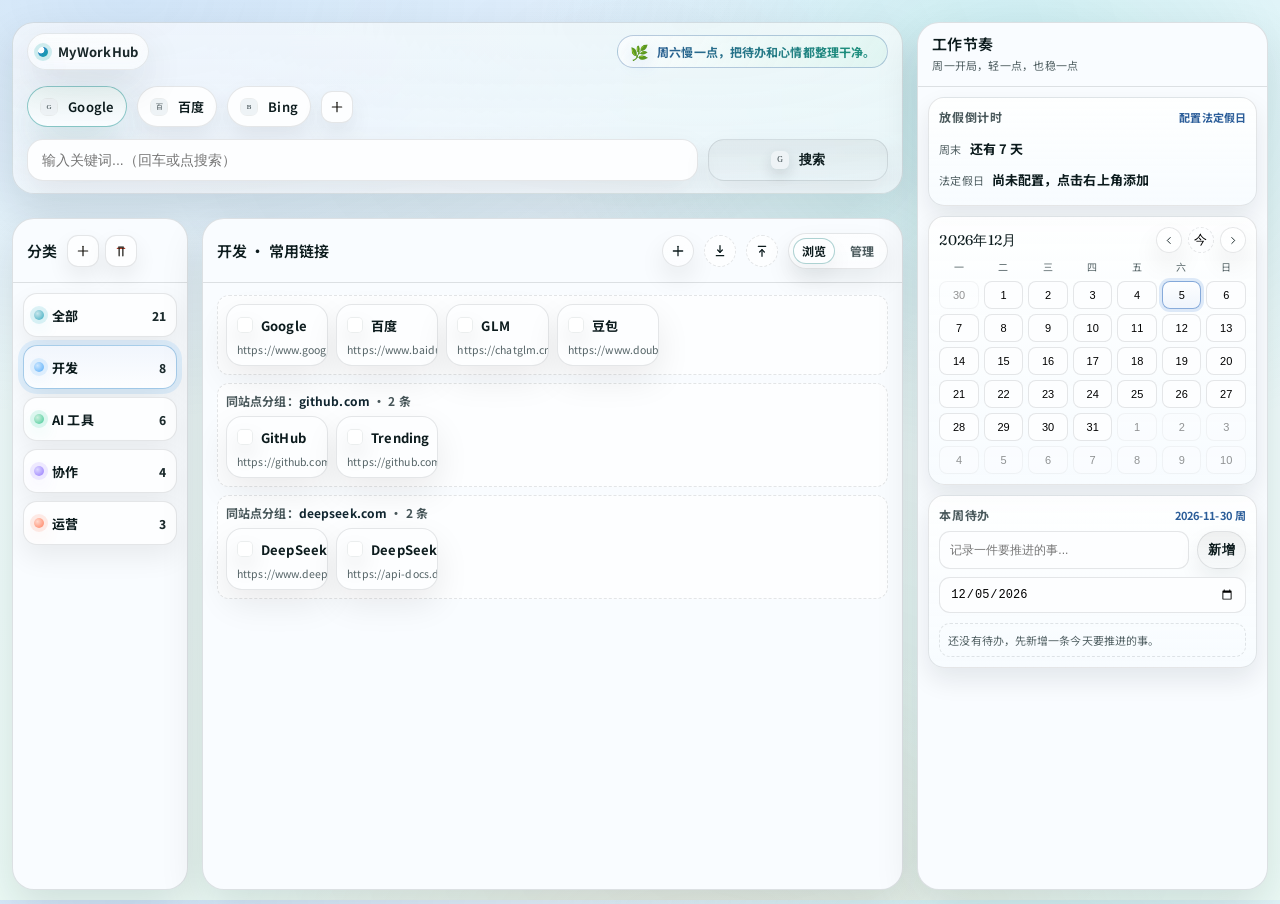
==== MyWorkHub.html @ 5dd9d9e7 "feat: improve data actions and drag sorting UX" ====
<!doctype html>
<html lang="zh-CN">
  <head>
    <meta charset="utf-8" />
    <meta name="viewport" content="width=device-width, initial-scale=1" />
    <meta name="color-scheme" content="light" />
    <title>WorkHub · 快速搜索与常用链接</title>

    <style>
      /*
        WorkHub UI (HTML + CSS only)
        - Side-by-side layout: top search, left categories, right links
        - Tabs with icons; one search box + one button
        - CSS-only modals via :target
      */

      @import url("https://fonts.googleapis.com/css2?family=Fraunces:opsz,wght@9..144,350;9..144,650;9..144,800&family=Noto+Sans+SC:wght@400;500;600&display=swap");

      :root {
        --bg0: #f2fbff;
        --bg1: #ecfbf6;
        --bg2: #f7fbff;
        --cream: #f7fbff;
        --ink: #0c1b1d;
        --ink-2: #1a2b2e;
        --muted: #5b6a6d;
        --rule: rgba(12, 27, 29, 0.12);
        --shadow: rgba(12, 27, 29, 0.16);

        --accent: #0ea5a5; /* sea-salt teal */
        --accent-2: #ff996b; /* sunrise orange */
        --accent-3: #3a7bd5; /* soda blue */

        /* category palette (tokens) */
        --cat-mint: #20c997;
        --cat-sky: #4dabf7;
        --cat-aqua: #15aabf;
        --cat-coral: #ff7a59;
        --cat-lemon: #f59f00;
        --cat-lilac: #9775fa;
        --cat-slate: #64748b;

        --radius-1: 10px;
        --radius-2: 16px;
        --radius-3: 22px;

        --focus: color-mix(in oklab, var(--accent) 70%, white);
        --ring: 0 0 0 4px color-mix(in oklab, var(--accent) 22%, transparent);

        --s-1: 6px;
        --s0: 10px;
        --s1: 14px;
        --s2: 18px;
        --s3: 24px;
        --s4: 30px;
        --s5: 42px;

        --max: 1720px;
      }

      *,
      *::before,
      *::after {
        box-sizing: border-box;
      }

      html,
      body {
        height: 100%;
      }

      body {
        margin: 0;
        color: var(--ink);
        background: radial-gradient(1200px 700px at 10% 0%, rgba(58, 123, 213, 0.18), transparent 60%),
          radial-gradient(900px 680px at 80% 10%, rgba(14, 165, 165, 0.18), transparent 55%),
          radial-gradient(800px 620px at 55% 110%, rgba(255, 153, 107, 0.14), transparent 60%),
          linear-gradient(180deg, var(--bg0), var(--bg1));
        font-family: "Noto Sans SC", ui-sans-serif, system-ui, -apple-system, "Segoe UI", sans-serif;
        letter-spacing: 0.1px;
        overflow-x: hidden;
      }

      /* sea-salt soda bubbles */
      body::before {
        content: "";
        position: fixed;
        inset: 0;
        pointer-events: none;
        opacity: 0.75;
        background-image:
          radial-gradient(40px 40px at 12% 18%, rgba(255, 255, 255, 0.75), transparent 62%),
          radial-gradient(56px 56px at 18% 62%, rgba(255, 255, 255, 0.55), transparent 64%),
          radial-gradient(38px 38px at 78% 22%, rgba(255, 255, 255, 0.6), transparent 60%),
          radial-gradient(72px 72px at 86% 64%, rgba(255, 255, 255, 0.45), transparent 66%),
          radial-gradient(22px 22px at 52% 38%, rgba(255, 255, 255, 0.55), transparent 62%),
          radial-gradient(14px 14px at 40% 74%, rgba(255, 255, 255, 0.55), transparent 60%),
          radial-gradient(18px 18px at 62% 86%, rgba(255, 255, 255, 0.55), transparent 62%),
          radial-gradient(900px 650px at 50% 10%, rgba(58, 123, 213, 0.06), transparent 60%),
          radial-gradient(900px 650px at 60% 90%, rgba(14, 165, 165, 0.06), transparent 60%);
        filter: saturate(1.05);
      }

      a {
        color: inherit;
        text-decoration: none;
      }

      .wrap {
        position: relative;
        max-width: var(--max);
        margin: 0 auto;
        padding: 10px 12px 14px;
        width: 100%;
      }

      .shell {
        display: grid;
        grid-template-columns: 176px minmax(0, 2fr) minmax(320px, 1fr);
        grid-template-rows: auto 1fr;
        column-gap: 14px;
        row-gap: var(--s3);
        padding-top: 12px;
        height: calc(100vh - 20px);
        min-height: calc(100vh - 20px);
      }

      .below {
        display: contents;
      }

      .shell > .panel.hero {
        grid-column: 1 / 3;
        grid-row: 1;
      }

      .catpanel {
        grid-column: 1;
        grid-row: 2;
      }

      .linkpanel {
        grid-column: 2;
        grid-row: 2;
      }

      .planpanel {
        grid-column: 3;
        grid-row: 1 / 3;
      }

      .catpanel,
      .linkpanel,
      .planpanel {
        min-height: 0;
      }

      .catpanel,
      .linkpanel,
      .planpanel {
        display: flex;
        flex-direction: column;
      }

      .catpanel .cats {
        flex: 1;
        overflow: auto;
        padding-bottom: 12px;
      }

      .linkpanel .links {
        flex: 1;
        overflow: auto;
      }

      .planpanel .planbody {
        flex: 1;
        overflow: auto;
        padding: 10px;
        display: grid;
        gap: 10px;
        align-content: start;
      }

      .panel {
        border: 1px solid var(--rule);
        background: color-mix(in oklab, var(--cream) 78%, white);
        border-radius: var(--radius-3);
        box-shadow: 0 18px 44px rgba(12, 27, 29, 0.12);
        overflow: hidden;
      }

      .panel.hero {
        background: linear-gradient(
            180deg,
            rgba(255, 255, 255, 0.75),
            rgba(247, 251, 255, 0.72)
          ),
          radial-gradient(900px 300px at 12% 0%, rgba(58, 123, 213, 0.18), transparent 65%),
          radial-gradient(820px 320px at 78% 0%, rgba(14, 165, 165, 0.20), transparent 62%);
        backdrop-filter: blur(10px);
      }

      .panel.hero .hd {
        border-bottom: 0;
        padding: 10px 14px 6px;
        gap: 0;
      }

      .panel .hd {
        padding: 12px 14px;
        border-bottom: 1px solid var(--rule);
        display: grid;
        gap: 8px;
      }

      .catpanel .hd,
      .linkpanel .hd,
      .planpanel .hd {
        min-height: 64px;
        align-content: center;
      }

      .planpanel .hd .row {
        align-items: flex-end;
      }

      .planpanel .title {
        line-height: 1.1;
      }

      .planpanel .sub {
        margin-top: 4px;
        font-size: 11px;
        color: color-mix(in oklab, var(--muted) 88%, var(--ink));
        letter-spacing: 0.02em;
      }

      .plancard {
        border: 1px solid color-mix(in oklab, var(--rule) 86%, transparent);
        border-radius: 16px;
        background:
          linear-gradient(180deg, rgba(255, 255, 255, 0.86), rgba(247, 251, 255, 0.8));
        box-shadow: 0 12px 26px rgba(12, 27, 29, 0.09);
        padding: 10px;
      }

      .plan-h {
        display: flex;
        align-items: center;
        justify-content: space-between;
        gap: 8px;
        margin-bottom: 8px;
      }

      .plan-h strong {
        font-size: 12px;
        letter-spacing: 0.06em;
        text-transform: uppercase;
        color: color-mix(in oklab, var(--muted) 80%, var(--ink));
      }

      .plan-link {
        font-size: 11px;
        font-weight: 700;
        color: color-mix(in oklab, var(--accent-3) 70%, var(--ink));
      }

      .countdown-row {
        display: grid;
        grid-template-columns: auto 1fr;
        align-items: baseline;
        gap: 8px;
        padding: 6px 0;
      }

      .countdown-k {
        font-size: 11px;
        color: color-mix(in oklab, var(--muted) 88%, var(--ink));
      }

      .countdown-v {
        font-size: 13px;
        font-weight: 700;
        color: var(--ink);
      }

      .calbar {
        display: flex;
        align-items: center;
        justify-content: space-between;
        gap: 8px;
        margin-bottom: 6px;
      }

      .calmonth {
        font-family: "Fraunces", Georgia, serif;
        font-size: 14px;
        letter-spacing: 0.02em;
      }

      .calops {
        display: inline-flex;
        gap: 6px;
      }

      .calgrid {
        display: grid;
        grid-template-columns: repeat(7, minmax(0, 1fr));
        gap: 5px;
      }

      .caldow {
        font-size: 10px;
        text-transform: uppercase;
        letter-spacing: 0.08em;
        color: color-mix(in oklab, var(--muted) 90%, var(--ink));
        text-align: center;
        padding-bottom: 2px;
      }

      .calday {
        border: 1px solid color-mix(in oklab, var(--rule) 85%, transparent);
        border-radius: 8px;
        min-height: 28px;
        background: color-mix(in oklab, white 72%, var(--cream));
        cursor: pointer;
        display: grid;
        place-items: center;
        font-size: 11px;
        line-height: 1;
        position: relative;
        transition: transform 140ms ease, border-color 140ms ease;
      }

      .calday:hover {
        transform: translateY(-1px);
        border-color: color-mix(in oklab, var(--accent) 35%, var(--rule));
      }

      .calday.muted {
        opacity: 0.42;
      }

      .calday.today {
        border-color: color-mix(in oklab, var(--accent-2) 45%, var(--rule));
      }

      .calday.selected {
        border-color: color-mix(in oklab, var(--accent-3) 52%, var(--rule));
        box-shadow: 0 0 0 3px color-mix(in oklab, var(--accent-3) 16%, transparent);
        background: linear-gradient(
          180deg,
          color-mix(in oklab, white 72%, var(--cream)),
          color-mix(in oklab, var(--accent-3) 8%, white)
        );
      }

      .calday .dot {
        position: absolute;
        width: 5px;
        height: 5px;
        border-radius: 99px;
        left: 50%;
        bottom: 4px;
        transform: translateX(-50%);
        background: var(--accent);
        box-shadow: none;
      }

      .todoquick {
        display: grid;
        grid-template-columns: 1fr auto;
        gap: 8px;
        margin-bottom: 10px;
      }

      .todoquick input,
      .todoquick select {
        border: 1px solid color-mix(in oklab, var(--rule) 84%, transparent);
        background: color-mix(in oklab, white 76%, var(--cream));
        border-radius: 11px;
        padding: 9px 10px;
        font-size: 12px;
      }

      .todoquick input[type="date"] {
        grid-column: 1 / -1;
      }

      .todo-g {
        margin-top: 8px;
      }

      .todo-gh {
        font-size: 11px;
        color: color-mix(in oklab, var(--muted) 88%, var(--ink));
        letter-spacing: 0.08em;
        text-transform: uppercase;
        margin: 0 0 6px;
      }

      .todo-list {
        display: grid;
        gap: 6px;
      }

      .todo-item {
        border: 1px solid color-mix(in oklab, var(--rule) 84%, transparent);
        border-radius: 12px;
        background: color-mix(in oklab, white 78%, var(--cream));
        box-shadow: 0 8px 16px rgba(12, 27, 29, 0.07);
        padding: 7px 8px;
        display: grid;
        grid-template-columns: auto 1fr auto;
        align-items: center;
        gap: 8px;
      }

      .todo-item.done {
        opacity: 0.56;
      }

      .todo-item.done .todo-t {
        text-decoration: line-through;
      }

      .todo-cb {
        width: 16px;
        height: 16px;
      }

      .todo-t {
        font-size: 12px;
        line-height: 1.35;
      }

      .todo-empty {
        margin-top: 3px;
        border: 1px dashed color-mix(in oklab, var(--rule) 88%, transparent);
        border-radius: 11px;
        padding: 8px;
        font-size: 11px;
        color: color-mix(in oklab, var(--muted) 92%, var(--ink));
      }

      .panel .hd .row {
        display: flex;
        align-items: center;
        justify-content: space-between;
        gap: var(--s1);
      }

      .catpanel .hd .row {
        justify-content: flex-start;
        gap: 10px;
      }

      .kicker {
        font-size: 12px;
        letter-spacing: 0.2em;
        text-transform: uppercase;
        color: var(--muted);
      }

      .title {
        font-size: 15px;
        font-weight: 600;
      }

      .ops {
        display: inline-flex;
        align-items: center;
        gap: 10px;
        flex-wrap: nowrap;
        justify-content: flex-end;
      }

      /* header ops: keep same height as sidebar header */
      .ops .toolbtn {
        width: 32px;
        height: 32px;
      }

      .ops .toolbtn svg {
        width: 16px;
        height: 16px;
      }

      .ops .pill {
        padding: 6px 9px;
      }

      .toolbtn {
        display: inline-flex;
        align-items: center;
        justify-content: center;
        width: 36px;
        height: 36px;
        border-radius: 999px;
        border: 1px solid color-mix(in oklab, var(--rule) 85%, transparent);
        background: linear-gradient(180deg, rgba(255, 255, 255, 0.72), rgba(255, 255, 255, 0.42));
        box-shadow: 0 12px 26px rgba(12, 27, 29, 0.08);
        cursor: pointer;
      }

      .toolbtn.sm {
        width: 26px;
        height: 26px;
      }

      .toolbtn.sm svg {
        width: 15px;
        height: 15px;
      }

      .toolbtn svg {
        width: 18px;
        height: 18px;
      }

      .toolbtn:hover {
        border-color: color-mix(in oklab, var(--accent) 35%, var(--rule));
      }

      .toolbtn.ghost {
        border-style: dashed;
        box-shadow: none;
      }

      .toolbtn.danger:hover {
        border-color: color-mix(in oklab, var(--accent-2) 45%, var(--rule));
      }

      .motto {
        max-width: 460px;
        display: inline-flex;
        align-items: center;
        gap: 10px;
        padding: 8px 10px;
        border-radius: 999px;
        border: 1px solid color-mix(in oklab, var(--rule) 70%, transparent);
        background: linear-gradient(
            180deg,
            rgba(255, 255, 255, 0.66),
            rgba(255, 255, 255, 0.38)
          );
        backdrop-filter: blur(8px);
        box-shadow: 0 16px 40px rgba(12, 27, 29, 0.10);
        color: color-mix(in oklab, var(--ink) 82%, var(--muted));
      }

      .brand-name {
        font-size: 13px;
        font-weight: 700;
        letter-spacing: 0.02em;
      }

      .hero-note {
        margin-left: auto;
        max-width: 420px;
        text-align: right;
        color: color-mix(in oklab, var(--ink) 72%, var(--muted));
        display: inline-flex;
        align-items: center;
        justify-content: flex-end;
        gap: 8px;
        padding: 7px 12px;
        border-radius: 999px;
        background: linear-gradient(120deg, rgba(255, 255, 255, 0.72), rgba(213, 241, 235, 0.55));
        border: 1px solid color-mix(in oklab, var(--accent-3) 22%, var(--rule));
        animation: noteGlow 2.8s ease-in-out infinite, noteFloat 4.8s ease-in-out infinite;
      }

      .motto-emoji {
        font-size: 15px;
        line-height: 1;
        animation: emojiHop 1.8s ease-in-out infinite;
        filter: drop-shadow(0 4px 8px rgba(58, 123, 213, 0.24));
      }

      .hero-note .motto-t {
        font-size: 12px;
        font-weight: 700;
        letter-spacing: 0.01em;
        color: transparent;
        background: linear-gradient(90deg, #2a5f91, #1f8f7d, #3a7bd5);
        background-size: 180% 100%;
        background-clip: text;
        -webkit-background-clip: text;
        animation: textShimmer 4.5s linear infinite;
      }

      @keyframes emojiHop {
        0%, 100% { transform: translateY(0); }
        50% { transform: translateY(-1.5px) rotate(-6deg); }
      }

      @keyframes noteGlow {
        0%, 100% { box-shadow: 0 0 0 rgba(0, 0, 0, 0); }
        50% { box-shadow: 0 10px 20px rgba(12, 27, 29, 0.08); }
      }

      @keyframes noteFloat {
        0%, 100% { transform: translateY(0); }
        50% { transform: translateY(-1px); }
      }

      @keyframes textShimmer {
        0% { background-position: 0% 50%; }
        100% { background-position: 180% 50%; }
      }

      .spark {
        width: 10px;
        height: 10px;
        border-radius: 99px;
        background: radial-gradient(circle at 30% 30%, #fff 0 35%, transparent 36%),
          linear-gradient(135deg, var(--accent-3), var(--accent));
        box-shadow:
          0 0 0 4px color-mix(in oklab, var(--accent) 18%, transparent),
          0 14px 30px rgba(58, 123, 213, 0.18);
      }

      .motto-t {
        font-size: 12px;
        letter-spacing: 0.01em;
        white-space: nowrap;
        overflow: hidden;
        text-overflow: ellipsis;
      }

      /* Search */
      .search {
        padding: 10px 14px 12px;
        display: grid;
        gap: 12px;
      }

      .shell > .panel .search {
        padding-bottom: 12px;
      }

      .tabs {
        display: flex;
        flex-wrap: wrap;
        gap: 8px;
        align-items: center;
      }

      .shell > .panel .tabs {
        gap: 10px;
      }

      .tab {
        display: inline-flex;
        align-items: center;
        gap: 10px;
        padding: 10px 12px;
        border: 1px solid color-mix(in oklab, var(--rule) 85%, transparent);
        border-radius: 999px;
        background: color-mix(in oklab, white 70%, var(--cream));
        box-shadow: 0 10px 22px rgba(20, 18, 13, 0.07);
        cursor: pointer;
        user-select: none;
        transition: transform 160ms ease, background 160ms ease, border-color 160ms ease;
      }

      .tab:hover {
        transform: translateY(-1px);
        border-color: color-mix(in oklab, var(--accent-3) 22%, var(--rule));
      }

      .tab .ico {
        width: 18px;
        height: 18px;
        display: inline-grid;
        place-items: center;
        border-radius: 7px;
        background: rgba(255, 255, 255, 0.55);
        border: 1px solid color-mix(in oklab, var(--rule) 60%, transparent);
      }

      .fav {
        width: 16px;
        height: 16px;
        display: block;
        border-radius: 4px;
      }

      .tab .nm {
        font-size: 13px;
        font-weight: 600;
        letter-spacing: 0.02em;
      }

      .tab[aria-current="true"] {
        background: linear-gradient(
          180deg,
          color-mix(in oklab, var(--accent) 10%, white),
          color-mix(in oklab, var(--cream) 75%, white)
        );
        border-color: color-mix(in oklab, var(--accent) 40%, var(--rule));
        box-shadow: 0 18px 40px rgba(27, 95, 90, 0.16);
      }

      .engine-manage-empty {
        font-size: 12px;
        color: var(--muted);
      }

      .engine-option {
        display: grid;
        grid-template-columns: 20px 18px 1fr;
        align-items: center;
        gap: 10px;
        width: 100%;
      }

      .engine-option-name {
        font-size: 13px;
        font-weight: 600;
        letter-spacing: 0.01em;
      }

      .engine-preset-grid {
        display: grid;
        grid-template-columns: repeat(4, minmax(0, 1fr));
        gap: 10px;
      }

      .engine-preset-item {
        display: inline-flex;
        align-items: center;
        gap: 8px;
        border: 1px solid color-mix(in oklab, var(--rule) 84%, transparent);
        border-radius: 12px;
        background: color-mix(in oklab, white 74%, var(--cream));
        padding: 8px 10px;
        min-width: 0;
        width: 100%;
        cursor: move;
      }

      .engine-preset-item.dragging {
        opacity: 0.55;
      }

      .engine-preset-item .todo-cb {
        margin: 0;
      }

      .engine-preset-item .engine-option {
        width: 100%;
        grid-template-columns: 16px 16px auto;
        gap: 8px;
      }

      .engine-preset-item .engine-option-name {
        font-size: 12px;
        letter-spacing: 0.06em;
        text-transform: uppercase;
        min-width: 0;
        overflow: hidden;
        text-overflow: ellipsis;
        white-space: nowrap;
      }

      .searchbar {
        display: grid;
        grid-template-columns: 1fr auto;
        gap: 10px;
        align-items: stretch;
      }

      .shell > .panel .searchbar {
        grid-template-columns: 1fr 180px;
      }

      .searchbar input {
        width: 100%;
        padding: 12px 14px;
        border-radius: var(--radius-2);
        border: 1px solid color-mix(in oklab, var(--rule) 85%, transparent);
        background: color-mix(in oklab, white 74%, var(--cream));
        color: var(--ink);
        outline: none;
        box-shadow: 0 12px 30px rgba(20, 18, 13, 0.08);
        font-size: 14px;
      }

      .searchbar input:focus-visible {
        border-color: color-mix(in oklab, var(--accent) 55%, var(--rule));
        box-shadow: 0 12px 34px rgba(20, 18, 13, 0.09), var(--ring);
      }

      .btn {
        border: 1px solid color-mix(in oklab, var(--rule) 85%, transparent);
        background: linear-gradient(180deg, rgba(20, 18, 13, 0.06), rgba(20, 18, 13, 0.02));
        color: var(--ink);
        padding: 10px 12px;
        border-radius: var(--radius-2);
        font-size: 13px;
        font-weight: 600;
        letter-spacing: 0.02em;
        cursor: pointer;
        box-shadow: 0 12px 28px rgba(20, 18, 13, 0.08);
        transition: transform 160ms ease, box-shadow 160ms ease, border-color 160ms ease;
        display: inline-flex;
        align-items: center;
        gap: 10px;
        justify-content: center;
        min-width: 140px;
        white-space: nowrap;
      }

      .btn.tight {
        min-width: unset;
        padding: 9px 10px;
        border-radius: 999px;
        box-shadow: 0 10px 22px rgba(12, 27, 29, 0.07);
      }

      .btn.tight .btn-ico {
        width: 16px;
        height: 16px;
      }

      .btn:hover {
        transform: translateY(-1px);
        border-color: color-mix(in oklab, var(--accent-3) 26%, var(--rule));
        box-shadow: 0 18px 40px rgba(20, 18, 13, 0.12);
      }

      .btn:active {
        transform: translateY(0px);
      }

      .btn:focus-visible {
        outline: none;
        box-shadow: 0 18px 44px rgba(20, 18, 13, 0.14), var(--ring);
      }

      .btn .btn-ico {
        width: 18px;
        height: 18px;
        display: inline-block;
        object-fit: cover;
        border-radius: 6px;
        box-shadow: 0 6px 14px rgba(12, 27, 29, 0.14);
      }

      /* Sidebar */
      .cats {
        padding: 10px 10px 12px;
        display: grid;
        grid-template-columns: 1fr;
        gap: 8px;
        align-content: start;
      }

      .cat {
        --cat: var(--cat-slate);
        display: flex;
        align-items: center;
        gap: 10px;
        align-items: center;
        padding: 8px 10px 8px 28px;
        min-height: 44px;
        border-radius: 14px;
        border: 1px solid color-mix(in oklab, var(--rule) 85%, transparent);
        background: color-mix(in oklab, white 72%, var(--cream));
        box-shadow: 0 12px 28px rgba(20, 18, 13, 0.07);
        transition: transform 160ms ease, border-color 160ms ease;
        position: relative;
        overflow: hidden;
      }

      .cat::before {
        content: "";
        position: absolute;
        left: 10px;
        top: 50%;
        width: 10px;
        height: 10px;
        border-radius: 50%;
        transform: translateY(-50%);
        background: radial-gradient(circle at 35% 35%, color-mix(in oklab, white 70%, var(--cat)), var(--cat));
        box-shadow:
          0 0 0 4px color-mix(in oklab, var(--cat) 14%, transparent),
          0 8px 18px color-mix(in oklab, var(--cat) 20%, transparent);
      }

      .cat[data-color="mint"] { --cat: var(--cat-mint); }
      .cat[data-color="sky"] { --cat: var(--cat-sky); }
      .cat[data-color="aqua"] { --cat: var(--cat-aqua); }
      .cat[data-color="coral"] { --cat: var(--cat-coral); }
      .cat[data-color="lemon"] { --cat: var(--cat-lemon); }
      .cat[data-color="lilac"] { --cat: var(--cat-lilac); }
      .cat[data-color="slate"] { --cat: var(--cat-slate); }

      .cat:hover {
        transform: translateY(-1px);
        border-color: color-mix(in oklab, var(--cat) 30%, var(--rule));
      }

      .cat[aria-current="true"] {
        background: linear-gradient(
          180deg,
          color-mix(in oklab, var(--accent-3) 7%, white),
          color-mix(in oklab, white 68%, var(--cream))
        );
        border-color: color-mix(in oklab, var(--cat) 38%, var(--rule));
        box-shadow:
          0 12px 28px rgba(12, 27, 29, 0.08),
          0 0 0 5px color-mix(in oklab, var(--cat) 14%, transparent);
      }

      .cat .name {
        display: flex;
        align-items: center;
        gap: 8px;
        min-width: 0;
        width: 100%;
      }

      .cat .name strong {
        font-size: 13px;
        letter-spacing: 0.01em;
        white-space: nowrap;
      }

      .cat .count {
        font-size: 12px;
        font-weight: 800;
        margin-left: auto;
        min-width: 2ch;
        text-align: right;
        font-variant-numeric: tabular-nums;
        color: color-mix(in oklab, var(--ink) 78%, var(--muted));
      }

      .pill {
        font-size: 12px;
        font-weight: 700;
        padding: 7px 10px;
        border-radius: 999px;
        border: 1px solid color-mix(in oklab, var(--rule) 85%, transparent);
        background: color-mix(in oklab, var(--cream) 70%, white);
        color: color-mix(in oklab, var(--ink) 82%, var(--muted));
      }

      .sidebar-actions {
        display: flex;
        gap: 8px;
      }

      .catpanel .sidebar-actions {
        gap: 6px;
      }

      .iconbtn {
        display: inline-flex;
        align-items: center;
        justify-content: center;
        width: 34px;
        height: 34px;
        border-radius: 12px;
        border: 1px solid color-mix(in oklab, var(--rule) 85%, transparent);
        background: color-mix(in oklab, white 70%, var(--cream));
        cursor: pointer;
        box-shadow: 0 10px 22px rgba(20, 18, 13, 0.07);
        transition: transform 160ms ease, border-color 160ms ease;
      }

      .iconbtn.sm {
        width: 32px;
        height: 32px;
        border-radius: 11px;
      }

      .iconbtn:hover {
        transform: translateY(-1px);
        border-color: color-mix(in oklab, var(--accent-2) 24%, var(--rule));
      }

      .iconbtn:focus-visible {
        outline: none;
        box-shadow: 0 10px 24px rgba(20, 18, 13, 0.09), var(--ring);
      }

      .iconbtn svg {
        width: 16px;
        height: 16px;
      }

      /* Main */
      /* legacy toolbar styles removed (replaced by .managebar) */

      .ghost {
        background: color-mix(in oklab, white 76%, var(--cream));
        border-style: dashed;
        box-shadow: none;
        min-width: unset;
      }

      .danger {
        border-color: color-mix(in oklab, var(--accent-2) 35%, var(--rule));
      }

      .links {
        padding: 6px 14px 14px;
        position: relative;
        overflow: auto;
      }

      .managebar {
        display: flex;
        align-items: center;
        justify-content: space-between;
        gap: 10px;
        flex-wrap: wrap;
      }

      .managebar .left,
      .managebar .right {
        display: flex;
        align-items: center;
        gap: 10px;
        flex-wrap: wrap;
      }

      .modeToggle {
        display: inline-flex;
        align-items: center;
        gap: 6px;
        padding: 4px;
        border-radius: 999px;
        border: 1px solid color-mix(in oklab, var(--rule) 85%, transparent);
        background: linear-gradient(180deg, rgba(255, 255, 255, 0.72), rgba(255, 255, 255, 0.44));
        box-shadow: 0 12px 26px rgba(12, 27, 29, 0.08);
      }

      .modeToggle input {
        position: absolute;
        width: 1px;
        height: 1px;
        margin: -1px;
        overflow: hidden;
        clip: rect(0, 0, 0, 0);
        white-space: nowrap;
      }

      .modeToggle label {
        cursor: pointer;
        padding: 6px 8px;
        border-radius: 999px;
        font-size: 12px;
        font-weight: 700;
        line-height: 1;
        color: color-mix(in oklab, var(--muted) 85%, var(--ink));
        border: 1px solid transparent;
        transition: background 160ms ease, border-color 160ms ease;
        user-select: none;
      }

      #mode-browse:checked ~ label[for="mode-browse"],
      #mode-manage:checked ~ label[for="mode-manage"] {
        background: color-mix(in oklab, white 70%, var(--cream));
        color: var(--ink);
        border-color: color-mix(in oklab, var(--accent) 26%, var(--rule));
        box-shadow: 0 10px 22px rgba(12, 27, 29, 0.06);
      }

      .managebar .filter {
        width: 200px;
        padding: 10px 12px;
        border-radius: 999px;
        border: 1px solid color-mix(in oklab, var(--rule) 85%, transparent);
        background: color-mix(in oklab, white 78%, var(--cream));
        outline: none;
        font-size: 13px;
      }

      .managebar .filter:focus-visible {
        border-color: color-mix(in oklab, var(--accent) 55%, var(--rule));
        box-shadow: var(--ring);
      }

      .grid {
        display: grid;
        grid-template-columns: repeat(6, minmax(0, 1fr));
        gap: 8px;
        margin-top: 6px;
        align-content: start;
      }

      /* per-link details are shown via native title tooltip */

      /* PC-only: allow grid to wrap naturally */

      .card {
        border: 1px solid color-mix(in oklab, var(--rule) 85%, transparent);
        background: color-mix(in oklab, white 76%, var(--cream));
        border-radius: var(--radius-2);
        padding: 9px 10px 8px;
        box-shadow: 0 14px 34px rgba(20, 18, 13, 0.08);
        transition: transform 160ms ease, border-color 160ms ease;
        position: relative;
        overflow: hidden;
        min-height: 62px;
      }

      .card::before {
        content: "";
        position: absolute;
        inset: 0;
        opacity: 0;
        background: radial-gradient(500px 260px at 20% 0%, rgba(27, 95, 90, 0.10), transparent 50%);
        transition: opacity 180ms ease;
        pointer-events: none;
      }

      .card:hover {
        transform: translateY(-1px);
        border-color: color-mix(in oklab, var(--accent) 26%, var(--rule));
      }

      .card:hover::before {
        opacity: 1;
      }

      .card .t {
        display: flex;
        align-items: flex-start;
        justify-content: space-between;
        gap: 12px;
        position: relative;
      }

      .card h3 {
        margin: 0;
        font-size: 13px;
        font-weight: 700;
        letter-spacing: 0.01em;
      }

      .grid.all-mode {
        display: block;
      }

      .grid.site-grouped {
        display: block;
      }

      .all-group {
        margin-top: 10px;
        scroll-margin-top: 8px;
      }

      .all-group:first-child {
        margin-top: 0;
      }

      .all-group-title {
        display: inline-flex;
        align-items: center;
        gap: 8px;
        font-size: 14px;
        font-weight: 700;
        letter-spacing: 0.01em;
        color: var(--ink);
        margin: 0;
      }

      .all-group-title::before {
        content: "";
        width: 9px;
        height: 9px;
        border-radius: 50%;
        background: var(--group-cat, var(--cat-slate));
        box-shadow: 0 0 0 4px color-mix(in oklab, var(--group-cat, var(--cat-slate)) 16%, transparent);
      }

      .all-group-links {
        display: grid;
        grid-template-columns: repeat(6, minmax(0, 1fr));
        gap: 8px;
        margin-top: 8px;
        align-content: start;
      }

      .site-group {
        margin-top: 8px;
        padding: 8px;
        border: 1px dashed color-mix(in oklab, var(--rule) 86%, transparent);
        border-radius: 12px;
        background: color-mix(in oklab, white 80%, var(--cream));
      }

      .site-group:first-child {
        margin-top: 0;
      }

      .site-group-title {
        margin: 0 0 7px;
        font-size: 12px;
        font-weight: 700;
        letter-spacing: 0.01em;
        color: color-mix(in oklab, var(--muted) 78%, var(--ink));
      }

      .site-group-title strong {
        color: color-mix(in oklab, var(--ink) 88%, var(--accent-3));
      }

      .site-group-links {
        display: grid;
        grid-template-columns: repeat(6, minmax(0, 1fr));
        gap: 8px;
      }

      .brandline {
        display: inline-flex;
        align-items: center;
        gap: 8px;
      }

      .site-ico {
        width: 16px;
        height: 16px;
        border-radius: 5px;
        background: rgba(255, 255, 255, 0.55);
        border: 1px solid color-mix(in oklab, var(--rule) 60%, transparent);
        box-shadow: 0 10px 22px rgba(12, 27, 29, 0.10);
        object-fit: cover;
      }

      .card .u {
        margin-top: 4px;
        font-size: 10.5px;
        color: color-mix(in oklab, var(--muted) 92%, var(--ink));
        overflow: hidden;
        white-space: nowrap;
        text-overflow: ellipsis;
      }

      .card .acts {
        display: flex;
        gap: 8px;
        align-items: center;
        position: relative;
        z-index: 3;
      }

      .linkcard {
        cursor: pointer;
      }

      .linkcard .acts {
        display: none;
      }


      .linkcard .stretched {
        color: inherit;
        text-decoration: none;
        position: relative;
        z-index: 1;
      }

      .linkcard .stretched::before {
        content: "";
        position: absolute;
        inset: -12px -14px;
        z-index: -1;
      }

      /* Management mode reveals actions; browse mode stays clean */
      .linkpanel:has(#mode-manage:checked) .linkcard .acts {
        display: flex;
        position: absolute;
        top: 6px;
        right: 6px;
        flex-direction: row;
        gap: 4px;
      }

      /* anchor actions to the card corner (not the flex row) */
      .linkpanel:has(#mode-manage:checked) .linkcard .t {
        position: static;
        padding-right: 52px;
      }

      .linkcard[draggable="true"] {
        cursor: grab;
      }

      .linkpanel:has(#mode-manage:checked) .linkcard.dragging {
        opacity: 0.62;
        border-style: dashed;
      }

      .cats .cat[draggable="true"] {
        cursor: grab;
      }

      .cats .cat.dragging {
        opacity: 0.6;
        border-style: dashed;
      }

      /* smaller corner icons in manage mode */
      .linkpanel:has(#mode-manage:checked) .linkcard .acts .toolbtn.sm {
        width: 22px;
        height: 22px;
      }

      .linkpanel:has(#mode-manage:checked) .linkcard .acts .toolbtn.sm svg {
        width: 13px;
        height: 13px;
      }


      .mini {
        padding: 8px 10px;
        min-width: unset;
        border-radius: 999px;
        font-size: 12px;
        box-shadow: 0 10px 22px rgba(20, 18, 13, 0.07);
      }

      .open {
        border-color: color-mix(in oklab, var(--accent) 35%, var(--rule));
      }

      .card .meta {
        margin-top: 10px;
        display: flex;
        gap: 10px;
        align-items: center;
        flex-wrap: wrap;
        font-size: 12px;
        color: color-mix(in oklab, var(--muted) 85%, var(--ink));
      }

      .chip {
        display: inline-flex;
        align-items: center;
        gap: 8px;
        padding: 6px 10px;
        border-radius: 999px;
        border: 1px solid color-mix(in oklab, var(--rule) 85%, transparent);
        background: color-mix(in oklab, var(--cream) 78%, white);
      }

      .dot {
        width: 8px;
        height: 8px;
        border-radius: 99px;
        background: var(--accent-2);
        box-shadow: 0 0 0 3px color-mix(in oklab, var(--accent-2) 20%, transparent);
      }

      /* Modals via :target */
      .modal {
        position: fixed;
        inset: 0;
        display: none;
        align-items: center;
        justify-content: center;
        padding: 26px;
        z-index: 50;
      }

      .modal:target {
        display: flex;
      }

      .overlay {
        position: absolute;
        inset: 0;
        background: rgba(10, 10, 10, 0.36);
        backdrop-filter: blur(6px);
      }

      .sheet {
        position: relative;
        width: min(620px, 100%);
        border-radius: var(--radius-3);
        border: 1px solid color-mix(in oklab, var(--rule) 80%, transparent);
        background: linear-gradient(180deg, color-mix(in oklab, white 82%, var(--cream)), color-mix(in oklab, white 72%, var(--cream)));
        box-shadow: 0 30px 90px rgba(0, 0, 0, 0.35);
        overflow: hidden;
      }

      .sheet .hd {
        padding: 16px 18px;
        display: flex;
        align-items: center;
        justify-content: space-between;
        gap: 10px;
        border-bottom: 1px solid var(--rule);
      }

      .sheet .hd strong {
        font-size: 14px;
        letter-spacing: 0.01em;
      }

      .sheet .bd {
        padding: 16px 18px 18px;
        display: grid;
        gap: 12px;
      }

      .field {
        display: grid;
        gap: 6px;
      }

      .field label {
        font-size: 12px;
        color: var(--muted);
        letter-spacing: 0.06em;
        text-transform: uppercase;
      }

      .field input,
      .field select,
      .field textarea {
        border: 1px solid color-mix(in oklab, var(--rule) 85%, transparent);
        border-radius: var(--radius-2);
        background: color-mix(in oklab, white 78%, var(--cream));
        padding: 11px 12px;
        font-size: 14px;
        outline: none;
      }

      .field input:focus-visible,
      .field select:focus-visible,
      .field textarea:focus-visible {
        border-color: color-mix(in oklab, var(--accent) 55%, var(--rule));
        box-shadow: var(--ring);
      }

      .color-palette {
        display: flex;
        align-items: center;
        gap: 10px;
        flex-wrap: wrap;
        min-height: 42px;
        padding: 5px 2px;
      }

      .color-swatch {
        width: 22px;
        height: 22px;
        border-radius: 50%;
        border: 1px solid color-mix(in oklab, var(--rule) 78%, transparent);
        box-shadow: 0 8px 18px rgba(12, 27, 29, 0.12);
        cursor: pointer;
      }

      .color-swatch[data-color="mint"] { background: var(--cat-mint); color: var(--cat-mint); }
      .color-swatch[data-color="sky"] { background: var(--cat-sky); color: var(--cat-sky); }
      .color-swatch[data-color="aqua"] { background: var(--cat-aqua); color: var(--cat-aqua); }
      .color-swatch[data-color="coral"] { background: var(--cat-coral); color: var(--cat-coral); }
      .color-swatch[data-color="lemon"] { background: var(--cat-lemon); color: var(--cat-lemon); }
      .color-swatch[data-color="lilac"] { background: var(--cat-lilac); color: var(--cat-lilac); }
      .color-swatch[data-color="slate"] { background: var(--cat-slate); color: var(--cat-slate); }

      .color-swatch[aria-checked="true"] {
        transform: scale(1.08);
        box-shadow:
          0 0 0 4px color-mix(in oklab, currentColor 24%, transparent),
          0 10px 22px rgba(12, 27, 29, 0.16);
      }

      .color-swatch:focus-visible {
        outline: none;
        box-shadow: 0 0 0 4px color-mix(in oklab, var(--accent) 30%, transparent);
      }

      .sheet .ft {
        padding: 14px 18px 18px;
        border-top: 1px solid var(--rule);
        display: flex;
        justify-content: flex-end;
        gap: 10px;
        flex-wrap: wrap;
      }

      /* Toast (static placeholder) */
      .toast {
        position: fixed;
        bottom: 18px;
        right: 18px;
        z-index: 40;
        width: 200px;
        pointer-events: none;
        opacity: 0.92;
        display: none;
      }

      .toast .msg {
        border: 1px solid color-mix(in oklab, var(--rule) 85%, transparent);
        background: color-mix(in oklab, white 78%, var(--cream));
        border-radius: var(--radius-2);
        padding: 12px 12px;
        box-shadow: 0 20px 60px rgba(20, 18, 13, 0.18);
        display: flex;
        gap: 10px;
        align-items: center;
      }

      .toast .badge {
        width: 10px;
        height: 10px;
        border-radius: 99px;
        margin-top: 4px;
        background: var(--accent);
        box-shadow: 0 0 0 4px color-mix(in oklab, var(--accent) 22%, transparent);
      }

      .toast .msg strong {
        display: block;
        font-size: 13px;
        margin-bottom: 2px;
      }

      .toast .msg span {
        display: none !important;
        font-size: 12px;
        color: var(--muted);
      }

      /* page load */
      .reveal {
        animation: rise 560ms cubic-bezier(0.2, 0.9, 0.2, 1) both;
      }

      .d1 { animation-delay: 80ms; }
      .d2 { animation-delay: 160ms; }
      .d3 { animation-delay: 240ms; }

      @keyframes rise {
        from {
          opacity: 0;
          transform: translateY(8px);
        }
        to {
          opacity: 1;
          transform: translateY(0);
        }
      }

      @media (prefers-reduced-motion: reduce) {
        .reveal {
          animation: none;
        }
        .tab,
        .btn,
        .card,
        .cat,
        .iconbtn {
          transition: none;
        }
      }

      /* PC-only layout (mobile is out of scope) */

      /* Utility */
      .sr {
        position: absolute;
        width: 1px;
        height: 1px;
        padding: 0;
        margin: -1px;
        overflow: hidden;
        clip: rect(0, 0, 0, 0);
        white-space: nowrap;
        border: 0;
      }
    </style>
  </head>

  <body>
    <div class="wrap">
      <main class="shell">
        <!-- Top: Search -->
        <section class="panel hero reveal d2" aria-label="快速搜索">
          <div class="hd">
            <div class="row">
              <div class="motto" role="note" title="MyWorkHub">
                <span class="spark" aria-hidden="true"></span>
                <span class="brand-name">MyWorkHub</span>
              </div>
              <div class="hero-note" role="note" title="每日一句（示意）">
                <span id="motto-emoji" class="motto-emoji" aria-hidden="true">✨</span>
                <span id="motto-text" class="motto-t">把今天最重要的一件事先推进一点点。</span>
              </div>
            </div>
          </div>

          <form class="search" action="#" method="get">
            <div class="tabs" id="engine-tabs" role="tablist" aria-label="搜索引擎">
              <a id="open-engine-modal" class="iconbtn sm" href="#modal-engine" title="管理引擎">
                <span class="sr">管理引擎</span>
                <svg viewBox="0 0 24 24" fill="none" aria-hidden="true">
                  <path d="M12 5v14" stroke="#14120d" stroke-width="1.8" stroke-linecap="round" />
                  <path d="M5 12h14" stroke="#14120d" stroke-width="1.8" stroke-linecap="round" />
                </svg>
              </a>
            </div>

            <div class="searchbar" id="search">
              <label class="sr" for="q">关键词</label>
              <input id="q" name="q" type="search" placeholder="输入关键词…（回车或点搜索）" autocomplete="off" />
              <button class="btn" type="submit">
                <img id="search-btn-ico" class="btn-ico" src="[data-uri]" alt="" decoding="async" referrerpolicy="no-referrer" />
                搜索
              </button>
            </div>
          </form>
        </section>

        <!-- Below: Categories + Links -->
        <div class="below">
          <aside class="panel reveal d3 catpanel" aria-label="分类">
            <div class="hd">
              <div class="row">
                <div class="title">分类</div>
                <div class="sidebar-actions">
                  <a id="open-category-manage" class="iconbtn sm" href="#modal-category" title="新增/重命名分类">
                    <span class="sr">管理分类</span>
                    <svg viewBox="0 0 24 24" fill="none" aria-hidden="true">
                      <path d="M12 5v14" stroke="#14120d" stroke-width="1.8" stroke-linecap="round" />
                      <path d="M5 12h14" stroke="#14120d" stroke-width="1.8" stroke-linecap="round" />
                    </svg>
                  </a>
                  <a id="open-category-delete" class="iconbtn sm" href="#modal-category-danger" title="删除分类（示意）">
                    <span class="sr">删除分类</span>
                    <svg viewBox="0 0 24 24" fill="none" aria-hidden="true">
                      <path d="M6.5 8.2h11" stroke="#b1402a" stroke-width="1.8" stroke-linecap="round" />
                      <path d="M9.2 8.2v11" stroke="#14120d" stroke-width="1.8" stroke-linecap="round" />
                      <path d="M14.8 8.2v11" stroke="#14120d" stroke-width="1.8" stroke-linecap="round" />
                      <path d="M8.4 6.3h7.2" stroke="#14120d" stroke-width="1.8" stroke-linecap="round" />
                    </svg>
                  </a>
                </div>
              </div>
            </div>

            <nav class="cats" aria-label="分类列表">
              <a class="cat" href="#" aria-current="true" data-color="sky">
                <div class="name">
                  <strong>开发</strong>
                  <span class="count">8</span>
                </div>
              </a>

              <a class="cat" href="#" data-color="mint">
                <div class="name">
                  <strong>AI 工具</strong>
                  <span class="count">6</span>
                </div>
              </a>

              <a class="cat" href="#" data-color="lilac">
                <div class="name">
                  <strong>协作</strong>
                  <span class="count">4</span>
                </div>
              </a>

              <a class="cat" href="#" data-color="coral">
                <div class="name">
                  <strong>运营</strong>
                  <span class="count">3</span>
                </div>
              </a>
            </nav>
          </aside>

          <section class="panel reveal d3 linkpanel" aria-label="链接面板">
            <div class="hd">
              <div class="row">
                <div>
                  <div class="title">常用链接</div>
                </div>
                <div class="ops" aria-label="链接操作">
                  <a id="open-link-modal" class="toolbtn" href="#modal-link" title="新增链接">
                    <span class="sr">新增链接</span>
                    <svg viewBox="0 0 24 24" fill="none" aria-hidden="true">
                      <path d="M12 5v14" stroke="#0c1b1d" stroke-width="1.9" stroke-linecap="round" />
                      <path d="M5 12h14" stroke="#0c1b1d" stroke-width="1.9" stroke-linecap="round" />
                    </svg>
                  </a>
                  <a class="toolbtn ghost" href="#modal-data-import" title="导入">
                    <span class="sr">导入</span>
                    <svg viewBox="0 0 24 24" fill="none" aria-hidden="true">
                      <path d="M12 4v10" stroke="#0c1b1d" stroke-width="1.9" stroke-linecap="round" />
                      <path d="M8.5 10.5 12 14l3.5-3.5" stroke="#0c1b1d" stroke-width="1.9" stroke-linecap="round" stroke-linejoin="round" />
                      <path d="M6.5 19h11" stroke="#0c1b1d" stroke-width="1.9" stroke-linecap="round" />
                    </svg>
                  </a>
                  <a id="data-export-direct-btn" class="toolbtn ghost" href="#" title="导出">
                    <span class="sr">导出</span>
                    <svg viewBox="0 0 24 24" fill="none" aria-hidden="true">
                      <path d="M12 20V10" stroke="#0c1b1d" stroke-width="1.9" stroke-linecap="round" />
                      <path d="M15.5 13.5 12 10 8.5 13.5" stroke="#0c1b1d" stroke-width="1.9" stroke-linecap="round" stroke-linejoin="round" />
                      <path d="M6.5 5h11" stroke="#0c1b1d" stroke-width="1.9" stroke-linecap="round" />
                    </svg>
                  </a>

                  <div class="modeToggle" aria-label="模式切换">
                    <input type="radio" name="mode" id="mode-browse" checked />
                    <input type="radio" name="mode" id="mode-manage" />
                    <label for="mode-browse" title="纯展示">浏览</label>
                    <label for="mode-manage" title="显示编辑/删除">管理</label>
                  </div>
                </div>
              </div>
            </div>

            <div class="links">
              <div class="grid" role="list">
                <article class="card linkcard" role="listitem" title="GitHub — https://github.com/">
                  <div class="t">
                    <div>
                      <div class="brandline">
                        <img class="site-ico" src="assets/icons/github.ico" alt="" decoding="async" />
                        <h3><a class="stretched" href="https://github.com/" target="_blank" rel="noreferrer">GitHub</a></h3>
                      </div>
                      <div class="u">https://github.com/</div>
                    </div>
                    <div class="acts" aria-label="管理操作">
                      <a class="toolbtn sm" href="#modal-link" title="编辑">
                        <span class="sr">编辑</span>
                        <svg viewBox="0 0 24 24" fill="none" aria-hidden="true">
                          <path d="M4 20h4l11-11-4-4L4 16v4Z" stroke="#0c1b1d" stroke-width="1.8" stroke-linejoin="round" />
                          <path d="M13 6l4 4" stroke="#0c1b1d" stroke-width="1.8" stroke-linecap="round" />
                        </svg>
                      </a>
                      <a class="toolbtn sm ghost danger" href="#modal-delete" title="删除">
                        <span class="sr">删除</span>
                        <svg viewBox="0 0 24 24" fill="none" aria-hidden="true">
                          <path d="M6.5 8h11" stroke="#0c1b1d" stroke-width="1.8" stroke-linecap="round" />
                          <path d="M9.2 8v11" stroke="#0c1b1d" stroke-width="1.8" stroke-linecap="round" />
                          <path d="M14.8 8v11" stroke="#0c1b1d" stroke-width="1.8" stroke-linecap="round" />
                          <path d="M8.5 6.2h7" stroke="#0c1b1d" stroke-width="1.8" stroke-linecap="round" />
                        </svg>
                      </a>
                    </div>
                  </div>
                </article>

                <article class="card linkcard" role="listitem" title="Google — https://www.google.com/">
                  <div class="t">
                    <div>
                      <div class="brandline">
                        <img class="site-ico" src="assets/icons/chrome.png" alt="" decoding="async" />
                        <h3><a class="stretched" href="https://www.google.com/" target="_blank" rel="noreferrer">Google</a></h3>
                      </div>
                      <div class="u">https://www.google.com/</div>
                    </div>
                    <div class="acts">
                      <a class="toolbtn sm" href="#modal-link" title="编辑">
                        <span class="sr">编辑</span>
                        <svg viewBox="0 0 24 24" fill="none" aria-hidden="true">
                          <path d="M4 20h4l11-11-4-4L4 16v4Z" stroke="#0c1b1d" stroke-width="1.8" stroke-linejoin="round" />
                          <path d="M13 6l4 4" stroke="#0c1b1d" stroke-width="1.8" stroke-linecap="round" />
                        </svg>
                      </a>
                      <a class="toolbtn sm ghost danger" href="#modal-delete" title="删除">
                        <span class="sr">删除</span>
                        <svg viewBox="0 0 24 24" fill="none" aria-hidden="true">
                          <path d="M6.5 8h11" stroke="#0c1b1d" stroke-width="1.8" stroke-linecap="round" />
                          <path d="M9.2 8v11" stroke="#0c1b1d" stroke-width="1.8" stroke-linecap="round" />
                          <path d="M14.8 8v11" stroke="#0c1b1d" stroke-width="1.8" stroke-linecap="round" />
                          <path d="M8.5 6.2h7" stroke="#0c1b1d" stroke-width="1.8" stroke-linecap="round" />
                        </svg>
                      </a>
                    </div>
                  </div>
                </article>

                <article class="card linkcard" role="listitem" title="百度 — https://www.baidu.com/">
                  <div class="t">
                    <div>
                      <div class="brandline">
                        <img class="site-ico" src="assets/icons/baidu.ico" alt="" decoding="async" />
                        <h3><a class="stretched" href="https://www.baidu.com/" target="_blank" rel="noreferrer">百度</a></h3>
                      </div>
                      <div class="u">https://www.baidu.com/</div>
                    </div>
                    <div class="acts">
                      <a class="toolbtn sm" href="#modal-link" title="编辑">
                        <span class="sr">编辑</span>
                        <svg viewBox="0 0 24 24" fill="none" aria-hidden="true">
                          <path d="M4 20h4l11-11-4-4L4 16v4Z" stroke="#0c1b1d" stroke-width="1.8" stroke-linejoin="round" />
                          <path d="M13 6l4 4" stroke="#0c1b1d" stroke-width="1.8" stroke-linecap="round" />
                        </svg>
                      </a>
                      <a class="toolbtn sm ghost danger" href="#modal-delete" title="删除">
                        <span class="sr">删除</span>
                        <svg viewBox="0 0 24 24" fill="none" aria-hidden="true">
                          <path d="M6.5 8h11" stroke="#0c1b1d" stroke-width="1.8" stroke-linecap="round" />
                          <path d="M9.2 8v11" stroke="#0c1b1d" stroke-width="1.8" stroke-linecap="round" />
                          <path d="M14.8 8v11" stroke="#0c1b1d" stroke-width="1.8" stroke-linecap="round" />
                          <path d="M8.5 6.2h7" stroke="#0c1b1d" stroke-width="1.8" stroke-linecap="round" />
                        </svg>
                      </a>
                    </div>
                  </div>
                </article>

                <article class="card linkcard" role="listitem" title="DeepSeek — https://www.deepseek.com/">
                  <div class="t">
                    <div>
                      <div class="brandline">
                        <img class="site-ico" src="assets/icons/deepseek.ico" alt="" decoding="async" />
                        <h3><a class="stretched" href="https://www.deepseek.com/" target="_blank" rel="noreferrer">DeepSeek</a></h3>
                      </div>
                      <div class="u">https://www.deepseek.com/</div>
                    </div>
                    <div class="acts">
                      <a class="toolbtn sm" href="#modal-link" title="编辑">
                        <span class="sr">编辑</span>
                        <svg viewBox="0 0 24 24" fill="none" aria-hidden="true">
                          <path d="M4 20h4l11-11-4-4L4 16v4Z" stroke="#0c1b1d" stroke-width="1.8" stroke-linejoin="round" />
                          <path d="M13 6l4 4" stroke="#0c1b1d" stroke-width="1.8" stroke-linecap="round" />
                        </svg>
                      </a>
                      <a class="toolbtn sm ghost danger" href="#modal-delete" title="删除">
                        <span class="sr">删除</span>
                        <svg viewBox="0 0 24 24" fill="none" aria-hidden="true">
                          <path d="M6.5 8h11" stroke="#0c1b1d" stroke-width="1.8" stroke-linecap="round" />
                          <path d="M9.2 8v11" stroke="#0c1b1d" stroke-width="1.8" stroke-linecap="round" />
                          <path d="M14.8 8v11" stroke="#0c1b1d" stroke-width="1.8" stroke-linecap="round" />
                          <path d="M8.5 6.2h7" stroke="#0c1b1d" stroke-width="1.8" stroke-linecap="round" />
                        </svg>
                      </a>
                    </div>
                  </div>
                </article>

                <article class="card linkcard" role="listitem" title="GLM — https://chatglm.cn/">
                  <div class="t">
                    <div>
                      <div class="brandline">
                        <img class="site-ico" src="assets/icons/glm.ico" alt="" decoding="async" />
                        <h3><a class="stretched" href="https://chatglm.cn/" target="_blank" rel="noreferrer">GLM</a></h3>
                      </div>
                      <div class="u">https://chatglm.cn/</div>
                    </div>
                    <div class="acts">
                      <a class="toolbtn sm" href="#modal-link" title="编辑">
                        <span class="sr">编辑</span>
                        <svg viewBox="0 0 24 24" fill="none" aria-hidden="true">
                          <path d="M4 20h4l11-11-4-4L4 16v4Z" stroke="#0c1b1d" stroke-width="1.8" stroke-linejoin="round" />
                          <path d="M13 6l4 4" stroke="#0c1b1d" stroke-width="1.8" stroke-linecap="round" />
                        </svg>
                      </a>
                      <a class="toolbtn sm ghost danger" href="#modal-delete" title="删除">
                        <span class="sr">删除</span>
                        <svg viewBox="0 0 24 24" fill="none" aria-hidden="true">
                          <path d="M6.5 8h11" stroke="#0c1b1d" stroke-width="1.8" stroke-linecap="round" />
                          <path d="M9.2 8v11" stroke="#0c1b1d" stroke-width="1.8" stroke-linecap="round" />
                          <path d="M14.8 8v11" stroke="#0c1b1d" stroke-width="1.8" stroke-linecap="round" />
                          <path d="M8.5 6.2h7" stroke="#0c1b1d" stroke-width="1.8" stroke-linecap="round" />
                        </svg>
                      </a>
                    </div>
                  </div>
                </article>

                <article class="card linkcard" role="listitem" title="豆包 — https://www.doubao.com/">
                  <div class="t">
                    <div>
                      <div class="brandline">
                        <img class="site-ico" src="assets/icons/doubao.png" alt="" decoding="async" />
                        <h3><a class="stretched" href="https://www.doubao.com/" target="_blank" rel="noreferrer">豆包</a></h3>
                      </div>
                      <div class="u">https://www.doubao.com/</div>
                    </div>
                    <div class="acts">
                      <a class="toolbtn sm" href="#modal-link" title="编辑">
                        <span class="sr">编辑</span>
                        <svg viewBox="0 0 24 24" fill="none" aria-hidden="true">
                          <path d="M4 20h4l11-11-4-4L4 16v4Z" stroke="#0c1b1d" stroke-width="1.8" stroke-linejoin="round" />
                          <path d="M13 6l4 4" stroke="#0c1b1d" stroke-width="1.8" stroke-linecap="round" />
                        </svg>
                      </a>
                      <a class="toolbtn sm ghost danger" href="#modal-delete" title="删除">
                        <span class="sr">删除</span>
                        <svg viewBox="0 0 24 24" fill="none" aria-hidden="true">
                          <path d="M6.5 8h11" stroke="#0c1b1d" stroke-width="1.8" stroke-linecap="round" />
                          <path d="M9.2 8v11" stroke="#0c1b1d" stroke-width="1.8" stroke-linecap="round" />
                          <path d="M14.8 8v11" stroke="#0c1b1d" stroke-width="1.8" stroke-linecap="round" />
                          <path d="M8.5 6.2h7" stroke="#0c1b1d" stroke-width="1.8" stroke-linecap="round" />
                        </svg>
                      </a>
                    </div>
                  </div>
                </article>

                <article class="card linkcard" role="listitem" title="Trending — https://github.com/trending">
                  <div class="t">
                    <div>
                      <div class="brandline">
                        <img class="site-ico" src="assets/icons/github.ico" alt="" decoding="async" />
                        <h3><a class="stretched" href="https://github.com/trending" target="_blank" rel="noreferrer">Trending</a></h3>
                      </div>
                      <div class="u">https://github.com/trending</div>
                    </div>
                    <div class="acts">
                      <a class="toolbtn sm" href="#modal-link" title="编辑">
                        <span class="sr">编辑</span>
                        <svg viewBox="0 0 24 24" fill="none" aria-hidden="true">
                          <path d="M4 20h4l11-11-4-4L4 16v4Z" stroke="#0c1b1d" stroke-width="1.8" stroke-linejoin="round" />
                          <path d="M13 6l4 4" stroke="#0c1b1d" stroke-width="1.8" stroke-linecap="round" />
                        </svg>
                      </a>
                      <a class="toolbtn sm ghost danger" href="#modal-delete" title="删除">
                        <span class="sr">删除</span>
                        <svg viewBox="0 0 24 24" fill="none" aria-hidden="true">
                          <path d="M6.5 8h11" stroke="#0c1b1d" stroke-width="1.8" stroke-linecap="round" />
                          <path d="M9.2 8v11" stroke="#0c1b1d" stroke-width="1.8" stroke-linecap="round" />
                          <path d="M14.8 8v11" stroke="#0c1b1d" stroke-width="1.8" stroke-linecap="round" />
                          <path d="M8.5 6.2h7" stroke="#0c1b1d" stroke-width="1.8" stroke-linecap="round" />
                        </svg>
                      </a>
                    </div>
                  </div>
                </article>

              </div>
            </div>
          </section>

          <aside class="panel reveal d3 planpanel" aria-label="周计划">
            <div class="hd">
              <div class="row">
                <div>
                  <div class="title">工作节奏</div>
                  <div class="sub">周一开局，轻一点，也稳一点</div>
                </div>
              </div>
            </div>

            <div class="planbody">
              <section class="plancard" aria-label="放假倒计时">
                <div class="plan-h">
                  <strong>放假倒计时</strong>
                  <a href="#modal-holidays" class="plan-link" id="open-holidays-modal">配置法定假日</a>
                </div>
                <div class="countdown-row">
                  <span class="countdown-k">周末</span>
                  <span class="countdown-v" id="weekend-countdown">计算中...</span>
                </div>
                <div class="countdown-row">
                  <span class="countdown-k">法定假日</span>
                  <span class="countdown-v" id="holiday-countdown">尚未配置</span>
                </div>
              </section>

              <section class="plancard" aria-label="日历">
                <div class="calbar">
                  <div class="calmonth" id="calendar-month-title">2026年03月</div>
                  <div class="calops">
                    <button class="toolbtn sm" type="button" data-action="cal-prev" title="上个月">
                      <span class="sr">上个月</span>
                      <svg viewBox="0 0 24 24" fill="none" aria-hidden="true">
                        <path d="M14.5 6 8.5 12l6 6" stroke="#0c1b1d" stroke-width="1.8" stroke-linecap="round" stroke-linejoin="round" />
                      </svg>
                    </button>
                    <button class="toolbtn sm ghost" type="button" data-action="cal-today" title="今天">今</button>
                    <button class="toolbtn sm" type="button" data-action="cal-next" title="下个月">
                      <span class="sr">下个月</span>
                      <svg viewBox="0 0 24 24" fill="none" aria-hidden="true">
                        <path d="m9.5 6 6 6-6 6" stroke="#0c1b1d" stroke-width="1.8" stroke-linecap="round" stroke-linejoin="round" />
                      </svg>
                    </button>
                  </div>
                </div>
                <div class="calgrid" id="calendar-grid" role="grid" aria-label="月历"></div>
              </section>

              <section class="plancard" aria-label="本周待办">
                <div class="plan-h">
                  <strong>本周待办</strong>
                  <span class="plan-link" id="todo-week-label"></span>
                </div>

                <form class="todoquick" id="todo-quick-form">
                  <label class="sr" for="todo-quick-title">新增待办</label>
                  <input id="todo-quick-title" type="text" placeholder="记录一件要推进的事..." />
                  <button class="btn tight" type="submit">新增</button>
                  <label class="sr" for="todo-quick-date">指定日期</label>
                  <input id="todo-quick-date" type="date" />
                </form>

                <div id="todo-groups"></div>
              </section>
            </div>
          </aside>
        </div>
      </main>
    </div>

    <!-- Modals -->
    <section id="modal-link" class="modal" aria-label="链接编辑弹窗">
      <a class="overlay" href="#" aria-label="关闭"></a>
      <div class="sheet" role="dialog" aria-modal="true">
        <div class="hd">
          <strong id="link-modal-title">新增 / 编辑链接</strong>
          <a class="iconbtn" href="#" title="关闭">
            <span class="sr">关闭</span>
            <svg viewBox="0 0 24 24" fill="none" aria-hidden="true">
              <path d="M7 7l10 10" stroke="#14120d" stroke-width="1.8" stroke-linecap="round" />
              <path d="M17 7 7 17" stroke="#14120d" stroke-width="1.8" stroke-linecap="round" />
            </svg>
          </a>
        </div>
        <div class="bd">
          <div class="field">
            <label for="lt">名称</label>
            <input id="lt" type="text" placeholder="例如：GitHub / CI / 文档" />
          </div>
          <div class="field">
            <label for="lu">URL</label>
            <input id="lu" type="url" placeholder="https://..." />
          </div>
          <div class="field">
            <label for="lc">所属分类</label>
            <select id="lc">
              <option>开发</option>
              <option>AI 工具</option>
              <option>协作</option>
              <option>运营</option>
            </select>
          </div>
          <div class="field">
            <label for="ln">备注（可选）</label>
            <textarea id="ln" rows="3" placeholder="用于你自己：比如用途、登录方式、常用路径"></textarea>
          </div>
        </div>
        <div class="ft">
          <a class="btn ghost" href="#">取消</a>
          <a id="link-save-btn" class="btn" href="#" title="保存链接">保存</a>
        </div>
      </div>
    </section>

    <section id="modal-category" class="modal" aria-label="分类管理弹窗">
      <a class="overlay" href="#" aria-label="关闭"></a>
      <div class="sheet" role="dialog" aria-modal="true">
        <div class="hd">
          <strong>分类管理</strong>
          <a class="iconbtn" href="#" title="关闭">
            <span class="sr">关闭</span>
            <svg viewBox="0 0 24 24" fill="none" aria-hidden="true">
              <path d="M7 7l10 10" stroke="#14120d" stroke-width="1.8" stroke-linecap="round" />
              <path d="M17 7 7 17" stroke="#14120d" stroke-width="1.8" stroke-linecap="round" />
            </svg>
          </a>
        </div>
        <div class="bd">
          <div class="field">
            <label for="cn">分类名</label>
            <input id="cn" type="text" placeholder="例如：开发 / AI 工具 / 协作" />
          </div>
          <div class="field">
            <label for="cc">分类颜色</label>
            <div id="cc-palette" class="color-palette" role="radiogroup" aria-label="分类颜色调色盘">
              <button type="button" class="color-swatch" data-color="sky" aria-checked="true" title="sky"></button>
              <button type="button" class="color-swatch" data-color="mint" aria-checked="false" title="mint"></button>
              <button type="button" class="color-swatch" data-color="aqua" aria-checked="false" title="aqua"></button>
              <button type="button" class="color-swatch" data-color="coral" aria-checked="false" title="coral"></button>
              <button type="button" class="color-swatch" data-color="lemon" aria-checked="false" title="lemon"></button>
              <button type="button" class="color-swatch" data-color="lilac" aria-checked="false" title="lilac"></button>
              <button type="button" class="color-swatch" data-color="slate" aria-checked="false" title="slate"></button>
            </div>
            <input id="cc" type="hidden" value="sky" />
          </div>
          <div class="field">
            <label for="cm">操作</label>
            <select id="cm">
              <option value="add">新增</option>
              <option value="rename">重命名当前分类</option>
            </select>
          </div>
        </div>
        <div class="ft">
          <a class="btn ghost" href="#">取消</a>
          <a id="category-confirm-btn" class="btn" href="#" title="保存分类">确认</a>
        </div>
      </div>
    </section>

    <section id="modal-category-danger" class="modal" aria-label="删除分类确认">
      <a class="overlay" href="#" aria-label="关闭"></a>
      <div class="sheet" role="dialog" aria-modal="true">
        <div class="hd">
          <strong>删除分类？</strong>
          <a class="iconbtn" href="#" title="关闭">
            <span class="sr">关闭</span>
            <svg viewBox="0 0 24 24" fill="none" aria-hidden="true">
              <path d="M7 7l10 10" stroke="#14120d" stroke-width="1.8" stroke-linecap="round" />
              <path d="M17 7 7 17" stroke="#14120d" stroke-width="1.8" stroke-linecap="round" />
            </svg>
          </a>
        </div>
        <div class="bd">
          <div style="color: var(--muted); font-size: 14px; line-height: 1.5;">
            这将删除分类 <strong id="danger-category-name">开发</strong>，并影响 <strong id="danger-category-count">8</strong> 条链接。
            首版建议：一并删除这些链接（后续可扩展“迁移到其他分类”）。
          </div>
        </div>
        <div class="ft">
          <a class="btn ghost" href="#">取消</a>
          <a id="category-delete-confirm-btn" class="btn danger" href="#" title="确认删除分类">确认删除</a>
        </div>
      </div>
    </section>

    <section id="modal-data-export" class="modal" aria-label="导出弹窗">
      <a class="overlay" href="#" aria-label="关闭"></a>
      <div class="sheet" role="dialog" aria-modal="true">
        <div class="hd">
          <strong>导出（JSON）</strong>
          <a class="iconbtn" href="#" title="关闭">
            <span class="sr">关闭</span>
            <svg viewBox="0 0 24 24" fill="none" aria-hidden="true">
              <path d="M7 7l10 10" stroke="#14120d" stroke-width="1.8" stroke-linecap="round" />
              <path d="M17 7 7 17" stroke="#14120d" stroke-width="1.8" stroke-linecap="round" />
            </svg>
          </a>
        </div>
        <div class="bd">
          <div class="field">
            <label>导出文件</label>
            <a id="data-export-btn" class="btn ghost" href="#" title="下载数据">下载 workhub.json</a>
          </div>
        </div>
        <div class="ft">
          <a class="btn ghost" href="#">关闭</a>
        </div>
      </div>
    </section>

    <section id="modal-data-import" class="modal" aria-label="导入弹窗">
      <a class="overlay" href="#" aria-label="关闭"></a>
      <div class="sheet" role="dialog" aria-modal="true">
        <div class="hd">
          <strong>导入（JSON）</strong>
          <a class="iconbtn" href="#" title="关闭">
            <span class="sr">关闭</span>
            <svg viewBox="0 0 24 24" fill="none" aria-hidden="true">
              <path d="M7 7l10 10" stroke="#14120d" stroke-width="1.8" stroke-linecap="round" />
              <path d="M17 7 7 17" stroke="#14120d" stroke-width="1.8" stroke-linecap="round" />
            </svg>
          </a>
        </div>
        <div class="bd">
          <div class="field">
            <label for="imp">导入文件</label>
            <input id="imp" type="file" accept="application/json" />
          </div>
          <div class="field">
            <label for="import-strategy">导入策略</label>
            <select id="import-strategy">
              <option value="overwrite">覆盖本地数据（推荐）</option>
              <option value="merge">合并（后续可做）</option>
            </select>
          </div>
        </div>
        <div class="ft">
          <a class="btn ghost" href="#">取消</a>
          <a id="data-import-apply-btn" class="btn" href="#" title="导入并应用">导入并应用</a>
        </div>
      </div>
    </section>

    <section id="modal-engine" class="modal" aria-label="搜索引擎管理弹窗">
      <a class="overlay" href="#" aria-label="关闭"></a>
      <div class="sheet" role="dialog" aria-modal="true">
        <div class="hd">
          <strong>搜索引擎管理</strong>
          <a class="iconbtn" href="#" title="关闭">
            <span class="sr">关闭</span>
            <svg viewBox="0 0 24 24" fill="none" aria-hidden="true">
              <path d="M7 7l10 10" stroke="#14120d" stroke-width="1.8" stroke-linecap="round" />
              <path d="M17 7 7 17" stroke="#14120d" stroke-width="1.8" stroke-linecap="round" />
            </svg>
          </a>
        </div>
        <div class="bd">
          <div class="field">
            <div class="tabs" style="justify-content:space-between;align-items:center;">
              <label style="margin:0;">常用搜索引擎（可多选）· 选择后点击“应用选择”</label>
              <div class="tabs" style="gap:6px;">
                <button id="engine-select-all-btn" type="button" class="btn tight ghost" title="全部勾选">全选</button>
                <button id="engine-select-none-btn" type="button" class="btn tight ghost" title="取消勾选">清空</button>
                <button id="engine-open-custom-form" type="button" class="iconbtn sm" title="添加自定义引擎">
                  <span class="sr">添加自定义引擎</span>
                  <svg viewBox="0 0 24 24" fill="none" aria-hidden="true">
                    <path d="M12 5v14" stroke="#14120d" stroke-width="1.8" stroke-linecap="round" />
                    <path d="M5 12h14" stroke="#14120d" stroke-width="1.8" stroke-linecap="round" />
                  </svg>
                </button>
              </div>
            </div>
            <div id="engine-preset-list" style="display:grid;gap:8px;"></div>
          </div>

          <div id="engine-custom-panel" hidden>
            <div class="field">
              <label for="en-name">名称</label>
              <input id="en-name" type="text" placeholder="例如：Google / 百度 / 内网搜索" />
            </div>
            <div class="field">
              <label for="en-search">搜索 URL 模板</label>
              <input id="en-search" type="text" placeholder="例如：https://www.google.com/search?q={q}" />
            </div>
            <div class="field">
              <label for="en-home">主页 URL（可选）</label>
              <input id="en-home" type="url" placeholder="例如：https://www.google.com/" />
            </div>
            <div class="ft" style="padding:0;border-top:none;justify-content:flex-end;">
              <a id="engine-custom-add-btn" class="btn" href="#" title="添加自定义引擎">添加自定义引擎</a>
            </div>
          </div>
        </div>
        <div class="ft">
          <a class="btn ghost" href="#">取消</a>
          <a id="engine-add-btn" class="btn" href="#" title="应用默认引擎选择">应用选择</a>
        </div>
      </div>
    </section>

    <section id="modal-delete" class="modal" aria-label="删除链接确认">
      <a class="overlay" href="#" aria-label="关闭"></a>
      <div class="sheet" role="dialog" aria-modal="true">
        <div class="hd">
          <strong>删除链接？</strong>
          <a class="iconbtn" href="#" title="关闭">
            <span class="sr">关闭</span>
            <svg viewBox="0 0 24 24" fill="none" aria-hidden="true">
              <path d="M7 7l10 10" stroke="#14120d" stroke-width="1.8" stroke-linecap="round" />
              <path d="M17 7 7 17" stroke="#14120d" stroke-width="1.8" stroke-linecap="round" />
            </svg>
          </a>
        </div>
        <div class="bd">
          <div style="color: var(--muted); font-size: 14px; line-height: 1.5;">
            将删除 <strong id="danger-link-name">GitHub</strong>。该操作不可撤销（可通过 JSON 备份恢复）。
          </div>
        </div>
        <div class="ft">
          <a class="btn ghost" href="#">取消</a>
          <a id="link-delete-confirm-btn" class="btn danger" href="#" title="确认删除链接">确认删除</a>
        </div>
      </div>
    </section>

    <section id="modal-todo" class="modal" aria-label="待办编辑弹窗">
      <a class="overlay" href="#" aria-label="关闭"></a>
      <div class="sheet" role="dialog" aria-modal="true">
        <div class="hd">
          <strong id="todo-modal-title">新增待办</strong>
          <a class="iconbtn" href="#" title="关闭">
            <span class="sr">关闭</span>
            <svg viewBox="0 0 24 24" fill="none" aria-hidden="true">
              <path d="M7 7l10 10" stroke="#14120d" stroke-width="1.8" stroke-linecap="round" />
              <path d="M17 7 7 17" stroke="#14120d" stroke-width="1.8" stroke-linecap="round" />
            </svg>
          </a>
        </div>
        <div class="bd">
          <div class="field">
            <label for="tt">标题</label>
            <input id="tt" type="text" placeholder="例如：整理需求说明并发给团队" />
          </div>
          <div class="field">
            <label for="td">安排到周几</label>
            <select id="td">
              <option value="">本周未安排</option>
              <option value="1">周一</option>
              <option value="2">周二</option>
              <option value="3">周三</option>
              <option value="4">周四</option>
              <option value="5">周五</option>
              <option value="6">周六</option>
              <option value="7">周日</option>
            </select>
          </div>
        </div>
        <div class="ft">
          <a class="btn ghost" href="#">取消</a>
          <a id="todo-save-btn" class="btn" href="#" title="保存待办">保存</a>
        </div>
      </div>
    </section>

    <section id="modal-todo-delete" class="modal" aria-label="删除待办确认">
      <a class="overlay" href="#" aria-label="关闭"></a>
      <div class="sheet" role="dialog" aria-modal="true">
        <div class="hd">
          <strong>删除待办？</strong>
          <a class="iconbtn" href="#" title="关闭">
            <span class="sr">关闭</span>
            <svg viewBox="0 0 24 24" fill="none" aria-hidden="true">
              <path d="M7 7l10 10" stroke="#14120d" stroke-width="1.8" stroke-linecap="round" />
              <path d="M17 7 7 17" stroke="#14120d" stroke-width="1.8" stroke-linecap="round" />
            </svg>
          </a>
        </div>
        <div class="bd">
          <div style="color: var(--muted); font-size: 14px; line-height: 1.5;">
            将删除待办 <strong id="danger-todo-name">示例待办</strong>。
          </div>
        </div>
        <div class="ft">
          <a class="btn ghost" href="#">取消</a>
          <a id="todo-delete-confirm-btn" class="btn danger" href="#" title="确认删除待办">确认删除</a>
        </div>
      </div>
    </section>

    <section id="modal-holidays" class="modal" aria-label="法定假日设置">
      <a class="overlay" href="#" aria-label="关闭"></a>
      <div class="sheet" role="dialog" aria-modal="true">
        <div class="hd">
          <strong>法定假日设置</strong>
          <a class="iconbtn" href="#" title="关闭">
            <span class="sr">关闭</span>
            <svg viewBox="0 0 24 24" fill="none" aria-hidden="true">
              <path d="M7 7l10 10" stroke="#14120d" stroke-width="1.8" stroke-linecap="round" />
              <path d="M17 7 7 17" stroke="#14120d" stroke-width="1.8" stroke-linecap="round" />
            </svg>
          </a>
        </div>
        <div class="bd">
          <div class="field">
            <label for="hn">假日名称</label>
            <input id="hn" type="text" placeholder="例如：清明节" />
          </div>
          <div class="field">
            <label for="hs">开始日期</label>
            <input id="hs" type="date" />
          </div>
          <div class="field">
            <label for="he">结束日期</label>
            <input id="he" type="date" />
          </div>
          <div class="field">
            <label>已配置假日</label>
            <div id="holiday-list" style="display: grid; gap: 8px;"></div>
          </div>
        </div>
        <div class="ft">
          <a class="btn ghost" href="#">取消</a>
          <a id="holiday-add-btn" class="btn" href="#" title="添加假日">添加假日</a>
        </div>
      </div>
    </section>

    <!-- Toast placeholder -->
    <div class="toast" aria-hidden="true">
      <div class="msg">
        <span class="badge"></span>
        <div>
          <strong>提示（示意）</strong>
          <span>保存成功 / 导入失败 / URL 不合法 等反馈会出现在这里。</span>
        </div>
      </div>
    </div>

    <script>
      (() => {
        "use strict";

        const STORAGE_KEY = "workhub.db";
        const DB_VERSION = 2;
        const ALL_CATEGORY_ID = "all";
        const COLOR_TOKENS = new Set(["mint", "sky", "aqua", "coral", "lemon", "lilac", "slate"]);
        const COMMON_ENGINES = [
          { id: "eng-google", name: "Google", searchUrl: "https://www.google.com/search?q={q}", homeUrl: "https://www.google.com/" },
          { id: "eng-baidu", name: "百度", searchUrl: "https://www.baidu.com/s?wd={q}", homeUrl: "https://www.baidu.com/" },
          { id: "eng-bing", name: "Bing", searchUrl: "https://www.bing.com/search?q={q}", homeUrl: "https://www.bing.com/" },
          { id: "eng-duckduckgo", name: "DuckDuckGo", searchUrl: "https://duckduckgo.com/?q={q}", homeUrl: "https://duckduckgo.com/" },
          { id: "eng-brave", name: "Brave", searchUrl: "https://search.brave.com/search?q={q}", homeUrl: "https://search.brave.com/" },
          { id: "eng-yahoo", name: "Yahoo", searchUrl: "https://search.yahoo.com/search?p={q}", homeUrl: "https://search.yahoo.com/" },
          { id: "eng-yandex", name: "Yandex", searchUrl: "https://yandex.com/search/?text={q}", homeUrl: "https://yandex.com/" },
          { id: "eng-sogou", name: "搜狗", searchUrl: "https://www.sogou.com/web?query={q}", homeUrl: "https://www.sogou.com/" },
          { id: "eng-360", name: "360 搜索", searchUrl: "https://www.so.com/s?q={q}", homeUrl: "https://www.so.com/" },
          { id: "eng-sm", name: "神马", searchUrl: "https://m.sm.cn/s?q={q}", homeUrl: "https://m.sm.cn/" },

          { id: "eng-deepseek", name: "DeepSeek", searchUrl: "https://www.deepseek.com/search?q={q}", homeUrl: "https://www.deepseek.com/" },
          { id: "eng-glm", name: "GLM", searchUrl: "https://chatglm.cn/?q={q}", homeUrl: "https://chatglm.cn/" },
          { id: "eng-doubao", name: "豆包", searchUrl: "https://www.doubao.com/?q={q}", homeUrl: "https://www.doubao.com/" },
          { id: "eng-openai", name: "OpenAI", searchUrl: "https://chat.openai.com/?q={q}", homeUrl: "https://chat.openai.com/" },
          { id: "eng-chatgpt", name: "ChatGPT", searchUrl: "https://chatgpt.com/?q={q}", homeUrl: "https://chatgpt.com/" },
          { id: "eng-claude", name: "Claude", searchUrl: "https://claude.ai/new?q={q}", homeUrl: "https://claude.ai/" },
          { id: "eng-gemini", name: "Gemini", searchUrl: "https://gemini.google.com/?q={q}", homeUrl: "https://gemini.google.com/" },
          { id: "eng-perplexity", name: "Perplexity", searchUrl: "https://www.perplexity.ai/search?q={q}", homeUrl: "https://www.perplexity.ai/" },
          { id: "eng-kimi", name: "Kimi", searchUrl: "https://kimi.moonshot.cn/?q={q}", homeUrl: "https://kimi.moonshot.cn/" },
          { id: "eng-poe", name: "Poe", searchUrl: "https://poe.com/search?q={q}", homeUrl: "https://poe.com/" },
          { id: "eng-tongyi", name: "通义千问", searchUrl: "https://tongyi.aliyun.com/qianwen/?q={q}", homeUrl: "https://tongyi.aliyun.com/" },
          { id: "eng-yuanbao", name: "腾讯元宝", searchUrl: "https://yuanbao.tencent.com/chat?q={q}", homeUrl: "https://yuanbao.tencent.com/" },
          { id: "eng-wenxin", name: "文心一言", searchUrl: "https://yiyan.baidu.com/", homeUrl: "https://yiyan.baidu.com/" },
          { id: "eng-grok", name: "Grok", searchUrl: "https://grok.com/?q={q}", homeUrl: "https://grok.com/" },
          { id: "eng-copilot", name: "Copilot", searchUrl: "https://copilot.microsoft.com/?q={q}", homeUrl: "https://copilot.microsoft.com/" },
          { id: "eng-lechat", name: "Le Chat", searchUrl: "https://chat.mistral.ai/chat?q={q}", homeUrl: "https://chat.mistral.ai/" },
          { id: "eng-github", name: "GitHub", searchUrl: "https://github.com/search?q={q}", homeUrl: "https://github.com/" },
          { id: "eng-stackoverflow", name: "Stack Overflow", searchUrl: "https://stackoverflow.com/search?q={q}", homeUrl: "https://stackoverflow.com/" },
        ];
        const DEFAULT_ENGINE_IDS = new Set(["eng-google", "eng-bing", "eng-baidu"]);
        const COPY_QUERY_ENGINE_IDS = new Set([
          "eng-doubao",
          "eng-openai",
          "eng-chatgpt",
          "eng-claude",
          "eng-gemini",
          "eng-kimi",
          "eng-poe",
          "eng-tongyi",
          "eng-yuanbao",
          "eng-wenxin",
          "eng-grok",
          "eng-copilot",
          "eng-lechat",
        ]);
        const WEEKDAY_MOTTOS = {
          1: { emoji: "☕", text: "周一开机中，先把第一颗小齿轮转起来。" },
          2: { emoji: "🚀", text: "周二冲刺位，今天适合把一个小目标打穿。" },
          3: { emoji: "🎯", text: "周三稳住节奏，先拿下一件最关键的事。" },
          4: { emoji: "💡", text: "周四灵感日，想到就记下，做到就加分。" },
          5: { emoji: "🎉", text: "周五收官局，清掉一件事，周末更轻松。" },
          6: { emoji: "🌿", text: "周六慢一点，把待办和心情都整理干净。" },
          7: { emoji: "🌞", text: "周日预热中，给下周的自己留一点从容。" },
        };

        const state = {
          db: null,
          ui: {
            editingLinkId: null,
            deletingLinkId: null,
            deletingCategoryId: null,
            editingTodoId: null,
            deletingTodoId: null,
            deletingHolidayId: null,
            draggingPresetEngineId: null,
            draggingLinkId: null,
            draggingContainer: null,
            draggingCategoryId: null,
            dragDirty: false,
            categoryDragDirty: false,
            readOnly: false,
            pageLoaded: false,
            toastTimer: null,
          },
        };

        const els = {
          searchForm: document.querySelector("form.search"),
          queryInput: document.getElementById("q"),
          mottoText: document.getElementById("motto-text"),
          mottoEmoji: document.getElementById("motto-emoji"),
          cats: document.querySelector(".catpanel .cats"),
          linkTitle: document.querySelector(".linkpanel .title"),
          grid: document.querySelector(".linkpanel .grid"),
          planPanel: document.querySelector(".planpanel"),
          modeBrowse: document.getElementById("mode-browse"),
          modeManage: document.getElementById("mode-manage"),
          engineTabs: document.getElementById("engine-tabs"),
          searchBtnIco: document.getElementById("search-btn-ico"),
          openEngineModal: document.getElementById("open-engine-modal"),
          engineNameInput: document.getElementById("en-name"),
          engineSearchInput: document.getElementById("en-search"),
          engineHomeInput: document.getElementById("en-home"),
          engineOpenCustomFormBtn: document.getElementById("engine-open-custom-form"),
          engineSelectAllBtn: document.getElementById("engine-select-all-btn"),
          engineSelectNoneBtn: document.getElementById("engine-select-none-btn"),
          engineCustomPanel: document.getElementById("engine-custom-panel"),
          enginePresetList: document.getElementById("engine-preset-list"),
          engineAddBtn: document.getElementById("engine-add-btn"),
          engineCustomAddBtn: document.getElementById("engine-custom-add-btn"),
          openLinkModal: document.getElementById("open-link-modal"),
          openCategoryDelete: document.getElementById("open-category-delete"),
          linkModalTitle: document.getElementById("link-modal-title"),
          linkTitleInput: document.getElementById("lt"),
          linkUrlInput: document.getElementById("lu"),
          linkCategorySelect: document.getElementById("lc"),
          linkNoteInput: document.getElementById("ln"),
          linkSaveBtn: document.getElementById("link-save-btn"),
          categoryNameInput: document.getElementById("cn"),
          categoryColorSelect: document.getElementById("cc"),
          categoryColorPalette: document.getElementById("cc-palette"),
          categoryModeSelect: document.getElementById("cm"),
          categoryConfirmBtn: document.getElementById("category-confirm-btn"),
          dangerCategoryName: document.getElementById("danger-category-name"),
          dangerCategoryCount: document.getElementById("danger-category-count"),
          categoryDeleteConfirmBtn: document.getElementById("category-delete-confirm-btn"),
          dangerLinkName: document.getElementById("danger-link-name"),
          linkDeleteConfirmBtn: document.getElementById("link-delete-confirm-btn"),
          dataExportBtn: document.getElementById("data-export-btn"),
          dataExportDirectBtn: document.getElementById("data-export-direct-btn"),
          importInput: document.getElementById("imp"),
          importStrategy: document.getElementById("import-strategy"),
          dataImportApplyBtn: document.getElementById("data-import-apply-btn"),
          weekendCountdown: document.getElementById("weekend-countdown"),
          holidayCountdown: document.getElementById("holiday-countdown"),
          calendarMonthTitle: document.getElementById("calendar-month-title"),
          calendarGrid: document.getElementById("calendar-grid"),
          todoWeekLabel: document.getElementById("todo-week-label"),
          todoGroups: document.getElementById("todo-groups"),
          todoQuickForm: document.getElementById("todo-quick-form"),
          todoQuickTitle: document.getElementById("todo-quick-title"),
          todoQuickDate: document.getElementById("todo-quick-date"),
          todoModalTitle: document.getElementById("todo-modal-title"),
          todoTitleInput: document.getElementById("tt"),
          todoDaySelect: document.getElementById("td"),
          todoSaveBtn: document.getElementById("todo-save-btn"),
          dangerTodoName: document.getElementById("danger-todo-name"),
          todoDeleteConfirmBtn: document.getElementById("todo-delete-confirm-btn"),
          holidayNameInput: document.getElementById("hn"),
          holidayStartInput: document.getElementById("hs"),
          holidayEndInput: document.getElementById("he"),
          holidayList: document.getElementById("holiday-list"),
          holidayAddBtn: document.getElementById("holiday-add-btn"),
          toast: document.querySelector(".toast"),
          toastTitle: document.querySelector(".toast .msg strong"),
        };

        init();

        function init() {
          state.db = loadDb();
          saveDb();
          bindEvents();
          renderAll();
          syncColorPalette((els.categoryColorSelect && els.categoryColorSelect.value) || "sky");
          syncModalWithHash();
          window.addEventListener("hashchange", syncModalWithHash);
          window.addEventListener("load", () => {
            state.ui.pageLoaded = true;
            renderEngineIcons();
            hydrateLinkIcons();
          });
        }

        function defaultDb() {
          const now = Date.now();
          const categories = [
            { id: "cat-dev", name: "开发", order: 10, colorToken: "sky", createdAt: now, updatedAt: now },
            { id: "cat-ai", name: "AI 工具", order: 20, colorToken: "mint", createdAt: now, updatedAt: now },
            { id: "cat-collab", name: "协作", order: 30, colorToken: "lilac", createdAt: now, updatedAt: now },
            { id: "cat-ops", name: "运营", order: 40, colorToken: "coral", createdAt: now, updatedAt: now },
          ];
          const links = [
            { id: uid("link"), categoryId: "cat-dev", title: "GitHub", url: "https://github.com/", note: "", order: 10, createdAt: now, updatedAt: now },
            { id: uid("link"), categoryId: "cat-dev", title: "Google", url: "https://www.google.com/", note: "", order: 20, createdAt: now, updatedAt: now },
            { id: uid("link"), categoryId: "cat-dev", title: "百度", url: "https://www.baidu.com/", note: "", order: 30, createdAt: now, updatedAt: now },
            { id: uid("link"), categoryId: "cat-dev", title: "DeepSeek", url: "https://www.deepseek.com/", note: "", order: 40, createdAt: now, updatedAt: now },
            { id: uid("link"), categoryId: "cat-dev", title: "GLM", url: "https://chatglm.cn/", note: "", order: 50, createdAt: now, updatedAt: now },
            { id: uid("link"), categoryId: "cat-dev", title: "豆包", url: "https://www.doubao.com/", note: "", order: 60, createdAt: now, updatedAt: now },
            { id: uid("link"), categoryId: "cat-dev", title: "Trending", url: "https://github.com/trending", note: "", order: 70, createdAt: now, updatedAt: now },
            { id: uid("link"), categoryId: "cat-dev", title: "DeepSeek Docs", url: "https://api-docs.deepseek.com/", note: "", order: 80, createdAt: now, updatedAt: now },
            { id: uid("link"), categoryId: "cat-ai", title: "OpenAI", url: "https://platform.openai.com/", note: "", order: 10, createdAt: now, updatedAt: now },
            { id: uid("link"), categoryId: "cat-ai", title: "Claude", url: "https://claude.ai/", note: "", order: 20, createdAt: now, updatedAt: now },
            { id: uid("link"), categoryId: "cat-ai", title: "Kimi", url: "https://kimi.moonshot.cn/", note: "", order: 30, createdAt: now, updatedAt: now },
            { id: uid("link"), categoryId: "cat-ai", title: "通义千问", url: "https://tongyi.aliyun.com/", note: "", order: 40, createdAt: now, updatedAt: now },
            { id: uid("link"), categoryId: "cat-ai", title: "Poe", url: "https://poe.com/", note: "", order: 50, createdAt: now, updatedAt: now },
            { id: uid("link"), categoryId: "cat-ai", title: "Perplexity", url: "https://www.perplexity.ai/", note: "", order: 60, createdAt: now, updatedAt: now },
            { id: uid("link"), categoryId: "cat-collab", title: "飞书", url: "https://www.feishu.cn/", note: "", order: 10, createdAt: now, updatedAt: now },
            { id: uid("link"), categoryId: "cat-collab", title: "钉钉", url: "https://www.dingtalk.com/", note: "", order: 20, createdAt: now, updatedAt: now },
            { id: uid("link"), categoryId: "cat-collab", title: "腾讯文档", url: "https://docs.qq.com/", note: "", order: 30, createdAt: now, updatedAt: now },
            { id: uid("link"), categoryId: "cat-collab", title: "Notion", url: "https://www.notion.so/", note: "", order: 40, createdAt: now, updatedAt: now },
            { id: uid("link"), categoryId: "cat-ops", title: "Google Analytics", url: "https://analytics.google.com/", note: "", order: 10, createdAt: now, updatedAt: now },
            { id: uid("link"), categoryId: "cat-ops", title: "Search Console", url: "https://search.google.com/search-console/", note: "", order: 20, createdAt: now, updatedAt: now },
            { id: uid("link"), categoryId: "cat-ops", title: "百度统计", url: "https://tongji.baidu.com/", note: "", order: 30, createdAt: now, updatedAt: now },
          ];
          return {
            version: DB_VERSION,
            settings: {
              activeEngineId: "eng-google",
              engines: presetEngines(now),
              enginePresetOrder: COMMON_ENGINES.map((item) => item.id),
              ui: { mode: "browse" },
              motto: { mode: "daily", lastDate: "", quoteId: "" },
            },
            categories,
            links,
            activeCategoryId: "cat-dev",
            plan: {
              weekStart: "mon",
              selectedDate: formatYmd(new Date(now)),
              calendarMonth: formatYm(new Date(now)),
              todos: [],
              holidays: [
                { id: uid("holiday"), name: "清明节", startDate: "2026-04-04", endDate: "2026-04-06", createdAt: now, updatedAt: now },
                { id: uid("holiday"), name: "劳动节", startDate: "2026-05-01", endDate: "2026-05-05", createdAt: now, updatedAt: now },
              ],
            },
          };
        }

        function loadDb() {
          const raw = safeReadStorage(STORAGE_KEY);
          if (!raw) return validateAndNormalize(defaultDb());
          try {
            const parsed = JSON.parse(raw);
            return validateAndNormalize(parsed);
          } catch (_error) {
            return validateAndNormalize(defaultDb());
          }
        }

        function validateAndNormalize(input) {
          const fallback = defaultDb();
          if (!input || typeof input !== "object") return fallback;

          const source = {
            version: Number(input.version) || DB_VERSION,
            settings: input.settings || {},
            categories: Array.isArray(input.categories) ? input.categories : [],
            links: Array.isArray(input.links) ? input.links : [],
            activeCategoryId: input.activeCategoryId,
            plan: input.plan || {},
          };

          const now = Date.now();
          const categories = source.categories
            .map((cat, index) => normalizeCategory(cat, index, now))
            .filter(Boolean);

          if (!categories.length) {
            return fallback;
          }

          const categoryIds = new Set(categories.map((cat) => cat.id));
          const links = source.links
            .map((link, index) => normalizeLink(link, index, now))
            .filter(Boolean)
            .map((link) => {
              if (!categoryIds.has(link.categoryId)) {
                return { ...link, categoryId: categories[0].id };
              }
              return link;
            });

          const engines = (Array.isArray(source.settings.engines) ? source.settings.engines : [])
            .map((item, index) => normalizeEngine(item, index, now))
            .filter(Boolean);
          const normalizedEngines = engines.length ? engines : presetEngines(now);
          const normalizedPresetOrder = normalizeEnginePresetOrder(source.settings.enginePresetOrder);
          const activeEngineId = safeString(source.settings.activeEngineId);
          const normalizedActiveEngineId = normalizedEngines.some((item) => item.id === activeEngineId)
            ? activeEngineId
            : ((normalizedEngines[0] && normalizedEngines[0].id) || "");
          const mode = source.settings.ui && source.settings.ui.mode === "manage" ? "manage" : "browse";
          const motto = source.settings.motto && typeof source.settings.motto === "object" ? source.settings.motto : {};
          const activeCategoryId = source.activeCategoryId === ALL_CATEGORY_ID || categoryIds.has(source.activeCategoryId)
            ? source.activeCategoryId
            : categories[0].id;

          const plan = normalizePlan(source.plan, now);

          return {
            version: DB_VERSION,
            settings: {
              activeEngineId: normalizedActiveEngineId,
              engines: normalizedEngines,
              enginePresetOrder: normalizedPresetOrder,
              ui: { mode },
              motto: {
                mode: "daily",
                lastDate: typeof motto.lastDate === "string" ? motto.lastDate : "",
                quoteId: typeof motto.quoteId === "string" ? motto.quoteId : "",
              },
            },
            categories: categories.sort((a, b) => a.order - b.order),
            links: links.sort((a, b) => a.order - b.order),
            activeCategoryId,
            plan,
          };
        }

        function normalizeEngine(engine, index, now) {
          if (!engine || typeof engine !== "object") return null;
          const name = safeString(engine.name);
          const searchUrl = safeString(engine.searchUrl);
          const homeUrl = safeString(engine.homeUrl);
          if (!name || !searchUrl) return null;
          const id = safeString(engine.id) || uid("eng");
          const createdAt = Number.isFinite(Number(engine.createdAt)) ? Number(engine.createdAt) : now;
          const updatedAt = Number.isFinite(Number(engine.updatedAt)) ? Number(engine.updatedAt) : now;
          const order = Number.isFinite(Number(engine.order)) ? Number(engine.order) : (index + 1) * 10;
          return { id, name, searchUrl, homeUrl, order, createdAt, updatedAt };
        }

        function normalizeEnginePresetOrder(input) {
          const ids = Array.isArray(input) ? input.map((item) => safeString(item)).filter(Boolean) : [];
          const known = COMMON_ENGINES.map((item) => item.id);
          const set = new Set();
          const result = [];
          ids.forEach((id) => {
            if (!known.includes(id) || set.has(id)) return;
            set.add(id);
            result.push(id);
          });
          known.forEach((id) => {
            if (set.has(id)) return;
            result.push(id);
          });
          return result;
        }

        function presetEngines(now) {
          return COMMON_ENGINES
            .filter((engine) => DEFAULT_ENGINE_IDS.has(engine.id))
            .map((engine, index) => ({
            id: engine.id,
            name: engine.name,
            searchUrl: engine.searchUrl,
            homeUrl: engine.homeUrl,
            order: (index + 1) * 10,
            createdAt: now,
            updatedAt: now,
            }));
        }

        function normalizePlan(input, now) {
          const source = input && typeof input === "object" ? input : {};
          const selectedDate = parseYmd(safeString(source.selectedDate)) ? safeString(source.selectedDate) : formatYmd(new Date(now));
          const calendarMonth = /^\d{4}-\d{2}$/.test(safeString(source.calendarMonth)) ? safeString(source.calendarMonth) : selectedDate.slice(0, 7);
          const weekStart = "mon";
          const todos = (Array.isArray(source.todos) ? source.todos : [])
            .map((todo, index) => normalizeTodo(todo, index, now))
            .filter(Boolean)
            .sort((a, b) => a.order - b.order);
          const holidays = (Array.isArray(source.holidays) ? source.holidays : [])
            .map((holiday, index) => normalizeHoliday(holiday, index, now))
            .filter(Boolean)
            .sort((a, b) => a.startDate.localeCompare(b.startDate));
          return {
            weekStart,
            selectedDate,
            calendarMonth,
            todos,
            holidays,
          };
        }

        function normalizeTodo(todo, index, now) {
          if (!todo || typeof todo !== "object") return null;
          const title = safeString(todo.title);
          if (!title) return null;
          const date = parseYmd(safeString(todo.date)) ? safeString(todo.date) : "";
          const dayRaw = safeString(todo.day);
          const dayNum = Number(dayRaw);
          const day = Number.isInteger(dayNum) && dayNum >= 1 && dayNum <= 7 ? String(dayNum) : "";
          const fallbackDate = date ? parseYmd(date) : new Date(now);
          const weekKey = /^\d{4}-W\d{2}$/.test(safeString(todo.weekKey)) ? safeString(todo.weekKey) : weekKeyForDate(fallbackDate);
          const order = Number.isFinite(Number(todo.order)) ? Number(todo.order) : (index + 1) * 10;
          return {
            id: safeString(todo.id) || uid("todo"),
            title,
            date,
            weekKey,
            day,
            done: Boolean(todo.done),
            order,
            createdAt: Number.isFinite(Number(todo.createdAt)) ? Number(todo.createdAt) : now,
            updatedAt: Number.isFinite(Number(todo.updatedAt)) ? Number(todo.updatedAt) : now,
          };
        }

        function normalizeHoliday(holiday, index, now) {
          if (!holiday || typeof holiday !== "object") return null;
          const name = safeString(holiday.name);
          const startDate = safeString(holiday.startDate);
          const endDate = safeString(holiday.endDate);
          if (!name || !parseYmd(startDate) || !parseYmd(endDate) || startDate > endDate) return null;
          return {
            id: safeString(holiday.id) || uid("holiday"),
            name,
            startDate,
            endDate,
            createdAt: Number.isFinite(Number(holiday.createdAt)) ? Number(holiday.createdAt) : now,
            updatedAt: Number.isFinite(Number(holiday.updatedAt)) ? Number(holiday.updatedAt) : now,
            order: Number.isFinite(Number(holiday.order)) ? Number(holiday.order) : (index + 1) * 10,
          };
        }

        function normalizeCategory(cat, index, now) {
          if (!cat || typeof cat !== "object") return null;
          const id = safeString(cat.id) || uid("cat");
          const name = safeString(cat.name) || `分类 ${index + 1}`;
          const colorToken = COLOR_TOKENS.has(cat.colorToken) ? cat.colorToken : "slate";
          const order = Number.isFinite(Number(cat.order)) ? Number(cat.order) : (index + 1) * 10;
          return {
            id,
            name,
            order,
            colorToken,
            createdAt: Number.isFinite(Number(cat.createdAt)) ? Number(cat.createdAt) : now,
            updatedAt: Number.isFinite(Number(cat.updatedAt)) ? Number(cat.updatedAt) : now,
          };
        }

        function normalizeLink(link, index, now) {
          if (!link || typeof link !== "object") return null;
          const id = safeString(link.id) || uid("link");
          const title = safeString(link.title) || "未命名链接";
          const url = safeString(link.url);
          if (!isValidHttpUrl(url)) return null;
          const order = Number.isFinite(Number(link.order)) ? Number(link.order) : (index + 1) * 10;
          return {
            id,
            categoryId: safeString(link.categoryId) || "",
            title,
            url,
            note: safeString(link.note),
            order,
            createdAt: Number.isFinite(Number(link.createdAt)) ? Number(link.createdAt) : now,
            updatedAt: Number.isFinite(Number(link.updatedAt)) ? Number(link.updatedAt) : now,
          };
        }

        function bindEvents() {
          if (els.searchForm) {
            els.searchForm.addEventListener("submit", onSearchSubmit);
          }

          if (els.engineTabs) {
            els.engineTabs.addEventListener("click", onEngineTabsClick);
          }

          if (els.openEngineModal) {
            els.openEngineModal.addEventListener("click", fillEngineModal);
          }

          if (els.engineAddBtn) {
            els.engineAddBtn.addEventListener("click", onEngineAdd);
          }

          if (els.engineOpenCustomFormBtn && els.engineCustomPanel) {
            els.engineOpenCustomFormBtn.addEventListener("click", () => {
              els.engineCustomPanel.hidden = !els.engineCustomPanel.hidden;
            });
          }

          if (els.engineSelectAllBtn) {
            els.engineSelectAllBtn.addEventListener("click", () => toggleAllPresetEngines(true));
          }

          if (els.engineSelectNoneBtn) {
            els.engineSelectNoneBtn.addEventListener("click", () => toggleAllPresetEngines(false));
          }

          if (els.engineCustomAddBtn) {
            els.engineCustomAddBtn.addEventListener("click", onEngineCustomAdd);
          }

          if (els.enginePresetList) {
            els.enginePresetList.addEventListener("change", onEnginePresetCheckChange);
          }

          if (els.enginePresetList) {
            els.enginePresetList.addEventListener("dragstart", onEnginePresetDragStart);
            els.enginePresetList.addEventListener("dragover", onEnginePresetDragOver);
            els.enginePresetList.addEventListener("drop", onEnginePresetDrop);
            els.enginePresetList.addEventListener("dragend", onEnginePresetDragEnd);
          }

          if (els.modeBrowse) {
            els.modeBrowse.addEventListener("change", onModeChange);
          }
          if (els.modeManage) {
            els.modeManage.addEventListener("change", onModeChange);
          }

          if (els.cats) {
            els.cats.addEventListener("click", (event) => {
              const node = event.target.closest(".cat[data-cat-id]");
              if (!node) return;
              event.preventDefault();
              const catId = node.getAttribute("data-cat-id");
              if (!catId) return;

              if (catId === state.db.activeCategoryId) return;
              state.db.activeCategoryId = catId;
              saveDb();
              renderAll();
            });

            els.cats.addEventListener("dragstart", onCategoryDragStart);
            els.cats.addEventListener("dragover", onCategoryDragOver);
            els.cats.addEventListener("drop", onCategoryDrop);
            els.cats.addEventListener("dragend", onCategoryDragEnd);
          }

          if (els.grid) {
            els.grid.addEventListener("click", (event) => {
              const actionNode = event.target.closest("[data-action][data-link-id]");
              if (actionNode) {
                const linkId = actionNode.getAttribute("data-link-id");
                if (!linkId) return;
                const action = actionNode.getAttribute("data-action");
                if (action === "edit-link") {
                  state.ui.editingLinkId = linkId;
                }
                if (action === "delete-link") {
                  state.ui.deletingLinkId = linkId;
                }
                return;
              }

              if (event.target.closest("a.stretched")) {
                return;
              }

              const card = event.target.closest(".linkcard[data-link-id]");
              if (!card) return;
              event.preventDefault();
              if (isManageMode()) return;
              const linkId = card.getAttribute("data-link-id");
              const link = getLinkById(linkId);
              if (link) {
                openExternal(link.url);
              }
            });

            els.grid.addEventListener("dragstart", onGridDragStart);
            els.grid.addEventListener("dragover", onGridDragOver);
            els.grid.addEventListener("drop", onGridDrop);
            els.grid.addEventListener("dragend", onGridDragEnd);
          }

          if (els.openLinkModal) {
            els.openLinkModal.addEventListener("click", () => {
              state.ui.editingLinkId = null;
            });
          }

          if (els.openCategoryDelete) {
            els.openCategoryDelete.addEventListener("click", (event) => {
              if (state.db.activeCategoryId === ALL_CATEGORY_ID) {
                event.preventDefault();
                toast("提示", "请先选择具体分类再删除。", true);
                return;
              }
              if (state.db.categories.length <= 1) {
                event.preventDefault();
                toast("提示", "至少保留一个分类。");
                return;
              }
              state.ui.deletingCategoryId = state.db.activeCategoryId;
              fillCategoryDeleteDialog();
            });
          }

          if (els.linkSaveBtn) {
            els.linkSaveBtn.addEventListener("click", onLinkSave);
          }

          if (els.linkDeleteConfirmBtn) {
            els.linkDeleteConfirmBtn.addEventListener("click", onLinkDeleteConfirm);
          }

          if (els.categoryConfirmBtn) {
            els.categoryConfirmBtn.addEventListener("click", onCategoryConfirm);
          }

          if (els.categoryColorPalette && els.categoryColorSelect) {
            els.categoryColorPalette.addEventListener("click", (event) => {
              const swatch = event.target.closest(".color-swatch[data-color]");
              if (!swatch) return;
              const color = swatch.getAttribute("data-color");
              if (!COLOR_TOKENS.has(color)) return;
              els.categoryColorSelect.value = color;
              syncColorPalette(color);
            });
          }

          if (els.categoryDeleteConfirmBtn) {
            els.categoryDeleteConfirmBtn.addEventListener("click", onCategoryDeleteConfirm);
          }

          if (els.dataExportBtn) {
            els.dataExportBtn.addEventListener("click", onDataExport);
          }

          if (els.dataExportDirectBtn) {
            els.dataExportDirectBtn.addEventListener("click", onDataExport);
          }

          if (els.dataImportApplyBtn) {
            els.dataImportApplyBtn.addEventListener("click", onDataImportApply);
          }

          if (els.planPanel) {
            els.planPanel.addEventListener("click", onPlanPanelClick);
          }

          if (els.todoQuickForm) {
            els.todoQuickForm.addEventListener("submit", onTodoQuickSubmit);
          }

          if (els.todoGroups) {
            els.todoGroups.addEventListener("click", onTodoGroupsClick);
            els.todoGroups.addEventListener("change", onTodoGroupsChange);
          }

          if (els.todoSaveBtn) {
            els.todoSaveBtn.addEventListener("click", onTodoSave);
          }

          if (els.todoDeleteConfirmBtn) {
            els.todoDeleteConfirmBtn.addEventListener("click", onTodoDeleteConfirm);
          }

          if (els.holidayAddBtn) {
            els.holidayAddBtn.addEventListener("click", onHolidayAdd);
          }

          if (els.holidayList) {
            els.holidayList.addEventListener("click", onHolidayListClick);
          }
        }

        function onModeChange() {
          const mode = els.modeManage && els.modeManage.checked ? "manage" : "browse";
          state.db.settings.ui.mode = mode;
          saveDb();
        }

        async function onSearchSubmit(event) {
          event.preventDefault();
          const q = els.queryInput ? els.queryInput.value.trim() : "";
          const engineId = getActiveEngineId();
          const engine = getEngineById(engineId);
          if (!engine) {
            toast("提示", "请先添加搜索引擎。", true);
            window.location.hash = "#modal-engine";
            return;
          }
          const url = buildSearchUrl(engine, q);

          if (q && shouldCopyQueryForEngine(engine)) {
            const copied = await copyToClipboard(q);
            if (copied) {
              toast("已复制", `已复制关键词，前往「${engineLabel(engine)}」后按 Ctrl+V 粘贴即可。`);
            } else {
              toast("提示", `即将打开「${engineLabel(engine)}」，请手动复制关键词：${q}`);
            }
            window.setTimeout(() => {
              openExternal(url);
            }, 700);
            return;
          }

          openExternal(url);
          toast("已打开", q ? `在 ${engineLabel(engine)} 搜索：${q}` : `已打开 ${engineLabel(engine)} 首页`);
        }

        function buildSearchUrl(engine, query) {
          const q = encodeURIComponent(query);
          const template = safeString(engine.searchUrl);
          const homeUrl = safeString(engine.homeUrl);
          if (query) {
            if (template.includes("{q}")) {
              return template.replace(/\{q\}/g, q);
            }
            return template.includes("?") ? `${template}&q=${q}` : `${template}?q=${q}`;
          }
          if (homeUrl) return homeUrl;
          if (template.includes("{q}")) return template.replace(/\{q\}/g, "");
          return template;
        }

        function onEngineTabsClick(event) {
          const tab = event.target.closest(".tab[data-engine-id]");
          if (!tab || !els.engineTabs) return;
          const id = tab.getAttribute("data-engine-id");
          if (!id) return;
          state.db.settings.activeEngineId = id;
          saveDb();
          renderHeader();
        }

        function onEngineAdd(event) {
          event.preventDefault();
          applyPresetEngineSelection();
        }

        function onEngineCustomAdd(event) {
          event.preventDefault();
          const name = safeString(els.engineNameInput && els.engineNameInput.value);
          const searchUrl = safeString(els.engineSearchInput && els.engineSearchInput.value);
          const homeUrl = safeString(els.engineHomeInput && els.engineHomeInput.value);
          if (!name || !searchUrl) {
            toast("校验失败", "请填写名称和搜索 URL 模板。", true);
            return;
          }
          if (!isLikelyUrlTemplate(searchUrl)) {
            toast("校验失败", "搜索 URL 模板必须是 http(s) 地址。", true);
            return;
          }
          if (homeUrl && !isValidHttpUrl(homeUrl)) {
            toast("校验失败", "主页 URL 必须是 http(s) 地址。", true);
            return;
          }
          const now = Date.now();
          const id = uid("eng");
          state.db.settings.engines.push({
            id,
            name,
            searchUrl,
            homeUrl,
            order: nextOrder(state.db.settings.engines),
            createdAt: now,
            updatedAt: now,
          });
          if (!state.db.settings.activeEngineId) {
            state.db.settings.activeEngineId = id;
          }
          saveDb();
          fillEngineModal();
          renderHeader();
          toast("已新增", `搜索引擎「${name}」已添加。`);
        }

        function toggleAllPresetEngines(checked) {
          if (!els.enginePresetList) return;
          const boxes = Array.from(els.enginePresetList.querySelectorAll("input[data-engine-preset-id]"));
          boxes.forEach((box) => {
            box.checked = checked;
          });
          onEnginePresetCheckChange();
        }

        function onEnginePresetCheckChange() {
          if (!els.enginePresetList) return;
          const selectedIds = new Set(
            Array.from(els.enginePresetList.querySelectorAll("input[data-engine-preset-id]:checked"))
              .map((node) => safeString(node.getAttribute("data-engine-preset-id")))
              .filter(Boolean)
          );
          renderEnginePresetList(selectedIds);
        }

        function applyPresetEngineSelection() {
          if (!els.enginePresetList) return;
          const orderedNodes = Array.from(els.enginePresetList.querySelectorAll(".engine-preset-item[data-engine-preset-id]"));
          const orderedIds = orderedNodes.map((node) => safeString(node.getAttribute("data-engine-preset-id"))).filter(Boolean);
          const checkedIds = new Set(
            orderedNodes
              .filter((node) => {
                const cb = node.querySelector("input[data-engine-preset-id]");
                return cb && cb.checked;
              })
              .map((node) => safeString(node.getAttribute("data-engine-preset-id")))
              .filter(Boolean)
          );
          const now = Date.now();
          const byId = new Map(COMMON_ENGINES.map((engine) => [engine.id, engine]));
          const selected = orderedIds
            .map((id) => byId.get(id))
            .filter(Boolean)
            .filter((engine) => checkedIds.has(engine.id))
            .map((engine, index) => ({
              id: engine.id,
              name: engine.name,
              searchUrl: engine.searchUrl,
              homeUrl: engine.homeUrl,
              order: (index + 1) * 10,
              createdAt: now,
              updatedAt: now,
            }));

          const customs = sortedEngines().filter((engine) => !COMMON_ENGINES.some((item) => item.id === engine.id));
          const merged = [...selected];
          customs.forEach((engine) => {
            merged.push({ ...engine, order: (merged.length + 1) * 10, updatedAt: now });
          });

          state.db.settings.engines = merged;
          state.db.settings.enginePresetOrder = normalizeEnginePresetOrder(orderedIds);
          if (!merged.some((item) => item.id === state.db.settings.activeEngineId)) {
            state.db.settings.activeEngineId = (merged[0] && merged[0].id) || "";
          }
          saveDb();
          renderHeader();
          renderEnginePresetList();
          toast("已保存", "默认引擎选择已更新。");
          closeHashModal();
        }

        function onEnginePresetDragStart(event) {
          const item = event.target.closest(".engine-preset-item[data-engine-preset-id]");
          if (!item) return;
          const id = item.getAttribute("data-engine-preset-id");
          if (!id) return;
          state.ui.draggingPresetEngineId = id;
          item.classList.add("dragging");
          if (event.dataTransfer) {
            event.dataTransfer.effectAllowed = "move";
            event.dataTransfer.setData("text/plain", id);
          }
        }

        function onEnginePresetDragOver(event) {
          if (!state.ui.draggingPresetEngineId || !els.enginePresetList) return;
          const dragging = els.enginePresetList.querySelector(`.engine-preset-item[data-engine-preset-id="${CSS.escape(state.ui.draggingPresetEngineId)}"]`);
          const target = event.target.closest(".engine-preset-item[data-engine-preset-id]");
          if (!dragging || !target || dragging === target) return;
          event.preventDefault();
          const rect = target.getBoundingClientRect();
          const before = event.clientY < rect.top + rect.height / 2;
          const ref = before ? target : target.nextElementSibling;
          if (ref !== dragging) {
            target.parentElement.insertBefore(dragging, ref);
          }
        }

        function onEnginePresetDrop(event) {
          if (!state.ui.draggingPresetEngineId) return;
          event.preventDefault();
        }

        function onEnginePresetDragEnd(_event) {
          if (!els.enginePresetList) return;
          const dragging = els.enginePresetList.querySelector(".engine-preset-item.dragging");
          if (dragging) dragging.classList.remove("dragging");
          const orderedIds = Array.from(els.enginePresetList.querySelectorAll(".engine-preset-item[data-engine-preset-id]"))
            .map((node) => safeString(node.getAttribute("data-engine-preset-id")))
            .filter(Boolean);
          state.ui.draggingPresetEngineId = null;
          state.db.settings.enginePresetOrder = normalizeEnginePresetOrder(orderedIds);
          saveDb();
        }

        function onLinkSave(event) {
          event.preventDefault();
          const title = safeString(els.linkTitleInput && els.linkTitleInput.value);
          const url = safeString(els.linkUrlInput && els.linkUrlInput.value);
          const note = safeString(els.linkNoteInput && els.linkNoteInput.value);
          const categoryId = safeString(els.linkCategorySelect && els.linkCategorySelect.value) || state.db.activeCategoryId;

          if (!title) {
            toast("校验失败", "请输入链接名称。", true);
            return;
          }
          if (!isValidHttpUrl(url)) {
            toast("校验失败", "请输入完整的 http(s) 链接。", true);
            return;
          }

          const now = Date.now();
          const existing = state.ui.editingLinkId ? getLinkById(state.ui.editingLinkId) : null;

          if (existing) {
            existing.title = title;
            existing.url = url;
            existing.note = note;
            existing.categoryId = categoryId;
            existing.updatedAt = now;
          } else {
            const order = nextOrderForLinks(categoryId);
            state.db.links.push({
              id: uid("link"),
              categoryId,
              title,
              url,
              note,
              order,
              createdAt: now,
              updatedAt: now,
            });
          }

          state.db.activeCategoryId = categoryId;
          state.ui.editingLinkId = null;
          saveDb();
          renderAll();
          closeHashModal();
          toast("已保存", "链接已更新。", false);
        }

        function onLinkDeleteConfirm(event) {
          event.preventDefault();
          const id = state.ui.deletingLinkId;
          if (!id) {
            toast("提示", "未找到要删除的链接。", true);
            return;
          }
          const idx = state.db.links.findIndex((item) => item.id === id);
          if (idx < 0) {
            toast("提示", "链接已不存在。", true);
            closeHashModal();
            return;
          }
          const removed = state.db.links[idx];
          state.db.links.splice(idx, 1);
          state.ui.deletingLinkId = null;
          saveDb();
          renderAll();
          closeHashModal();
          toast("已删除", `已删除：${removed.title}`);
        }

        function onCategoryConfirm(event) {
          event.preventDefault();
          const mode = safeString(els.categoryModeSelect && els.categoryModeSelect.value) || "add";
          const name = safeString(els.categoryNameInput && els.categoryNameInput.value);
          const colorToken = safeString(els.categoryColorSelect && els.categoryColorSelect.value);

          if (!name) {
            toast("校验失败", "请输入分类名称。", true);
            return;
          }

          const now = Date.now();
          if (mode === "rename") {
            const cat = getCategoryById(state.db.activeCategoryId);
            if (!cat) {
              toast("失败", "当前分类不存在。", true);
              return;
            }
            cat.name = name;
            cat.colorToken = COLOR_TOKENS.has(colorToken) ? colorToken : cat.colorToken;
            cat.updatedAt = now;
            toast("已保存", "分类已更新。");
          } else {
            const exists = state.db.categories.some((cat) => cat.name === name);
            if (exists) {
              toast("校验失败", "分类名称已存在。", true);
              return;
            }
            const id = uid("cat");
            state.db.categories.push({
              id,
              name,
              order: nextOrder(state.db.categories),
              colorToken: COLOR_TOKENS.has(colorToken) ? colorToken : "slate",
              createdAt: now,
              updatedAt: now,
            });
            state.db.activeCategoryId = id;
            toast("已新增", `分类「${name}」已创建。`);
          }

          saveDb();
          renderAll();
          closeHashModal();
        }

        function onCategoryDeleteConfirm(event) {
          event.preventDefault();
          if (state.db.categories.length <= 1) {
            toast("提示", "至少保留一个分类。", true);
            return;
          }

          const targetId = state.ui.deletingCategoryId || state.db.activeCategoryId;
          const cat = getCategoryById(targetId);
          if (!cat) {
            toast("提示", "分类不存在。", true);
            closeHashModal();
            return;
          }

          const affected = state.db.links.filter((item) => item.categoryId === targetId).length;
          state.db.links = state.db.links.filter((item) => item.categoryId !== targetId);
          state.db.categories = state.db.categories.filter((item) => item.id !== targetId);
          state.db.activeCategoryId = state.db.categories[0].id;
          state.ui.deletingCategoryId = null;

          saveDb();
          renderAll();
          closeHashModal();
          toast("已删除", `删除分类「${cat.name}」，移除 ${affected} 条链接。`);
        }

        async function onDataExport(event) {
          if (event) event.preventDefault();
          const json = JSON.stringify(state.db, null, 2);
          const date = new Date();
          const fileName = `workhub-${date.getFullYear()}${String(date.getMonth() + 1).padStart(2, "0")}${String(date.getDate()).padStart(2, "0")}.json`;

          if (window.isSecureContext && typeof window.showSaveFilePicker === "function") {
            try {
              const fileHandle = await window.showSaveFilePicker({
                suggestedName: fileName,
                types: [
                  {
                    description: "JSON Files",
                    accept: { "application/json": [".json"] },
                  },
                ],
              });
              const writable = await fileHandle.createWritable();
              await writable.write(json);
              await writable.close();
              toast("已导出", `已保存 ${fileName}`);
              return;
            } catch (error) {
              if (error && error.name === "AbortError") {
                return;
              }
            }
          }

          const blob = new Blob([json], { type: "application/json" });
          const url = URL.createObjectURL(blob);
          const a = document.createElement("a");
          a.href = url;
          a.download = fileName;
          document.body.appendChild(a);
          a.click();
          a.remove();
          URL.revokeObjectURL(url);
          toast("已导出", `下载 ${fileName}`);
        }

        async function onDataImportApply(event) {
          event.preventDefault();
          const strategy = safeString(els.importStrategy && els.importStrategy.value) || "overwrite";
          if (strategy !== "overwrite") {
            toast("提示", "首版仅支持覆盖导入。", true);
            return;
          }

          const file = els.importInput && els.importInput.files && els.importInput.files[0];
          if (!file) {
            toast("导入失败", "请先选择 JSON 文件。", true);
            return;
          }

          let text = "";
          try {
            text = await file.text();
          } catch (_error) {
            toast("导入失败", "读取文件失败。", true);
            return;
          }

          let parsed;
          try {
            parsed = JSON.parse(text);
          } catch (_error) {
            toast("导入失败", "JSON 解析失败。", true);
            return;
          }

          const normalized = validateAndNormalize(parsed);
          if (!normalized.categories.length) {
            toast("导入失败", "数据结构不合法。", true);
            return;
          }

          state.db = normalized;
          saveDb();
          renderAll();
          closeHashModal();
          toast("导入成功", "已覆盖本地数据。", false);
        }

        function onPlanPanelClick(event) {
          const actionBtn = event.target.closest("[data-action^='cal-']");
          if (actionBtn) {
            const action = actionBtn.getAttribute("data-action");
            const current = parseYm(state.db.plan.calendarMonth) || new Date();
            if (action === "cal-prev") {
              state.db.plan.calendarMonth = formatYm(new Date(current.getFullYear(), current.getMonth() - 1, 1));
            }
            if (action === "cal-next") {
              state.db.plan.calendarMonth = formatYm(new Date(current.getFullYear(), current.getMonth() + 1, 1));
            }
            if (action === "cal-today") {
              const today = new Date();
              state.db.plan.selectedDate = formatYmd(today);
              state.db.plan.calendarMonth = formatYm(today);
            }
            saveDb();
            renderPlanPanel();
            return;
          }

          const dayBtn = event.target.closest(".calday[data-date]");
          if (!dayBtn) return;
          const date = safeString(dayBtn.getAttribute("data-date"));
          if (!parseYmd(date)) return;
          state.db.plan.selectedDate = date;
          state.db.plan.calendarMonth = date.slice(0, 7);
          saveDb();
          renderPlanPanel();
        }

        function onTodoQuickSubmit(event) {
          event.preventDefault();
          const title = safeString(els.todoQuickTitle && els.todoQuickTitle.value);
          if (!title) {
            toast("提示", "请输入待办标题。", true);
            return;
          }
          const now = Date.now();
          const selectedDate = parseYmd(safeString(els.todoQuickDate && els.todoQuickDate.value))
            || parseYmd(state.db.plan.selectedDate)
            || new Date();
          const date = formatYmd(selectedDate);
          const weekKey = weekKeyForDate(selectedDate);
          const day = String(weekdayMon(selectedDate));
          state.db.plan.todos.push({
            id: uid("todo"),
            title,
            date,
            weekKey,
            day,
            done: false,
            order: nextOrder(state.db.plan.todos.filter((item) => item.weekKey === weekKey && todoDateKey(item) === date)),
            createdAt: now,
            updatedAt: now,
          });
          if (els.todoQuickTitle) els.todoQuickTitle.value = "";
          if (els.todoQuickDate) els.todoQuickDate.value = date;
          state.db.plan.selectedDate = date;
          state.db.plan.calendarMonth = date.slice(0, 7);
          saveDb();
          renderPlanPanel();
          toast("已新增", "待办已加入本周清单。");
        }

        function onTodoGroupsClick(event) {
          const actionNode = event.target.closest("[data-action][data-todo-id]");
          if (!actionNode) return;
          const todoId = actionNode.getAttribute("data-todo-id");
          if (!todoId) return;
          const action = actionNode.getAttribute("data-action");
          if (action === "edit-todo") {
            state.ui.editingTodoId = todoId;
          }
          if (action === "delete-todo") {
            state.ui.deletingTodoId = todoId;
          }
        }

        function onTodoGroupsChange(event) {
          const cb = event.target.closest("input[data-action='toggle-todo'][data-todo-id]");
          if (!cb) return;
          const todoId = cb.getAttribute("data-todo-id");
          const todo = getTodoById(todoId);
          if (!todo) return;
          todo.done = Boolean(cb.checked);
          todo.updatedAt = Date.now();
          saveDb();
          renderPlanPanel();
        }

        function onTodoSave(event) {
          event.preventDefault();
          const title = safeString(els.todoTitleInput && els.todoTitleInput.value);
          const day = normalizeDayValue(els.todoDaySelect && els.todoDaySelect.value);
          if (!title) {
            toast("校验失败", "请输入待办标题。", true);
            return;
          }
          const selected = parseYmd(state.db.plan.selectedDate) || new Date();
          const weekKey = weekKeyForDate(selected);
          const baseWeekStart = startOfWeekMon(selected);
          const date = day
            ? formatYmd(new Date(baseWeekStart.getFullYear(), baseWeekStart.getMonth(), baseWeekStart.getDate() + Number(day) - 1))
            : formatYmd(selected);
          const now = Date.now();
          const editing = state.ui.editingTodoId ? getTodoById(state.ui.editingTodoId) : null;
          if (editing) {
            editing.title = title;
            editing.date = date;
            editing.day = day;
            editing.weekKey = weekKey;
            editing.updatedAt = now;
          } else {
            state.db.plan.todos.push({
              id: uid("todo"),
              title,
              date,
              weekKey,
              day,
              done: false,
              order: nextOrder(state.db.plan.todos.filter((item) => item.weekKey === weekKey && todoDateKey(item) === date)),
              createdAt: now,
              updatedAt: now,
            });
          }
          state.ui.editingTodoId = null;
          saveDb();
          renderPlanPanel();
          closeHashModal();
          toast("已保存", "待办已更新。", false);
        }

        function onTodoDeleteConfirm(event) {
          event.preventDefault();
          const id = state.ui.deletingTodoId;
          if (!id) return;
          const idx = state.db.plan.todos.findIndex((item) => item.id === id);
          if (idx < 0) {
            closeHashModal();
            return;
          }
          const removed = state.db.plan.todos[idx];
          state.db.plan.todos.splice(idx, 1);
          state.ui.deletingTodoId = null;
          saveDb();
          renderPlanPanel();
          closeHashModal();
          toast("已删除", `已删除待办：${removed.title}`);
        }

        function onHolidayAdd(event) {
          event.preventDefault();
          const name = safeString(els.holidayNameInput && els.holidayNameInput.value);
          const startDate = safeString(els.holidayStartInput && els.holidayStartInput.value);
          const endDate = safeString(els.holidayEndInput && els.holidayEndInput.value);
          if (!name || !parseYmd(startDate) || !parseYmd(endDate)) {
            toast("校验失败", "请填写完整假日信息。", true);
            return;
          }
          if (startDate > endDate) {
            toast("校验失败", "结束日期不能早于开始日期。", true);
            return;
          }
          const now = Date.now();
          state.db.plan.holidays.push({
            id: uid("holiday"),
            name,
            startDate,
            endDate,
            order: nextOrder(state.db.plan.holidays),
            createdAt: now,
            updatedAt: now,
          });
          saveDb();
          renderPlanPanel();
          fillHolidayModal();
          toast("已新增", `已添加假日：${name}`);
        }

        function onHolidayListClick(event) {
          const node = event.target.closest("[data-action='delete-holiday'][data-holiday-id]");
          if (!node) return;
          const holidayId = node.getAttribute("data-holiday-id");
          if (!holidayId) return;
          const idx = state.db.plan.holidays.findIndex((item) => item.id === holidayId);
          if (idx < 0) return;
          const removed = state.db.plan.holidays[idx];
          state.db.plan.holidays.splice(idx, 1);
          saveDb();
          renderPlanPanel();
          renderHolidayList();
          toast("已删除", `已删除假日：${removed.name}`);
        }

        function syncModalWithHash() {
          if (window.location.hash === "#modal-link") {
            fillLinkModal();
            return;
          }
          if (window.location.hash === "#modal-delete") {
            fillLinkDeleteDialog();
            return;
          }
          if (window.location.hash === "#modal-category") {
            fillCategoryModal();
            return;
          }
          if (window.location.hash === "#modal-category-danger") {
            fillCategoryDeleteDialog();
            return;
          }
          if (window.location.hash === "#modal-todo") {
            fillTodoModal();
            return;
          }
          if (window.location.hash === "#modal-todo-delete") {
            fillTodoDeleteDialog();
            return;
          }
          if (window.location.hash === "#modal-holidays") {
            fillHolidayModal();
            return;
          }
          if (window.location.hash === "#modal-engine") {
            fillEngineModal();
          }
        }

        function fillLinkModal() {
          renderCategoryOptions();
          const defaultCategoryId = state.db.activeCategoryId === ALL_CATEGORY_ID
            ? ((sortedCategories()[0] && sortedCategories()[0].id) || "")
            : state.db.activeCategoryId;
          const editing = state.ui.editingLinkId ? getLinkById(state.ui.editingLinkId) : null;
          if (editing) {
            if (els.linkModalTitle) els.linkModalTitle.textContent = "编辑链接";
            if (els.linkTitleInput) els.linkTitleInput.value = editing.title;
            if (els.linkUrlInput) els.linkUrlInput.value = editing.url;
            if (els.linkNoteInput) els.linkNoteInput.value = editing.note || "";
            if (els.linkCategorySelect) els.linkCategorySelect.value = editing.categoryId;
          } else {
            if (els.linkModalTitle) els.linkModalTitle.textContent = "新增链接";
            if (els.linkTitleInput) els.linkTitleInput.value = "";
            if (els.linkUrlInput) els.linkUrlInput.value = "";
            if (els.linkNoteInput) els.linkNoteInput.value = "";
            if (els.linkCategorySelect) els.linkCategorySelect.value = defaultCategoryId;
          }
        }

        function fillCategoryModal() {
          const active = getCategoryById(state.db.activeCategoryId);
          if (els.categoryNameInput) {
            els.categoryNameInput.value = "";
          }
          if (els.categoryColorSelect) {
            const nextColor = active ? active.colorToken : "sky";
            els.categoryColorSelect.value = nextColor;
            syncColorPalette(nextColor);
          }
          if (els.categoryModeSelect) {
            els.categoryModeSelect.value = "add";
          }
        }

        function syncColorPalette(selectedColor) {
          if (!els.categoryColorPalette) return;
          const chips = els.categoryColorPalette.querySelectorAll(".color-swatch[data-color]");
          chips.forEach((chip) => {
            const color = chip.getAttribute("data-color");
            const isActive = color === selectedColor;
            chip.setAttribute("aria-checked", isActive ? "true" : "false");
          });
        }

        function fillCategoryDeleteDialog() {
          const targetId = state.ui.deletingCategoryId || state.db.activeCategoryId;
          const cat = getCategoryById(targetId);
          if (!cat) return;
          const affected = state.db.links.filter((item) => item.categoryId === targetId).length;
          if (els.dangerCategoryName) els.dangerCategoryName.textContent = cat.name;
          if (els.dangerCategoryCount) els.dangerCategoryCount.textContent = String(affected);
        }

        function fillLinkDeleteDialog() {
          const link = state.ui.deletingLinkId ? getLinkById(state.ui.deletingLinkId) : null;
          if (!link) return;
          if (els.dangerLinkName) {
            els.dangerLinkName.textContent = link.title;
          }
        }

        function fillTodoModal() {
          const selectedDate = parseYmd(state.db.plan.selectedDate) || new Date();
          const defaultDay = String(weekdayMon(selectedDate));
          const editing = state.ui.editingTodoId ? getTodoById(state.ui.editingTodoId) : null;
          if (editing) {
            if (els.todoModalTitle) els.todoModalTitle.textContent = "编辑待办";
            if (els.todoTitleInput) els.todoTitleInput.value = editing.title;
            if (els.todoDaySelect) els.todoDaySelect.value = editing.day || "";
            return;
          }
          if (els.todoModalTitle) els.todoModalTitle.textContent = "新增待办";
          if (els.todoTitleInput) els.todoTitleInput.value = "";
          if (els.todoDaySelect) els.todoDaySelect.value = defaultDay;
        }

        function fillTodoDeleteDialog() {
          const todo = state.ui.deletingTodoId ? getTodoById(state.ui.deletingTodoId) : null;
          if (!todo) return;
          if (els.dangerTodoName) els.dangerTodoName.textContent = todo.title;
        }

        function fillHolidayModal() {
          if (els.holidayNameInput) els.holidayNameInput.value = "";
          if (els.holidayStartInput) els.holidayStartInput.value = "";
          if (els.holidayEndInput) els.holidayEndInput.value = "";
          renderHolidayList();
        }

        function fillEngineModal() {
          if (els.engineNameInput) els.engineNameInput.value = "";
          if (els.engineSearchInput) els.engineSearchInput.value = "";
          if (els.engineHomeInput) els.engineHomeInput.value = "";
          if (els.engineCustomPanel) {
            els.engineCustomPanel.hidden = true;
          }
          renderEnginePresetList();
        }

        function renderEnginePresetList(overrideSelectedIds) {
          if (!els.enginePresetList) return;
          const activeIds = overrideSelectedIds instanceof Set
            ? overrideSelectedIds
            : new Set((state.db.settings.engines || []).map((item) => item.id));
          const order = normalizeEnginePresetOrder(state.db.settings.enginePresetOrder);
          const byId = new Map(COMMON_ENGINES.map((item) => [item.id, item]));
          const ordered = order.map((id) => byId.get(id)).filter(Boolean);
          const selected = ordered.filter((item) => activeIds.has(item.id));
          const unselected = ordered.filter((item) => !activeIds.has(item.id));
          const list = [...selected, ...unselected];
          els.enginePresetList.innerHTML = `<div class="engine-preset-grid">${list.map((engine) => `
            <label class="engine-preset-item" draggable="true" data-engine-preset-id="${escAttr(engine.id)}">
              <div class="engine-option">
                <input type="checkbox" class="todo-cb" data-engine-preset-id="${escAttr(engine.id)}" ${activeIds.has(engine.id) ? "checked" : ""} />
                <img class="fav" src="${escAttr(iconPlaceholder())}" data-engine-option-id="${escAttr(engine.id)}" alt="" decoding="async" referrerpolicy="no-referrer" />
                <div class="engine-option-name">${escHtml(engine.name)}</div>
              </div>
            </label>
          `).join("")}</div>`;

          const optionIcons = Array.from(els.enginePresetList.querySelectorAll("img[data-engine-option-id]"));
          optionIcons.forEach((img) => {
            const id = safeString(img.getAttribute("data-engine-option-id"));
            const engine = COMMON_ENGINES.find((item) => item.id === id) || null;
            img.src = engineFallbackIcon(engine && engine.name);
            if (state.ui.pageLoaded && engine) {
              loadIconMaybe(img, engineIconUrl(engine));
            }
          });
        }

        function renderCategoryOptions() {
          if (!els.linkCategorySelect) return;
          const options = sortedCategories().map(
            (cat) => `<option value="${escAttr(cat.id)}">${escHtml(cat.name)}</option>`
          );
          els.linkCategorySelect.innerHTML = options.join("");
        }

        function renderAll() {
          renderMotto();
          renderHeader();
          renderCategories();
          renderLinks();
          renderPlanPanel();
        }

        function renderMotto() {
          if (!els.mottoText) return;
          const today = new Date();
          const day = weekdayMon(today);
          const motto = WEEKDAY_MOTTOS[day] || WEEKDAY_MOTTOS[1];
          els.mottoText.textContent = motto.text;
          if (els.mottoEmoji) {
            els.mottoEmoji.textContent = motto.emoji;
          }
        }

        function renderHeader() {
          if (els.modeManage && els.modeBrowse) {
            const mode = state.db.settings.ui.mode === "manage" ? "manage" : "browse";
            els.modeManage.checked = mode === "manage";
            els.modeBrowse.checked = mode !== "manage";
          }

          renderEngineTabs();
          renderEngineIcons();

          if (els.queryInput) {
            const activeEngine = getEngineById(getActiveEngineId());
            els.queryInput.placeholder = shouldCopyQueryForEngine(activeEngine)
              ? `输入关键词...（${engineLabel(activeEngine)}暂不支持直接带入关键词，点击搜索后会自动复制，请打开后粘贴到${engineLabel(activeEngine)}输入框）`
              : "输入关键词...（回车或点搜索）";
          }

          const currentCategory = getCategoryById(state.db.activeCategoryId);
          if (els.linkTitle) {
            els.linkTitle.textContent = currentCategory
              ? `${currentCategory.name} · 常用链接`
              : "全部 · 常用链接";
          }
        }

        function renderEngineTabs() {
          if (!els.engineTabs) return;
          const engines = sortedEngines();
          const activeId = getActiveEngineId();
          const addBtnHtml = `
            <a id="open-engine-modal" class="iconbtn sm" href="#modal-engine" title="管理引擎">
              <span class="sr">管理引擎</span>
              <svg viewBox="0 0 24 24" fill="none" aria-hidden="true">
                <path d="M12 5v14" stroke="#14120d" stroke-width="1.8" stroke-linecap="round" />
                <path d="M5 12h14" stroke="#14120d" stroke-width="1.8" stroke-linecap="round" />
              </svg>
            </a>
          `;
          if (!engines.length) {
            els.engineTabs.innerHTML = `<span class="engine-manage-empty">暂无搜索引擎，请点击右侧 + 添加。</span>${addBtnHtml}`;
            return;
          }
          els.engineTabs.innerHTML = engines.map((engine) => `
            <div class="tab" role="button" tabindex="0" data-engine-id="${escAttr(engine.id)}" aria-current="${engine.id === activeId ? "true" : "false"}">
              <span class="ico" aria-hidden="true">
                <img class="fav engine-fav" data-engine-id="${escAttr(engine.id)}" src="${escAttr(iconPlaceholder())}" alt="" decoding="async" referrerpolicy="no-referrer" />
              </span>
              <span class="nm">${escHtml(engine.name)}</span>
            </div>
          `).join("") + addBtnHtml;
        }

        function renderCategories() {
          if (!els.cats) return;
          const counts = new Map();
          state.db.links.forEach((link) => {
            counts.set(link.categoryId, (counts.get(link.categoryId) || 0) + 1);
          });

          const totalCount = state.db.links.length;
          const allMode = state.db.activeCategoryId === ALL_CATEGORY_ID;
          const allActive = allMode;
          const allItemHtml = `
            <a class="cat" href="#" data-cat-id="${ALL_CATEGORY_ID}" data-color="aqua" aria-current="${allActive ? "true" : "false"}">
              <div class="name">
                <strong>全部</strong>
                <span class="count">${totalCount}</span>
              </div>
            </a>
          `;

          const html = [allItemHtml, ...sortedCategories()
            .map((cat) => {
              const active = cat.id === state.db.activeCategoryId;
              const count = counts.get(cat.id) || 0;
              return `
                <a class="cat" href="#" data-cat-id="${escAttr(cat.id)}" data-color="${escAttr(cat.colorToken)}" draggable="true" aria-current="${active ? "true" : "false"}">
                  <div class="name">
                    <strong>${escHtml(cat.name)}</strong>
                    <span class="count">${count}</span>
                  </div>
                </a>
              `;
            })
          ]
            .join("");

          els.cats.innerHTML = html;
        }

        function renderLinks() {
          if (!els.grid) return;
          const categoryId = state.db.activeCategoryId;
          const categories = sortedCategories();
          const categoryOrder = new Map(categories.map((cat) => [cat.id, cat.order]));
          const links = state.db.links
            .filter((link) => categoryId === ALL_CATEGORY_ID || link.categoryId === categoryId)
            .sort((a, b) => {
              const catDelta = (categoryOrder.get(a.categoryId) || 0) - (categoryOrder.get(b.categoryId) || 0);
              if (catDelta !== 0) return catDelta;
              return a.order - b.order;
            });

          if (categoryId === ALL_CATEGORY_ID) {
            const grouped = new Map();
            categories.forEach((cat) => grouped.set(cat.id, []));
            links.forEach((link) => {
              if (!grouped.has(link.categoryId)) return;
              grouped.get(link.categoryId).push(link);
            });

            const groupedHtml = categories
              .map((cat) => {
                const catLinks = grouped.get(cat.id) || [];
                if (!catLinks.length) return "";
                const cardsHtml = catLinks.map((link) => renderLinkCard(link)).join("");
                return `
                  <section class="all-group" id="${escAttr(anchorIdForCategory(cat.id))}">
                    <h3 class="all-group-title" style="--group-cat: var(--cat-${escAttr(cat.colorToken)});">${escHtml(cat.name)}</h3>
                    <div class="all-group-links">${cardsHtml}</div>
                  </section>
                `;
              })
              .join("");

            els.grid.classList.add("all-mode");
            els.grid.classList.remove("site-grouped");
            els.grid.innerHTML = groupedHtml;
            if (state.ui.pageLoaded) hydrateLinkIcons();
            return;
          }

          const grouped = new Map();
          links.forEach((link) => {
            const siteKey = siteKeyFromUrl(link.url) || "其他";
            if (!grouped.has(siteKey)) grouped.set(siteKey, []);
            grouped.get(siteKey).push(link);
          });

          const repeatedGroups = [];
          const singleLinks = [];
          Array.from(grouped.entries()).forEach(([siteKey, hostLinks]) => {
            if (hostLinks.length > 1) {
              repeatedGroups.push([siteKey, hostLinks]);
            } else {
              singleLinks.push(hostLinks[0]);
            }
          });

          const repeatedHtml = repeatedGroups.map(([siteKey, hostLinks]) => {
            const cards = hostLinks.map((link) => renderLinkCard(link)).join("");
            return `
              <section class="site-group">
                <h4 class="site-group-title">同站点分组：<strong>${escHtml(siteKey)}</strong> · ${hostLinks.length} 条</h4>
                <div class="site-group-links">${cards}</div>
              </section>
            `;
          }).join("");

          const singleHtml = singleLinks.length
            ? `<section class="site-group"><div class="site-group-links">${singleLinks.map((link) => renderLinkCard(link)).join("")}</div></section>`
            : "";

          const html = singleHtml + repeatedHtml;

          els.grid.classList.remove("all-mode");
          els.grid.classList.add("site-grouped");
          els.grid.innerHTML = html;
          if (state.ui.pageLoaded) hydrateLinkIcons();
        }

        function renderPlanPanel() {
          renderCountdown();
          renderCalendar();
          renderTodos();
        }

        function renderEngineIcons() {
          const activeEngine = getEngineById(getActiveEngineId());
          if (els.searchBtnIco) {
            els.searchBtnIco.src = engineFallbackIcon(activeEngine && activeEngine.name);
            if (state.ui.pageLoaded && activeEngine) {
              loadIconMaybe(els.searchBtnIco, engineIconUrl(activeEngine));
            }
          }

          const favs = Array.from(document.querySelectorAll(".engine-fav[data-engine-id]"));
          favs.forEach((img) => {
            const id = safeString(img.getAttribute("data-engine-id"));
            const engine = getEngineById(id);
            img.src = engineFallbackIcon(engine && engine.name);
            if (state.ui.pageLoaded) {
              loadIconMaybe(img, engineIconUrl(engine));
            }
          });
        }

        function renderCountdown() {
          if (!els.weekendCountdown || !els.holidayCountdown) return;
          const now = new Date();
          const weekend = nextSaturdayStart(now);
          els.weekendCountdown.textContent = formatCountdown(weekend, now, "周末开始啦，记得喘口气");

          const holiday = getNearestHoliday(now);
          if (!holiday) {
            els.holidayCountdown.textContent = "尚未配置，点击右上角添加";
            return;
          }

          if (holiday.inHoliday) {
            els.holidayCountdown.textContent = `今天在放假：${holiday.name}`;
            return;
          }

          els.holidayCountdown.textContent = `${holiday.name} 还有 ${holiday.days} 天`;
        }

        function renderCalendar() {
          if (!els.calendarGrid || !els.calendarMonthTitle) return;
          const selected = parseYmd(state.db.plan.selectedDate) || new Date();
          const monthDate = parseYm(state.db.plan.calendarMonth) || new Date(selected.getFullYear(), selected.getMonth(), 1);
          const year = monthDate.getFullYear();
          const month = monthDate.getMonth();
          els.calendarMonthTitle.textContent = `${year}年${String(month + 1).padStart(2, "0")}月`;

          const first = new Date(year, month, 1);
          const firstOffset = (weekdayMon(first) + 6) % 7;
          const start = new Date(year, month, 1 - firstOffset);
          const selectedYmd = formatYmd(selected);
          const todayYmd = formatYmd(new Date());

          const counts = new Map();
          state.db.plan.todos.forEach((todo) => {
            const key = todoDateKey(todo);
            if (!key) return;
            counts.set(key, (counts.get(key) || 0) + 1);
          });

          const headers = ["一", "二", "三", "四", "五", "六", "日"].map(
            (d) => `<div class="caldow" role="columnheader">${d}</div>`
          );
          const days = [];
          for (let i = 0; i < 42; i += 1) {
            const current = new Date(start.getFullYear(), start.getMonth(), start.getDate() + i);
            const key = formatYmd(current);
            const classes = ["calday"];
            if (current.getMonth() !== month) classes.push("muted");
            if (key === selectedYmd) classes.push("selected");
            if (key === todayYmd) classes.push("today");
            const dot = counts.get(key) ? "<span class=\"dot\" aria-hidden=\"true\"></span>" : "";
            days.push(`<button type="button" class="${classes.join(" ")}" data-date="${key}" role="gridcell">${current.getDate()}${dot}</button>`);
          }
          els.calendarGrid.innerHTML = headers.concat(days).join("");
        }

        function renderTodos() {
          if (!els.todoGroups || !els.todoWeekLabel) return;
          const selected = parseYmd(state.db.plan.selectedDate) || new Date();
          const weekStart = startOfWeekMon(selected);
          const weekKey = weekKeyForDate(selected);
          els.todoWeekLabel.textContent = `${formatYmd(weekStart)} 周`;

          const todos = state.db.plan.todos
            .filter((todo) => todo.weekKey === weekKey)
            .sort((a, b) => a.order - b.order);

          if (els.todoQuickDate) {
            els.todoQuickDate.value = formatYmd(selected);
          }

          if (!todos.length) {
            els.todoGroups.innerHTML = '<div class="todo-empty">还没有待办，先新增一条今天要推进的事。</div>';
            return;
          }

          const grouped = new Map();
          todos.forEach((todo) => {
            const date = todoDateKey(todo) || "";
            if (!grouped.has(date)) grouped.set(date, []);
            grouped.get(date).push(todo);
          });

          const keys = Array.from(grouped.keys()).filter(Boolean).sort();
          const html = keys.map((date) => {
            const list = grouped.get(date) || [];
            return `
              <section class="todo-g">
                <h4 class="todo-gh">${formatDateTitle(date)}</h4>
                <div class="todo-list">${list.map((todo) => renderTodoItem(todo)).join("")}</div>
              </section>
            `;
          }).join("");

          els.todoGroups.innerHTML = html;
        }

        function renderTodoItem(todo) {
          return `
            <article class="todo-item ${todo.done ? "done" : ""}" data-todo-id="${escAttr(todo.id)}">
              <input class="todo-cb" type="checkbox" data-action="toggle-todo" data-todo-id="${escAttr(todo.id)}" ${todo.done ? "checked" : ""} />
              <div class="todo-t">${escHtml(todo.title)}</div>
              <div class="acts">
                <a class="toolbtn sm" href="#modal-todo" title="编辑" data-action="edit-todo" data-todo-id="${escAttr(todo.id)}">
                  <span class="sr">编辑</span>
                  <svg viewBox="0 0 24 24" fill="none" aria-hidden="true">
                    <path d="M4 20h4l11-11-4-4L4 16v4Z" stroke="#0c1b1d" stroke-width="1.8" stroke-linejoin="round" />
                    <path d="M13 6l4 4" stroke="#0c1b1d" stroke-width="1.8" stroke-linecap="round" />
                  </svg>
                </a>
                <a class="toolbtn sm ghost danger" href="#modal-todo-delete" title="删除" data-action="delete-todo" data-todo-id="${escAttr(todo.id)}">
                  <span class="sr">删除</span>
                  <svg viewBox="0 0 24 24" fill="none" aria-hidden="true">
                    <path d="M6.5 8h11" stroke="#0c1b1d" stroke-width="1.8" stroke-linecap="round" />
                    <path d="M9.2 8v11" stroke="#0c1b1d" stroke-width="1.8" stroke-linecap="round" />
                    <path d="M14.8 8v11" stroke="#0c1b1d" stroke-width="1.8" stroke-linecap="round" />
                    <path d="M8.5 6.2h7" stroke="#0c1b1d" stroke-width="1.8" stroke-linecap="round" />
                  </svg>
                </a>
              </div>
            </article>
          `;
        }

        function renderLinkCard(link) {
          const icon = resolveIcon(link.url);
          const secondaryText = link.note ? link.note : link.url;
          const draggable = "true";
          return `
            <article class="card linkcard" role="listitem" data-link-id="${escAttr(link.id)}" data-category-id="${escAttr(link.categoryId)}" draggable="${draggable}" title="${escAttr(`${link.title} — ${link.url}`)}">
              <div class="t">
                <div>
                  <div class="brandline">
                    <img class="site-ico" src="${escAttr(iconPlaceholder())}" data-icon-url="${escAttr(icon)}" alt="" decoding="async" loading="lazy" referrerpolicy="no-referrer" />
                    <h3><a class="stretched" href="${escAttr(link.url)}" target="_blank" rel="noreferrer noopener">${escHtml(link.title)}</a></h3>
                  </div>
                  <div class="u">${escHtml(secondaryText)}</div>
                </div>
                <div class="acts" aria-label="管理操作">
                  <a class="toolbtn sm" href="#modal-link" title="编辑" data-action="edit-link" data-link-id="${escAttr(link.id)}">
                    <span class="sr">编辑</span>
                    <svg viewBox="0 0 24 24" fill="none" aria-hidden="true">
                      <path d="M4 20h4l11-11-4-4L4 16v4Z" stroke="#0c1b1d" stroke-width="1.8" stroke-linejoin="round" />
                      <path d="M13 6l4 4" stroke="#0c1b1d" stroke-width="1.8" stroke-linecap="round" />
                    </svg>
                  </a>
                  <a class="toolbtn sm ghost danger" href="#modal-delete" title="删除" data-action="delete-link" data-link-id="${escAttr(link.id)}">
                    <span class="sr">删除</span>
                    <svg viewBox="0 0 24 24" fill="none" aria-hidden="true">
                      <path d="M6.5 8h11" stroke="#0c1b1d" stroke-width="1.8" stroke-linecap="round" />
                      <path d="M9.2 8v11" stroke="#0c1b1d" stroke-width="1.8" stroke-linecap="round" />
                      <path d="M14.8 8v11" stroke="#0c1b1d" stroke-width="1.8" stroke-linecap="round" />
                      <path d="M8.5 6.2h7" stroke="#0c1b1d" stroke-width="1.8" stroke-linecap="round" />
                    </svg>
                  </a>
                </div>
              </div>
            </article>
          `;
        }

        function anchorIdForCategory(catId) {
          return `links-cat-${catId}`;
        }

        function onGridDragStart(event) {
          const card = event.target.closest(".linkcard[data-link-id]");
          if (!card) return;
          const linkId = card.getAttribute("data-link-id");
          if (!linkId) return;
          state.ui.draggingLinkId = linkId;
          state.ui.draggingContainer = card.parentElement;
          state.ui.dragDirty = false;
          card.classList.add("dragging");
          if (event.dataTransfer) {
            event.dataTransfer.effectAllowed = "move";
            event.dataTransfer.setData("text/plain", linkId);
          }
        }

        function onGridDragOver(event) {
          if (!state.ui.draggingLinkId) return;
          const sourceCard = getCardElementById(state.ui.draggingLinkId);
          if (!sourceCard) return;
          const targetCard = event.target.closest(".linkcard[data-link-id]");

          if (targetCard) {
            if (targetCard === sourceCard) return;
            if (targetCard.parentElement !== sourceCard.parentElement) return;
            if (targetCard.getAttribute("data-category-id") !== sourceCard.getAttribute("data-category-id")) return;
            event.preventDefault();
            const rect = targetCard.getBoundingClientRect();
            const insertBefore = event.clientY < rect.top + rect.height / 2;
            const ref = insertBefore ? targetCard : targetCard.nextElementSibling;
            if (ref !== sourceCard) {
              targetCard.parentElement.insertBefore(sourceCard, ref);
              state.ui.dragDirty = true;
            }
            return;
          }

          const container = event.target.closest(".all-group-links, .site-group-links, .grid");
          if (!container || container !== sourceCard.parentElement) return;
          event.preventDefault();
          container.appendChild(sourceCard);
          state.ui.dragDirty = true;
        }

        function onGridDrop(event) {
          if (!state.ui.draggingLinkId) return;
          event.preventDefault();
        }

        function onGridDragEnd(_event) {
          const draggingId = state.ui.draggingLinkId;
          const draggingContainer = state.ui.draggingContainer;
          const shouldPersist = state.ui.dragDirty;

          const card = draggingId ? getCardElementById(draggingId) : null;
          if (card) {
            card.classList.remove("dragging");
          }

          state.ui.draggingLinkId = null;
          state.ui.draggingContainer = null;
          state.ui.dragDirty = false;

          if (!shouldPersist || !draggingContainer) return;
          persistOrderFromContainer(draggingContainer);
        }

        function persistOrderFromContainer(container) {
          const cards = Array.from(container.querySelectorAll(".linkcard[data-link-id]"));
          if (!cards.length) return;
          const now = Date.now();
          cards.forEach((card, index) => {
            const linkId = card.getAttribute("data-link-id");
            const link = getLinkById(linkId);
            if (!link) return;
            link.order = (index + 1) * 10;
            link.updatedAt = now;
          });
          saveDb();
          renderAll();
          toast("已排序", "链接顺序已更新。");
        }

        function getCardElementById(linkId) {
          if (!els.grid || !linkId) return null;
          return Array.from(els.grid.querySelectorAll(".linkcard[data-link-id]"))
            .find((node) => node.getAttribute("data-link-id") === linkId) || null;
        }

        function onCategoryDragStart(event) {
          const cat = event.target.closest(".cat[data-cat-id][draggable='true']");
          if (!cat) return;
          const catId = cat.getAttribute("data-cat-id");
          if (!catId || catId === ALL_CATEGORY_ID) return;
          state.ui.draggingCategoryId = catId;
          state.ui.categoryDragDirty = false;
          cat.classList.add("dragging");
          if (event.dataTransfer) {
            event.dataTransfer.effectAllowed = "move";
            event.dataTransfer.setData("text/plain", catId);
          }
        }

        function onCategoryDragOver(event) {
          const draggingId = state.ui.draggingCategoryId;
          if (!draggingId || !els.cats) return;
          const source = els.cats.querySelector(`.cat[data-cat-id="${CSS.escape(draggingId)}"]`);
          const target = event.target.closest(".cat[data-cat-id][draggable='true']");
          if (!source || !target || source === target) return;
          const targetId = target.getAttribute("data-cat-id");
          if (!targetId || targetId === ALL_CATEGORY_ID) return;
          event.preventDefault();
          const rect = target.getBoundingClientRect();
          const before = event.clientY < rect.top + rect.height / 2;
          const ref = before ? target : target.nextElementSibling;
          if (ref !== source) {
            target.parentElement.insertBefore(source, ref);
            state.ui.categoryDragDirty = true;
          }
        }

        function onCategoryDrop(event) {
          if (!state.ui.draggingCategoryId) return;
          event.preventDefault();
        }

        function onCategoryDragEnd(_event) {
          if (!els.cats) return;
          const draggingId = state.ui.draggingCategoryId;
          const dirty = state.ui.categoryDragDirty;
          const node = draggingId
            ? els.cats.querySelector(`.cat[data-cat-id="${CSS.escape(draggingId)}"]`)
            : null;
          if (node) node.classList.remove("dragging");
          state.ui.draggingCategoryId = null;
          state.ui.categoryDragDirty = false;
          if (!dirty) return;

          const ids = Array.from(els.cats.querySelectorAll(".cat[data-cat-id][draggable='true']"))
            .map((item) => safeString(item.getAttribute("data-cat-id")))
            .filter((id) => id && id !== ALL_CATEGORY_ID);
          const now = Date.now();
          ids.forEach((id, index) => {
            const cat = getCategoryById(id);
            if (!cat) return;
            cat.order = (index + 1) * 10;
            cat.updatedAt = now;
          });
          saveDb();
          renderAll();
          toast("已排序", "分类顺序已更新。");
        }

        function isManageMode() {
          return state.db && state.db.settings && state.db.settings.ui && state.db.settings.ui.mode === "manage";
        }

        function resolveIcon(url) {
          try {
            const parsed = new URL(url);
            const host = safeString(parsed.hostname);
            if (!host) return "assets/icons/chrome.png";
            return `https://www.google.com/s2/favicons?domain=${encodeURIComponent(host)}&sz=64`;
          } catch (_error) {
            return "assets/icons/chrome.png";
          }
        }

        function hostFromUrl(url) {
          try {
            const parsed = new URL(url);
            return safeString(parsed.hostname).toLowerCase().replace(/^www\./, "");
          } catch (_error) {
            const text = safeString(url).toLowerCase().replace(/^https?:\/\//, "").replace(/^www\./, "");
            const host = text.split("/")[0];
            return host || "";
          }
        }

        function siteKeyFromUrl(url) {
          const host = hostFromUrl(url);
          if (!host) return "";
          const parts = host.split(".").filter(Boolean);
          if (parts.length <= 2) return host;
          const suffix2 = parts.slice(-2).join(".");
          const suffix3 = parts.slice(-3).join(".");
          const cnSuffixes = new Set(["com.cn", "net.cn", "org.cn", "gov.cn", "edu.cn"]);
          if (cnSuffixes.has(suffix2) && parts.length >= 3) {
            return suffix3;
          }
          return suffix2;
        }

        function engineLabel(engine) {
          if (!engine) return "搜索引擎";
          return safeString(engine.name) || "搜索引擎";
        }

        function shouldCopyQueryForEngine(engine) {
          if (!engine) return false;
          const id = safeString(engine.id);
          return COPY_QUERY_ENGINE_IDS.has(id);
        }

        async function copyToClipboard(text) {
          const value = safeString(text);
          if (!value) return false;

          try {
            const textarea = document.createElement("textarea");
            textarea.value = value;
            textarea.setAttribute("readonly", "true");
            textarea.style.position = "fixed";
            textarea.style.left = "-9999px";
            textarea.style.top = "0";
            textarea.style.opacity = "0";
            document.body.appendChild(textarea);
            textarea.select();
            textarea.setSelectionRange(0, textarea.value.length);
            const ok = document.execCommand("copy");
            textarea.remove();
            return Boolean(ok);
          } catch (_error) {
            return false;
          }
        }

        function getActiveEngineId() {
          return safeString(state.db && state.db.settings && state.db.settings.activeEngineId);
        }

        function getEngineById(id) {
          if (!id || !state.db || !state.db.settings || !Array.isArray(state.db.settings.engines)) return null;
          return state.db.settings.engines.find((item) => item.id === id) || null;
        }

        function sortedEngines() {
          const list = state.db && state.db.settings && Array.isArray(state.db.settings.engines)
            ? state.db.settings.engines
            : [];
          return [...list].sort((a, b) => a.order - b.order);
        }

        function nextOrder(items) {
          let max = 0;
          items.forEach((item) => {
            max = Math.max(max, Number(item.order) || 0);
          });
          return max + 10;
        }

        function nextOrderForLinks(categoryId) {
          let max = 0;
          state.db.links.forEach((item) => {
            if (item.categoryId === categoryId) {
              max = Math.max(max, Number(item.order) || 0);
            }
          });
          return max + 10;
        }

        function sortedCategories() {
          return [...state.db.categories].sort((a, b) => a.order - b.order);
        }

        function getCategoryById(id) {
          return state.db.categories.find((item) => item.id === id) || null;
        }

        function getLinkById(id) {
          return state.db.links.find((item) => item.id === id) || null;
        }

        function getTodoById(id) {
          return state.db.plan.todos.find((item) => item.id === id) || null;
        }

        function renderHolidayList() {
          if (!els.holidayList) return;
          const holidays = [...state.db.plan.holidays].sort((a, b) => a.startDate.localeCompare(b.startDate));
          if (!holidays.length) {
            els.holidayList.innerHTML = '<div class="todo-empty">还没配置法定假日。</div>';
            return;
          }
          els.holidayList.innerHTML = holidays.map((holiday) => `
            <article class="todo-item">
              <div class="dot" aria-hidden="true"></div>
              <div class="todo-t">${escHtml(holiday.name)} · ${escHtml(holiday.startDate)} - ${escHtml(holiday.endDate)}</div>
              <button type="button" class="toolbtn sm ghost danger" data-action="delete-holiday" data-holiday-id="${escAttr(holiday.id)}" title="删除">
                <span class="sr">删除</span>
                <svg viewBox="0 0 24 24" fill="none" aria-hidden="true">
                  <path d="M6.5 8h11" stroke="#0c1b1d" stroke-width="1.8" stroke-linecap="round" />
                  <path d="M9.2 8v11" stroke="#0c1b1d" stroke-width="1.8" stroke-linecap="round" />
                  <path d="M14.8 8v11" stroke="#0c1b1d" stroke-width="1.8" stroke-linecap="round" />
                  <path d="M8.5 6.2h7" stroke="#0c1b1d" stroke-width="1.8" stroke-linecap="round" />
                </svg>
              </button>
            </article>
          `).join("");
        }

        function normalizeDayValue(value) {
          const v = safeString(value);
          const n = Number(v);
          return Number.isInteger(n) && n >= 1 && n <= 7 ? String(n) : "";
        }

        function formatYmd(date) {
          return `${date.getFullYear()}-${String(date.getMonth() + 1).padStart(2, "0")}-${String(date.getDate()).padStart(2, "0")}`;
        }

        function formatYm(date) {
          return `${date.getFullYear()}-${String(date.getMonth() + 1).padStart(2, "0")}`;
        }

        function parseYm(text) {
          if (!/^\d{4}-\d{2}$/.test(text)) return null;
          const [y, m] = text.split("-").map(Number);
          if (m < 1 || m > 12) return null;
          return new Date(y, m - 1, 1);
        }

        function parseYmd(text) {
          if (!/^\d{4}-\d{2}-\d{2}$/.test(text)) return null;
          const [y, m, d] = text.split("-").map(Number);
          const date = new Date(y, m - 1, d);
          if (date.getFullYear() !== y || date.getMonth() !== m - 1 || date.getDate() !== d) return null;
          return date;
        }

        function weekdayMon(date) {
          const day = date.getDay();
          return day === 0 ? 7 : day;
        }

        function startOfWeekMon(date) {
          const d = new Date(date.getFullYear(), date.getMonth(), date.getDate());
          const offset = weekdayMon(d) - 1;
          return new Date(d.getFullYear(), d.getMonth(), d.getDate() - offset);
        }

        function weekKeyForDate(date) {
          const ws = startOfWeekMon(date);
          const year = ws.getFullYear();
          const first = startOfWeekMon(new Date(year, 0, 1));
          const diff = Math.floor((ws - first) / 86400000);
          const week = Math.floor(diff / 7) + 1;
          return `${year}-W${String(week).padStart(2, "0")}`;
        }

        function todoDateKey(todo) {
          const direct = safeString(todo && todo.date);
          if (parseYmd(direct)) return direct;
          const day = Number(todo && todo.day);
          const m = /^([0-9]{4})-W([0-9]{2})$/.exec(safeString(todo && todo.weekKey));
          if (!m || !Number.isInteger(day) || day < 1 || day > 7) return "";
          const year = Number(m[1]);
          const week = Number(m[2]);
          const firstWeek = startOfWeekMon(new Date(year, 0, 1));
          const target = new Date(firstWeek.getFullYear(), firstWeek.getMonth(), firstWeek.getDate() + (week - 1) * 7 + day - 1);
          return formatYmd(target);
        }

        function formatDateTitle(dateText) {
          const d = parseYmd(dateText);
          if (!d) return "未指定日期";
          const weekdays = ["周日", "周一", "周二", "周三", "周四", "周五", "周六"];
          return `${dateText} ${weekdays[d.getDay()]}`;
        }

        function engineIconUrl(engine) {
          if (!engine) return "";
          const target = safeString(engine.homeUrl) || safeString(engine.searchUrl);
          const host = hostFromUrl(target);
          if (!host) return "";
          return `https://www.google.com/s2/favicons?domain=${encodeURIComponent(host)}&sz=64`;
        }

        function engineFallbackIcon(name) {
          const text = safeString(name).slice(0, 1) || "·";
          return `data:image/svg+xml,${encodeURIComponent(`<svg xmlns="http://www.w3.org/2000/svg" width="64" height="64" viewBox="0 0 64 64"><rect width="64" height="64" rx="14" fill="#eef3f6"/><text x="32" y="40" font-size="28" text-anchor="middle" fill="#223236" font-family="Segoe UI, PingFang SC, Microsoft YaHei">${text}</text></svg>`)}`;
        }

        function hydrateLinkIcons() {
          if (!els.grid) return;
          const nodes = Array.from(els.grid.querySelectorAll(".site-ico[data-icon-url]"));
          nodes.forEach((img) => {
            const url = safeString(img.getAttribute("data-icon-url"));
            if (!url) return;
            img.src = iconPlaceholder();
            loadIconMaybe(img, url);
          });
        }

        function loadIconMaybe(img, url) {
          if (!img || !url) return;
          if (img.dataset.loadedIcon === url) return;
          img.dataset.loadedIcon = url;
          const probe = new Image();
          let done = false;
          const timer = window.setTimeout(() => {
            done = true;
          }, 1200);
          probe.onload = () => {
            if (done) return;
            done = true;
            window.clearTimeout(timer);
            img.src = url;
          };
          probe.onerror = () => {
            done = true;
            window.clearTimeout(timer);
          };
          probe.src = url;
        }

        function iconPlaceholder() {
          return "[data-uri]";
        }

        function nextSaturdayStart(now) {
          const day = now.getDay();
          const delta = (6 - day + 7) % 7;
          const target = new Date(now.getFullYear(), now.getMonth(), now.getDate() + delta, 0, 0, 0, 0);
          if (target <= now) {
            return new Date(now.getFullYear(), now.getMonth(), now.getDate() + delta + 7, 0, 0, 0, 0);
          }
          return target;
        }

        function formatCountdown(target, now, doneText) {
          const diff = target.getTime() - now.getTime();
          if (diff <= 0) return doneText;
          const days = Math.ceil(diff / 86400000);
          return `还有 ${days} 天`;
        }

        function getNearestHoliday(now) {
          const today = formatYmd(now);
          const holidays = [...state.db.plan.holidays].sort((a, b) => a.startDate.localeCompare(b.startDate));
          if (!holidays.length) return null;

          const inHoliday = holidays.find((h) => h.startDate <= today && h.endDate >= today);
          if (inHoliday) {
            return { inHoliday: true, name: inHoliday.name, days: 0 };
          }

          const next = holidays.find((h) => h.startDate >= today);
          if (!next) return null;
          const target = parseYmd(next.startDate);
          if (!target) return null;
          const days = Math.ceil((target.getTime() - new Date(formatYmd(now)).getTime()) / 86400000);
          return { inHoliday: false, name: next.name, days };
        }

        function saveDb() {
          if (state.ui.readOnly) return false;
          try {
            localStorage.setItem(STORAGE_KEY, JSON.stringify(state.db));
            return true;
          } catch (_error) {
            state.ui.readOnly = true;
            toast("存储不可用", "本地存储写入失败，已进入只读模式。", true);
            return false;
          }
        }

        function safeReadStorage(key) {
          try {
            return localStorage.getItem(key);
          } catch (_error) {
            return null;
          }
        }

        function closeHashModal() {
          if (!window.location.hash) return;
          window.location.hash = "";
        }

        function openExternal(url) {
          window.open(url, "_blank", "noopener,noreferrer");
        }

        function toast(title, message, isError) {
          if (!els.toast || !els.toastTitle) return;
          els.toastTitle.textContent = message || title;
          els.toast.style.display = "block";
          els.toast.style.opacity = isError ? "0.98" : "0.92";
          if (state.ui.toastTimer) {
            window.clearTimeout(state.ui.toastTimer);
          }
          state.ui.toastTimer = window.setTimeout(() => {
            els.toast.style.display = "none";
          }, 2200);
        }

        function isValidHttpUrl(value) {
          if (!value) return false;
          try {
            const url = new URL(value);
            return url.protocol === "http:" || url.protocol === "https:";
          } catch (_error) {
            return false;
          }
        }

        function isLikelyUrlTemplate(value) {
          if (!value) return false;
          const sample = value.includes("{q}") ? value.replace(/\{q\}/g, "test") : value;
          return isValidHttpUrl(sample);
        }

        function uid(prefix) {
          if (window.crypto && typeof window.crypto.randomUUID === "function") {
            return `${prefix}-${window.crypto.randomUUID()}`;
          }
          return `${prefix}-${Date.now()}-${Math.random().toString(36).slice(2, 10)}`;
        }

        function safeString(value) {
          if (typeof value !== "string") return "";
          return value.trim();
        }

        function escHtml(value) {
          return String(value)
            .replace(/&/g, "&amp;")
            .replace(/</g, "&lt;")
            .replace(/>/g, "&gt;")
            .replace(/\"/g, "&quot;")
            .replace(/'/g, "&#39;");
        }

        function escAttr(value) {
          return escHtml(value);
        }

        function hashCode(text) {
          let hash = 0;
          for (let i = 0; i < text.length; i += 1) {
            hash = (hash << 5) - hash + text.charCodeAt(i);
            hash |= 0;
          }
          return hash;
        }
      })();
    </script>
  </body>
</html>
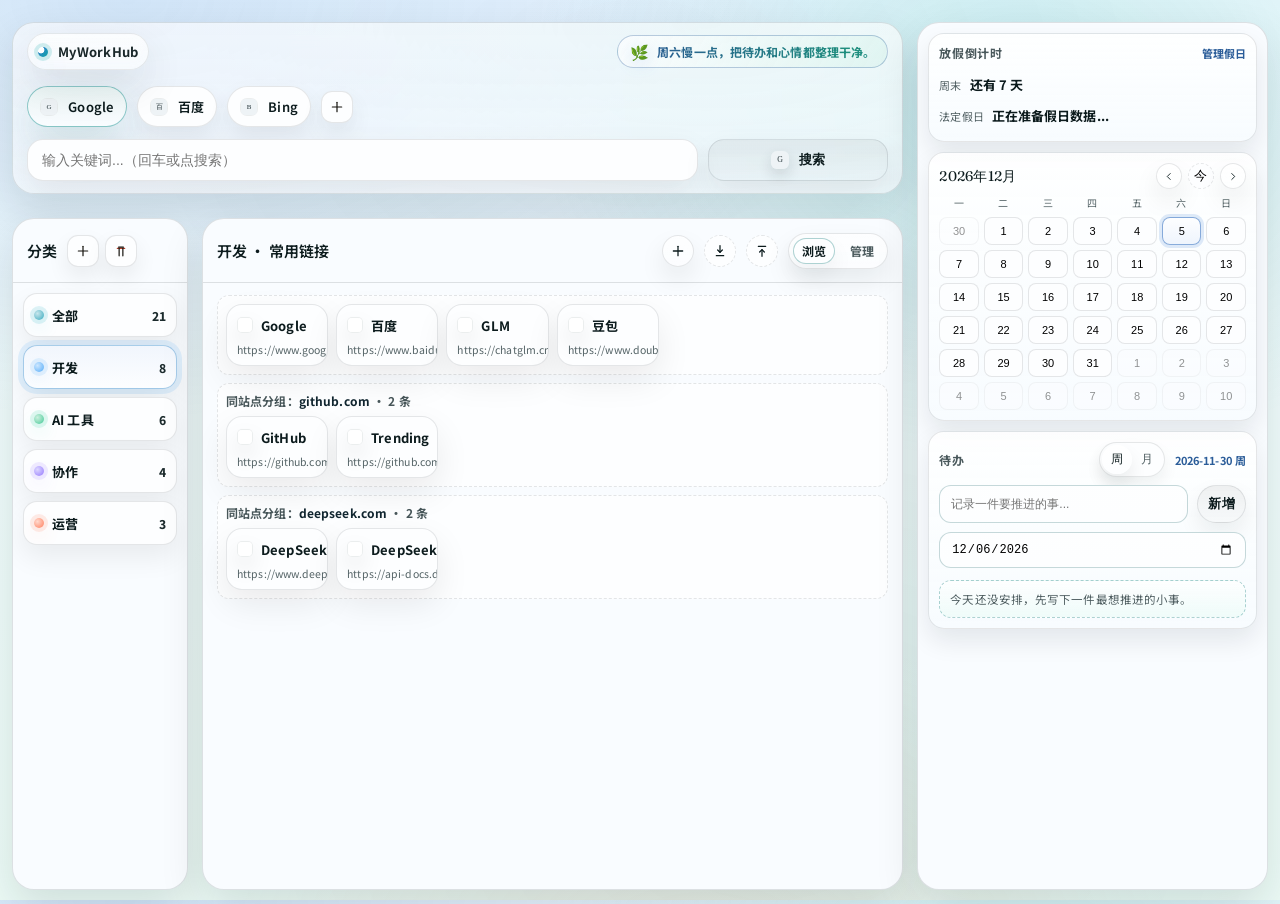
==== commit d2dff798: "feat: add month todos and auto holiday fetch" ====
--- a/MyWorkHub.html
+++ b/MyWorkHub.html
@@ -266,6 +266,43 @@
         color: color-mix(in oklab, var(--accent-3) 70%, var(--ink));
       }
 
+      .todo-head {
+        display: inline-flex;
+        align-items: center;
+        gap: 10px;
+      }
+
+      .seg {
+        display: inline-flex;
+        border: 1px solid color-mix(in oklab, var(--rule) 82%, transparent);
+        background: color-mix(in oklab, white 76%, var(--cream));
+        border-radius: 999px;
+        padding: 2px;
+        box-shadow: 0 8px 16px rgba(12, 27, 29, 0.06);
+      }
+
+      .segbtn {
+        appearance: none;
+        border: 0;
+        background: transparent;
+        color: color-mix(in oklab, var(--muted) 84%, var(--ink));
+        padding: 6px 9px;
+        font-size: 12px;
+        border-radius: 999px;
+        cursor: pointer;
+        transition: background 160ms ease, color 160ms ease, transform 160ms ease;
+      }
+
+      .segbtn[aria-selected="true"] {
+        background: linear-gradient(180deg, white, color-mix(in oklab, white 72%, var(--cream)));
+        color: var(--ink);
+        box-shadow: 0 10px 18px rgba(12, 27, 29, 0.08);
+      }
+
+      .segbtn:active {
+        transform: translateY(1px);
+      }
+
       .countdown-row {
         display: grid;
         grid-template-columns: auto 1fr;
@@ -371,17 +408,25 @@
       .todoquick {
         display: grid;
         grid-template-columns: 1fr auto;
-        gap: 8px;
-        margin-bottom: 10px;
+        gap: 9px;
+        margin-bottom: 12px;
       }
 
       .todoquick input,
       .todoquick select {
-        border: 1px solid color-mix(in oklab, var(--rule) 84%, transparent);
-        background: color-mix(in oklab, white 76%, var(--cream));
-        border-radius: 11px;
-        padding: 9px 10px;
+        border: 1px solid color-mix(in oklab, var(--accent) 14%, var(--rule));
+        background: linear-gradient(180deg, color-mix(in oklab, white 82%, var(--cream)), color-mix(in oklab, white 74%, var(--cream)));
+        border-radius: 12px;
+        padding: 9px 11px;
         font-size: 12px;
+        transition: border-color 160ms ease, box-shadow 160ms ease;
+      }
+
+      .todoquick input:focus-visible,
+      .todoquick select:focus-visible {
+        outline: none;
+        border-color: color-mix(in oklab, var(--accent) 42%, var(--rule));
+        box-shadow: 0 0 0 3px color-mix(in oklab, var(--accent) 16%, transparent);
       }
 
       .todoquick input[type="date"] {
@@ -389,59 +434,106 @@
       }
 
       .todo-g {
-        margin-top: 8px;
+        margin-top: 10px;
+        padding: 8px;
+        border-radius: 14px;
+        border: 1px solid color-mix(in oklab, var(--accent) 10%, var(--rule));
+        background: linear-gradient(180deg, rgba(255, 255, 255, 0.72), rgba(241, 252, 248, 0.66));
       }
 
       .todo-gh {
         font-size: 11px;
-        color: color-mix(in oklab, var(--muted) 88%, var(--ink));
-        letter-spacing: 0.08em;
-        text-transform: uppercase;
-        margin: 0 0 6px;
+        color: color-mix(in oklab, var(--muted) 76%, var(--ink));
+        letter-spacing: 0.06em;
+        margin: 0 0 8px;
+        display: inline-flex;
+        align-items: center;
+        gap: 7px;
+      }
+
+      .todo-gh::before {
+        content: "";
+        width: 8px;
+        height: 8px;
+        border-radius: 99px;
+        background: linear-gradient(140deg, var(--accent), color-mix(in oklab, var(--accent-3) 35%, var(--accent)));
+        box-shadow: 0 0 0 4px color-mix(in oklab, var(--accent) 16%, transparent);
       }
 
       .todo-list {
         display: grid;
-        gap: 6px;
+        gap: 7px;
       }
 
       .todo-item {
-        border: 1px solid color-mix(in oklab, var(--rule) 84%, transparent);
-        border-radius: 12px;
-        background: color-mix(in oklab, white 78%, var(--cream));
-        box-shadow: 0 8px 16px rgba(12, 27, 29, 0.07);
-        padding: 7px 8px;
+        border: 1px solid color-mix(in oklab, var(--accent) 14%, var(--rule));
+        border-radius: 14px;
+        background: linear-gradient(180deg, color-mix(in oklab, white 83%, var(--cream)), color-mix(in oklab, white 75%, var(--cream)));
+        box-shadow: 0 10px 22px rgba(12, 27, 29, 0.08);
+        padding: 8px 9px;
         display: grid;
         grid-template-columns: auto 1fr auto;
         align-items: center;
         gap: 8px;
+        transition: transform 180ms ease, box-shadow 180ms ease, border-color 180ms ease, background 180ms ease;
+        animation: todoRise 240ms cubic-bezier(0.22, 0.9, 0.24, 1) both;
+      }
+
+      .todo-item:hover {
+        transform: translateY(-1px);
+        border-color: color-mix(in oklab, var(--accent) 34%, var(--rule));
+        box-shadow: 0 14px 28px rgba(12, 27, 29, 0.1);
       }
 
       .todo-item.done {
-        opacity: 0.56;
+        border-color: color-mix(in oklab, var(--accent) 24%, var(--rule));
+        background: linear-gradient(180deg, color-mix(in oklab, #dff8ed 70%, white), color-mix(in oklab, #dff8ed 58%, var(--cream)));
+        box-shadow: 0 10px 20px rgba(18, 121, 94, 0.12);
       }
 
       .todo-item.done .todo-t {
         text-decoration: line-through;
+        text-decoration-thickness: 1.4px;
+        color: color-mix(in oklab, var(--muted) 70%, var(--ink));
       }
 
       .todo-cb {
-        width: 16px;
-        height: 16px;
+        width: 17px;
+        height: 17px;
+        accent-color: color-mix(in oklab, var(--accent) 78%, #0f766e);
+        cursor: pointer;
+        transition: transform 140ms ease;
+      }
+
+      .todo-cb:checked {
+        transform: scale(1.08);
       }
 
       .todo-t {
-        font-size: 12px;
+        font-size: 12.5px;
+        font-weight: 600;
         line-height: 1.35;
       }
 
       .todo-empty {
-        margin-top: 3px;
-        border: 1px dashed color-mix(in oklab, var(--rule) 88%, transparent);
-        border-radius: 11px;
-        padding: 8px;
-        font-size: 11px;
-        color: color-mix(in oklab, var(--muted) 92%, var(--ink));
+        margin-top: 4px;
+        border: 1px dashed color-mix(in oklab, var(--accent) 26%, var(--rule));
+        border-radius: 12px;
+        padding: 10px;
+        font-size: 11.5px;
+        color: color-mix(in oklab, var(--muted) 86%, var(--ink));
+        background: linear-gradient(180deg, rgba(255, 255, 255, 0.72), rgba(230, 250, 244, 0.5));
+      }
+
+      @keyframes todoRise {
+        from {
+          opacity: 0;
+          transform: translateY(4px);
+        }
+        to {
+          opacity: 1;
+          transform: translateY(0);
+        }
       }
 
       .panel .hd .row {
@@ -1563,8 +1655,13 @@
         .btn,
         .card,
         .cat,
-        .iconbtn {
+        .iconbtn,
+        .todo-item,
+        .todo-cb {
           transition: none;
+        }
+        .todo-item {
+          animation: none;
         }
       }
 
@@ -1941,20 +2038,11 @@
           </section>
 
           <aside class="panel reveal d3 planpanel" aria-label="周计划">
-            <div class="hd">
-              <div class="row">
-                <div>
-                  <div class="title">工作节奏</div>
-                  <div class="sub">周一开局，轻一点，也稳一点</div>
-                </div>
-              </div>
-            </div>
-
             <div class="planbody">
               <section class="plancard" aria-label="放假倒计时">
                 <div class="plan-h">
                   <strong>放假倒计时</strong>
-                  <a href="#modal-holidays" class="plan-link" id="open-holidays-modal">配置法定假日</a>
+                  <a href="#modal-holidays" class="plan-link" id="open-holidays-modal">管理假日</a>
                 </div>
                 <div class="countdown-row">
                   <span class="countdown-k">周末</span>
@@ -1988,10 +2076,16 @@
                 <div class="calgrid" id="calendar-grid" role="grid" aria-label="月历"></div>
               </section>
 
-              <section class="plancard" aria-label="本周待办">
+              <section class="plancard" aria-label="待办">
                 <div class="plan-h">
-                  <strong>本周待办</strong>
-                  <span class="plan-link" id="todo-week-label"></span>
+                  <strong id="todo-panel-title">待办</strong>
+                  <span class="todo-head">
+                    <span class="seg" role="tablist" aria-label="待办维度">
+                      <button id="todo-view-week-btn" class="segbtn" type="button" data-action="todo-view-week" aria-selected="true">周</button>
+                      <button id="todo-view-month-btn" class="segbtn" type="button" data-action="todo-view-month" aria-selected="false">月</button>
+                    </span>
+                    <span class="plan-link" id="todo-week-label"></span>
+                  </span>
                 </div>
 
                 <form class="todoquick" id="todo-quick-form">
@@ -2297,6 +2391,10 @@
               <option value="7">周日</option>
             </select>
           </div>
+          <div class="field">
+            <label for="tm">所属月份</label>
+            <input id="tm" type="month" />
+          </div>
         </div>
         <div class="ft">
           <a class="btn ghost" href="#">取消</a>
@@ -2385,6 +2483,11 @@
 
         const STORAGE_KEY = "workhub.db";
         const DB_VERSION = 2;
+        const HOLIDAY_COUNTRY = "CN";
+        const HOLIDAY_API_BASE = "https://date.nager.at/Api/v3/PublicHolidays";
+        const HOLIDAY_CACHE_PREFIX = "workhub.holidays.cache.v1.";
+        const HOLIDAY_CACHE_TTL_MS = 86400000 * 90;
+        const HOLIDAY_MANUAL_KEY = "workhub.holidays.manual.v1";
         const ALL_CATEGORY_ID = "all";
         const COLOR_TOKENS = new Set(["mint", "sky", "aqua", "coral", "lemon", "lilac", "slate"]);
         const COMMON_ENGINES = [
@@ -2451,7 +2554,9 @@
             deletingLinkId: null,
             deletingCategoryId: null,
             editingTodoId: null,
+            editingTodoScope: "week", // week | month
             deletingTodoId: null,
+            deletingTodoScope: "week", // week | month
             deletingHolidayId: null,
             draggingPresetEngineId: null,
             draggingLinkId: null,
@@ -2462,6 +2567,7 @@
             readOnly: false,
             pageLoaded: false,
             toastTimer: null,
+            holidayAutoStatus: "idle", // idle | loading | ok | error | manual
           },
         };
 
@@ -2517,6 +2623,8 @@
           calendarMonthTitle: document.getElementById("calendar-month-title"),
           calendarGrid: document.getElementById("calendar-grid"),
           todoWeekLabel: document.getElementById("todo-week-label"),
+          todoViewWeekBtn: document.getElementById("todo-view-week-btn"),
+          todoViewMonthBtn: document.getElementById("todo-view-month-btn"),
           todoGroups: document.getElementById("todo-groups"),
           todoQuickForm: document.getElementById("todo-quick-form"),
           todoQuickTitle: document.getElementById("todo-quick-title"),
@@ -2524,6 +2632,7 @@
           todoModalTitle: document.getElementById("todo-modal-title"),
           todoTitleInput: document.getElementById("tt"),
           todoDaySelect: document.getElementById("td"),
+          todoMonthInput: document.getElementById("tm"),
           todoSaveBtn: document.getElementById("todo-save-btn"),
           dangerTodoName: document.getElementById("danger-todo-name"),
           todoDeleteConfirmBtn: document.getElementById("todo-delete-confirm-btn"),
@@ -2543,6 +2652,7 @@
           saveDb();
           bindEvents();
           renderAll();
+          ensureAutoHolidays();
           syncColorPalette((els.categoryColorSelect && els.categoryColorSelect.value) || "sky");
           syncModalWithHash();
           window.addEventListener("hashchange", syncModalWithHash);
@@ -2600,6 +2710,7 @@
               weekStart: "mon",
               selectedDate: formatYmd(new Date(now)),
               calendarMonth: formatYm(new Date(now)),
+              todoView: "week",
               todos: [],
               holidays: [
                 { id: uid("holiday"), name: "清明节", startDate: "2026-04-04", endDate: "2026-04-06", createdAt: now, updatedAt: now },
@@ -2739,9 +2850,29 @@
           const selectedDate = parseYmd(safeString(source.selectedDate)) ? safeString(source.selectedDate) : formatYmd(new Date(now));
           const calendarMonth = /^\d{4}-\d{2}$/.test(safeString(source.calendarMonth)) ? safeString(source.calendarMonth) : selectedDate.slice(0, 7);
           const weekStart = "mon";
+          const todoView = safeString(source.todoView) === "month" ? "month" : "week";
           const todos = (Array.isArray(source.todos) ? source.todos : [])
             .map((todo, index) => normalizeTodo(todo, index, now))
+            .filter(Boolean);
+
+          const legacyMonthTodos = (Array.isArray(source.monthTodos) ? source.monthTodos : [])
+            .map((todo, index) => normalizeMonthTodo(todo, index, now))
             .filter(Boolean)
+            .map((todo, index) => ({
+              id: todo.id,
+              title: todo.title,
+              date: lastDayOfMonthYmd(todo.monthKey),
+              weekKey: "",
+              day: "",
+              monthKey: todo.monthKey,
+              scope: "month",
+              done: todo.done,
+              order: Number.isFinite(Number(todo.order)) ? Number(todo.order) : (index + 1) * 10,
+              createdAt: todo.createdAt,
+              updatedAt: todo.updatedAt,
+            }));
+
+          const mergedTodos = [...todos, ...legacyMonthTodos]
             .sort((a, b) => a.order - b.order);
           const holidays = (Array.isArray(source.holidays) ? source.holidays : [])
             .map((holiday, index) => normalizeHoliday(holiday, index, now))
@@ -2751,7 +2882,8 @@
             weekStart,
             selectedDate,
             calendarMonth,
-            todos,
+            todoView,
+            todos: mergedTodos,
             holidays,
           };
         }
@@ -2766,6 +2898,8 @@
           const day = Number.isInteger(dayNum) && dayNum >= 1 && dayNum <= 7 ? String(dayNum) : "";
           const fallbackDate = date ? parseYmd(date) : new Date(now);
           const weekKey = /^\d{4}-W\d{2}$/.test(safeString(todo.weekKey)) ? safeString(todo.weekKey) : weekKeyForDate(fallbackDate);
+          const scope = safeString(todo.scope) === "month" ? "month" : "week";
+          const monthKey = /^\d{4}-\d{2}$/.test(safeString(todo.monthKey)) ? safeString(todo.monthKey) : "";
           const order = Number.isFinite(Number(todo.order)) ? Number(todo.order) : (index + 1) * 10;
           return {
             id: safeString(todo.id) || uid("todo"),
@@ -2773,11 +2907,43 @@
             date,
             weekKey,
             day,
+            monthKey,
+            scope,
             done: Boolean(todo.done),
             order,
             createdAt: Number.isFinite(Number(todo.createdAt)) ? Number(todo.createdAt) : now,
             updatedAt: Number.isFinite(Number(todo.updatedAt)) ? Number(todo.updatedAt) : now,
           };
+        }
+
+        function normalizeMonthTodo(todo, index, now) {
+          if (!todo || typeof todo !== "object") return null;
+          const title = safeString(todo.title);
+          if (!title) return null;
+          const monthKey = safeString(todo.monthKey);
+          if (!/^\d{4}-\d{2}$/.test(monthKey)) return null;
+          const order = Number.isFinite(Number(todo.order)) ? Number(todo.order) : (index + 1) * 10;
+          return {
+            id: safeString(todo.id) || uid("mtodo"),
+            title,
+            monthKey,
+            done: Boolean(todo.done),
+            order,
+            createdAt: Number.isFinite(Number(todo.createdAt)) ? Number(todo.createdAt) : now,
+            updatedAt: Number.isFinite(Number(todo.updatedAt)) ? Number(todo.updatedAt) : now,
+          };
+        }
+
+        function endOfWeekMon(date) {
+          const ws = startOfWeekMon(date);
+          return new Date(ws.getFullYear(), ws.getMonth(), ws.getDate() + 6);
+        }
+
+        function lastDayOfMonthYmd(monthKey) {
+          const base = parseYm(monthKey);
+          if (!base) return "";
+          const last = new Date(base.getFullYear(), base.getMonth() + 1, 0);
+          return formatYmd(last);
         }
 
         function normalizeHoliday(holiday, index, now) {
@@ -3493,6 +3659,15 @@
             return;
           }
 
+          const viewBtn = event.target.closest("button[data-action='todo-view-week'], button[data-action='todo-view-month']");
+          if (viewBtn) {
+            const action = viewBtn.getAttribute("data-action");
+            state.db.plan.todoView = action === "todo-view-month" ? "month" : "week";
+            saveDb();
+            renderPlanPanel();
+            return;
+          }
+
           const dayBtn = event.target.closest(".calday[data-date]");
           if (!dayBtn) return;
           const date = safeString(dayBtn.getAttribute("data-date"));
@@ -3511,6 +3686,32 @@
             return;
           }
           const now = Date.now();
+
+          const view = state.db.plan && state.db.plan.todoView === "month" ? "month" : "week";
+          if (view === "month") {
+            const monthKey = /^\d{4}-\d{2}$/.test(safeString(state.db.plan.calendarMonth))
+              ? safeString(state.db.plan.calendarMonth)
+              : formatYm(new Date(now));
+            state.db.plan.todos.push({
+              id: uid("todo"),
+              title,
+              date: lastDayOfMonthYmd(monthKey),
+              weekKey: "",
+              day: "",
+              monthKey,
+              scope: "month",
+              done: false,
+              order: nextOrder(state.db.plan.todos.filter((item) => item.scope === "month" && item.monthKey === monthKey)),
+              createdAt: now,
+              updatedAt: now,
+            });
+            if (els.todoQuickTitle) els.todoQuickTitle.value = "";
+            saveDb();
+            renderPlanPanel();
+            toast("已新增", "本月待办已加入清单。", false);
+            return;
+          }
+
           const selectedDate = parseYmd(safeString(els.todoQuickDate && els.todoQuickDate.value))
             || parseYmd(state.db.plan.selectedDate)
             || new Date();
@@ -3523,6 +3724,8 @@
             date,
             weekKey,
             day,
+            monthKey: "",
+            scope: "week",
             done: false,
             order: nextOrder(state.db.plan.todos.filter((item) => item.weekKey === weekKey && todoDateKey(item) === date)),
             createdAt: now,
@@ -3534,7 +3737,7 @@
           state.db.plan.calendarMonth = date.slice(0, 7);
           saveDb();
           renderPlanPanel();
-          toast("已新增", "待办已加入本周清单。");
+          toast("已新增", "小目标已加入清单，今天继续稳稳推进。", false);
         }
 
         function onTodoGroupsClick(event) {
@@ -3543,11 +3746,14 @@
           const todoId = actionNode.getAttribute("data-todo-id");
           if (!todoId) return;
           const action = actionNode.getAttribute("data-action");
+          const scope = safeString(actionNode.getAttribute("data-todo-scope")) === "month" ? "month" : "week";
           if (action === "edit-todo") {
             state.ui.editingTodoId = todoId;
+            state.ui.editingTodoScope = scope;
           }
           if (action === "delete-todo") {
             state.ui.deletingTodoId = todoId;
+            state.ui.deletingTodoScope = scope;
           }
         }
 
@@ -3561,29 +3767,73 @@
           todo.updatedAt = Date.now();
           saveDb();
           renderPlanPanel();
+          if (todo.done) {
+            toast("已完成", "太棒了，又完成一件事。", false);
+          }
         }
 
         function onTodoSave(event) {
           event.preventDefault();
           const title = safeString(els.todoTitleInput && els.todoTitleInput.value);
+          const scope = state.ui.editingTodoScope === "month" || (state.db.plan && state.db.plan.todoView === "month") ? "month" : "week";
           const day = normalizeDayValue(els.todoDaySelect && els.todoDaySelect.value);
           if (!title) {
             toast("校验失败", "请输入待办标题。", true);
             return;
           }
+          const now = Date.now();
+
+          if (scope === "month") {
+            const monthKey = /^\d{4}-\d{2}$/.test(safeString(els.todoMonthInput && els.todoMonthInput.value))
+              ? safeString(els.todoMonthInput && els.todoMonthInput.value)
+              : (/^\d{4}-\d{2}$/.test(safeString(state.db.plan.calendarMonth)) ? safeString(state.db.plan.calendarMonth) : formatYm(new Date(now)));
+            const editing = state.ui.editingTodoId ? getTodoById(state.ui.editingTodoId) : null;
+            if (editing) {
+              editing.title = title;
+              editing.scope = "month";
+              editing.monthKey = monthKey;
+              editing.date = lastDayOfMonthYmd(monthKey);
+              editing.weekKey = "";
+              editing.day = "";
+              editing.updatedAt = now;
+            } else {
+              state.db.plan.todos.push({
+                id: uid("todo"),
+                title,
+                date: lastDayOfMonthYmd(monthKey),
+                weekKey: "",
+                day: "",
+                monthKey,
+                scope: "month",
+                done: false,
+                order: nextOrder(state.db.plan.todos.filter((item) => item.scope === "month" && item.monthKey === monthKey)),
+                createdAt: now,
+                updatedAt: now,
+              });
+            }
+            state.ui.editingTodoId = null;
+            state.ui.editingTodoScope = "week";
+            saveDb();
+            renderPlanPanel();
+            closeHashModal();
+            toast("已保存", "本月待办已更新。", false);
+            return;
+          }
+
           const selected = parseYmd(state.db.plan.selectedDate) || new Date();
           const weekKey = weekKeyForDate(selected);
           const baseWeekStart = startOfWeekMon(selected);
           const date = day
             ? formatYmd(new Date(baseWeekStart.getFullYear(), baseWeekStart.getMonth(), baseWeekStart.getDate() + Number(day) - 1))
-            : formatYmd(selected);
-          const now = Date.now();
+            : formatYmd(endOfWeekMon(selected));
           const editing = state.ui.editingTodoId ? getTodoById(state.ui.editingTodoId) : null;
           if (editing) {
             editing.title = title;
             editing.date = date;
             editing.day = day;
             editing.weekKey = weekKey;
+            editing.scope = "week";
+            editing.monthKey = "";
             editing.updatedAt = now;
           } else {
             state.db.plan.todos.push({
@@ -3592,6 +3842,8 @@
               date,
               weekKey,
               day,
+              monthKey: "",
+              scope: "week",
               done: false,
               order: nextOrder(state.db.plan.todos.filter((item) => item.weekKey === weekKey && todoDateKey(item) === date)),
               createdAt: now,
@@ -3599,10 +3851,11 @@
             });
           }
           state.ui.editingTodoId = null;
+          state.ui.editingTodoScope = "week";
           saveDb();
           renderPlanPanel();
           closeHashModal();
-          toast("已保存", "待办已更新。", false);
+          toast("已保存", "安排已更新，节奏很稳。", false);
         }
 
         function onTodoDeleteConfirm(event) {
@@ -3617,10 +3870,11 @@
           const removed = state.db.plan.todos[idx];
           state.db.plan.todos.splice(idx, 1);
           state.ui.deletingTodoId = null;
+          state.ui.deletingTodoScope = "week";
           saveDb();
           renderPlanPanel();
           closeHashModal();
-          toast("已删除", `已删除待办：${removed.title}`);
+          toast("已删除", `已移除：${removed.title}`);
         }
 
         function onHolidayAdd(event) {
@@ -3646,6 +3900,7 @@
             createdAt: now,
             updatedAt: now,
           });
+          markHolidayManual();
           saveDb();
           renderPlanPanel();
           fillHolidayModal();
@@ -3661,6 +3916,7 @@
           if (idx < 0) return;
           const removed = state.db.plan.holidays[idx];
           state.db.plan.holidays.splice(idx, 1);
+          markHolidayManual();
           saveDb();
           renderPlanPanel();
           renderHolidayList();
@@ -3766,15 +4022,37 @@
 
         function fillTodoModal() {
           const selectedDate = parseYmd(state.db.plan.selectedDate) || new Date();
-          const defaultDay = String(weekdayMon(selectedDate));
+          const defaultDay = "7";
+          const view = state.db.plan && state.db.plan.todoView === "month" ? "month" : "week";
+          const scope = state.ui.editingTodoScope === "month" ? "month" : view;
+          if (!state.ui.editingTodoId) {
+            state.ui.editingTodoScope = scope;
+          }
           const editing = state.ui.editingTodoId ? getTodoById(state.ui.editingTodoId) : null;
+
+          const monthKey = /^\d{4}-\d{2}$/.test(safeString(state.db.plan.calendarMonth))
+            ? safeString(state.db.plan.calendarMonth)
+            : formatYm(selectedDate);
+          if (els.todoMonthInput) {
+            els.todoMonthInput.value = monthKey;
+            els.todoMonthInput.closest(".field").hidden = scope !== "month";
+          }
+          if (els.todoDaySelect) {
+            els.todoDaySelect.closest(".field").hidden = scope === "month";
+          }
+
           if (editing) {
-            if (els.todoModalTitle) els.todoModalTitle.textContent = "编辑待办";
+            if (els.todoModalTitle) els.todoModalTitle.textContent = scope === "month" ? "编辑本月待办" : "编辑待办";
             if (els.todoTitleInput) els.todoTitleInput.value = editing.title;
-            if (els.todoDaySelect) els.todoDaySelect.value = editing.day || "";
+            if (scope === "month") {
+              if (els.todoMonthInput) els.todoMonthInput.value = editing.monthKey;
+            } else {
+              if (els.todoDaySelect) els.todoDaySelect.value = editing.day || "";
+            }
             return;
           }
-          if (els.todoModalTitle) els.todoModalTitle.textContent = "新增待办";
+
+          if (els.todoModalTitle) els.todoModalTitle.textContent = scope === "month" ? "新增本月待办" : "新增待办";
           if (els.todoTitleInput) els.todoTitleInput.value = "";
           if (els.todoDaySelect) els.todoDaySelect.value = defaultDay;
         }
@@ -4066,7 +4344,19 @@
 
           const holiday = getNearestHoliday(now);
           if (!holiday) {
-            els.holidayCountdown.textContent = "尚未配置，点击右上角添加";
+            if (state.ui.holidayAutoStatus === "loading") {
+              els.holidayCountdown.textContent = "正在自动获取...";
+              return;
+            }
+            if (state.ui.holidayAutoStatus === "error") {
+              els.holidayCountdown.textContent = "自动获取失败，可点击右上角手动添加";
+              return;
+            }
+            if (state.ui.holidayAutoStatus === "manual") {
+              els.holidayCountdown.textContent = "尚未设置假日，可点击右上角手动添加";
+              return;
+            }
+            els.holidayCountdown.textContent = "正在准备假日数据...";
             return;
           }
 
@@ -4076,6 +4366,136 @@
           }
 
           els.holidayCountdown.textContent = `${holiday.name} 还有 ${holiday.days} 天`;
+        }
+
+        function markHolidayManual() {
+          try {
+            localStorage.setItem(HOLIDAY_MANUAL_KEY, "1");
+          } catch (_error) {
+          }
+          state.ui.holidayAutoStatus = "manual";
+        }
+
+        function isHolidayManual() {
+          return safeReadStorage(HOLIDAY_MANUAL_KEY) === "1";
+        }
+
+        async function ensureAutoHolidays() {
+          if (!state.db || !state.db.plan) return;
+          if (isHolidayManual()) {
+            state.ui.holidayAutoStatus = "manual";
+            return;
+          }
+          if (Array.isArray(state.db.plan.holidays) && state.db.plan.holidays.length) {
+            state.ui.holidayAutoStatus = "ok";
+            return;
+          }
+
+          state.ui.holidayAutoStatus = "loading";
+          renderPlanPanel();
+          const now = Date.now();
+          const year = new Date().getFullYear();
+          const years = [year, year + 1];
+          try {
+            const all = [];
+            for (let i = 0; i < years.length; i += 1) {
+              const y = years[i];
+              const raw = await loadOrFetchHolidaysForYear(y);
+              all.push(...raw);
+            }
+            const normalized = nagerToRanges(all, now)
+              .sort((a, b) => a.startDate.localeCompare(b.startDate));
+            state.db.plan.holidays = normalized;
+            saveDb();
+            state.ui.holidayAutoStatus = normalized.length ? "ok" : "error";
+            renderPlanPanel();
+          } catch (_error) {
+            state.ui.holidayAutoStatus = "error";
+            renderPlanPanel();
+          }
+        }
+
+        async function loadOrFetchHolidaysForYear(year) {
+          const cacheKey = `${HOLIDAY_CACHE_PREFIX}${HOLIDAY_COUNTRY}.${year}`;
+          const cached = safeReadStorage(cacheKey);
+          if (cached) {
+            try {
+              const payload = JSON.parse(cached);
+              if (payload
+                && Array.isArray(payload.data)
+                && Number.isFinite(Number(payload.fetchedAt))
+                && (Date.now() - Number(payload.fetchedAt)) < HOLIDAY_CACHE_TTL_MS) {
+                return payload.data;
+              }
+            } catch (_error) {
+            }
+          }
+
+          const controller = new AbortController();
+          const timer = window.setTimeout(() => controller.abort(), 8000);
+          try {
+            const url = `${HOLIDAY_API_BASE}/${year}/${HOLIDAY_COUNTRY}`;
+            const res = await fetch(url, { signal: controller.signal });
+            if (!res.ok) throw new Error(`http_${res.status}`);
+            const data = await res.json();
+            const list = Array.isArray(data) ? data : [];
+            try {
+              localStorage.setItem(cacheKey, JSON.stringify({ fetchedAt: Date.now(), data: list }));
+            } catch (_error) {
+            }
+            return list;
+          } finally {
+            window.clearTimeout(timer);
+          }
+        }
+
+        function nagerToRanges(items, now) {
+          const list = Array.isArray(items) ? items : [];
+          const normalized = list
+            .map((item) => {
+              const date = safeString(item && item.date);
+              const localName = safeString(item && item.localName);
+              const name = safeString(item && item.name);
+              const label = localName || name;
+              if (!label || !parseYmd(date)) return null;
+              return { date, label };
+            })
+            .filter(Boolean)
+            .sort((a, b) => a.date.localeCompare(b.date));
+          if (!normalized.length) return [];
+
+          const ranges = [];
+          let current = null;
+          normalized.forEach((item) => {
+            if (!current) {
+              current = { label: item.label, startDate: item.date, endDate: item.date };
+              return;
+            }
+            if (item.label === current.label && isNextYmd(current.endDate, item.date)) {
+              current.endDate = item.date;
+              return;
+            }
+            ranges.push(current);
+            current = { label: item.label, startDate: item.date, endDate: item.date };
+          });
+          if (current) ranges.push(current);
+
+          return ranges.map((r, index) => ({
+            id: uid("holiday"),
+            name: r.label,
+            startDate: r.startDate,
+            endDate: r.endDate,
+            order: (index + 1) * 10,
+            createdAt: now,
+            updatedAt: now,
+          }));
+        }
+
+        function isNextYmd(prevYmd, nextYmd) {
+          const prev = parseYmd(prevYmd);
+          const next = parseYmd(nextYmd);
+          if (!prev || !next) return false;
+          return (next.getTime() - prev.getTime()) === 86400000;
         }
 
         function renderCalendar() {
@@ -4118,21 +4538,60 @@
 
         function renderTodos() {
           if (!els.todoGroups || !els.todoWeekLabel) return;
+          const view = state.db.plan && state.db.plan.todoView === "month" ? "month" : "week";
+
+          if (els.todoViewWeekBtn) els.todoViewWeekBtn.setAttribute("aria-selected", view === "week" ? "true" : "false");
+          if (els.todoViewMonthBtn) els.todoViewMonthBtn.setAttribute("aria-selected", view === "month" ? "true" : "false");
+
+          if (els.todoQuickDate) {
+            els.todoQuickDate.hidden = view === "month";
+          }
+          if (els.todoQuickTitle) {
+            els.todoQuickTitle.placeholder = view === "month" ? "记录一件本月要推进的事..." : "记录一件要推进的事...";
+          }
+
           const selected = parseYmd(state.db.plan.selectedDate) || new Date();
+          const calendarMonth = /^\d{4}-\d{2}$/.test(safeString(state.db.plan.calendarMonth))
+            ? safeString(state.db.plan.calendarMonth)
+            : formatYm(selected);
+
+          if (view === "month") {
+            els.todoWeekLabel.textContent = `${calendarMonth} 月`;
+            const todos = (state.db.plan.todos || [])
+              .filter((todo) => todo.scope === "month" && todo.monthKey === calendarMonth)
+              .sort((a, b) => a.order - b.order);
+            if (!todos.length) {
+              els.todoGroups.innerHTML = '<div class="todo-empty">本月还没有待办，写下一件最重要的月度目标吧。</div>';
+              return;
+            }
+            els.todoGroups.innerHTML = `
+              <section class="todo-g">
+                <h4 class="todo-gh">${calendarMonth} 月目标</h4>
+                <div class="todo-list">${todos.map((todo, index) => renderMonthTodoItem(todo, index)).join("")}</div>
+              </section>
+            `;
+            return;
+          }
+
           const weekStart = startOfWeekMon(selected);
           const weekKey = weekKeyForDate(selected);
           els.todoWeekLabel.textContent = `${formatYmd(weekStart)} 周`;
 
           const todos = state.db.plan.todos
-            .filter((todo) => todo.weekKey === weekKey)
+            .filter((todo) => todo.scope !== "month" && todo.weekKey === weekKey)
             .sort((a, b) => a.order - b.order);
 
           if (els.todoQuickDate) {
-            els.todoQuickDate.value = formatYmd(selected);
+            els.todoQuickDate.value = formatYmd(endOfWeekMon(selected));
           }
 
           if (!todos.length) {
-            els.todoGroups.innerHTML = '<div class="todo-empty">还没有待办，先新增一条今天要推进的事。</div>';
+            const selectedKey = formatYmd(selected);
+            const todayKey = formatYmd(new Date());
+            const text = selectedKey === todayKey
+              ? "今天还没安排，先写下一件最想推进的小事。"
+              : "这一天暂时空白，给它放一件轻松可完成的小目标吧。";
+            els.todoGroups.innerHTML = `<div class="todo-empty">${text}</div>`;
             return;
           }
 
@@ -4149,7 +4608,7 @@
             return `
               <section class="todo-g">
                 <h4 class="todo-gh">${formatDateTitle(date)}</h4>
-                <div class="todo-list">${list.map((todo) => renderTodoItem(todo)).join("")}</div>
+                <div class="todo-list">${list.map((todo, index) => renderTodoItem(todo, index)).join("")}</div>
               </section>
             `;
           }).join("");
@@ -4157,20 +4616,49 @@
           els.todoGroups.innerHTML = html;
         }
 
-        function renderTodoItem(todo) {
+        function renderTodoItem(todo, index) {
+          const delay = Math.min(index * 28, 180);
           return `
-            <article class="todo-item ${todo.done ? "done" : ""}" data-todo-id="${escAttr(todo.id)}">
-              <input class="todo-cb" type="checkbox" data-action="toggle-todo" data-todo-id="${escAttr(todo.id)}" ${todo.done ? "checked" : ""} />
+            <article class="todo-item ${todo.done ? "done" : ""}" data-todo-id="${escAttr(todo.id)}" style="animation-delay:${delay}ms;">
+              <input class="todo-cb" type="checkbox" data-action="toggle-todo" data-todo-scope="week" data-todo-id="${escAttr(todo.id)}" ${todo.done ? "checked" : ""} />
               <div class="todo-t">${escHtml(todo.title)}</div>
               <div class="acts">
-                <a class="toolbtn sm" href="#modal-todo" title="编辑" data-action="edit-todo" data-todo-id="${escAttr(todo.id)}">
+                <a class="toolbtn sm" href="#modal-todo" title="编辑" data-action="edit-todo" data-todo-scope="week" data-todo-id="${escAttr(todo.id)}">
                   <span class="sr">编辑</span>
                   <svg viewBox="0 0 24 24" fill="none" aria-hidden="true">
                     <path d="M4 20h4l11-11-4-4L4 16v4Z" stroke="#0c1b1d" stroke-width="1.8" stroke-linejoin="round" />
                     <path d="M13 6l4 4" stroke="#0c1b1d" stroke-width="1.8" stroke-linecap="round" />
                   </svg>
                 </a>
-                <a class="toolbtn sm ghost danger" href="#modal-todo-delete" title="删除" data-action="delete-todo" data-todo-id="${escAttr(todo.id)}">
+                <a class="toolbtn sm ghost danger" href="#modal-todo-delete" title="删除" data-action="delete-todo" data-todo-scope="week" data-todo-id="${escAttr(todo.id)}">
+                  <span class="sr">删除</span>
+                  <svg viewBox="0 0 24 24" fill="none" aria-hidden="true">
+                    <path d="M6.5 8h11" stroke="#0c1b1d" stroke-width="1.8" stroke-linecap="round" />
+                    <path d="M9.2 8v11" stroke="#0c1b1d" stroke-width="1.8" stroke-linecap="round" />
+                    <path d="M14.8 8v11" stroke="#0c1b1d" stroke-width="1.8" stroke-linecap="round" />
+                    <path d="M8.5 6.2h7" stroke="#0c1b1d" stroke-width="1.8" stroke-linecap="round" />
+                  </svg>
+                </a>
+              </div>
+            </article>
+          `;
+        }
+
+        function renderMonthTodoItem(todo, index) {
+          const delay = Math.min(index * 28, 180);
+          return `
+            <article class="todo-item ${todo.done ? "done" : ""}" data-todo-id="${escAttr(todo.id)}" style="animation-delay:${delay}ms;">
+              <input class="todo-cb" type="checkbox" data-action="toggle-todo" data-todo-scope="month" data-todo-id="${escAttr(todo.id)}" ${todo.done ? "checked" : ""} />
+              <div class="todo-t">${escHtml(todo.title)}</div>
+              <div class="acts">
+                <a class="toolbtn sm" href="#modal-todo" title="编辑" data-action="edit-todo" data-todo-scope="month" data-todo-id="${escAttr(todo.id)}">
+                  <span class="sr">编辑</span>
+                  <svg viewBox="0 0 24 24" fill="none" aria-hidden="true">
+                    <path d="M4 20h4l11-11-4-4L4 16v4Z" stroke="#0c1b1d" stroke-width="1.8" stroke-linejoin="round" />
+                    <path d="M13 6l4 4" stroke="#0c1b1d" stroke-width="1.8" stroke-linecap="round" />
+                  </svg>
+                </a>
+                <a class="toolbtn sm ghost danger" href="#modal-todo-delete" title="删除" data-action="delete-todo" data-todo-scope="month" data-todo-id="${escAttr(todo.id)}">
                   <span class="sr">删除</span>
                   <svg viewBox="0 0 24 24" fill="none" aria-hidden="true">
                     <path d="M6.5 8h11" stroke="#0c1b1d" stroke-width="1.8" stroke-linecap="round" />
@@ -4505,7 +4993,10 @@
           if (!els.holidayList) return;
           const holidays = [...state.db.plan.holidays].sort((a, b) => a.startDate.localeCompare(b.startDate));
           if (!holidays.length) {
-            els.holidayList.innerHTML = '<div class="todo-empty">还没配置法定假日。</div>';
+            const msg = state.ui.holidayAutoStatus === "loading"
+              ? "正在自动获取假日数据..."
+              : "暂时没有假日数据，可手动添加一条。";
+            els.holidayList.innerHTML = `<div class="todo-empty">${msg}</div>`;
             return;
           }
           els.holidayList.innerHTML = holidays.map((holiday) => `
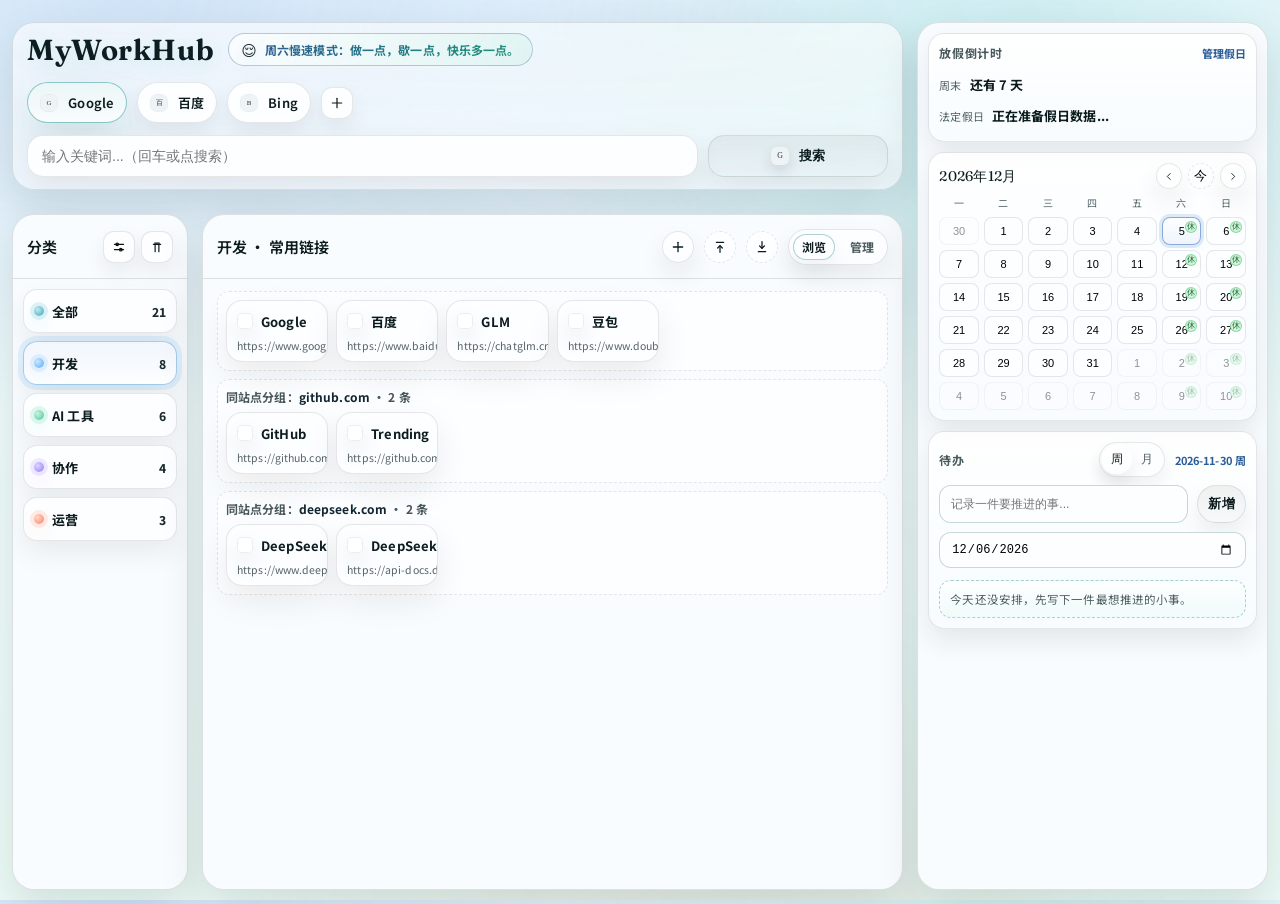
==== commit 60803db4: "feat: refine dashboard UX and holiday calendar cues" ====
--- a/MyWorkHub.html
+++ b/MyWorkHub.html
@@ -5,6 +5,16 @@
     <meta name="viewport" content="width=device-width, initial-scale=1" />
     <meta name="color-scheme" content="light" />
     <title>WorkHub · 快速搜索与常用链接</title>
+    <link
+      rel="icon"
+      type="image/svg+xml"
+      href="data:image/svg+xml,%3Csvg xmlns='http://www.w3.org/2000/svg' viewBox='0 0 64 64'%3E%3Crect width='64' height='64' rx='14' fill='%23e9f7f8'/%3E%3Ccircle cx='20' cy='22' r='8' fill='%230ea5a5'/%3E%3Cpath d='M17 22h6M20 19v6' stroke='%23ffffff' stroke-width='2' stroke-linecap='round'/%3E%3Ctext x='34' y='42' font-size='24' font-weight='700' font-family='Segoe UI, Arial, sans-serif' fill='%23122126'%3EW%3C/text%3E%3C/svg%3E"
+    />
+    <link
+      rel="shortcut icon"
+      type="image/svg+xml"
+      href="data:image/svg+xml,%3Csvg xmlns='http://www.w3.org/2000/svg' viewBox='0 0 64 64'%3E%3Crect width='64' height='64' rx='14' fill='%23e9f7f8'/%3E%3Ccircle cx='20' cy='22' r='8' fill='%230ea5a5'/%3E%3Cpath d='M17 22h6M20 19v6' stroke='%23ffffff' stroke-width='2' stroke-linecap='round'/%3E%3Ctext x='34' y='42' font-size='24' font-weight='700' font-family='Segoe UI, Arial, sans-serif' fill='%23122126'%3EW%3C/text%3E%3C/svg%3E"
+    />
 
     <style>
       /*
@@ -207,6 +217,12 @@
         gap: 0;
       }
 
+      .panel.hero .hd .row {
+        justify-content: flex-start;
+        align-items: center;
+        gap: 14px;
+      }
+
       .panel .hd {
         padding: 12px 14px;
         border-bottom: 1px solid var(--rule);
@@ -405,6 +421,32 @@
         box-shadow: none;
       }
 
+      .calday .mark {
+        position: absolute;
+        right: 3px;
+        top: 3px;
+        width: 12px;
+        height: 12px;
+        border-radius: 99px;
+        display: inline-flex;
+        align-items: center;
+        justify-content: center;
+        font-size: 8px;
+        line-height: 1;
+      }
+
+      .calday .mark.holiday {
+        background: color-mix(in oklab, #22c55e 24%, white);
+        color: #166534;
+        border: 1px solid color-mix(in oklab, #22c55e 45%, transparent);
+      }
+
+      .calday .mark.workday {
+        background: color-mix(in oklab, #f59e0b 22%, white);
+        color: #92400e;
+        border: 1px solid color-mix(in oklab, #f59e0b 45%, transparent);
+      }
+
       .todoquick {
         display: grid;
         grid-template-columns: 1fr auto;
@@ -544,8 +586,13 @@
       }
 
       .catpanel .hd .row {
-        justify-content: flex-start;
+        justify-content: space-between;
         gap: 10px;
+      }
+
+      .catpanel .title {
+        white-space: nowrap;
+        flex: 0 0 auto;
       }
 
       .kicker {
@@ -625,37 +672,32 @@
       }
 
       .motto {
-        max-width: 460px;
+        max-width: none;
         display: inline-flex;
         align-items: center;
-        gap: 10px;
-        padding: 8px 10px;
-        border-radius: 999px;
-        border: 1px solid color-mix(in oklab, var(--rule) 70%, transparent);
-        background: linear-gradient(
-            180deg,
-            rgba(255, 255, 255, 0.66),
-            rgba(255, 255, 255, 0.38)
-          );
-        backdrop-filter: blur(8px);
-        box-shadow: 0 16px 40px rgba(12, 27, 29, 0.10);
+        gap: 0;
+        padding: 0;
         color: color-mix(in oklab, var(--ink) 82%, var(--muted));
       }
 
       .brand-name {
-        font-size: 13px;
-        font-weight: 700;
+        font-family: "Fraunces", "Noto Sans SC", serif;
+        font-size: 29px;
+        font-weight: 650;
+        line-height: 1;
         letter-spacing: 0.02em;
+        color: color-mix(in oklab, var(--ink) 92%, #103d45);
+        text-shadow: 0 6px 20px rgba(14, 165, 165, 0.16);
       }
 
       .hero-note {
-        margin-left: auto;
-        max-width: 420px;
-        text-align: right;
+        margin-left: 0;
+        max-width: 560px;
+        text-align: left;
         color: color-mix(in oklab, var(--ink) 72%, var(--muted));
         display: inline-flex;
         align-items: center;
-        justify-content: flex-end;
+        justify-content: flex-start;
         gap: 8px;
         padding: 7px 12px;
         border-radius: 999px;
@@ -701,17 +743,6 @@
       @keyframes textShimmer {
         0% { background-position: 0% 50%; }
         100% { background-position: 180% 50%; }
-      }
-
-      .spark {
-        width: 10px;
-        height: 10px;
-        border-radius: 99px;
-        background: radial-gradient(circle at 30% 30%, #fff 0 35%, transparent 36%),
-          linear-gradient(135deg, var(--accent-3), var(--accent));
-        box-shadow:
-          0 0 0 4px color-mix(in oklab, var(--accent) 18%, transparent),
-          0 14px 30px rgba(58, 123, 213, 0.18);
       }
 
       .motto-t {
@@ -1133,6 +1164,15 @@
         box-shadow: 0 12px 26px rgba(12, 27, 29, 0.08);
       }
 
+      .field .modeToggle {
+        width: 100%;
+      }
+
+      .field .modeToggle label {
+        flex: 1;
+        text-align: center;
+      }
+
       .modeToggle input {
         position: absolute;
         width: 1px;
@@ -1157,7 +1197,9 @@
       }
 
       #mode-browse:checked ~ label[for="mode-browse"],
-      #mode-manage:checked ~ label[for="mode-manage"] {
+      #mode-manage:checked ~ label[for="mode-manage"],
+      #cm-add:checked ~ label[for="cm-add"],
+      #cm-edit:checked ~ label[for="cm-edit"] {
         background: color-mix(in oklab, white 70%, var(--cream));
         color: var(--ink);
         border-color: color-mix(in oklab, var(--accent) 26%, var(--rule));
@@ -1486,6 +1528,17 @@
         overflow: hidden;
       }
 
+      #modal-holidays .sheet {
+        max-height: min(86vh, 860px);
+        display: flex;
+        flex-direction: column;
+      }
+
+      #modal-holidays .sheet .bd {
+        overflow: auto;
+        min-height: 0;
+      }
+
       .sheet .hd {
         padding: 16px 18px;
         display: flex;
@@ -1516,6 +1569,12 @@
         color: var(--muted);
         letter-spacing: 0.06em;
         text-transform: uppercase;
+      }
+
+      .field .hint {
+        margin-top: 2px;
+        font-size: 12px;
+        color: color-mix(in oklab, var(--muted) 85%, var(--ink));
       }
 
       .field input,
@@ -1690,10 +1749,9 @@
           <div class="hd">
             <div class="row">
               <div class="motto" role="note" title="MyWorkHub">
-                <span class="spark" aria-hidden="true"></span>
                 <span class="brand-name">MyWorkHub</span>
               </div>
-              <div class="hero-note" role="note" title="每日一句（示意）">
+              <div class="hero-note" role="note" title="每日一句">
                 <span id="motto-emoji" class="motto-emoji" aria-hidden="true">✨</span>
                 <span id="motto-text" class="motto-t">把今天最重要的一件事先推进一点点。</span>
               </div>
@@ -1729,20 +1787,22 @@
               <div class="row">
                 <div class="title">分类</div>
                 <div class="sidebar-actions">
-                  <a id="open-category-manage" class="iconbtn sm" href="#modal-category" title="新增/重命名分类">
-                    <span class="sr">管理分类</span>
+                  <a id="open-category-manage" class="iconbtn sm" href="#modal-category" title="分类管理">
+                    <span class="sr">分类管理</span>
                     <svg viewBox="0 0 24 24" fill="none" aria-hidden="true">
-                      <path d="M12 5v14" stroke="#14120d" stroke-width="1.8" stroke-linecap="round" />
-                      <path d="M5 12h14" stroke="#14120d" stroke-width="1.8" stroke-linecap="round" />
+                      <path d="M5.2 8h13.6" stroke="#14120d" stroke-width="1.8" stroke-linecap="round" />
+                      <path d="M5.2 16h13.6" stroke="#14120d" stroke-width="1.8" stroke-linecap="round" />
+                      <circle cx="9.3" cy="8" r="1.9" stroke="#14120d" stroke-width="1.8" />
+                      <circle cx="14.7" cy="16" r="1.9" stroke="#14120d" stroke-width="1.8" />
                     </svg>
                   </a>
-                  <a id="open-category-delete" class="iconbtn sm" href="#modal-category-danger" title="删除分类（示意）">
+                  <a id="open-category-delete" class="iconbtn sm" href="#modal-category-danger" title="删除分类">
                     <span class="sr">删除分类</span>
                     <svg viewBox="0 0 24 24" fill="none" aria-hidden="true">
-                      <path d="M6.5 8.2h11" stroke="#b1402a" stroke-width="1.8" stroke-linecap="round" />
-                      <path d="M9.2 8.2v11" stroke="#14120d" stroke-width="1.8" stroke-linecap="round" />
-                      <path d="M14.8 8.2v11" stroke="#14120d" stroke-width="1.8" stroke-linecap="round" />
-                      <path d="M8.4 6.3h7.2" stroke="#14120d" stroke-width="1.8" stroke-linecap="round" />
+                      <path d="M6.5 8h11" stroke="#0c1b1d" stroke-width="1.8" stroke-linecap="round" />
+                      <path d="M9.2 8v11" stroke="#0c1b1d" stroke-width="1.8" stroke-linecap="round" />
+                      <path d="M14.8 8v11" stroke="#0c1b1d" stroke-width="1.8" stroke-linecap="round" />
+                      <path d="M8.5 6.2h7" stroke="#0c1b1d" stroke-width="1.8" stroke-linecap="round" />
                     </svg>
                   </a>
                 </div>
@@ -1797,17 +1857,17 @@
                   <a class="toolbtn ghost" href="#modal-data-import" title="导入">
                     <span class="sr">导入</span>
                     <svg viewBox="0 0 24 24" fill="none" aria-hidden="true">
-                      <path d="M12 4v10" stroke="#0c1b1d" stroke-width="1.9" stroke-linecap="round" />
-                      <path d="M8.5 10.5 12 14l3.5-3.5" stroke="#0c1b1d" stroke-width="1.9" stroke-linecap="round" stroke-linejoin="round" />
-                      <path d="M6.5 19h11" stroke="#0c1b1d" stroke-width="1.9" stroke-linecap="round" />
+                      <path d="M12 20V10" stroke="#0c1b1d" stroke-width="1.9" stroke-linecap="round" />
+                      <path d="M15.5 13.5 12 10 8.5 13.5" stroke="#0c1b1d" stroke-width="1.9" stroke-linecap="round" stroke-linejoin="round" />
+                      <path d="M6.5 5h11" stroke="#0c1b1d" stroke-width="1.9" stroke-linecap="round" />
                     </svg>
                   </a>
                   <a id="data-export-direct-btn" class="toolbtn ghost" href="#" title="导出">
                     <span class="sr">导出</span>
                     <svg viewBox="0 0 24 24" fill="none" aria-hidden="true">
-                      <path d="M12 20V10" stroke="#0c1b1d" stroke-width="1.9" stroke-linecap="round" />
-                      <path d="M15.5 13.5 12 10 8.5 13.5" stroke="#0c1b1d" stroke-width="1.9" stroke-linecap="round" stroke-linejoin="round" />
-                      <path d="M6.5 5h11" stroke="#0c1b1d" stroke-width="1.9" stroke-linecap="round" />
+                      <path d="M12 4v10" stroke="#0c1b1d" stroke-width="1.9" stroke-linecap="round" />
+                      <path d="M8.5 10.5 12 14l3.5-3.5" stroke="#0c1b1d" stroke-width="1.9" stroke-linecap="round" stroke-linejoin="round" />
+                      <path d="M6.5 19h11" stroke="#0c1b1d" stroke-width="1.9" stroke-linecap="round" />
                     </svg>
                   </a>
 
@@ -2152,7 +2212,7 @@
       <a class="overlay" href="#" aria-label="关闭"></a>
       <div class="sheet" role="dialog" aria-modal="true">
         <div class="hd">
-          <strong>分类管理</strong>
+          <strong id="category-modal-title">分类管理</strong>
           <a class="iconbtn" href="#" title="关闭">
             <span class="sr">关闭</span>
             <svg viewBox="0 0 24 24" fill="none" aria-hidden="true">
@@ -2162,6 +2222,16 @@
           </a>
         </div>
         <div class="bd">
+          <div class="field">
+            <label>操作</label>
+            <div class="modeToggle" aria-label="分类操作类型">
+              <input type="radio" name="category-mode" id="cm-add" checked />
+              <input type="radio" name="category-mode" id="cm-edit" />
+              <label for="cm-add">新增分类</label>
+              <label for="cm-edit">修改已有分类</label>
+            </div>
+            <div id="category-mode-hint" class="hint"></div>
+          </div>
           <div class="field">
             <label for="cn">分类名</label>
             <input id="cn" type="text" placeholder="例如：开发 / AI 工具 / 协作" />
@@ -2178,13 +2248,6 @@
               <button type="button" class="color-swatch" data-color="slate" aria-checked="false" title="slate"></button>
             </div>
             <input id="cc" type="hidden" value="sky" />
-          </div>
-          <div class="field">
-            <label for="cm">操作</label>
-            <select id="cm">
-              <option value="add">新增</option>
-              <option value="rename">重命名当前分类</option>
-            </select>
           </div>
         </div>
         <div class="ft">
@@ -2488,6 +2551,14 @@
         const HOLIDAY_CACHE_PREFIX = "workhub.holidays.cache.v1.";
         const HOLIDAY_CACHE_TTL_MS = 86400000 * 90;
         const HOLIDAY_MANUAL_KEY = "workhub.holidays.manual.v1";
+        const CN_2026_WORKDAY_OVERRIDES = new Set([
+          "2026-02-15",
+          "2026-02-28",
+          "2026-04-26",
+          "2026-05-09",
+          "2026-09-27",
+          "2026-10-10",
+        ]);
         const ALL_CATEGORY_ID = "all";
         const COLOR_TOKENS = new Set(["mint", "sky", "aqua", "coral", "lemon", "lilac", "slate"]);
         const COMMON_ENGINES = [
@@ -2538,13 +2609,48 @@
           "eng-lechat",
         ]);
         const WEEKDAY_MOTTOS = {
-          1: { emoji: "☕", text: "周一开机中，先把第一颗小齿轮转起来。" },
-          2: { emoji: "🚀", text: "周二冲刺位，今天适合把一个小目标打穿。" },
-          3: { emoji: "🎯", text: "周三稳住节奏，先拿下一件最关键的事。" },
-          4: { emoji: "💡", text: "周四灵感日，想到就记下，做到就加分。" },
-          5: { emoji: "🎉", text: "周五收官局，清掉一件事，周末更轻松。" },
-          6: { emoji: "🌿", text: "周六慢一点，把待办和心情都整理干净。" },
-          7: { emoji: "🌞", text: "周日预热中，给下周的自己留一点从容。" },
+          1: [
+            { id: "mon-1", emoji: "☕", text: "周一先别卷宇宙，先卷完第一件小事。" },
+            { id: "mon-2", emoji: "🧩", text: "周一任务像拼图，先拼边角，心态就稳了。" },
+            { id: "mon-3", emoji: "🛠", text: "周一开机中：先修情绪bug，再修需求bug。" },
+            { id: "mon-4", emoji: "🎯", text: "周一秘诀：目标别定太大，先定能做完的。" },
+          ],
+          2: [
+            { id: "tue-1", emoji: "🚀", text: "周二战斗力上线，先打最难那关，后面全是奖励。" },
+            { id: "tue-2", emoji: "⚡", text: "周二效率buff：先做10分钟，灵感会自己续费。" },
+            { id: "tue-3", emoji: "🥤", text: "周二别硬扛，喝口水再开干，思路会更听话。" },
+            { id: "tue-4", emoji: "🏁", text: "周二小冲刺：今天赢一局，明天就轻松一格。" },
+          ],
+          3: [
+            { id: "wed-1", emoji: "🧠", text: "周三脑力赛：专注25分钟，摸鱼5分钟，科学快乐。" },
+            { id: "wed-2", emoji: "📌", text: "周三先钉住一件关键事，其他噪音自动静音。" },
+            { id: "wed-3", emoji: "😎", text: "周三稳住别慌，你不是拖延，你是在蓄力。" },
+            { id: "wed-4", emoji: "🎮", text: "周三像打副本，先清主线，再捡支线经验。" },
+          ],
+          4: [
+            { id: "thu-1", emoji: "💡", text: "周四灵感日：想到就记，做完就悄悄炫耀。" },
+            { id: "thu-2", emoji: "📝", text: "周四记下三个小胜利，下班路都更有风。" },
+            { id: "thu-3", emoji: "🔧", text: "周四修修补补，周五就能体面收官。" },
+            { id: "thu-4", emoji: "🍀", text: "周四好运姿势：先动手，灵感才会跟上来。" },
+          ],
+          5: [
+            { id: "fri-1", emoji: "🎉", text: "周五收官局：清掉一件大事，周末直接加糖。" },
+            { id: "fri-2", emoji: "📦", text: "周五打包烦恼，给自己留个干净的下周一。" },
+            { id: "fri-3", emoji: "🏆", text: "周五不求满分，求一个“我尽力了而且挺好”。" },
+            { id: "fri-4", emoji: "🌈", text: "周五进度条快满了，别忘了给自己点个赞。" },
+          ],
+          6: [
+            { id: "sat-1", emoji: "😌", text: "周六慢速模式：做一点，歇一点，快乐多一点。" },
+            { id: "sat-2", emoji: "🌿", text: "周六把待办减半，把心情加倍。" },
+            { id: "sat-3", emoji: "☀️", text: "周六不内耗，今天的KPI是“轻松且有序”。" },
+            { id: "sat-4", emoji: "🍵", text: "周六先整理桌面，再整理脑子，效率会回礼。" },
+          ],
+          7: [
+            { id: "sun-1", emoji: "🌞", text: "周日预热：今天多一点从容，明天少一点慌张。" },
+            { id: "sun-2", emoji: "🧭", text: "周日定个轻计划，下周就不会被计划反杀。" },
+            { id: "sun-3", emoji: "💤", text: "周日该充电就充电，效率来自电量而非意志力。" },
+            { id: "sun-4", emoji: "🎈", text: "周日小目标：把明天的自己安排得像VIP。" },
+          ],
         };
 
         const state = {
@@ -2596,7 +2702,10 @@
           engineAddBtn: document.getElementById("engine-add-btn"),
           engineCustomAddBtn: document.getElementById("engine-custom-add-btn"),
           openLinkModal: document.getElementById("open-link-modal"),
+          openCategoryManage: document.getElementById("open-category-manage"),
           openCategoryDelete: document.getElementById("open-category-delete"),
+          categoryModalTitle: document.getElementById("category-modal-title"),
+          categoryModeHint: document.getElementById("category-mode-hint"),
           linkModalTitle: document.getElementById("link-modal-title"),
           linkTitleInput: document.getElementById("lt"),
           linkUrlInput: document.getElementById("lu"),
@@ -2606,7 +2715,8 @@
           categoryNameInput: document.getElementById("cn"),
           categoryColorSelect: document.getElementById("cc"),
           categoryColorPalette: document.getElementById("cc-palette"),
-          categoryModeSelect: document.getElementById("cm"),
+          categoryModeAdd: document.getElementById("cm-add"),
+          categoryModeEdit: document.getElementById("cm-edit"),
           categoryConfirmBtn: document.getElementById("category-confirm-btn"),
           dangerCategoryName: document.getElementById("danger-category-name"),
           dangerCategoryCount: document.getElementById("danger-category-count"),
@@ -2649,6 +2759,8 @@
 
         function init() {
           state.db = loadDb();
+          rotateMottoForSession();
+          applyHolidayPresetIfNeeded();
           saveDb();
           bindEvents();
           renderAll();
@@ -2666,10 +2778,10 @@
         function defaultDb() {
           const now = Date.now();
           const categories = [
-            { id: "cat-dev", name: "开发", order: 10, colorToken: "sky", createdAt: now, updatedAt: now },
-            { id: "cat-ai", name: "AI 工具", order: 20, colorToken: "mint", createdAt: now, updatedAt: now },
-            { id: "cat-collab", name: "协作", order: 30, colorToken: "lilac", createdAt: now, updatedAt: now },
-            { id: "cat-ops", name: "运营", order: 40, colorToken: "coral", createdAt: now, updatedAt: now },
+            { id: "cat-dev", name: "开发", icon: "🧰", order: 10, colorToken: "sky", createdAt: now, updatedAt: now },
+            { id: "cat-ai", name: "AI 工具", icon: "🤖", order: 20, colorToken: "mint", createdAt: now, updatedAt: now },
+            { id: "cat-collab", name: "协作", icon: "🤝", order: 30, colorToken: "lilac", createdAt: now, updatedAt: now },
+            { id: "cat-ops", name: "运营", icon: "📈", order: 40, colorToken: "coral", createdAt: now, updatedAt: now },
           ];
           const links = [
             { id: uid("link"), categoryId: "cat-dev", title: "GitHub", url: "https://github.com/", note: "", order: 10, createdAt: now, updatedAt: now },
@@ -2712,12 +2824,43 @@
               calendarMonth: formatYm(new Date(now)),
               todoView: "week",
               todos: [],
-              holidays: [
-                { id: uid("holiday"), name: "清明节", startDate: "2026-04-04", endDate: "2026-04-06", createdAt: now, updatedAt: now },
-                { id: uid("holiday"), name: "劳动节", startDate: "2026-05-01", endDate: "2026-05-05", createdAt: now, updatedAt: now },
-              ],
+              holidays: defaultCnHolidays2026(now),
             },
           };
+        }
+
+        function defaultCnHolidays2026(now) {
+          return [
+            { id: uid("holiday"), name: "元旦", startDate: "2026-01-01", endDate: "2026-01-01", createdAt: now, updatedAt: now, order: 10 },
+            { id: uid("holiday"), name: "春节", startDate: "2026-02-16", endDate: "2026-02-22", createdAt: now, updatedAt: now, order: 20 },
+            { id: uid("holiday"), name: "清明节", startDate: "2026-04-04", endDate: "2026-04-06", createdAt: now, updatedAt: now, order: 30 },
+            { id: uid("holiday"), name: "劳动节", startDate: "2026-05-01", endDate: "2026-05-05", createdAt: now, updatedAt: now, order: 40 },
+            { id: uid("holiday"), name: "端午节", startDate: "2026-06-19", endDate: "2026-06-21", createdAt: now, updatedAt: now, order: 50 },
+            { id: uid("holiday"), name: "中秋节", startDate: "2026-09-25", endDate: "2026-09-27", createdAt: now, updatedAt: now, order: 60 },
+            { id: uid("holiday"), name: "国庆节", startDate: "2026-10-01", endDate: "2026-10-08", createdAt: now, updatedAt: now, order: 70 },
+          ];
+        }
+
+        function applyHolidayPresetIfNeeded() {
+          if (!state.db || !state.db.plan) return;
+          if (isHolidayManual()) return;
+          const holidays = Array.isArray(state.db.plan.holidays) ? state.db.plan.holidays : [];
+          const byName = new Map(holidays.map((item) => [safeString(item.name), item]));
+          const invalidYear = holidays.some((item) => !safeString(item.startDate).startsWith("2026-"));
+          const presetMismatch = [
+            ["春节", "2026-02-16", "2026-02-22"],
+            ["劳动节", "2026-05-01", "2026-05-05"],
+            ["国庆节", "2026-10-01", "2026-10-08"],
+          ].some(([name, startDate, endDate]) => {
+            const row = byName.get(name);
+            if (!row) return true;
+            return row.startDate !== startDate || row.endDate !== endDate;
+          });
+          const shouldReplace = !holidays.length || invalidYear || presetMismatch;
+          if (!shouldReplace) return;
+          const now = Date.now();
+          state.db.plan.holidays = defaultCnHolidays2026(now);
+          state.ui.holidayAutoStatus = "ok";
         }
 
         function loadDb() {
@@ -2967,16 +3110,24 @@
           if (!cat || typeof cat !== "object") return null;
           const id = safeString(cat.id) || uid("cat");
           const name = safeString(cat.name) || `分类 ${index + 1}`;
+          const icon = normalizeCategoryIcon(cat.icon);
           const colorToken = COLOR_TOKENS.has(cat.colorToken) ? cat.colorToken : "slate";
           const order = Number.isFinite(Number(cat.order)) ? Number(cat.order) : (index + 1) * 10;
           return {
             id,
             name,
+            icon,
             order,
             colorToken,
             createdAt: Number.isFinite(Number(cat.createdAt)) ? Number(cat.createdAt) : now,
             updatedAt: Number.isFinite(Number(cat.updatedAt)) ? Number(cat.updatedAt) : now,
           };
+        }
+
+        function normalizeCategoryIcon(rawIcon) {
+          const text = safeString(rawIcon);
+          if (!text) return "📁";
+          return Array.from(text)[0] || "📁";
         }
 
         function normalizeLink(link, index, now) {
@@ -3114,6 +3265,15 @@
             });
           }
 
+          if (els.openCategoryManage) {
+            els.openCategoryManage.addEventListener("click", () => {
+              if (!els.categoryModeAdd || !els.categoryModeEdit) return;
+              const useEdit = state.db.activeCategoryId !== ALL_CATEGORY_ID;
+              els.categoryModeEdit.checked = useEdit;
+              els.categoryModeAdd.checked = !useEdit;
+            });
+          }
+
           if (els.openCategoryDelete) {
             els.openCategoryDelete.addEventListener("click", (event) => {
               if (state.db.activeCategoryId === ALL_CATEGORY_ID) {
@@ -3141,6 +3301,20 @@
 
           if (els.categoryConfirmBtn) {
             els.categoryConfirmBtn.addEventListener("click", onCategoryConfirm);
+          }
+
+          if (els.categoryModeAdd) {
+            els.categoryModeAdd.addEventListener("change", fillCategoryModal);
+          }
+          if (els.categoryModeEdit) {
+            els.categoryModeEdit.addEventListener("change", () => {
+              if (els.categoryModeEdit.checked && state.db.activeCategoryId === ALL_CATEGORY_ID) {
+                toast("提示", "请先选择具体分类再修改。", true);
+                if (els.categoryModeAdd) els.categoryModeAdd.checked = true;
+                els.categoryModeEdit.checked = false;
+              }
+              fillCategoryModal();
+            });
           }
 
           if (els.categoryColorPalette && els.categoryColorSelect) {
@@ -3483,7 +3657,7 @@
 
         function onCategoryConfirm(event) {
           event.preventDefault();
-          const mode = safeString(els.categoryModeSelect && els.categoryModeSelect.value) || "add";
+          const mode = els.categoryModeEdit && els.categoryModeEdit.checked ? "edit" : "add";
           const name = safeString(els.categoryNameInput && els.categoryNameInput.value);
           const colorToken = safeString(els.categoryColorSelect && els.categoryColorSelect.value);
 
@@ -3493,10 +3667,19 @@
           }
 
           const now = Date.now();
-          if (mode === "rename") {
+          if (mode === "edit") {
+            if (state.db.activeCategoryId === ALL_CATEGORY_ID) {
+              toast("提示", "请先选择具体分类再修改。", true);
+              return;
+            }
             const cat = getCategoryById(state.db.activeCategoryId);
             if (!cat) {
               toast("失败", "当前分类不存在。", true);
+              return;
+            }
+            const exists = state.db.categories.some((item) => item.id !== cat.id && item.name === name);
+            if (exists) {
+              toast("校验失败", "分类名称已存在。", true);
               return;
             }
             cat.name = name;
@@ -3513,6 +3696,7 @@
             state.db.categories.push({
               id,
               name,
+              icon: "📁",
               order: nextOrder(state.db.categories),
               colorToken: COLOR_TOKENS.has(colorToken) ? colorToken : "slate",
               createdAt: now,
@@ -3980,16 +4164,26 @@
 
         function fillCategoryModal() {
           const active = getCategoryById(state.db.activeCategoryId);
+          const canEdit = !!active;
+          const requestedMode = els.categoryModeEdit && els.categoryModeEdit.checked ? "edit" : "add";
+          const editMode = requestedMode === "edit" && canEdit;
+          if (els.categoryModeAdd) els.categoryModeAdd.checked = !editMode;
+          if (els.categoryModeEdit) els.categoryModeEdit.checked = editMode;
+          if (els.categoryModalTitle) {
+            els.categoryModalTitle.textContent = editMode ? "修改已有分类" : "新增分类";
+          }
+          if (els.categoryModeHint) {
+            els.categoryModeHint.textContent = editMode
+              ? `当前正在修改：${active.name}`
+              : "将创建一个新的分类，并自动切换到该分类。";
+          }
           if (els.categoryNameInput) {
-            els.categoryNameInput.value = "";
+            els.categoryNameInput.value = editMode ? active.name : "";
           }
           if (els.categoryColorSelect) {
-            const nextColor = active ? active.colorToken : "sky";
+            const nextColor = editMode && active ? active.colorToken : "sky";
             els.categoryColorSelect.value = nextColor;
             syncColorPalette(nextColor);
-          }
-          if (els.categoryModeSelect) {
-            els.categoryModeSelect.value = "add";
           }
         }
 
@@ -4128,11 +4322,44 @@
           renderPlanPanel();
         }
 
+        function mottoListForDay(day) {
+          const list = Array.isArray(WEEKDAY_MOTTOS[day]) ? WEEKDAY_MOTTOS[day] : WEEKDAY_MOTTOS[1];
+          return list.length ? list : [{ id: "fallback", emoji: "✨", text: "今天也稳稳推进一点点。" }];
+        }
+
+        function currentMottoItem() {
+          const today = new Date();
+          const day = weekdayMon(today);
+          const list = mottoListForDay(day);
+          const mottoCfg = state.db && state.db.settings && state.db.settings.motto ? state.db.settings.motto : {};
+          const quoteId = safeString(mottoCfg.quoteId);
+          return list.find((item) => item.id === quoteId) || list[0];
+        }
+
+        function rotateMottoForSession() {
+          if (!state.db || !state.db.settings) return;
+          if (!state.db.settings.motto || typeof state.db.settings.motto !== "object") {
+            state.db.settings.motto = { mode: "daily", lastDate: "", quoteId: "" };
+          }
+          const cfg = state.db.settings.motto;
+          const now = new Date();
+          const today = formatYmd(now);
+          const day = weekdayMon(now);
+          const list = mottoListForDay(day);
+
+          if (cfg.lastDate !== today) {
+            cfg.lastDate = today;
+            cfg.quoteId = "";
+          }
+
+          const index = list.findIndex((item) => item.id === cfg.quoteId);
+          const next = list[(index + 1 + list.length) % list.length];
+          cfg.quoteId = next.id;
+        }
+
         function renderMotto() {
           if (!els.mottoText) return;
-          const today = new Date();
-          const day = weekdayMon(today);
-          const motto = WEEKDAY_MOTTOS[day] || WEEKDAY_MOTTOS[1];
+          const motto = currentMottoItem();
           els.mottoText.textContent = motto.text;
           if (els.mottoEmoji) {
             els.mottoEmoji.textContent = motto.emoji;
@@ -4498,6 +4725,34 @@
           return (next.getTime() - prev.getTime()) === 86400000;
         }
 
+        function getHolidayByDate(ymd) {
+          const list = state.db && state.db.plan && Array.isArray(state.db.plan.holidays)
+            ? state.db.plan.holidays
+            : [];
+          return list.find((item) => item.startDate <= ymd && item.endDate >= ymd) || null;
+        }
+
+        function isWeekendYmd(ymd) {
+          const date = parseYmd(ymd);
+          if (!date) return false;
+          const day = date.getDay();
+          return day === 0 || day === 6;
+        }
+
+        function calendarMarkHtmlByDate(ymd) {
+          if (CN_2026_WORKDAY_OVERRIDES.has(ymd)) {
+            return '<span class="mark workday" aria-hidden="true" title="调休上班">班</span>';
+          }
+          const holiday = getHolidayByDate(ymd);
+          if (holiday) {
+            return `<span class="mark holiday" aria-hidden="true" title="${escAttr(holiday.name)}">休</span>`;
+          }
+          if (isWeekendYmd(ymd)) {
+            return '<span class="mark holiday" aria-hidden="true" title="周末休息">休</span>';
+          }
+          return "";
+        }
+
         function renderCalendar() {
           if (!els.calendarGrid || !els.calendarMonthTitle) return;
           const selected = parseYmd(state.db.plan.selectedDate) || new Date();
@@ -4531,7 +4786,8 @@
             if (key === selectedYmd) classes.push("selected");
             if (key === todayYmd) classes.push("today");
             const dot = counts.get(key) ? "<span class=\"dot\" aria-hidden=\"true\"></span>" : "";
-            days.push(`<button type="button" class="${classes.join(" ")}" data-date="${key}" role="gridcell">${current.getDate()}${dot}</button>`);
+            const mark = calendarMarkHtmlByDate(key);
+            days.push(`<button type="button" class="${classes.join(" ")}" data-date="${key}" role="gridcell">${current.getDate()}${dot}${mark}</button>`);
           }
           els.calendarGrid.innerHTML = headers.concat(days).join("");
         }
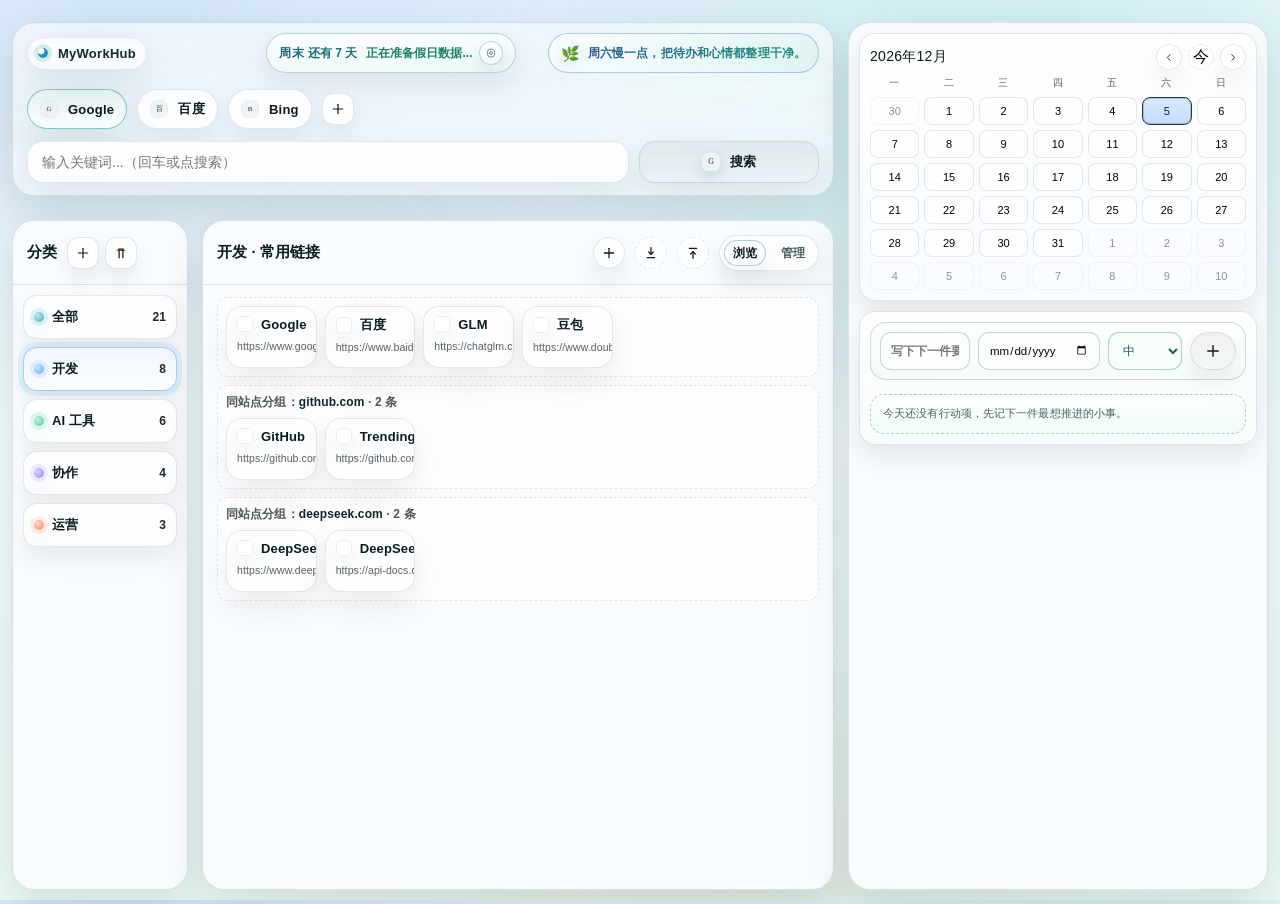
==== commit 161391ae: "feat: refine workhub todo and calendar experience" ====
--- a/MyWorkHub.html
+++ b/MyWorkHub.html
@@ -5,16 +5,6 @@
     <meta name="viewport" content="width=device-width, initial-scale=1" />
     <meta name="color-scheme" content="light" />
     <title>WorkHub · 快速搜索与常用链接</title>
-    <link
-      rel="icon"
-      type="image/svg+xml"
-      href="data:image/svg+xml,%3Csvg xmlns='http://www.w3.org/2000/svg' viewBox='0 0 64 64'%3E%3Crect width='64' height='64' rx='14' fill='%23e9f7f8'/%3E%3Ccircle cx='20' cy='22' r='8' fill='%230ea5a5'/%3E%3Cpath d='M17 22h6M20 19v6' stroke='%23ffffff' stroke-width='2' stroke-linecap='round'/%3E%3Ctext x='34' y='42' font-size='24' font-weight='700' font-family='Segoe UI, Arial, sans-serif' fill='%23122126'%3EW%3C/text%3E%3C/svg%3E"
-    />
-    <link
-      rel="shortcut icon"
-      type="image/svg+xml"
-      href="data:image/svg+xml,%3Csvg xmlns='http://www.w3.org/2000/svg' viewBox='0 0 64 64'%3E%3Crect width='64' height='64' rx='14' fill='%23e9f7f8'/%3E%3Ccircle cx='20' cy='22' r='8' fill='%230ea5a5'/%3E%3Cpath d='M17 22h6M20 19v6' stroke='%23ffffff' stroke-width='2' stroke-linecap='round'/%3E%3Ctext x='34' y='42' font-size='24' font-weight='700' font-family='Segoe UI, Arial, sans-serif' fill='%23122126'%3EW%3C/text%3E%3C/svg%3E"
-    />
 
     <style>
       /*
@@ -23,8 +13,6 @@
         - Tabs with icons; one search box + one button
         - CSS-only modals via :target
       */
-
-      @import url("https://fonts.googleapis.com/css2?family=Fraunces:opsz,wght@9..144,350;9..144,650;9..144,800&family=Noto+Sans+SC:wght@400;500;600&display=swap");
 
       :root {
         --bg0: #f2fbff;
@@ -86,7 +74,7 @@
           radial-gradient(900px 680px at 80% 10%, rgba(14, 165, 165, 0.18), transparent 55%),
           radial-gradient(800px 620px at 55% 110%, rgba(255, 153, 107, 0.14), transparent 60%),
           linear-gradient(180deg, var(--bg0), var(--bg1));
-        font-family: "Noto Sans SC", ui-sans-serif, system-ui, -apple-system, "Segoe UI", sans-serif;
+        font-family: "Microsoft YaHei", "PingFang SC", "Hiragino Sans GB", sans-serif;
         letter-spacing: 0.1px;
         overflow-x: hidden;
       }
@@ -116,6 +104,14 @@
         text-decoration: none;
       }
 
+      input,
+      select,
+      textarea,
+      button {
+        font: inherit;
+        font-family: "Microsoft YaHei", "PingFang SC", "Hiragino Sans GB", sans-serif;
+      }
+
       .wrap {
         position: relative;
         max-width: var(--max);
@@ -126,7 +122,7 @@
 
       .shell {
         display: grid;
-        grid-template-columns: 176px minmax(0, 2fr) minmax(320px, 1fr);
+        grid-template-columns: 176px minmax(0, 1.85fr) minmax(420px, 1.18fr);
         grid-template-rows: auto 1fr;
         column-gap: 14px;
         row-gap: var(--s3);
@@ -215,12 +211,6 @@
         border-bottom: 0;
         padding: 10px 14px 6px;
         gap: 0;
-      }
-
-      .panel.hero .hd .row {
-        justify-content: flex-start;
-        align-items: center;
-        gap: 14px;
       }
 
       .panel .hd {
@@ -347,7 +337,7 @@
       }
 
       .calmonth {
-        font-family: "Fraunces", Georgia, serif;
+        font-family: "Microsoft YaHei", "PingFang SC", "Hiragino Sans GB", sans-serif;
         font-size: 14px;
         letter-spacing: 0.02em;
       }
@@ -396,7 +386,10 @@
       }
 
       .calday.today {
-        border-color: color-mix(in oklab, var(--accent-2) 45%, var(--rule));
+        border-color: #24373b;
+        background: linear-gradient(180deg, #d8e8ff, #c7dcff);
+        color: #16252f;
+        box-shadow: inset 0 0 0 1px rgba(36, 55, 59, 0.22);
       }
 
       .calday.selected {
@@ -411,89 +404,184 @@
 
       .calday .dot {
         position: absolute;
-        width: 5px;
-        height: 5px;
+        width: 7px;
+        height: 7px;
         border-radius: 99px;
         left: 50%;
         bottom: 4px;
         transform: translateX(-50%);
-        background: var(--accent);
-        box-shadow: none;
-      }
-
-      .calday .mark {
-        position: absolute;
-        right: 3px;
-        top: 3px;
-        width: 12px;
-        height: 12px;
-        border-radius: 99px;
+        background: color-mix(in oklab, var(--accent) 88%, white);
+        box-shadow: 0 0 0 3px color-mix(in oklab, var(--accent) 16%, transparent);
+      }
+
+      .calday .dot.overdue-severe {
+        background: #ff5a47;
+        box-shadow: 0 0 0 3px color-mix(in oklab, #ff5a47 22%, transparent);
+      }
+
+      .calday .dot.overdue {
+        background: #ff9a63;
+        box-shadow: 0 0 0 3px color-mix(in oklab, #ff9a63 22%, transparent);
+      }
+
+      .calday .dot.today {
+        background: #f59f00;
+        box-shadow: 0 0 0 3px color-mix(in oklab, #f59f00 20%, transparent);
+      }
+
+      .calday .dot.future-near {
+        background: #20c997;
+        box-shadow: 0 0 0 3px color-mix(in oklab, #20c997 20%, transparent);
+      }
+
+      .calday .dot.future-far {
+        background: #6ea8e5;
+        box-shadow: 0 0 0 3px color-mix(in oklab, #6ea8e5 18%, transparent);
+      }
+
+      .todo-card-shell {
+        position: relative;
+        overflow: visible;
+        background:
+          linear-gradient(180deg, rgba(255, 255, 255, 0.9), rgba(247, 252, 250, 0.86)),
+          radial-gradient(320px 180px at 100% 0%, rgba(58, 123, 213, 0.05), transparent 72%);
+      }
+
+      .todo-shell-head {
+        display: none;
+      }
+
+      .todo-head {
+        display: inline-flex;
+        align-items: center;
+        gap: 10px;
+        padding: 2px 5px 2px 2px;
+        border-radius: 999px;
+        background: linear-gradient(180deg, rgba(255, 255, 255, 0.72), rgba(244, 251, 249, 0.7));
+        border: 1px solid color-mix(in oklab, var(--accent) 10%, var(--rule));
+        box-shadow: inset 0 1px 0 rgba(255, 255, 255, 0.7);
+      }
+
+      .todoquick {
+        display: grid;
+        grid-template-columns: minmax(0, 1fr) 122px 74px 46px;
+        gap: 8px;
+        margin-bottom: 10px;
+        padding: 9px;
+        border-radius: 16px;
+        border: 1px solid color-mix(in oklab, var(--accent) 10%, var(--rule));
+        background:
+          linear-gradient(180deg, rgba(255, 255, 255, 0.78), rgba(244, 251, 248, 0.74)),
+          radial-gradient(280px 140px at 0% 0%, rgba(14, 165, 165, 0.06), transparent 72%);
+        box-shadow: inset 0 1px 0 rgba(255, 255, 255, 0.72);
+      }
+
+      .todoquick input,
+      .todoquick select,
+      .todo-date-link,
+      .todo-scene-chip,
+      .todo-priority-chip {
+        border: 1px solid color-mix(in oklab, var(--accent) 14%, var(--rule));
+        background: linear-gradient(180deg, color-mix(in oklab, white 82%, var(--cream)), color-mix(in oklab, white 74%, var(--cream)));
+        border-radius: 11px;
+        padding: 7px 10px;
+        font-size: 11.5px;
+        transition: border-color 160ms ease, box-shadow 160ms ease, transform 160ms ease;
+      }
+
+      .todoquick input:focus-visible,
+      .todoquick select:focus-visible,
+      .todo-date-link:focus-visible,
+      .todo-scene-filter:focus-visible {
+        outline: none;
+        border-color: color-mix(in oklab, var(--accent) 42%, var(--rule));
+        box-shadow: 0 0 0 3px color-mix(in oklab, var(--accent) 16%, transparent);
+      }
+
+      .todoquick-title {
+        grid-column: 1;
+        min-width: 0;
+        font-size: 12.5px;
+        font-weight: 600;
+      }
+
+      .todoquick input[type="date"] {
+        grid-column: 2;
+        min-width: 0;
+        width: 122px;
+      }
+
+      input[type="date"],
+      input[type="month"] {
+        font-family: "Microsoft YaHei", "PingFang SC", "Hiragino Sans GB", sans-serif;
+      }
+
+      input[type="date"]::-webkit-datetime-edit,
+      input[type="month"]::-webkit-datetime-edit,
+      input[type="date"]::-webkit-datetime-edit-text,
+      input[type="month"]::-webkit-datetime-edit-text,
+      input[type="date"]::-webkit-datetime-edit-year-field,
+      input[type="date"]::-webkit-datetime-edit-month-field,
+      input[type="date"]::-webkit-datetime-edit-day-field,
+      input[type="month"]::-webkit-datetime-edit-year-field,
+      input[type="month"]::-webkit-datetime-edit-month-field {
+        font-family: "Microsoft YaHei", "PingFang SC", "Hiragino Sans GB", sans-serif;
+      }
+
+      .todoquick select {
+        grid-column: 3;
+        width: 74px;
+      }
+
+      .todoquick-submit {
+        grid-column: 4;
+        min-width: 46px;
+        width: 46px;
+        justify-self: end;
         display: inline-flex;
         align-items: center;
         justify-content: center;
-        font-size: 8px;
-        line-height: 1;
-      }
-
-      .calday .mark.holiday {
-        background: color-mix(in oklab, #22c55e 24%, white);
-        color: #166534;
-        border: 1px solid color-mix(in oklab, #22c55e 45%, transparent);
-      }
-
-      .calday .mark.workday {
-        background: color-mix(in oklab, #f59e0b 22%, white);
-        color: #92400e;
-        border: 1px solid color-mix(in oklab, #f59e0b 45%, transparent);
-      }
-
-      .todoquick {
+        padding: 0;
+      }
+
+      .todoquick-submit svg {
+        width: 18px;
+        height: 18px;
+      }
+
+      .todo-groups {
         display: grid;
-        grid-template-columns: 1fr auto;
-        gap: 9px;
-        margin-bottom: 12px;
-      }
-
-      .todoquick input,
-      .todoquick select {
-        border: 1px solid color-mix(in oklab, var(--accent) 14%, var(--rule));
-        background: linear-gradient(180deg, color-mix(in oklab, white 82%, var(--cream)), color-mix(in oklab, white 74%, var(--cream)));
-        border-radius: 12px;
-        padding: 9px 11px;
-        font-size: 12px;
-        transition: border-color 160ms ease, box-shadow 160ms ease;
-      }
-
-      .todoquick input:focus-visible,
-      .todoquick select:focus-visible {
-        outline: none;
-        border-color: color-mix(in oklab, var(--accent) 42%, var(--rule));
-        box-shadow: 0 0 0 3px color-mix(in oklab, var(--accent) 16%, transparent);
-      }
-
-      .todoquick input[type="date"] {
-        grid-column: 1 / -1;
+        gap: 10px;
       }
 
       .todo-g {
-        margin-top: 10px;
-        padding: 8px;
-        border-radius: 14px;
+        padding: 10px;
+        border-radius: 18px;
         border: 1px solid color-mix(in oklab, var(--accent) 10%, var(--rule));
-        background: linear-gradient(180deg, rgba(255, 255, 255, 0.72), rgba(241, 252, 248, 0.66));
+        background:
+          linear-gradient(180deg, rgba(255, 255, 255, 0.84), rgba(241, 252, 248, 0.74)),
+          radial-gradient(260px 160px at 100% 0%, rgba(14, 165, 165, 0.08), transparent 70%);
+        box-shadow: 0 10px 20px rgba(12, 27, 29, 0.04);
       }
 
       .todo-gh {
         font-size: 11px;
         color: color-mix(in oklab, var(--muted) 76%, var(--ink));
-        letter-spacing: 0.06em;
+        letter-spacing: 0.08em;
         margin: 0 0 8px;
+        display: flex;
+        align-items: center;
+        justify-content: space-between;
+        gap: 10px;
+      }
+
+      .todo-gh-main {
         display: inline-flex;
         align-items: center;
         gap: 7px;
       }
 
-      .todo-gh::before {
+      .todo-gh-main::before {
         content: "";
         width: 8px;
         height: 8px;
@@ -502,19 +590,24 @@
         box-shadow: 0 0 0 4px color-mix(in oklab, var(--accent) 16%, transparent);
       }
 
+      .todo-group-meta {
+        font-size: 10.5px;
+        color: color-mix(in oklab, var(--muted) 80%, var(--ink));
+      }
+
       .todo-list {
         display: grid;
-        gap: 7px;
+        gap: 8px;
       }
 
       .todo-item {
         border: 1px solid color-mix(in oklab, var(--accent) 14%, var(--rule));
-        border-radius: 14px;
-        background: linear-gradient(180deg, color-mix(in oklab, white 83%, var(--cream)), color-mix(in oklab, white 75%, var(--cream)));
-        box-shadow: 0 10px 22px rgba(12, 27, 29, 0.08);
-        padding: 8px 9px;
+        border-radius: 16px;
+        background: linear-gradient(180deg, color-mix(in oklab, white 87%, var(--cream)), color-mix(in oklab, white 77%, var(--cream)));
+        box-shadow: 0 12px 24px rgba(12, 27, 29, 0.07);
+        padding: 10px;
         display: grid;
-        grid-template-columns: auto 1fr auto;
+        grid-template-columns: auto minmax(0, 1fr) auto;
         align-items: center;
         gap: 8px;
         transition: transform 180ms ease, box-shadow 180ms ease, border-color 180ms ease, background 180ms ease;
@@ -524,13 +617,38 @@
       .todo-item:hover {
         transform: translateY(-1px);
         border-color: color-mix(in oklab, var(--accent) 34%, var(--rule));
-        box-shadow: 0 14px 28px rgba(12, 27, 29, 0.1);
+        box-shadow: 0 16px 28px rgba(12, 27, 29, 0.1);
       }
 
       .todo-item.done {
-        border-color: color-mix(in oklab, var(--accent) 24%, var(--rule));
-        background: linear-gradient(180deg, color-mix(in oklab, #dff8ed 70%, white), color-mix(in oklab, #dff8ed 58%, var(--cream)));
-        box-shadow: 0 10px 20px rgba(18, 121, 94, 0.12);
+        border-color: color-mix(in oklab, var(--cat-mint) 22%, var(--rule));
+        background: linear-gradient(180deg, color-mix(in oklab, #dff8ed 76%, white), color-mix(in oklab, #dff8ed 58%, var(--cream)));
+        box-shadow: 0 10px 20px rgba(18, 121, 94, 0.09);
+      }
+
+      .todo-main {
+        min-width: 0;
+        display: grid;
+        grid-template-columns: minmax(0, 1fr) 44px 96px;
+        align-items: center;
+        gap: 5px;
+        overflow: hidden;
+      }
+
+      .todo-title-row {
+        grid-column: 1;
+        min-width: 0;
+        overflow: hidden;
+      }
+
+      .todo-t {
+        font-size: 13px;
+        font-weight: 600;
+        line-height: 1.3;
+        min-width: 0;
+        white-space: nowrap;
+        overflow: hidden;
+        text-overflow: ellipsis;
       }
 
       .todo-item.done .todo-t {
@@ -539,9 +657,113 @@
         color: color-mix(in oklab, var(--muted) 70%, var(--ink));
       }
 
+      .todo-meta {
+        display: contents;
+      }
+
+      .todo-priority-chip,
+      .todo-date-link {
+        display: inline-flex;
+        align-items: center;
+        justify-content: center;
+        gap: 4px;
+        padding: 5px 7px;
+        font-size: 10.5px;
+        line-height: 1;
+        border-radius: 999px;
+        justify-self: stretch;
+        min-width: 0;
+      }
+
+      .todo-date-link {
+        cursor: pointer;
+        color: inherit;
+        white-space: nowrap;
+        border: 1px solid color-mix(in oklab, var(--accent-3) 16%, var(--rule));
+        background: color-mix(in oklab, white 82%, var(--accent-3));
+      }
+
+      .todo-date-link[data-tone="overdue-severe"] {
+        background: #ffe0db;
+        border-color: #ff8c79;
+        color: #76180f;
+      }
+
+      .todo-date-link[data-tone="overdue"] {
+        background: #ffe7d6;
+        border-color: #ffb184;
+        color: #8b3f16;
+      }
+
+      .todo-date-link[data-tone="today"] {
+        background: #fff0cf;
+        border-color: #f0c36b;
+        color: #745200;
+      }
+
+      .todo-date-link[data-tone="future-near"] {
+        background: #dcf7ed;
+        border-color: #86d9bc;
+        color: #17614d;
+      }
+
+      .todo-date-link[data-tone="future-far"] {
+        background: #e2efff;
+        border-color: #9dc2f1;
+        color: #285f92;
+      }
+
+      .todo-priority-chip[data-priority="high"] {
+        background: color-mix(in oklab, white 66%, #ff7a59);
+        border-color: color-mix(in oklab, #ff7a59 42%, var(--rule));
+        color: #7f2f10;
+      }
+
+      .todo-priority-chip[data-priority="medium"] {
+        background: color-mix(in oklab, white 70%, #62cbd0);
+        border-color: color-mix(in oklab, #0ea5a5 26%, var(--rule));
+        color: #165d63;
+      }
+
+      .todo-priority-chip[data-priority="low"] {
+        background: color-mix(in oklab, white 86%, #cfd8e3);
+        border-color: color-mix(in oklab, #94a3b8 24%, var(--rule));
+        color: #4f5f70;
+      }
+
+      #todo-quick-priority[data-priority="high"],
+      #tp[data-priority="high"] {
+        background: color-mix(in oklab, white 74%, #ffe1d8);
+        border-color: color-mix(in oklab, #ff7a59 34%, var(--rule));
+        color: #8a3514;
+      }
+
+      #todo-quick-priority[data-priority="medium"],
+      #tp[data-priority="medium"] {
+        background: color-mix(in oklab, white 74%, #dff7f4);
+        border-color: color-mix(in oklab, #0ea5a5 24%, var(--rule));
+        color: #185f63;
+      }
+
+      #todo-quick-priority[data-priority="low"],
+      #tp[data-priority="low"] {
+        background: color-mix(in oklab, white 80%, #edf2f7);
+        border-color: color-mix(in oklab, #94a3b8 20%, var(--rule));
+        color: #536171;
+      }
+
+      .todo-item-actions {
+        display: flex;
+        align-items: center;
+        gap: 4px;
+        padding-left: 2px;
+        flex-shrink: 0;
+      }
+
       .todo-cb {
-        width: 17px;
-        height: 17px;
+        width: 18px;
+        height: 18px;
+        margin-top: 2px;
         accent-color: color-mix(in oklab, var(--accent) 78%, #0f766e);
         cursor: pointer;
         transition: transform 140ms ease;
@@ -551,18 +773,30 @@
         transform: scale(1.08);
       }
 
-      .todo-t {
-        font-size: 12.5px;
-        font-weight: 600;
-        line-height: 1.35;
+      .todo-completed {
+        margin-top: 8px;
+        border-top: 1px dashed color-mix(in oklab, var(--rule) 84%, transparent);
+        padding-top: 8px;
+      }
+
+      .todo-completed summary {
+        cursor: pointer;
+        font-size: 11px;
+        color: color-mix(in oklab, var(--muted) 84%, var(--ink));
+        list-style: none;
+      }
+
+      .todo-completed summary::-webkit-details-marker {
+        display: none;
       }
 
       .todo-empty {
         margin-top: 4px;
         border: 1px dashed color-mix(in oklab, var(--accent) 26%, var(--rule));
-        border-radius: 12px;
-        padding: 10px;
-        font-size: 11.5px;
+        border-radius: 14px;
+        padding: 11px 12px;
+        font-size: 11px;
+        line-height: 1.45;
         color: color-mix(in oklab, var(--muted) 86%, var(--ink));
         background: linear-gradient(180deg, rgba(255, 255, 255, 0.72), rgba(230, 250, 244, 0.5));
       }
@@ -575,6 +809,99 @@
         to {
           opacity: 1;
           transform: translateY(0);
+        }
+      }
+
+      @media (max-width: 1100px) {
+        .todo-shell-head {
+          grid-template-columns: 1fr;
+        }
+
+        .todo-head {
+          justify-self: start;
+        }
+
+        .hero-countdown {
+          min-width: 0;
+          max-width: none;
+          width: 100%;
+          grid-template-columns: auto 1fr;
+        }
+
+        .hero-countdown .plan-link {
+          grid-column: 2;
+        }
+
+        .hero-countdown-values {
+          grid-column: 1 / -1;
+          display: grid;
+          grid-template-columns: 1fr 1fr;
+          gap: 8px 12px;
+        }
+
+        .hero-countdown-item {
+          overflow: hidden;
+        }
+
+        .hero-countdown .countdown-v {
+          overflow: hidden;
+          text-overflow: ellipsis;
+        }
+
+        .todoquick {
+          grid-template-columns: minmax(0, 1fr) 122px 74px 46px;
+        }
+
+        .todoquick-title { grid-column: 1; }
+        .todoquick input[type="date"] { grid-column: 2; width: 122px; }
+        .todoquick select { grid-column: 3; width: 74px; }
+        .todoquick-submit { grid-column: 4; }
+      }
+
+      @media (max-width: 720px) {
+        .panel.hero .hd .row {
+          flex-wrap: wrap;
+        }
+
+        .hero-note {
+          margin-left: 0;
+          width: 100%;
+          justify-content: flex-start;
+          text-align: left;
+        }
+
+        .hero-countdown {
+          margin-left: 0;
+          max-width: none;
+          width: 100%;
+        }
+
+        .hero-countdown-values {
+          grid-template-columns: 1fr;
+        }
+
+        .todoquick {
+          grid-template-columns: 1fr;
+          padding: 8px;
+        }
+
+        .todoquick input[type="date"],
+        .todoquick select,
+        .todoquick-submit {
+          grid-column: 1 / -1;
+        }
+
+        .todoquick-title {
+          grid-column: 1 / -1;
+        }
+
+        .todo-item {
+          grid-template-columns: auto minmax(0, 1fr);
+        }
+
+        .todo-item-actions {
+          grid-column: 2;
+          justify-content: flex-end;
         }
       }
 
@@ -586,13 +913,8 @@
       }
 
       .catpanel .hd .row {
-        justify-content: space-between;
+        justify-content: flex-start;
         gap: 10px;
-      }
-
-      .catpanel .title {
-        white-space: nowrap;
-        flex: 0 0 auto;
       }
 
       .kicker {
@@ -672,38 +994,135 @@
       }
 
       .motto {
-        max-width: none;
+        max-width: 460px;
         display: inline-flex;
         align-items: center;
-        gap: 0;
-        padding: 0;
+        gap: 10px;
+        padding: 8px 10px;
+        border-radius: 999px;
+        border: 1px solid color-mix(in oklab, var(--rule) 70%, transparent);
+        background: linear-gradient(
+            180deg,
+            rgba(255, 255, 255, 0.66),
+            rgba(255, 255, 255, 0.38)
+          );
+        backdrop-filter: blur(8px);
+        box-shadow: 0 16px 40px rgba(12, 27, 29, 0.10);
         color: color-mix(in oklab, var(--ink) 82%, var(--muted));
       }
 
       .brand-name {
-        font-family: "Fraunces", "Noto Sans SC", serif;
-        font-size: 29px;
-        font-weight: 650;
-        line-height: 1;
+        font-size: 13px;
+        font-weight: 700;
         letter-spacing: 0.02em;
-        color: color-mix(in oklab, var(--ink) 92%, #103d45);
-        text-shadow: 0 6px 20px rgba(14, 165, 165, 0.16);
       }
 
       .hero-note {
-        margin-left: 0;
-        max-width: 560px;
-        text-align: left;
+        margin-left: 18px;
+        max-width: 420px;
+        text-align: right;
         color: color-mix(in oklab, var(--ink) 72%, var(--muted));
         display: inline-flex;
         align-items: center;
-        justify-content: flex-start;
+        justify-content: flex-end;
         gap: 8px;
         padding: 7px 12px;
+        min-height: 40px;
         border-radius: 999px;
         background: linear-gradient(120deg, rgba(255, 255, 255, 0.72), rgba(213, 241, 235, 0.55));
         border: 1px solid color-mix(in oklab, var(--accent-3) 22%, var(--rule));
         animation: noteGlow 2.8s ease-in-out infinite, noteFloat 4.8s ease-in-out infinite;
+      }
+
+      .hero-countdown {
+        margin-left: auto;
+        min-width: 0;
+        max-width: none;
+        width: max-content;
+        padding: 7px 12px;
+        min-height: 40px;
+        border-radius: 999px;
+        border: 1px solid color-mix(in oklab, var(--accent) 16%, var(--rule));
+        background:
+          linear-gradient(180deg, rgba(255, 255, 255, 0.78), rgba(239, 251, 246, 0.7)),
+          radial-gradient(180px 120px at 100% 0%, rgba(14, 165, 165, 0.08), transparent 70%);
+        box-shadow: 0 12px 26px rgba(12, 27, 29, 0.08);
+        display: flex;
+        align-items: center;
+        gap: 6px;
+        overflow: hidden;
+      }
+
+      .hero-countdown-head {
+        display: flex;
+        align-items: center;
+        gap: 8px;
+        min-width: 0;
+        flex: 0 1 auto;
+      }
+
+      .hero-countdown-values {
+        min-width: 0;
+        display: flex;
+        align-items: center;
+        gap: 10px;
+        overflow: hidden;
+        flex: 0 1 auto;
+      }
+
+      .hero-countdown-item {
+        display: inline-flex;
+        align-items: center;
+        gap: 4px;
+        min-width: 0;
+        flex: 0 1 auto;
+        overflow: visible;
+      }
+
+      .hero-countdown .countdown-k {
+        white-space: nowrap;
+        font-size: 12px;
+        font-weight: 600;
+        line-height: 1;
+      }
+
+      .hero-countdown .plan-link {
+        width: 24px;
+        height: 24px;
+        border-radius: 999px;
+        border: 1px solid color-mix(in oklab, var(--accent-3) 18%, var(--rule));
+        background: linear-gradient(180deg, rgba(255, 255, 255, 0.9), rgba(243, 250, 249, 0.84));
+        display: inline-flex;
+        align-items: center;
+        justify-content: center;
+        flex-shrink: 0;
+        box-shadow: 0 8px 16px rgba(12, 27, 29, 0.08);
+      }
+
+      .hero-countdown .countdown-v {
+        font-size: 12px;
+        font-weight: 700;
+        line-height: 1;
+        white-space: nowrap;
+        overflow: visible;
+      }
+
+      .hero-countdown-item.compact {
+        gap: 0;
+      }
+
+      .hero-countdown-head > .hero-countdown-item .countdown-k,
+      .hero-countdown-head > .hero-countdown-item .countdown-v {
+        color: #1c6b77;
+      }
+
+      .hero-countdown-values .hero-countdown-item .countdown-v {
+        color: #1f7f69;
+      }
+
+      .hero-countdown .plan-link svg {
+        width: 12px;
+        height: 12px;
       }
 
       .motto-emoji {
@@ -743,6 +1162,17 @@
       @keyframes textShimmer {
         0% { background-position: 0% 50%; }
         100% { background-position: 180% 50%; }
+      }
+
+      .spark {
+        width: 10px;
+        height: 10px;
+        border-radius: 99px;
+        background: radial-gradient(circle at 30% 30%, #fff 0 35%, transparent 36%),
+          linear-gradient(135deg, var(--accent-3), var(--accent));
+        box-shadow:
+          0 0 0 4px color-mix(in oklab, var(--accent) 18%, transparent),
+          0 14px 30px rgba(58, 123, 213, 0.18);
       }
 
       .motto-t {
@@ -1164,15 +1594,6 @@
         box-shadow: 0 12px 26px rgba(12, 27, 29, 0.08);
       }
 
-      .field .modeToggle {
-        width: 100%;
-      }
-
-      .field .modeToggle label {
-        flex: 1;
-        text-align: center;
-      }
-
       .modeToggle input {
         position: absolute;
         width: 1px;
@@ -1197,9 +1618,7 @@
       }
 
       #mode-browse:checked ~ label[for="mode-browse"],
-      #mode-manage:checked ~ label[for="mode-manage"],
-      #cm-add:checked ~ label[for="cm-add"],
-      #cm-edit:checked ~ label[for="cm-edit"] {
+      #mode-manage:checked ~ label[for="mode-manage"] {
         background: color-mix(in oklab, white 70%, var(--cream));
         color: var(--ink);
         border-color: color-mix(in oklab, var(--accent) 26%, var(--rule));
@@ -1528,17 +1947,6 @@
         overflow: hidden;
       }
 
-      #modal-holidays .sheet {
-        max-height: min(86vh, 860px);
-        display: flex;
-        flex-direction: column;
-      }
-
-      #modal-holidays .sheet .bd {
-        overflow: auto;
-        min-height: 0;
-      }
-
       .sheet .hd {
         padding: 16px 18px;
         display: flex;
@@ -1569,12 +1977,6 @@
         color: var(--muted);
         letter-spacing: 0.06em;
         text-transform: uppercase;
-      }
-
-      .field .hint {
-        margin-top: 2px;
-        font-size: 12px;
-        color: color-mix(in oklab, var(--muted) 85%, var(--ink));
       }
 
       .field input,
@@ -1648,13 +2050,17 @@
         bottom: 18px;
         right: 18px;
         z-index: 40;
-        width: 200px;
-        pointer-events: none;
+        max-width: 320px;
+        pointer-events: auto;
         opacity: 0.92;
         display: none;
+        align-items: center;
+        gap: 10px;
       }
 
       .toast .msg {
+        flex: 1;
+        min-width: 0;
         border: 1px solid color-mix(in oklab, var(--rule) 85%, transparent);
         background: color-mix(in oklab, white 78%, var(--cream));
         border-radius: var(--radius-2);
@@ -1681,9 +2087,20 @@
       }
 
       .toast .msg span {
-        display: none !important;
+        display: block;
         font-size: 12px;
         color: var(--muted);
+      }
+
+      .toast-action {
+        border: 1px solid color-mix(in oklab, var(--accent-3) 20%, var(--rule));
+        background: linear-gradient(180deg, color-mix(in oklab, white 82%, var(--accent-3)), white);
+        color: var(--ink);
+        border-radius: 999px;
+        padding: 8px 12px;
+        font-size: 11px;
+        cursor: pointer;
+        box-shadow: 0 12px 24px rgba(12, 27, 29, 0.12);
       }
 
       /* page load */
@@ -1749,9 +2166,29 @@
           <div class="hd">
             <div class="row">
               <div class="motto" role="note" title="MyWorkHub">
+                <span class="spark" aria-hidden="true"></span>
                 <span class="brand-name">MyWorkHub</span>
               </div>
-              <div class="hero-note" role="note" title="每日一句">
+              <section class="hero-countdown" aria-label="放假倒计时">
+                <div class="hero-countdown-head">
+                  <div class="hero-countdown-item">
+                    <span class="countdown-k">周末</span>
+                    <span class="countdown-v" id="weekend-countdown">计算中...</span>
+                  </div>
+                  <div class="hero-countdown-values">
+                  <div class="hero-countdown-item compact">
+                    <span class="countdown-v" id="holiday-countdown">尚未配置</span>
+                  </div>
+                  </div>
+                </div>
+                <a href="#modal-holidays" class="plan-link" id="open-holidays-modal-hero" title="管理假日" aria-label="管理假日">
+                  <svg viewBox="0 0 24 24" fill="none" aria-hidden="true">
+                    <path d="M12 3.8 14 5l2.3-.2.9 2.1 2 1.1-.5 2.2 1.2 2-1.2 2 .5 2.2-2 1.1-.9 2.1-2.3-.2-2 1.2-2-1.2-2.3.2-.9-2.1-2-1.1.5-2.2-1.2-2 1.2-2-.5-2.2 2-1.1.9-2.1L10 5l2-1.2Z" stroke="#2f6572" stroke-width="1.4" stroke-linejoin="round" />
+                    <path d="M12 9.2a2.8 2.8 0 1 0 0 5.6 2.8 2.8 0 0 0 0-5.6Z" stroke="#2f6572" stroke-width="1.4" />
+                  </svg>
+                </a>
+              </section>
+              <div class="hero-note" role="note" title="每日一句（示意）">
                 <span id="motto-emoji" class="motto-emoji" aria-hidden="true">✨</span>
                 <span id="motto-text" class="motto-t">把今天最重要的一件事先推进一点点。</span>
               </div>
@@ -1787,22 +2224,20 @@
               <div class="row">
                 <div class="title">分类</div>
                 <div class="sidebar-actions">
-                  <a id="open-category-manage" class="iconbtn sm" href="#modal-category" title="分类管理">
-                    <span class="sr">分类管理</span>
+                  <a id="open-category-manage" class="iconbtn sm" href="#modal-category" title="新增/重命名分类">
+                    <span class="sr">管理分类</span>
                     <svg viewBox="0 0 24 24" fill="none" aria-hidden="true">
-                      <path d="M5.2 8h13.6" stroke="#14120d" stroke-width="1.8" stroke-linecap="round" />
-                      <path d="M5.2 16h13.6" stroke="#14120d" stroke-width="1.8" stroke-linecap="round" />
-                      <circle cx="9.3" cy="8" r="1.9" stroke="#14120d" stroke-width="1.8" />
-                      <circle cx="14.7" cy="16" r="1.9" stroke="#14120d" stroke-width="1.8" />
+                      <path d="M12 5v14" stroke="#14120d" stroke-width="1.8" stroke-linecap="round" />
+                      <path d="M5 12h14" stroke="#14120d" stroke-width="1.8" stroke-linecap="round" />
                     </svg>
                   </a>
-                  <a id="open-category-delete" class="iconbtn sm" href="#modal-category-danger" title="删除分类">
+                  <a id="open-category-delete" class="iconbtn sm" href="#modal-category-danger" title="删除分类（示意）">
                     <span class="sr">删除分类</span>
                     <svg viewBox="0 0 24 24" fill="none" aria-hidden="true">
-                      <path d="M6.5 8h11" stroke="#0c1b1d" stroke-width="1.8" stroke-linecap="round" />
-                      <path d="M9.2 8v11" stroke="#0c1b1d" stroke-width="1.8" stroke-linecap="round" />
-                      <path d="M14.8 8v11" stroke="#0c1b1d" stroke-width="1.8" stroke-linecap="round" />
-                      <path d="M8.5 6.2h7" stroke="#0c1b1d" stroke-width="1.8" stroke-linecap="round" />
+                      <path d="M6.5 8.2h11" stroke="#b1402a" stroke-width="1.8" stroke-linecap="round" />
+                      <path d="M9.2 8.2v11" stroke="#14120d" stroke-width="1.8" stroke-linecap="round" />
+                      <path d="M14.8 8.2v11" stroke="#14120d" stroke-width="1.8" stroke-linecap="round" />
+                      <path d="M8.4 6.3h7.2" stroke="#14120d" stroke-width="1.8" stroke-linecap="round" />
                     </svg>
                   </a>
                 </div>
@@ -1857,17 +2292,17 @@
                   <a class="toolbtn ghost" href="#modal-data-import" title="导入">
                     <span class="sr">导入</span>
                     <svg viewBox="0 0 24 24" fill="none" aria-hidden="true">
-                      <path d="M12 20V10" stroke="#0c1b1d" stroke-width="1.9" stroke-linecap="round" />
-                      <path d="M15.5 13.5 12 10 8.5 13.5" stroke="#0c1b1d" stroke-width="1.9" stroke-linecap="round" stroke-linejoin="round" />
-                      <path d="M6.5 5h11" stroke="#0c1b1d" stroke-width="1.9" stroke-linecap="round" />
+                      <path d="M12 4v10" stroke="#0c1b1d" stroke-width="1.9" stroke-linecap="round" />
+                      <path d="M8.5 10.5 12 14l3.5-3.5" stroke="#0c1b1d" stroke-width="1.9" stroke-linecap="round" stroke-linejoin="round" />
+                      <path d="M6.5 19h11" stroke="#0c1b1d" stroke-width="1.9" stroke-linecap="round" />
                     </svg>
                   </a>
                   <a id="data-export-direct-btn" class="toolbtn ghost" href="#" title="导出">
                     <span class="sr">导出</span>
                     <svg viewBox="0 0 24 24" fill="none" aria-hidden="true">
-                      <path d="M12 4v10" stroke="#0c1b1d" stroke-width="1.9" stroke-linecap="round" />
-                      <path d="M8.5 10.5 12 14l3.5-3.5" stroke="#0c1b1d" stroke-width="1.9" stroke-linecap="round" stroke-linejoin="round" />
-                      <path d="M6.5 19h11" stroke="#0c1b1d" stroke-width="1.9" stroke-linecap="round" />
+                      <path d="M12 20V10" stroke="#0c1b1d" stroke-width="1.9" stroke-linecap="round" />
+                      <path d="M15.5 13.5 12 10 8.5 13.5" stroke="#0c1b1d" stroke-width="1.9" stroke-linecap="round" stroke-linejoin="round" />
+                      <path d="M6.5 5h11" stroke="#0c1b1d" stroke-width="1.9" stroke-linecap="round" />
                     </svg>
                   </a>
 
@@ -2099,21 +2534,6 @@
 
           <aside class="panel reveal d3 planpanel" aria-label="周计划">
             <div class="planbody">
-              <section class="plancard" aria-label="放假倒计时">
-                <div class="plan-h">
-                  <strong>放假倒计时</strong>
-                  <a href="#modal-holidays" class="plan-link" id="open-holidays-modal">管理假日</a>
-                </div>
-                <div class="countdown-row">
-                  <span class="countdown-k">周末</span>
-                  <span class="countdown-v" id="weekend-countdown">计算中...</span>
-                </div>
-                <div class="countdown-row">
-                  <span class="countdown-k">法定假日</span>
-                  <span class="countdown-v" id="holiday-countdown">尚未配置</span>
-                </div>
-              </section>
-
               <section class="plancard" aria-label="日历">
                 <div class="calbar">
                   <div class="calmonth" id="calendar-month-title">2026年03月</div>
@@ -2136,9 +2556,8 @@
                 <div class="calgrid" id="calendar-grid" role="grid" aria-label="月历"></div>
               </section>
 
-              <section class="plancard" aria-label="待办">
-                <div class="plan-h">
-                  <strong id="todo-panel-title">待办</strong>
+              <section class="plancard todo-card-shell" aria-label="待办">
+                <div class="plan-h todo-shell-head">
                   <span class="todo-head">
                     <span class="seg" role="tablist" aria-label="待办维度">
                       <button id="todo-view-week-btn" class="segbtn" type="button" data-action="todo-view-week" aria-selected="true">周</button>
@@ -2150,13 +2569,24 @@
 
                 <form class="todoquick" id="todo-quick-form">
                   <label class="sr" for="todo-quick-title">新增待办</label>
-                  <input id="todo-quick-title" type="text" placeholder="记录一件要推进的事..." />
-                  <button class="btn tight" type="submit">新增</button>
+                  <input id="todo-quick-title" class="todoquick-title" type="text" placeholder="写下下一件要推进的小事..." />
                   <label class="sr" for="todo-quick-date">指定日期</label>
                   <input id="todo-quick-date" type="date" />
+                  <label class="sr" for="todo-quick-priority">优先级</label>
+                  <select id="todo-quick-priority">
+                    <option value="high">高</option>
+                    <option value="medium" selected>中</option>
+                    <option value="low">低</option>
+                  </select>
+                  <button class="btn tight todoquick-submit" type="submit" title="新增待办" aria-label="新增待办">
+                    <svg viewBox="0 0 24 24" fill="none" aria-hidden="true">
+                      <path d="M12 5v14" stroke="#0c1b1d" stroke-width="1.9" stroke-linecap="round" />
+                      <path d="M5 12h14" stroke="#0c1b1d" stroke-width="1.9" stroke-linecap="round" />
+                    </svg>
+                  </button>
                 </form>
 
-                <div id="todo-groups"></div>
+                <div id="todo-groups" class="todo-groups"></div>
               </section>
             </div>
           </aside>
@@ -2212,7 +2642,7 @@
       <a class="overlay" href="#" aria-label="关闭"></a>
       <div class="sheet" role="dialog" aria-modal="true">
         <div class="hd">
-          <strong id="category-modal-title">分类管理</strong>
+          <strong>分类管理</strong>
           <a class="iconbtn" href="#" title="关闭">
             <span class="sr">关闭</span>
             <svg viewBox="0 0 24 24" fill="none" aria-hidden="true">
@@ -2222,16 +2652,6 @@
           </a>
         </div>
         <div class="bd">
-          <div class="field">
-            <label>操作</label>
-            <div class="modeToggle" aria-label="分类操作类型">
-              <input type="radio" name="category-mode" id="cm-add" checked />
-              <input type="radio" name="category-mode" id="cm-edit" />
-              <label for="cm-add">新增分类</label>
-              <label for="cm-edit">修改已有分类</label>
-            </div>
-            <div id="category-mode-hint" class="hint"></div>
-          </div>
           <div class="field">
             <label for="cn">分类名</label>
             <input id="cn" type="text" placeholder="例如：开发 / AI 工具 / 协作" />
@@ -2248,6 +2668,13 @@
               <button type="button" class="color-swatch" data-color="slate" aria-checked="false" title="slate"></button>
             </div>
             <input id="cc" type="hidden" value="sky" />
+          </div>
+          <div class="field">
+            <label for="cm">操作</label>
+            <select id="cm">
+              <option value="add">新增</option>
+              <option value="rename">重命名当前分类</option>
+            </select>
           </div>
         </div>
         <div class="ft">
@@ -2442,21 +2869,25 @@
             <input id="tt" type="text" placeholder="例如：整理需求说明并发给团队" />
           </div>
           <div class="field">
-            <label for="td">安排到周几</label>
-            <select id="td">
-              <option value="">本周未安排</option>
-              <option value="1">周一</option>
-              <option value="2">周二</option>
-              <option value="3">周三</option>
-              <option value="4">周四</option>
-              <option value="5">周五</option>
-              <option value="6">周六</option>
-              <option value="7">周日</option>
+            <label for="tdt">日期（可留空）</label>
+            <input id="tdt" type="date" />
+          </div>
+          <div class="field">
+            <label for="tp">优先级</label>
+            <select id="tp">
+              <option value="high">高</option>
+              <option value="medium">中</option>
+              <option value="low">低</option>
             </select>
           </div>
           <div class="field">
-            <label for="tm">所属月份</label>
-            <input id="tm" type="month" />
+            <label for="ts">场景</label>
+            <select id="ts">
+              <option value="work">工作</option>
+              <option value="life">生活</option>
+              <option value="study">学习</option>
+              <option value="other">其他</option>
+            </select>
           </div>
         </div>
         <div class="ft">
@@ -2538,6 +2969,7 @@
           <span>保存成功 / 导入失败 / URL 不合法 等反馈会出现在这里。</span>
         </div>
       </div>
+      <button type="button" class="toast-action" hidden>撤销</button>
     </div>
 
     <script>
@@ -2551,14 +2983,6 @@
         const HOLIDAY_CACHE_PREFIX = "workhub.holidays.cache.v1.";
         const HOLIDAY_CACHE_TTL_MS = 86400000 * 90;
         const HOLIDAY_MANUAL_KEY = "workhub.holidays.manual.v1";
-        const CN_2026_WORKDAY_OVERRIDES = new Set([
-          "2026-02-15",
-          "2026-02-28",
-          "2026-04-26",
-          "2026-05-09",
-          "2026-09-27",
-          "2026-10-10",
-        ]);
         const ALL_CATEGORY_ID = "all";
         const COLOR_TOKENS = new Set(["mint", "sky", "aqua", "coral", "lemon", "lilac", "slate"]);
         const COMMON_ENGINES = [
@@ -2609,48 +3033,13 @@
           "eng-lechat",
         ]);
         const WEEKDAY_MOTTOS = {
-          1: [
-            { id: "mon-1", emoji: "☕", text: "周一先别卷宇宙，先卷完第一件小事。" },
-            { id: "mon-2", emoji: "🧩", text: "周一任务像拼图，先拼边角，心态就稳了。" },
-            { id: "mon-3", emoji: "🛠", text: "周一开机中：先修情绪bug，再修需求bug。" },
-            { id: "mon-4", emoji: "🎯", text: "周一秘诀：目标别定太大，先定能做完的。" },
-          ],
-          2: [
-            { id: "tue-1", emoji: "🚀", text: "周二战斗力上线，先打最难那关，后面全是奖励。" },
-            { id: "tue-2", emoji: "⚡", text: "周二效率buff：先做10分钟，灵感会自己续费。" },
-            { id: "tue-3", emoji: "🥤", text: "周二别硬扛，喝口水再开干，思路会更听话。" },
-            { id: "tue-4", emoji: "🏁", text: "周二小冲刺：今天赢一局，明天就轻松一格。" },
-          ],
-          3: [
-            { id: "wed-1", emoji: "🧠", text: "周三脑力赛：专注25分钟，摸鱼5分钟，科学快乐。" },
-            { id: "wed-2", emoji: "📌", text: "周三先钉住一件关键事，其他噪音自动静音。" },
-            { id: "wed-3", emoji: "😎", text: "周三稳住别慌，你不是拖延，你是在蓄力。" },
-            { id: "wed-4", emoji: "🎮", text: "周三像打副本，先清主线，再捡支线经验。" },
-          ],
-          4: [
-            { id: "thu-1", emoji: "💡", text: "周四灵感日：想到就记，做完就悄悄炫耀。" },
-            { id: "thu-2", emoji: "📝", text: "周四记下三个小胜利，下班路都更有风。" },
-            { id: "thu-3", emoji: "🔧", text: "周四修修补补，周五就能体面收官。" },
-            { id: "thu-4", emoji: "🍀", text: "周四好运姿势：先动手，灵感才会跟上来。" },
-          ],
-          5: [
-            { id: "fri-1", emoji: "🎉", text: "周五收官局：清掉一件大事，周末直接加糖。" },
-            { id: "fri-2", emoji: "📦", text: "周五打包烦恼，给自己留个干净的下周一。" },
-            { id: "fri-3", emoji: "🏆", text: "周五不求满分，求一个“我尽力了而且挺好”。" },
-            { id: "fri-4", emoji: "🌈", text: "周五进度条快满了，别忘了给自己点个赞。" },
-          ],
-          6: [
-            { id: "sat-1", emoji: "😌", text: "周六慢速模式：做一点，歇一点，快乐多一点。" },
-            { id: "sat-2", emoji: "🌿", text: "周六把待办减半，把心情加倍。" },
-            { id: "sat-3", emoji: "☀️", text: "周六不内耗，今天的KPI是“轻松且有序”。" },
-            { id: "sat-4", emoji: "🍵", text: "周六先整理桌面，再整理脑子，效率会回礼。" },
-          ],
-          7: [
-            { id: "sun-1", emoji: "🌞", text: "周日预热：今天多一点从容，明天少一点慌张。" },
-            { id: "sun-2", emoji: "🧭", text: "周日定个轻计划，下周就不会被计划反杀。" },
-            { id: "sun-3", emoji: "💤", text: "周日该充电就充电，效率来自电量而非意志力。" },
-            { id: "sun-4", emoji: "🎈", text: "周日小目标：把明天的自己安排得像VIP。" },
-          ],
+          1: { emoji: "☕", text: "周一开机中，先把第一颗小齿轮转起来。" },
+          2: { emoji: "🚀", text: "周二冲刺位，今天适合把一个小目标打穿。" },
+          3: { emoji: "🎯", text: "周三稳住节奏，先拿下一件最关键的事。" },
+          4: { emoji: "💡", text: "周四灵感日，想到就记下，做到就加分。" },
+          5: { emoji: "🎉", text: "周五收官局，清掉一件事，周末更轻松。" },
+          6: { emoji: "🌿", text: "周六慢一点，把待办和心情都整理干净。" },
+          7: { emoji: "🌞", text: "周日预热中，给下周的自己留一点从容。" },
         };
 
         const state = {
@@ -2674,6 +3063,8 @@
             pageLoaded: false,
             toastTimer: null,
             holidayAutoStatus: "idle", // idle | loading | ok | error | manual
+            lastCompletedTodo: null,
+            toastActionHandler: null,
           },
         };
 
@@ -2702,10 +3093,7 @@
           engineAddBtn: document.getElementById("engine-add-btn"),
           engineCustomAddBtn: document.getElementById("engine-custom-add-btn"),
           openLinkModal: document.getElementById("open-link-modal"),
-          openCategoryManage: document.getElementById("open-category-manage"),
           openCategoryDelete: document.getElementById("open-category-delete"),
-          categoryModalTitle: document.getElementById("category-modal-title"),
-          categoryModeHint: document.getElementById("category-mode-hint"),
           linkModalTitle: document.getElementById("link-modal-title"),
           linkTitleInput: document.getElementById("lt"),
           linkUrlInput: document.getElementById("lu"),
@@ -2715,8 +3103,7 @@
           categoryNameInput: document.getElementById("cn"),
           categoryColorSelect: document.getElementById("cc"),
           categoryColorPalette: document.getElementById("cc-palette"),
-          categoryModeAdd: document.getElementById("cm-add"),
-          categoryModeEdit: document.getElementById("cm-edit"),
+          categoryModeSelect: document.getElementById("cm"),
           categoryConfirmBtn: document.getElementById("category-confirm-btn"),
           dangerCategoryName: document.getElementById("danger-category-name"),
           dangerCategoryCount: document.getElementById("danger-category-count"),
@@ -2739,10 +3126,12 @@
           todoQuickForm: document.getElementById("todo-quick-form"),
           todoQuickTitle: document.getElementById("todo-quick-title"),
           todoQuickDate: document.getElementById("todo-quick-date"),
+          todoQuickPriority: document.getElementById("todo-quick-priority"),
           todoModalTitle: document.getElementById("todo-modal-title"),
           todoTitleInput: document.getElementById("tt"),
-          todoDaySelect: document.getElementById("td"),
-          todoMonthInput: document.getElementById("tm"),
+          todoDateInput: document.getElementById("tdt"),
+          todoPrioritySelect: document.getElementById("tp"),
+          todoSceneSelect: document.getElementById("ts"),
           todoSaveBtn: document.getElementById("todo-save-btn"),
           dangerTodoName: document.getElementById("danger-todo-name"),
           todoDeleteConfirmBtn: document.getElementById("todo-delete-confirm-btn"),
@@ -2753,14 +3142,14 @@
           holidayAddBtn: document.getElementById("holiday-add-btn"),
           toast: document.querySelector(".toast"),
           toastTitle: document.querySelector(".toast .msg strong"),
+          toastText: document.querySelector(".toast .msg span"),
+          toastActionBtn: document.querySelector(".toast-action"),
         };
 
         init();
 
         function init() {
           state.db = loadDb();
-          rotateMottoForSession();
-          applyHolidayPresetIfNeeded();
           saveDb();
           bindEvents();
           renderAll();
@@ -2778,10 +3167,10 @@
         function defaultDb() {
           const now = Date.now();
           const categories = [
-            { id: "cat-dev", name: "开发", icon: "🧰", order: 10, colorToken: "sky", createdAt: now, updatedAt: now },
-            { id: "cat-ai", name: "AI 工具", icon: "🤖", order: 20, colorToken: "mint", createdAt: now, updatedAt: now },
-            { id: "cat-collab", name: "协作", icon: "🤝", order: 30, colorToken: "lilac", createdAt: now, updatedAt: now },
-            { id: "cat-ops", name: "运营", icon: "📈", order: 40, colorToken: "coral", createdAt: now, updatedAt: now },
+            { id: "cat-dev", name: "开发", order: 10, colorToken: "sky", createdAt: now, updatedAt: now },
+            { id: "cat-ai", name: "AI 工具", order: 20, colorToken: "mint", createdAt: now, updatedAt: now },
+            { id: "cat-collab", name: "协作", order: 30, colorToken: "lilac", createdAt: now, updatedAt: now },
+            { id: "cat-ops", name: "运营", order: 40, colorToken: "coral", createdAt: now, updatedAt: now },
           ];
           const links = [
             { id: uid("link"), categoryId: "cat-dev", title: "GitHub", url: "https://github.com/", note: "", order: 10, createdAt: now, updatedAt: now },
@@ -2820,47 +3209,17 @@
             activeCategoryId: "cat-dev",
             plan: {
               weekStart: "mon",
-              selectedDate: formatYmd(new Date(now)),
+              selectedDate: "",
               calendarMonth: formatYm(new Date(now)),
               todoView: "week",
+              sceneFilter: "",
               todos: [],
-              holidays: defaultCnHolidays2026(now),
+              holidays: [
+                { id: uid("holiday"), name: "清明节", startDate: "2026-04-04", endDate: "2026-04-06", createdAt: now, updatedAt: now },
+                { id: uid("holiday"), name: "劳动节", startDate: "2026-05-01", endDate: "2026-05-05", createdAt: now, updatedAt: now },
+              ],
             },
           };
-        }
-
-        function defaultCnHolidays2026(now) {
-          return [
-            { id: uid("holiday"), name: "元旦", startDate: "2026-01-01", endDate: "2026-01-01", createdAt: now, updatedAt: now, order: 10 },
-            { id: uid("holiday"), name: "春节", startDate: "2026-02-16", endDate: "2026-02-22", createdAt: now, updatedAt: now, order: 20 },
-            { id: uid("holiday"), name: "清明节", startDate: "2026-04-04", endDate: "2026-04-06", createdAt: now, updatedAt: now, order: 30 },
-            { id: uid("holiday"), name: "劳动节", startDate: "2026-05-01", endDate: "2026-05-05", createdAt: now, updatedAt: now, order: 40 },
-            { id: uid("holiday"), name: "端午节", startDate: "2026-06-19", endDate: "2026-06-21", createdAt: now, updatedAt: now, order: 50 },
-            { id: uid("holiday"), name: "中秋节", startDate: "2026-09-25", endDate: "2026-09-27", createdAt: now, updatedAt: now, order: 60 },
-            { id: uid("holiday"), name: "国庆节", startDate: "2026-10-01", endDate: "2026-10-08", createdAt: now, updatedAt: now, order: 70 },
-          ];
-        }
-
-        function applyHolidayPresetIfNeeded() {
-          if (!state.db || !state.db.plan) return;
-          if (isHolidayManual()) return;
-          const holidays = Array.isArray(state.db.plan.holidays) ? state.db.plan.holidays : [];
-          const byName = new Map(holidays.map((item) => [safeString(item.name), item]));
-          const invalidYear = holidays.some((item) => !safeString(item.startDate).startsWith("2026-"));
-          const presetMismatch = [
-            ["春节", "2026-02-16", "2026-02-22"],
-            ["劳动节", "2026-05-01", "2026-05-05"],
-            ["国庆节", "2026-10-01", "2026-10-08"],
-          ].some(([name, startDate, endDate]) => {
-            const row = byName.get(name);
-            if (!row) return true;
-            return row.startDate !== startDate || row.endDate !== endDate;
-          });
-          const shouldReplace = !holidays.length || invalidYear || presetMismatch;
-          if (!shouldReplace) return;
-          const now = Date.now();
-          state.db.plan.holidays = defaultCnHolidays2026(now);
-          state.ui.holidayAutoStatus = "ok";
         }
 
         function loadDb() {
@@ -2990,10 +3349,13 @@
 
         function normalizePlan(input, now) {
           const source = input && typeof input === "object" ? input : {};
-          const selectedDate = parseYmd(safeString(source.selectedDate)) ? safeString(source.selectedDate) : formatYmd(new Date(now));
-          const calendarMonth = /^\d{4}-\d{2}$/.test(safeString(source.calendarMonth)) ? safeString(source.calendarMonth) : selectedDate.slice(0, 7);
+          const selectedDate = parseYmd(safeString(source.selectedDate)) ? safeString(source.selectedDate) : "";
+          const calendarMonth = /^\d{4}-\d{2}$/.test(safeString(source.calendarMonth)) ? safeString(source.calendarMonth) : formatYm(new Date(now));
           const weekStart = "mon";
           const todoView = safeString(source.todoView) === "month" ? "month" : "week";
+          const sceneFilter = ["", "work", "life", "study", "other"].includes(safeString(source.sceneFilter))
+            ? safeString(source.sceneFilter)
+            : "";
           const todos = (Array.isArray(source.todos) ? source.todos : [])
             .map((todo, index) => normalizeTodo(todo, index, now))
             .filter(Boolean);
@@ -3001,19 +3363,17 @@
           const legacyMonthTodos = (Array.isArray(source.monthTodos) ? source.monthTodos : [])
             .map((todo, index) => normalizeMonthTodo(todo, index, now))
             .filter(Boolean)
-            .map((todo, index) => ({
+            .map((todo, index) => normalizeTodo({
               id: todo.id,
               title: todo.title,
               date: lastDayOfMonthYmd(todo.monthKey),
-              weekKey: "",
-              day: "",
-              monthKey: todo.monthKey,
-              scope: "month",
+              priority: "medium",
+              scene: "other",
               done: todo.done,
               order: Number.isFinite(Number(todo.order)) ? Number(todo.order) : (index + 1) * 10,
               createdAt: todo.createdAt,
               updatedAt: todo.updatedAt,
-            }));
+            }, index, now));
 
           const mergedTodos = [...todos, ...legacyMonthTodos]
             .sort((a, b) => a.order - b.order);
@@ -3026,6 +3386,7 @@
             selectedDate,
             calendarMonth,
             todoView,
+            sceneFilter,
             todos: mergedTodos,
             holidays,
           };
@@ -3035,23 +3396,29 @@
           if (!todo || typeof todo !== "object") return null;
           const title = safeString(todo.title);
           if (!title) return null;
-          const date = parseYmd(safeString(todo.date)) ? safeString(todo.date) : "";
-          const dayRaw = safeString(todo.day);
-          const dayNum = Number(dayRaw);
-          const day = Number.isInteger(dayNum) && dayNum >= 1 && dayNum <= 7 ? String(dayNum) : "";
-          const fallbackDate = date ? parseYmd(date) : new Date(now);
-          const weekKey = /^\d{4}-W\d{2}$/.test(safeString(todo.weekKey)) ? safeString(todo.weekKey) : weekKeyForDate(fallbackDate);
-          const scope = safeString(todo.scope) === "month" ? "month" : "week";
-          const monthKey = /^\d{4}-\d{2}$/.test(safeString(todo.monthKey)) ? safeString(todo.monthKey) : "";
+          let date = parseYmd(safeString(todo.date)) ? safeString(todo.date) : "";
+          if (!date) {
+            const monthKey = /^\d{4}-\d{2}$/.test(safeString(todo.monthKey)) ? safeString(todo.monthKey) : "";
+            if (monthKey) {
+              date = lastDayOfMonthYmd(monthKey);
+            } else {
+              const dayRaw = safeString(todo.day);
+              const dayNum = Number(dayRaw);
+              const weekKey = /^\d{4}-W\d{2}$/.test(safeString(todo.weekKey)) ? safeString(todo.weekKey) : "";
+              if (weekKey && Number.isInteger(dayNum) && dayNum >= 1 && dayNum <= 7) {
+                date = dateFromWeekKeyAndDay(weekKey, dayNum);
+              }
+            }
+          }
           const order = Number.isFinite(Number(todo.order)) ? Number(todo.order) : (index + 1) * 10;
+          const priority = ["high", "medium", "low"].includes(safeString(todo.priority)) ? safeString(todo.priority) : "medium";
+          const scene = ["work", "life", "study", "other"].includes(safeString(todo.scene)) ? safeString(todo.scene) : "other";
           return {
             id: safeString(todo.id) || uid("todo"),
             title,
             date,
-            weekKey,
-            day,
-            monthKey,
-            scope,
+            priority,
+            scene,
             done: Boolean(todo.done),
             order,
             createdAt: Number.isFinite(Number(todo.createdAt)) ? Number(todo.createdAt) : now,
@@ -3110,24 +3477,16 @@
           if (!cat || typeof cat !== "object") return null;
           const id = safeString(cat.id) || uid("cat");
           const name = safeString(cat.name) || `分类 ${index + 1}`;
-          const icon = normalizeCategoryIcon(cat.icon);
           const colorToken = COLOR_TOKENS.has(cat.colorToken) ? cat.colorToken : "slate";
           const order = Number.isFinite(Number(cat.order)) ? Number(cat.order) : (index + 1) * 10;
           return {
             id,
             name,
-            icon,
             order,
             colorToken,
             createdAt: Number.isFinite(Number(cat.createdAt)) ? Number(cat.createdAt) : now,
             updatedAt: Number.isFinite(Number(cat.updatedAt)) ? Number(cat.updatedAt) : now,
           };
-        }
-
-        function normalizeCategoryIcon(rawIcon) {
-          const text = safeString(rawIcon);
-          if (!text) return "📁";
-          return Array.from(text)[0] || "📁";
         }
 
         function normalizeLink(link, index, now) {
@@ -3265,15 +3624,6 @@
             });
           }
 
-          if (els.openCategoryManage) {
-            els.openCategoryManage.addEventListener("click", () => {
-              if (!els.categoryModeAdd || !els.categoryModeEdit) return;
-              const useEdit = state.db.activeCategoryId !== ALL_CATEGORY_ID;
-              els.categoryModeEdit.checked = useEdit;
-              els.categoryModeAdd.checked = !useEdit;
-            });
-          }
-
           if (els.openCategoryDelete) {
             els.openCategoryDelete.addEventListener("click", (event) => {
               if (state.db.activeCategoryId === ALL_CATEGORY_ID) {
@@ -3303,20 +3653,6 @@
             els.categoryConfirmBtn.addEventListener("click", onCategoryConfirm);
           }
 
-          if (els.categoryModeAdd) {
-            els.categoryModeAdd.addEventListener("change", fillCategoryModal);
-          }
-          if (els.categoryModeEdit) {
-            els.categoryModeEdit.addEventListener("change", () => {
-              if (els.categoryModeEdit.checked && state.db.activeCategoryId === ALL_CATEGORY_ID) {
-                toast("提示", "请先选择具体分类再修改。", true);
-                if (els.categoryModeAdd) els.categoryModeAdd.checked = true;
-                els.categoryModeEdit.checked = false;
-              }
-              fillCategoryModal();
-            });
-          }
-
           if (els.categoryColorPalette && els.categoryColorSelect) {
             els.categoryColorPalette.addEventListener("click", (event) => {
               const swatch = event.target.closest(".color-swatch[data-color]");
@@ -3352,9 +3688,17 @@
             els.todoQuickForm.addEventListener("submit", onTodoQuickSubmit);
           }
 
+          if (els.todoQuickPriority) {
+            els.todoQuickPriority.addEventListener("change", syncPrioritySelectStyles);
+          }
+
           if (els.todoGroups) {
             els.todoGroups.addEventListener("click", onTodoGroupsClick);
             els.todoGroups.addEventListener("change", onTodoGroupsChange);
+          }
+
+          if (els.todoPrioritySelect) {
+            els.todoPrioritySelect.addEventListener("change", syncPrioritySelectStyles);
           }
 
           if (els.todoSaveBtn) {
@@ -3657,7 +4001,7 @@
 
         function onCategoryConfirm(event) {
           event.preventDefault();
-          const mode = els.categoryModeEdit && els.categoryModeEdit.checked ? "edit" : "add";
+          const mode = safeString(els.categoryModeSelect && els.categoryModeSelect.value) || "add";
           const name = safeString(els.categoryNameInput && els.categoryNameInput.value);
           const colorToken = safeString(els.categoryColorSelect && els.categoryColorSelect.value);
 
@@ -3667,19 +4011,10 @@
           }
 
           const now = Date.now();
-          if (mode === "edit") {
-            if (state.db.activeCategoryId === ALL_CATEGORY_ID) {
-              toast("提示", "请先选择具体分类再修改。", true);
-              return;
-            }
+          if (mode === "rename") {
             const cat = getCategoryById(state.db.activeCategoryId);
             if (!cat) {
               toast("失败", "当前分类不存在。", true);
-              return;
-            }
-            const exists = state.db.categories.some((item) => item.id !== cat.id && item.name === name);
-            if (exists) {
-              toast("校验失败", "分类名称已存在。", true);
               return;
             }
             cat.name = name;
@@ -3696,7 +4031,6 @@
             state.db.categories.push({
               id,
               name,
-              icon: "📁",
               order: nextOrder(state.db.categories),
               colorToken: COLOR_TOKENS.has(colorToken) ? colorToken : "slate",
               createdAt: now,
@@ -3852,6 +4186,15 @@
             return;
           }
 
+          const sceneBtn = event.target.closest("button[data-action='todo-scene-filter']");
+          if (sceneBtn) {
+            const scene = safeString(sceneBtn.getAttribute("data-scene"));
+            state.db.plan.sceneFilter = state.db.plan.sceneFilter === scene ? "" : scene;
+            saveDb();
+            renderPlanPanel();
+            return;
+          }
+
           const dayBtn = event.target.closest(".calday[data-date]");
           if (!dayBtn) return;
           const date = safeString(dayBtn.getAttribute("data-date"));
@@ -3871,73 +4214,54 @@
           }
           const now = Date.now();
 
-          const view = state.db.plan && state.db.plan.todoView === "month" ? "month" : "week";
-          if (view === "month") {
-            const monthKey = /^\d{4}-\d{2}$/.test(safeString(state.db.plan.calendarMonth))
-              ? safeString(state.db.plan.calendarMonth)
-              : formatYm(new Date(now));
-            state.db.plan.todos.push({
-              id: uid("todo"),
-              title,
-              date: lastDayOfMonthYmd(monthKey),
-              weekKey: "",
-              day: "",
-              monthKey,
-              scope: "month",
-              done: false,
-              order: nextOrder(state.db.plan.todos.filter((item) => item.scope === "month" && item.monthKey === monthKey)),
-              createdAt: now,
-              updatedAt: now,
-            });
-            if (els.todoQuickTitle) els.todoQuickTitle.value = "";
-            saveDb();
-            renderPlanPanel();
-            toast("已新增", "本月待办已加入清单。", false);
-            return;
-          }
-
           const selectedDate = parseYmd(safeString(els.todoQuickDate && els.todoQuickDate.value))
             || parseYmd(state.db.plan.selectedDate)
             || new Date();
           const date = formatYmd(selectedDate);
-          const weekKey = weekKeyForDate(selectedDate);
-          const day = String(weekdayMon(selectedDate));
+          const priority = ["high", "medium", "low"].includes(safeString(els.todoQuickPriority && els.todoQuickPriority.value))
+            ? safeString(els.todoQuickPriority && els.todoQuickPriority.value)
+            : "medium";
           state.db.plan.todos.push({
             id: uid("todo"),
             title,
             date,
-            weekKey,
-            day,
-            monthKey: "",
-            scope: "week",
+            priority,
+            scene: "work",
             done: false,
-            order: nextOrder(state.db.plan.todos.filter((item) => item.weekKey === weekKey && todoDateKey(item) === date)),
+            order: nextOrder(state.db.plan.todos),
             createdAt: now,
             updatedAt: now,
           });
           if (els.todoQuickTitle) els.todoQuickTitle.value = "";
-          if (els.todoQuickDate) els.todoQuickDate.value = date;
+          if (els.todoQuickDate) els.todoQuickDate.value = "";
           state.db.plan.selectedDate = date;
           state.db.plan.calendarMonth = date.slice(0, 7);
           saveDb();
           renderPlanPanel();
-          toast("已新增", "小目标已加入清单，今天继续稳稳推进。", false);
+          toast("已新增", "新的行动项已经放进清单。", false);
         }
 
         function onTodoGroupsClick(event) {
+          const dateNode = event.target.closest("[data-action='select-todo-date'][data-date]");
+          if (dateNode) {
+            const date = safeString(dateNode.getAttribute("data-date"));
+            if (!parseYmd(date)) return;
+            state.db.plan.selectedDate = date;
+            state.db.plan.calendarMonth = date.slice(0, 7);
+            saveDb();
+            renderPlanPanel();
+            return;
+          }
           const actionNode = event.target.closest("[data-action][data-todo-id]");
           if (!actionNode) return;
           const todoId = actionNode.getAttribute("data-todo-id");
           if (!todoId) return;
           const action = actionNode.getAttribute("data-action");
-          const scope = safeString(actionNode.getAttribute("data-todo-scope")) === "month" ? "month" : "week";
           if (action === "edit-todo") {
             state.ui.editingTodoId = todoId;
-            state.ui.editingTodoScope = scope;
           }
           if (action === "delete-todo") {
             state.ui.deletingTodoId = todoId;
-            state.ui.deletingTodoScope = scope;
           }
         }
 
@@ -3947,99 +4271,70 @@
           const todoId = cb.getAttribute("data-todo-id");
           const todo = getTodoById(todoId);
           if (!todo) return;
+          const previous = { ...todo };
           todo.done = Boolean(cb.checked);
           todo.updatedAt = Date.now();
+          state.ui.lastCompletedTodo = todo.done ? previous : null;
           saveDb();
           renderPlanPanel();
           if (todo.done) {
-            toast("已完成", "太棒了，又完成一件事。", false);
-          }
+            toast("已完成", "太棒了，又完成一件事。", false, {
+              label: "撤销",
+              onClick: () => {
+                const target = getTodoById(previous.id);
+                if (!target) return;
+                target.done = false;
+                target.updatedAt = Date.now();
+                saveDb();
+                renderPlanPanel();
+                toast("已撤销", "任务已回到进行中。", false);
+              },
+            });
+            return;
+          }
+          toast("已更新", "任务已恢复为进行中。", false);
         }
 
         function onTodoSave(event) {
           event.preventDefault();
           const title = safeString(els.todoTitleInput && els.todoTitleInput.value);
-          const scope = state.ui.editingTodoScope === "month" || (state.db.plan && state.db.plan.todoView === "month") ? "month" : "week";
-          const day = normalizeDayValue(els.todoDaySelect && els.todoDaySelect.value);
+          const date = parseYmd(safeString(els.todoDateInput && els.todoDateInput.value)) ? safeString(els.todoDateInput && els.todoDateInput.value) : "";
+          const priority = ["high", "medium", "low"].includes(safeString(els.todoPrioritySelect && els.todoPrioritySelect.value))
+            ? safeString(els.todoPrioritySelect && els.todoPrioritySelect.value)
+            : "medium";
+          const scene = ["work", "life", "study", "other"].includes(safeString(els.todoSceneSelect && els.todoSceneSelect.value))
+            ? safeString(els.todoSceneSelect && els.todoSceneSelect.value)
+            : "other";
           if (!title) {
             toast("校验失败", "请输入待办标题。", true);
             return;
           }
           const now = Date.now();
-
-          if (scope === "month") {
-            const monthKey = /^\d{4}-\d{2}$/.test(safeString(els.todoMonthInput && els.todoMonthInput.value))
-              ? safeString(els.todoMonthInput && els.todoMonthInput.value)
-              : (/^\d{4}-\d{2}$/.test(safeString(state.db.plan.calendarMonth)) ? safeString(state.db.plan.calendarMonth) : formatYm(new Date(now)));
-            const editing = state.ui.editingTodoId ? getTodoById(state.ui.editingTodoId) : null;
-            if (editing) {
-              editing.title = title;
-              editing.scope = "month";
-              editing.monthKey = monthKey;
-              editing.date = lastDayOfMonthYmd(monthKey);
-              editing.weekKey = "";
-              editing.day = "";
-              editing.updatedAt = now;
-            } else {
-              state.db.plan.todos.push({
-                id: uid("todo"),
-                title,
-                date: lastDayOfMonthYmd(monthKey),
-                weekKey: "",
-                day: "",
-                monthKey,
-                scope: "month",
-                done: false,
-                order: nextOrder(state.db.plan.todos.filter((item) => item.scope === "month" && item.monthKey === monthKey)),
-                createdAt: now,
-                updatedAt: now,
-              });
-            }
-            state.ui.editingTodoId = null;
-            state.ui.editingTodoScope = "week";
-            saveDb();
-            renderPlanPanel();
-            closeHashModal();
-            toast("已保存", "本月待办已更新。", false);
-            return;
-          }
-
-          const selected = parseYmd(state.db.plan.selectedDate) || new Date();
-          const weekKey = weekKeyForDate(selected);
-          const baseWeekStart = startOfWeekMon(selected);
-          const date = day
-            ? formatYmd(new Date(baseWeekStart.getFullYear(), baseWeekStart.getMonth(), baseWeekStart.getDate() + Number(day) - 1))
-            : formatYmd(endOfWeekMon(selected));
           const editing = state.ui.editingTodoId ? getTodoById(state.ui.editingTodoId) : null;
           if (editing) {
             editing.title = title;
             editing.date = date;
-            editing.day = day;
-            editing.weekKey = weekKey;
-            editing.scope = "week";
-            editing.monthKey = "";
+            editing.priority = priority;
+            editing.scene = scene;
             editing.updatedAt = now;
           } else {
             state.db.plan.todos.push({
               id: uid("todo"),
               title,
               date,
-              weekKey,
-              day,
-              monthKey: "",
-              scope: "week",
+              priority,
+              scene,
               done: false,
-              order: nextOrder(state.db.plan.todos.filter((item) => item.weekKey === weekKey && todoDateKey(item) === date)),
+              order: nextOrder(state.db.plan.todos),
               createdAt: now,
               updatedAt: now,
             });
           }
           state.ui.editingTodoId = null;
-          state.ui.editingTodoScope = "week";
           saveDb();
           renderPlanPanel();
           closeHashModal();
-          toast("已保存", "安排已更新，节奏很稳。", false);
+          toast("已保存", "任务已经更新到行动清单。", false);
         }
 
         function onTodoDeleteConfirm(event) {
@@ -4164,26 +4459,16 @@
 
         function fillCategoryModal() {
           const active = getCategoryById(state.db.activeCategoryId);
-          const canEdit = !!active;
-          const requestedMode = els.categoryModeEdit && els.categoryModeEdit.checked ? "edit" : "add";
-          const editMode = requestedMode === "edit" && canEdit;
-          if (els.categoryModeAdd) els.categoryModeAdd.checked = !editMode;
-          if (els.categoryModeEdit) els.categoryModeEdit.checked = editMode;
-          if (els.categoryModalTitle) {
-            els.categoryModalTitle.textContent = editMode ? "修改已有分类" : "新增分类";
-          }
-          if (els.categoryModeHint) {
-            els.categoryModeHint.textContent = editMode
-              ? `当前正在修改：${active.name}`
-              : "将创建一个新的分类，并自动切换到该分类。";
-          }
           if (els.categoryNameInput) {
-            els.categoryNameInput.value = editMode ? active.name : "";
+            els.categoryNameInput.value = "";
           }
           if (els.categoryColorSelect) {
-            const nextColor = editMode && active ? active.colorToken : "sky";
+            const nextColor = active ? active.colorToken : "sky";
             els.categoryColorSelect.value = nextColor;
             syncColorPalette(nextColor);
+          }
+          if (els.categoryModeSelect) {
+            els.categoryModeSelect.value = "add";
           }
         }
 
@@ -4215,40 +4500,24 @@
         }
 
         function fillTodoModal() {
-          const selectedDate = parseYmd(state.db.plan.selectedDate) || new Date();
-          const defaultDay = "7";
-          const view = state.db.plan && state.db.plan.todoView === "month" ? "month" : "week";
-          const scope = state.ui.editingTodoScope === "month" ? "month" : view;
-          if (!state.ui.editingTodoId) {
-            state.ui.editingTodoScope = scope;
-          }
           const editing = state.ui.editingTodoId ? getTodoById(state.ui.editingTodoId) : null;
 
-          const monthKey = /^\d{4}-\d{2}$/.test(safeString(state.db.plan.calendarMonth))
-            ? safeString(state.db.plan.calendarMonth)
-            : formatYm(selectedDate);
-          if (els.todoMonthInput) {
-            els.todoMonthInput.value = monthKey;
-            els.todoMonthInput.closest(".field").hidden = scope !== "month";
-          }
-          if (els.todoDaySelect) {
-            els.todoDaySelect.closest(".field").hidden = scope === "month";
-          }
-
           if (editing) {
-            if (els.todoModalTitle) els.todoModalTitle.textContent = scope === "month" ? "编辑本月待办" : "编辑待办";
+            if (els.todoModalTitle) els.todoModalTitle.textContent = "编辑待办";
             if (els.todoTitleInput) els.todoTitleInput.value = editing.title;
-            if (scope === "month") {
-              if (els.todoMonthInput) els.todoMonthInput.value = editing.monthKey;
-            } else {
-              if (els.todoDaySelect) els.todoDaySelect.value = editing.day || "";
-            }
+            if (els.todoDateInput) els.todoDateInput.value = editing.date || "";
+            if (els.todoPrioritySelect) els.todoPrioritySelect.value = editing.priority || "medium";
+            if (els.todoSceneSelect) els.todoSceneSelect.value = editing.scene || "other";
+            syncPrioritySelectStyles();
             return;
           }
 
-          if (els.todoModalTitle) els.todoModalTitle.textContent = scope === "month" ? "新增本月待办" : "新增待办";
+          if (els.todoModalTitle) els.todoModalTitle.textContent = "新增待办";
           if (els.todoTitleInput) els.todoTitleInput.value = "";
-          if (els.todoDaySelect) els.todoDaySelect.value = defaultDay;
+          if (els.todoDateInput) els.todoDateInput.value = safeString(els.todoQuickDate && els.todoQuickDate.value) || safeString(state.db.plan.selectedDate);
+          if (els.todoPrioritySelect) els.todoPrioritySelect.value = safeString(els.todoQuickPriority && els.todoQuickPriority.value) || "medium";
+          if (els.todoSceneSelect) els.todoSceneSelect.value = "work";
+          syncPrioritySelectStyles();
         }
 
         function fillTodoDeleteDialog() {
@@ -4322,44 +4591,11 @@
           renderPlanPanel();
         }
 
-        function mottoListForDay(day) {
-          const list = Array.isArray(WEEKDAY_MOTTOS[day]) ? WEEKDAY_MOTTOS[day] : WEEKDAY_MOTTOS[1];
-          return list.length ? list : [{ id: "fallback", emoji: "✨", text: "今天也稳稳推进一点点。" }];
-        }
-
-        function currentMottoItem() {
+        function renderMotto() {
+          if (!els.mottoText) return;
           const today = new Date();
           const day = weekdayMon(today);
-          const list = mottoListForDay(day);
-          const mottoCfg = state.db && state.db.settings && state.db.settings.motto ? state.db.settings.motto : {};
-          const quoteId = safeString(mottoCfg.quoteId);
-          return list.find((item) => item.id === quoteId) || list[0];
-        }
-
-        function rotateMottoForSession() {
-          if (!state.db || !state.db.settings) return;
-          if (!state.db.settings.motto || typeof state.db.settings.motto !== "object") {
-            state.db.settings.motto = { mode: "daily", lastDate: "", quoteId: "" };
-          }
-          const cfg = state.db.settings.motto;
-          const now = new Date();
-          const today = formatYmd(now);
-          const day = weekdayMon(now);
-          const list = mottoListForDay(day);
-
-          if (cfg.lastDate !== today) {
-            cfg.lastDate = today;
-            cfg.quoteId = "";
-          }
-
-          const index = list.findIndex((item) => item.id === cfg.quoteId);
-          const next = list[(index + 1 + list.length) % list.length];
-          cfg.quoteId = next.id;
-        }
-
-        function renderMotto() {
-          if (!els.mottoText) return;
-          const motto = currentMottoItem();
+          const motto = WEEKDAY_MOTTOS[day] || WEEKDAY_MOTTOS[1];
           els.mottoText.textContent = motto.text;
           if (els.mottoEmoji) {
             els.mottoEmoji.textContent = motto.emoji;
@@ -4725,38 +4961,10 @@
           return (next.getTime() - prev.getTime()) === 86400000;
         }
 
-        function getHolidayByDate(ymd) {
-          const list = state.db && state.db.plan && Array.isArray(state.db.plan.holidays)
-            ? state.db.plan.holidays
-            : [];
-          return list.find((item) => item.startDate <= ymd && item.endDate >= ymd) || null;
-        }
-
-        function isWeekendYmd(ymd) {
-          const date = parseYmd(ymd);
-          if (!date) return false;
-          const day = date.getDay();
-          return day === 0 || day === 6;
-        }
-
-        function calendarMarkHtmlByDate(ymd) {
-          if (CN_2026_WORKDAY_OVERRIDES.has(ymd)) {
-            return '<span class="mark workday" aria-hidden="true" title="调休上班">班</span>';
-          }
-          const holiday = getHolidayByDate(ymd);
-          if (holiday) {
-            return `<span class="mark holiday" aria-hidden="true" title="${escAttr(holiday.name)}">休</span>`;
-          }
-          if (isWeekendYmd(ymd)) {
-            return '<span class="mark holiday" aria-hidden="true" title="周末休息">休</span>';
-          }
-          return "";
-        }
-
         function renderCalendar() {
           if (!els.calendarGrid || !els.calendarMonthTitle) return;
-          const selected = parseYmd(state.db.plan.selectedDate) || new Date();
-          const monthDate = parseYm(state.db.plan.calendarMonth) || new Date(selected.getFullYear(), selected.getMonth(), 1);
+          const selected = parseYmd(state.db.plan.selectedDate);
+          const monthDate = parseYm(state.db.plan.calendarMonth) || new Date();
           const year = monthDate.getFullYear();
           const month = monthDate.getMonth();
           els.calendarMonthTitle.textContent = `${year}年${String(month + 1).padStart(2, "0")}月`;
@@ -4764,15 +4972,9 @@
           const first = new Date(year, month, 1);
           const firstOffset = (weekdayMon(first) + 6) % 7;
           const start = new Date(year, month, 1 - firstOffset);
-          const selectedYmd = formatYmd(selected);
+          const selectedYmd = selected ? formatYmd(selected) : "";
           const todayYmd = formatYmd(new Date());
-
-          const counts = new Map();
-          state.db.plan.todos.forEach((todo) => {
-            const key = todoDateKey(todo);
-            if (!key) return;
-            counts.set(key, (counts.get(key) || 0) + 1);
-          });
+          const markers = buildCalendarMarkers();
 
           const headers = ["一", "二", "三", "四", "五", "六", "日"].map(
             (d) => `<div class="caldow" role="columnheader">${d}</div>`
@@ -4783,110 +4985,94 @@
             const key = formatYmd(current);
             const classes = ["calday"];
             if (current.getMonth() !== month) classes.push("muted");
-            if (key === selectedYmd) classes.push("selected");
+            if (selectedYmd && key === selectedYmd) classes.push("selected");
             if (key === todayYmd) classes.push("today");
-            const dot = counts.get(key) ? "<span class=\"dot\" aria-hidden=\"true\"></span>" : "";
-            const mark = calendarMarkHtmlByDate(key);
-            days.push(`<button type="button" class="${classes.join(" ")}" data-date="${key}" role="gridcell">${current.getDate()}${dot}${mark}</button>`);
+            const marker = markers.get(key) || "";
+            const dot = marker ? `<span class="dot ${marker}" aria-hidden="true"></span>` : "";
+            days.push(`<button type="button" class="${classes.join(" ")}" data-date="${key}" role="gridcell">${current.getDate()}${dot}</button>`);
           }
           els.calendarGrid.innerHTML = headers.concat(days).join("");
         }
 
         function renderTodos() {
-          if (!els.todoGroups || !els.todoWeekLabel) return;
+          if (!els.todoGroups) return;
           const view = state.db.plan && state.db.plan.todoView === "month" ? "month" : "week";
 
           if (els.todoViewWeekBtn) els.todoViewWeekBtn.setAttribute("aria-selected", view === "week" ? "true" : "false");
           if (els.todoViewMonthBtn) els.todoViewMonthBtn.setAttribute("aria-selected", view === "month" ? "true" : "false");
-
-          if (els.todoQuickDate) {
-            els.todoQuickDate.hidden = view === "month";
-          }
+          syncPrioritySelectStyles();
+
+          const selected = parseYmd(state.db.plan.selectedDate);
+          const selectedYmd = selected ? formatYmd(selected) : "";
+          const today = new Date();
+          const todayYmd = formatYmd(today);
           if (els.todoQuickTitle) {
-            els.todoQuickTitle.placeholder = view === "month" ? "记录一件本月要推进的事..." : "记录一件要推进的事...";
-          }
-
-          const selected = parseYmd(state.db.plan.selectedDate) || new Date();
+            els.todoQuickTitle.placeholder = view === "month" ? "写下这月要推进的一件事..." : "写下下一件要推进的小事...";
+          }
+          if (els.todoQuickDate && document.activeElement !== els.todoQuickDate) {
+            els.todoQuickDate.value = selectedYmd || "";
+          }
           const calendarMonth = /^\d{4}-\d{2}$/.test(safeString(state.db.plan.calendarMonth))
             ? safeString(state.db.plan.calendarMonth)
-            : formatYm(selected);
+            : formatYm(today);
+
+          const allTodos = (state.db.plan.todos || [])
+            .map((todo) => ({ ...todo, date: todoDateKey(todo) || "" }))
+            .sort((a, b) => a.order - b.order);
 
           if (view === "month") {
             els.todoWeekLabel.textContent = `${calendarMonth} 月`;
-            const todos = (state.db.plan.todos || [])
-              .filter((todo) => todo.scope === "month" && todo.monthKey === calendarMonth)
-              .sort((a, b) => a.order - b.order);
-            if (!todos.length) {
-              els.todoGroups.innerHTML = '<div class="todo-empty">本月还没有待办，写下一件最重要的月度目标吧。</div>';
-              return;
-            }
-            els.todoGroups.innerHTML = `
-              <section class="todo-g">
-                <h4 class="todo-gh">${calendarMonth} 月目标</h4>
-                <div class="todo-list">${todos.map((todo, index) => renderMonthTodoItem(todo, index)).join("")}</div>
-              </section>
-            `;
+          } else {
+            const weekBase = selected || today;
+            const weekStart = startOfWeekMon(weekBase);
+            els.todoWeekLabel.textContent = `${formatYmd(weekStart)} 周`;
+          }
+
+          const groups = buildTodoGroups(allTodos, {
+            view,
+            todayYmd,
+            selectedYmd,
+            calendarMonth,
+          });
+
+          if (!groups.some((group) => group.active.length || group.completed.length)) {
+            els.todoGroups.innerHTML = '<div class="todo-empty">今天还没有行动项，先记下一件最想推进的小事。</div>';
             return;
           }
 
-          const weekStart = startOfWeekMon(selected);
-          const weekKey = weekKeyForDate(selected);
-          els.todoWeekLabel.textContent = `${formatYmd(weekStart)} 周`;
-
-          const todos = state.db.plan.todos
-            .filter((todo) => todo.scope !== "month" && todo.weekKey === weekKey)
-            .sort((a, b) => a.order - b.order);
-
-          if (els.todoQuickDate) {
-            els.todoQuickDate.value = formatYmd(endOfWeekMon(selected));
-          }
-
-          if (!todos.length) {
-            const selectedKey = formatYmd(selected);
-            const todayKey = formatYmd(new Date());
-            const text = selectedKey === todayKey
-              ? "今天还没安排，先写下一件最想推进的小事。"
-              : "这一天暂时空白，给它放一件轻松可完成的小目标吧。";
-            els.todoGroups.innerHTML = `<div class="todo-empty">${text}</div>`;
-            return;
-          }
-
-          const grouped = new Map();
-          todos.forEach((todo) => {
-            const date = todoDateKey(todo) || "";
-            if (!grouped.has(date)) grouped.set(date, []);
-            grouped.get(date).push(todo);
-          });
-
-          const keys = Array.from(grouped.keys()).filter(Boolean).sort();
-          const html = keys.map((date) => {
-            const list = grouped.get(date) || [];
-            return `
-              <section class="todo-g">
-                <h4 class="todo-gh">${formatDateTitle(date)}</h4>
-                <div class="todo-list">${list.map((todo, index) => renderTodoItem(todo, index)).join("")}</div>
-              </section>
-            `;
-          }).join("");
-
-          els.todoGroups.innerHTML = html;
+          els.todoGroups.innerHTML = groups
+            .filter((group) => group.active.length || group.completed.length)
+            .map((group) => renderTodoGroup(group))
+            .join("");
         }
 
         function renderTodoItem(todo, index) {
           const delay = Math.min(index * 28, 180);
+          const dateBadge = todo.date ? formatTodoDateBadge(todo.date) : { label: "稍后安排", tone: "later", title: "未指定日期" };
+          const dateMeta = todo.date
+            ? `<button type="button" class="todo-date-link" data-tone="${escAttr(dateBadge.tone)}" data-action="select-todo-date" data-date="${escAttr(todo.date)}" title="${escAttr(dateBadge.title)}">${escHtml(dateBadge.label)}</button>`
+            : `<span class="todo-date-link" data-tone="${escAttr(dateBadge.tone)}">${escHtml(dateBadge.label)}</span>`;
           return `
             <article class="todo-item ${todo.done ? "done" : ""}" data-todo-id="${escAttr(todo.id)}" style="animation-delay:${delay}ms;">
-              <input class="todo-cb" type="checkbox" data-action="toggle-todo" data-todo-scope="week" data-todo-id="${escAttr(todo.id)}" ${todo.done ? "checked" : ""} />
-              <div class="todo-t">${escHtml(todo.title)}</div>
-              <div class="acts">
-                <a class="toolbtn sm" href="#modal-todo" title="编辑" data-action="edit-todo" data-todo-scope="week" data-todo-id="${escAttr(todo.id)}">
+              <input class="todo-cb" type="checkbox" data-action="toggle-todo" data-todo-id="${escAttr(todo.id)}" ${todo.done ? "checked" : ""} />
+              <div class="todo-main">
+                <div class="todo-title-row">
+                  <div class="todo-t" title="${escAttr(todo.title)}">${escHtml(todo.title)}</div>
+                </div>
+                <div class="todo-meta">
+                  <span class="todo-priority-chip" data-priority="${escAttr(todo.priority || "medium")}">${escHtml(priorityLabel(todo.priority))}</span>
+                  ${dateMeta}
+                </div>
+              </div>
+              <div class="todo-item-actions">
+                <a class="toolbtn sm" href="#modal-todo" title="编辑" data-action="edit-todo" data-todo-id="${escAttr(todo.id)}">
                   <span class="sr">编辑</span>
                   <svg viewBox="0 0 24 24" fill="none" aria-hidden="true">
                     <path d="M4 20h4l11-11-4-4L4 16v4Z" stroke="#0c1b1d" stroke-width="1.8" stroke-linejoin="round" />
                     <path d="M13 6l4 4" stroke="#0c1b1d" stroke-width="1.8" stroke-linecap="round" />
                   </svg>
                 </a>
-                <a class="toolbtn sm ghost danger" href="#modal-todo-delete" title="删除" data-action="delete-todo" data-todo-scope="week" data-todo-id="${escAttr(todo.id)}">
+                <a class="toolbtn sm ghost danger" href="#modal-todo-delete" title="删除" data-action="delete-todo" data-todo-id="${escAttr(todo.id)}">
                   <span class="sr">删除</span>
                   <svg viewBox="0 0 24 24" fill="none" aria-hidden="true">
                     <path d="M6.5 8h11" stroke="#0c1b1d" stroke-width="1.8" stroke-linecap="round" />
@@ -4900,32 +5086,142 @@
           `;
         }
 
-        function renderMonthTodoItem(todo, index) {
-          const delay = Math.min(index * 28, 180);
+        function renderTodoGroup(group) {
+          const activeHtml = group.active.length
+            ? `<div class="todo-list">${group.active.map((todo, index) => renderTodoItem(todo, index)).join("")}</div>`
+            : "";
+          const completedHtml = group.completed.length
+            ? `
+              <details class="todo-completed">
+                <summary>已完成 ${group.completed.length} 项</summary>
+                <div class="todo-list">${group.completed.map((todo, index) => renderTodoItem(todo, index)).join("")}</div>
+              </details>
+            `
+            : "";
           return `
-            <article class="todo-item ${todo.done ? "done" : ""}" data-todo-id="${escAttr(todo.id)}" style="animation-delay:${delay}ms;">
-              <input class="todo-cb" type="checkbox" data-action="toggle-todo" data-todo-scope="month" data-todo-id="${escAttr(todo.id)}" ${todo.done ? "checked" : ""} />
-              <div class="todo-t">${escHtml(todo.title)}</div>
-              <div class="acts">
-                <a class="toolbtn sm" href="#modal-todo" title="编辑" data-action="edit-todo" data-todo-scope="month" data-todo-id="${escAttr(todo.id)}">
-                  <span class="sr">编辑</span>
-                  <svg viewBox="0 0 24 24" fill="none" aria-hidden="true">
-                    <path d="M4 20h4l11-11-4-4L4 16v4Z" stroke="#0c1b1d" stroke-width="1.8" stroke-linejoin="round" />
-                    <path d="M13 6l4 4" stroke="#0c1b1d" stroke-width="1.8" stroke-linecap="round" />
-                  </svg>
-                </a>
-                <a class="toolbtn sm ghost danger" href="#modal-todo-delete" title="删除" data-action="delete-todo" data-todo-scope="month" data-todo-id="${escAttr(todo.id)}">
-                  <span class="sr">删除</span>
-                  <svg viewBox="0 0 24 24" fill="none" aria-hidden="true">
-                    <path d="M6.5 8h11" stroke="#0c1b1d" stroke-width="1.8" stroke-linecap="round" />
-                    <path d="M9.2 8v11" stroke="#0c1b1d" stroke-width="1.8" stroke-linecap="round" />
-                    <path d="M14.8 8v11" stroke="#0c1b1d" stroke-width="1.8" stroke-linecap="round" />
-                    <path d="M8.5 6.2h7" stroke="#0c1b1d" stroke-width="1.8" stroke-linecap="round" />
-                  </svg>
-                </a>
-              </div>
-            </article>
+            <section class="todo-g">
+              <h4 class="todo-gh">
+                <span class="todo-gh-main">${escHtml(group.label)}</span>
+                <span class="todo-group-meta">${group.active.length} 项待推进</span>
+              </h4>
+              ${activeHtml}
+              ${completedHtml}
+            </section>
           `;
+        }
+
+        function buildTodoGroups(todos, options) {
+          const view = options.view === "month" ? "month" : "week";
+          const todayYmd = options.todayYmd;
+          const selectedYmd = options.selectedYmd || "";
+          const calendarMonth = options.calendarMonth;
+          const currentMonthKey = todayYmd.slice(0, 7);
+          const todayDate = parseYmd(todayYmd) || new Date();
+          const endOfWeek = formatYmd(endOfWeekMon(todayDate));
+          const monthBase = parseYm(currentMonthKey) || new Date(todayDate.getFullYear(), todayDate.getMonth(), 1);
+          const monthEnd = formatYmd(new Date(monthBase.getFullYear(), monthBase.getMonth() + 1, 0));
+          const monthStart = formatYmd(monthBase);
+          const defs = view === "month"
+            ? [
+              { id: "overdue", label: "逾期", emptyText: "没有逾期项，节奏很好。" },
+              { id: "today", label: "今天", emptyText: "今天还没安排，先放一件最关键的事。" },
+              { id: "month", label: "本月", emptyText: "本月区还是空的，适合放一个正在推进的目标。" },
+              { id: "later", label: "稍后", emptyText: "稍后区暂时空着，也是一种轻盈。" },
+            ]
+            : [
+              { id: "overdue", label: "逾期", emptyText: "没有逾期项，继续保持。" },
+              { id: "today", label: "今天", emptyText: "今天还没安排，先写下一件最想推进的小事。" },
+              { id: "month", label: "本月", emptyText: "本月区还是空的，适合放一个正在推进的目标。" },
+              { id: "later", label: "稍后", emptyText: "稍后区现在空着，说明注意力很集中。" },
+            ];
+          const groups = new Map(defs.map((group) => [group.id, { ...group, active: [], completed: [] }]));
+
+          todos.forEach((todo) => {
+            const date = todo.date;
+            let groupId = "later";
+            if (date) {
+              if (date < todayYmd) {
+                groupId = "overdue";
+              } else if (date === todayYmd) {
+                groupId = "today";
+              } else if (view === "month") {
+                groupId = date.slice(0, 7) === currentMonthKey ? "month" : (date > monthEnd ? "later" : (date < monthStart ? "later" : "month"));
+              } else {
+                groupId = date <= monthEnd ? "month" : "later";
+              }
+            }
+            const bucket = groups.get(groupId) || groups.get("later");
+            if (todo.done) {
+              bucket.completed.push(todo);
+            } else {
+              bucket.active.push(todo);
+            }
+          });
+
+          return defs.map((group) => {
+            const bucket = groups.get(group.id);
+            return {
+              ...bucket,
+              active: sortTodosByTimeline(bucket.active),
+              completed: sortTodosByTimeline(bucket.completed),
+            };
+          });
+        }
+
+        function sortTodosByTimeline(items) {
+          return [...items].sort((a, b) => {
+            const dateA = todoDateKey(a) || "9999-12-31";
+            const dateB = todoDateKey(b) || "9999-12-31";
+            if (dateA !== dateB) return dateA.localeCompare(dateB);
+            const createdA = Number.isFinite(Number(a.createdAt)) ? Number(a.createdAt) : 0;
+            const createdB = Number.isFinite(Number(b.createdAt)) ? Number(b.createdAt) : 0;
+            if (createdA !== createdB) return createdA - createdB;
+            return (a.order || 0) - (b.order || 0);
+          });
+        }
+
+        function syncPrioritySelectStyles() {
+          const sync = (node) => {
+            if (!node) return;
+            const value = ["high", "medium", "low"].includes(safeString(node.value)) ? safeString(node.value) : "medium";
+            node.setAttribute("data-priority", value);
+          };
+          sync(els.todoQuickPriority);
+          sync(els.todoPrioritySelect);
+        }
+
+        function buildCalendarMarkers() {
+          const markers = new Map();
+          const buckets = new Map();
+          (state.db.plan.todos || []).forEach((todo) => {
+            const key = todoDateKey(todo);
+            if (!key || todo.done) return;
+            if (!buckets.has(key)) buckets.set(key, []);
+            buckets.get(key).push(todo);
+          });
+          buckets.forEach((items, key) => {
+            const tones = items.map((item) => formatTodoDateBadge(key).tone);
+            markers.set(key, pickMostUrgentTone(tones));
+          });
+          return markers;
+        }
+
+        function pickMostUrgentTone(tones) {
+          const rank = {
+            "overdue-severe": 0,
+            overdue: 1,
+            today: 2,
+            "future-near": 3,
+            "future-far": 4,
+            later: 5,
+          };
+          return [...tones].sort((a, b) => (rank[a] ?? 99) - (rank[b] ?? 99))[0] || "future-far";
+        }
+
+        function priorityLabel(priority) {
+          if (priority === "high") return "高";
+          if (priority === "low") return "低";
+          return "中";
         }
 
         function renderLinkCard(link) {
@@ -5321,17 +5617,20 @@
           return `${year}-W${String(week).padStart(2, "0")}`;
         }
 
-        function todoDateKey(todo) {
-          const direct = safeString(todo && todo.date);
-          if (parseYmd(direct)) return direct;
-          const day = Number(todo && todo.day);
-          const m = /^([0-9]{4})-W([0-9]{2})$/.exec(safeString(todo && todo.weekKey));
-          if (!m || !Number.isInteger(day) || day < 1 || day > 7) return "";
+        function dateFromWeekKeyAndDay(weekKey, day) {
+          const m = /^([0-9]{4})-W([0-9]{2})$/.exec(safeString(weekKey));
+          const dayNum = Number(day);
+          if (!m || !Number.isInteger(dayNum) || dayNum < 1 || dayNum > 7) return "";
           const year = Number(m[1]);
           const week = Number(m[2]);
           const firstWeek = startOfWeekMon(new Date(year, 0, 1));
-          const target = new Date(firstWeek.getFullYear(), firstWeek.getMonth(), firstWeek.getDate() + (week - 1) * 7 + day - 1);
+          const target = new Date(firstWeek.getFullYear(), firstWeek.getMonth(), firstWeek.getDate() + (week - 1) * 7 + dayNum - 1);
           return formatYmd(target);
+        }
+
+        function todoDateKey(todo) {
+          const direct = safeString(todo && todo.date);
+          return parseYmd(direct) ? direct : "";
         }
 
         function formatDateTitle(dateText) {
@@ -5339,6 +5638,38 @@
           if (!d) return "未指定日期";
           const weekdays = ["周日", "周一", "周二", "周三", "周四", "周五", "周六"];
           return `${dateText} ${weekdays[d.getDay()]}`;
+        }
+
+        function formatTodoDateBadge(dateText) {
+          const d = parseYmd(dateText);
+          if (!d) {
+            return { label: "稍后安排", tone: "later", title: "未指定日期" };
+          }
+          const today = new Date();
+          const todayStart = new Date(today.getFullYear(), today.getMonth(), today.getDate());
+          const targetStart = new Date(d.getFullYear(), d.getMonth(), d.getDate());
+          const diffDays = Math.round((targetStart.getTime() - todayStart.getTime()) / 86400000);
+          const mmdd = `${String(d.getMonth() + 1).padStart(2, "0")}-${String(d.getDate()).padStart(2, "0")}`;
+          if (diffDays < 0) {
+            const overdueDays = Math.abs(diffDays);
+            return {
+              label: `${mmdd} 逾期${overdueDays}天`,
+              tone: overdueDays >= 7 ? "overdue-severe" : "overdue",
+              title: `${formatDateTitle(dateText)}，已逾期 ${overdueDays} 天`,
+            };
+          }
+          if (diffDays === 0) {
+            return {
+              label: `${mmdd} 今天`,
+              tone: "today",
+              title: `${formatDateTitle(dateText)}，今天到期`,
+            };
+          }
+          return {
+            label: `${mmdd} 还差${diffDays}天`,
+            tone: diffDays <= 7 ? "future-near" : "future-far",
+            title: `${formatDateTitle(dateText)}，距离今天还有 ${diffDays} 天`,
+          };
         }
 
         function engineIconUrl(engine) {
@@ -5455,17 +5786,36 @@
           window.open(url, "_blank", "noopener,noreferrer");
         }
 
-        function toast(title, message, isError) {
+        function toast(title, message, isError, action) {
           if (!els.toast || !els.toastTitle) return;
-          els.toastTitle.textContent = message || title;
-          els.toast.style.display = "block";
+          els.toastTitle.textContent = title || "提示";
+          if (els.toastText) {
+            els.toastText.textContent = message || title;
+          }
+          if (els.toastActionBtn) {
+            els.toastActionBtn.hidden = !(action && typeof action.onClick === "function");
+            els.toastActionBtn.textContent = action && action.label ? action.label : "撤销";
+            els.toastActionBtn.onclick = action && typeof action.onClick === "function"
+              ? () => {
+                const fn = action.onClick;
+                els.toastActionBtn.hidden = true;
+                els.toast.style.display = "none";
+                fn();
+              }
+              : null;
+          }
+          els.toast.style.display = "flex";
           els.toast.style.opacity = isError ? "0.98" : "0.92";
           if (state.ui.toastTimer) {
             window.clearTimeout(state.ui.toastTimer);
           }
           state.ui.toastTimer = window.setTimeout(() => {
+            if (els.toastActionBtn) {
+              els.toastActionBtn.hidden = true;
+              els.toastActionBtn.onclick = null;
+            }
             els.toast.style.display = "none";
-          }, 2200);
+          }, action ? 4200 : 2200);
         }
 
         function isValidHttpUrl(value) {
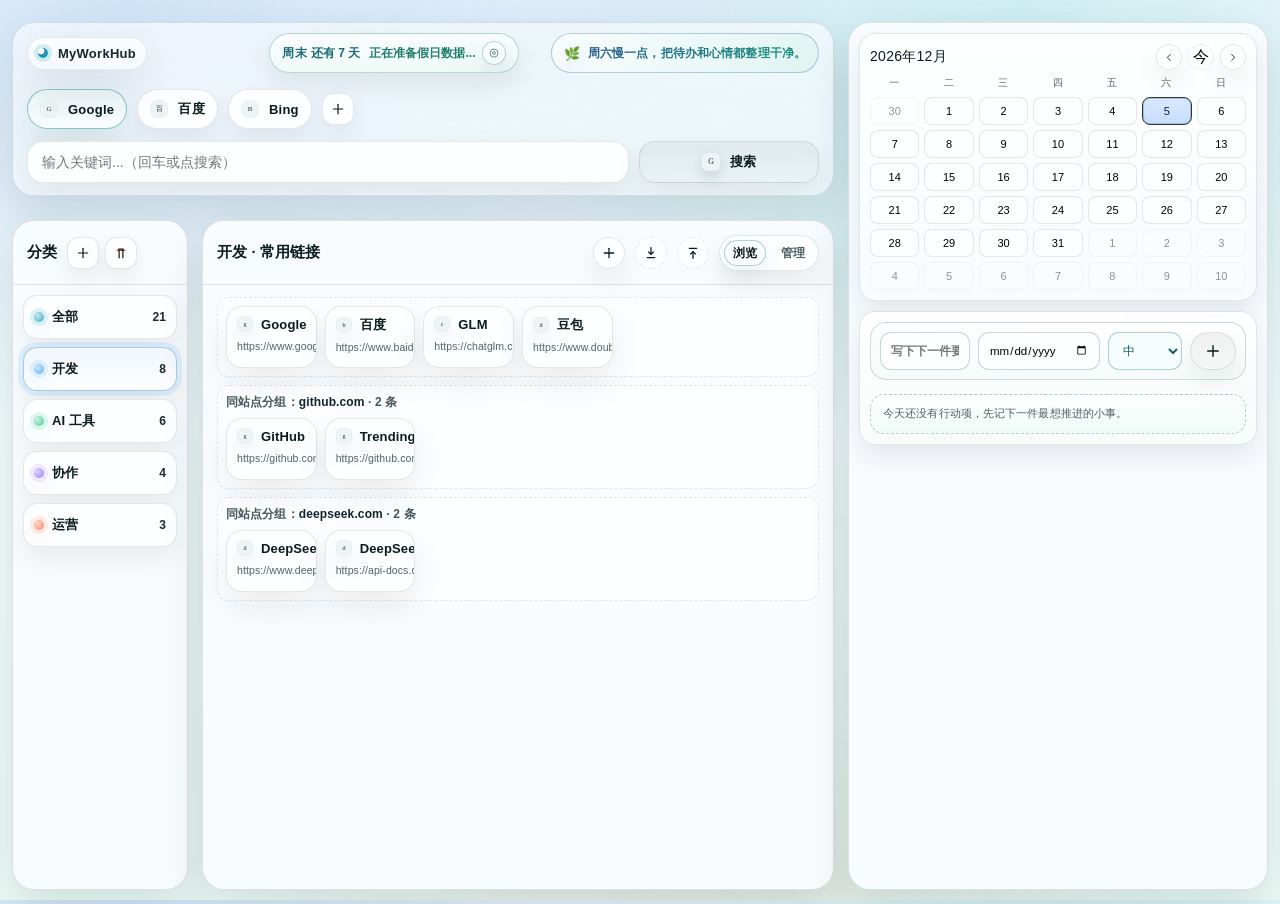
==== commit 496ab0fe: "feat: improve link icon fallback handling" ====
--- a/MyWorkHub.html
+++ b/MyWorkHub.html
@@ -112,6 +112,12 @@
         font-family: "Microsoft YaHei", "PingFang SC", "Hiragino Sans GB", sans-serif;
       }
 
+      input::placeholder,
+      textarea::placeholder {
+        font: inherit;
+        font-family: "Microsoft YaHei", "PingFang SC", "Hiragino Sans GB", sans-serif;
+      }
+
       .wrap {
         position: relative;
         max-width: var(--max);
@@ -1026,12 +1032,13 @@
         align-items: center;
         justify-content: flex-end;
         gap: 8px;
-        padding: 7px 12px;
-        min-height: 40px;
+        height: 40px;
+        padding: 0 12px;
         border-radius: 999px;
         background: linear-gradient(120deg, rgba(255, 255, 255, 0.72), rgba(213, 241, 235, 0.55));
         border: 1px solid color-mix(in oklab, var(--accent-3) 22%, var(--rule));
         animation: noteGlow 2.8s ease-in-out infinite, noteFloat 4.8s ease-in-out infinite;
+        box-sizing: border-box;
       }
 
       .hero-countdown {
@@ -1039,8 +1046,8 @@
         min-width: 0;
         max-width: none;
         width: max-content;
-        padding: 7px 12px;
-        min-height: 40px;
+        height: 40px;
+        padding: 0 12px;
         border-radius: 999px;
         border: 1px solid color-mix(in oklab, var(--accent) 16%, var(--rule));
         background:
@@ -1051,6 +1058,7 @@
         align-items: center;
         gap: 6px;
         overflow: hidden;
+        box-sizing: border-box;
       }
 
       .hero-countdown-head {
@@ -1126,7 +1134,7 @@
       }
 
       .motto-emoji {
-        font-size: 15px;
+        font-size: 13px;
         line-height: 1;
         animation: emojiHop 1.8s ease-in-out infinite;
         filter: drop-shadow(0 4px 8px rgba(58, 123, 213, 0.24));
@@ -1135,6 +1143,7 @@
       .hero-note .motto-t {
         font-size: 12px;
         font-weight: 700;
+        line-height: 1;
         letter-spacing: 0.01em;
         color: transparent;
         background: linear-gradient(90deg, #2a5f91, #1f8f7d, #3a7bd5);
@@ -5225,7 +5234,8 @@
         }
 
         function renderLinkCard(link) {
-          const icon = resolveIcon(link.url);
+          const iconUrls = resolveIconCandidates(link.url);
+          const iconFallback = siteIconFallback(link.url, link.title);
           const secondaryText = link.note ? link.note : link.url;
           const draggable = "true";
           return `
@@ -5233,7 +5243,7 @@
               <div class="t">
                 <div>
                   <div class="brandline">
-                    <img class="site-ico" src="${escAttr(iconPlaceholder())}" data-icon-url="${escAttr(icon)}" alt="" decoding="async" loading="lazy" referrerpolicy="no-referrer" />
+                    <img class="site-ico" src="${escAttr(iconFallback)}" data-icon-urls="${escAttr(iconUrls.join("\n"))}" data-icon-fallback="${escAttr(iconFallback)}" alt="" decoding="async" loading="lazy" referrerpolicy="no-referrer" />
                     <h3><a class="stretched" href="${escAttr(link.url)}" target="_blank" rel="noreferrer noopener">${escHtml(link.title)}</a></h3>
                   </div>
                   <div class="u">${escHtml(secondaryText)}</div>
@@ -5421,14 +5431,18 @@
           return state.db && state.db.settings && state.db.settings.ui && state.db.settings.ui.mode === "manage";
         }
 
-        function resolveIcon(url) {
+        function resolveIconCandidates(url) {
           try {
             const parsed = new URL(url);
             const host = safeString(parsed.hostname);
-            if (!host) return "assets/icons/chrome.png";
-            return `https://www.google.com/s2/favicons?domain=${encodeURIComponent(host)}&sz=64`;
+            if (!host) return ["assets/icons/chrome.png"];
+            const origin = `${parsed.protocol}//${host}${parsed.port ? `:${parsed.port}` : ""}`;
+            return [
+              `${origin}/favicon.ico`,
+              `https://www.google.com/s2/favicons?domain=${encodeURIComponent(host)}&sz=64`,
+            ];
           } catch (_error) {
-            return "assets/icons/chrome.png";
+            return ["assets/icons/chrome.png"];
           }
         }
 
@@ -5685,25 +5699,42 @@
           return `data:image/svg+xml,${encodeURIComponent(`<svg xmlns="http://www.w3.org/2000/svg" width="64" height="64" viewBox="0 0 64 64"><rect width="64" height="64" rx="14" fill="#eef3f6"/><text x="32" y="40" font-size="28" text-anchor="middle" fill="#223236" font-family="Segoe UI, PingFang SC, Microsoft YaHei">${text}</text></svg>`)}`;
         }
 
+        function siteIconFallback(url, title) {
+          const label = siteKeyFromUrl(url) || hostFromUrl(url) || safeString(title);
+          return engineFallbackIcon(label);
+        }
+
         function hydrateLinkIcons() {
           if (!els.grid) return;
-          const nodes = Array.from(els.grid.querySelectorAll(".site-ico[data-icon-url]"));
+          const nodes = Array.from(els.grid.querySelectorAll(".site-ico[data-icon-urls]"));
           nodes.forEach((img) => {
-            const url = safeString(img.getAttribute("data-icon-url"));
-            if (!url) return;
-            img.src = iconPlaceholder();
-            loadIconMaybe(img, url);
+            const urls = safeString(img.getAttribute("data-icon-urls"))
+              .split("\n")
+              .map((item) => safeString(item))
+              .filter(Boolean);
+            if (!urls.length) return;
+            img.src = safeString(img.getAttribute("data-icon-fallback")) || iconPlaceholder();
+            loadIconMaybe(img, urls);
           });
         }
 
-        function loadIconMaybe(img, url) {
-          if (!img || !url) return;
-          if (img.dataset.loadedIcon === url) return;
-          img.dataset.loadedIcon = url;
+        function loadIconMaybe(img, urls, index = 0) {
+          if (!img || !Array.isArray(urls) || !urls.length || index >= urls.length) return;
+          const url = safeString(urls[index]);
+          if (!url) {
+            loadIconMaybe(img, urls, index + 1);
+            return;
+          }
+          const cacheKey = urls.join("|");
+          if (index === 0) {
+            if (img.dataset.loadedIcon === cacheKey) return;
+            img.dataset.loadedIcon = cacheKey;
+          }
           const probe = new Image();
           let done = false;
           const timer = window.setTimeout(() => {
             done = true;
+            loadIconMaybe(img, urls, index + 1);
           }, 1200);
           probe.onload = () => {
             if (done) return;
@@ -5712,8 +5743,10 @@
             img.src = url;
           };
           probe.onerror = () => {
+            if (done) return;
             done = true;
             window.clearTimeout(timer);
+            loadIconMaybe(img, urls, index + 1);
           };
           probe.src = url;
         }
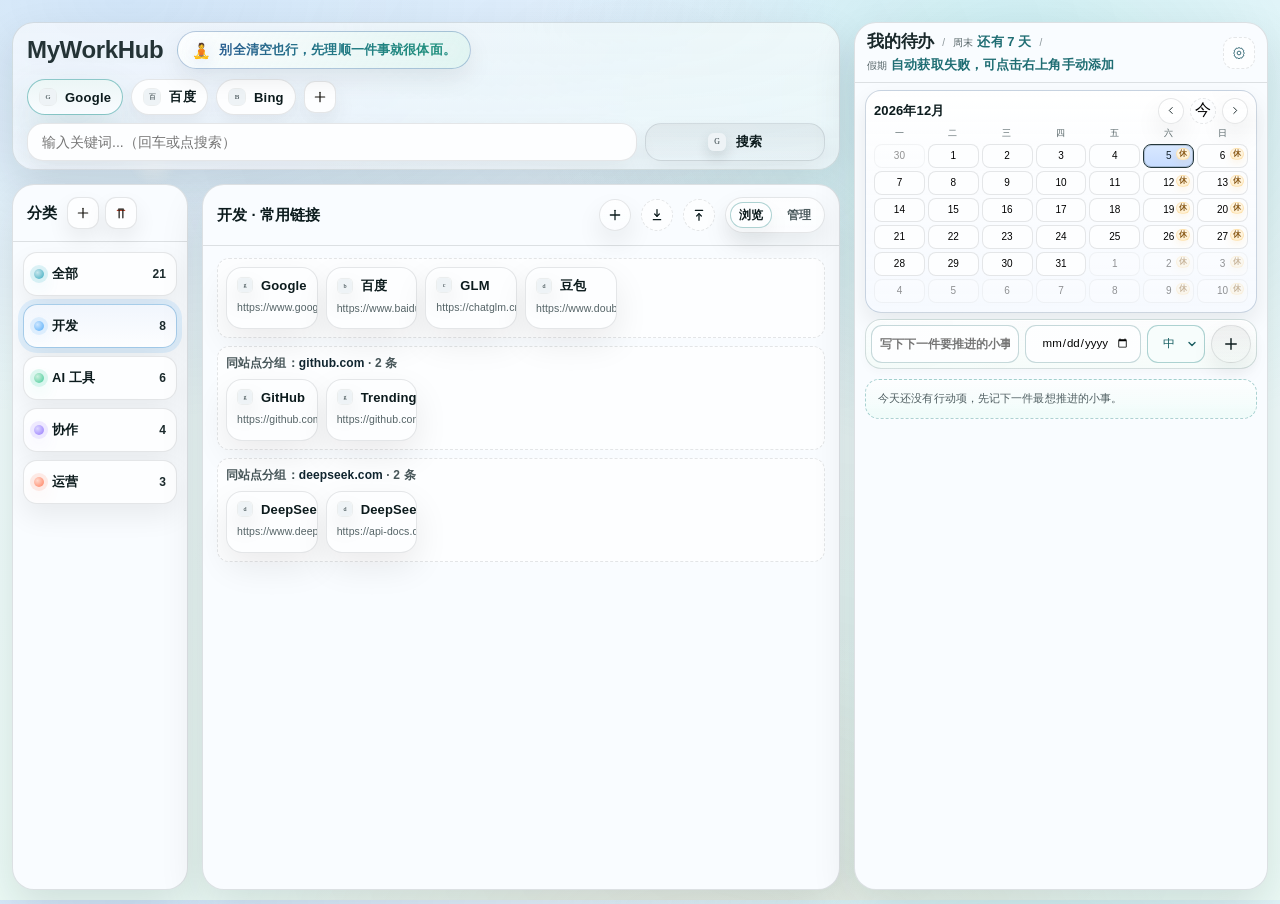
==== commit 6f412ccb: "feat: refine workhub todo and calendar experience" ====
--- a/MyWorkHub.html
+++ b/MyWorkHub.html
@@ -128,36 +128,41 @@
 
       .shell {
         display: grid;
-        grid-template-columns: 176px minmax(0, 1.85fr) minmax(420px, 1.18fr);
+        grid-template-columns: minmax(0, 2fr) minmax(340px, 1fr);
         grid-template-rows: auto 1fr;
         column-gap: 14px;
-        row-gap: var(--s3);
+        row-gap: 14px;
         padding-top: 12px;
         height: calc(100vh - 20px);
         min-height: calc(100vh - 20px);
       }
 
       .below {
-        display: contents;
+        grid-column: 1;
+        grid-row: 2;
+        display: grid;
+        grid-template-columns: 176px minmax(0, 1fr);
+        gap: 14px;
+        min-height: 0;
       }
 
       .shell > .panel.hero {
-        grid-column: 1 / 3;
+        grid-column: 1;
         grid-row: 1;
       }
 
       .catpanel {
         grid-column: 1;
-        grid-row: 2;
+        grid-row: 1;
       }
 
       .linkpanel {
         grid-column: 2;
-        grid-row: 2;
+        grid-row: 1;
       }
 
       .planpanel {
-        grid-column: 3;
+        grid-column: 2;
         grid-row: 1 / 3;
       }
 
@@ -188,9 +193,9 @@
       .planpanel .planbody {
         flex: 1;
         overflow: auto;
-        padding: 10px;
+        padding: 7px 10px 10px;
         display: grid;
-        gap: 10px;
+        gap: 6px;
         align-content: start;
       }
 
@@ -215,7 +220,7 @@
 
       .panel.hero .hd {
         border-bottom: 0;
-        padding: 10px 14px 6px;
+        padding: 8px 14px 4px;
         gap: 0;
       }
 
@@ -229,32 +234,91 @@
       .catpanel .hd,
       .linkpanel .hd,
       .planpanel .hd {
-        min-height: 64px;
+        min-height: 56px;
         align-content: center;
       }
 
+      .planpanel .hd {
+        padding: 10px 12px 8px;
+        gap: 6px;
+      }
+
       .planpanel .hd .row {
-        align-items: flex-end;
+        align-items: flex-start;
       }
 
       .planpanel .title {
+        font-size: 17px;
+        font-weight: 700;
+        letter-spacing: -0.01em;
         line-height: 1.1;
-      }
-
-      .planpanel .sub {
-        margin-top: 4px;
-        font-size: 11px;
-        color: color-mix(in oklab, var(--muted) 88%, var(--ink));
-        letter-spacing: 0.02em;
       }
 
       .plancard {
         border: 1px solid color-mix(in oklab, var(--rule) 86%, transparent);
         border-radius: 16px;
         background:
-          linear-gradient(180deg, rgba(255, 255, 255, 0.86), rgba(247, 251, 255, 0.8));
-        box-shadow: 0 12px 26px rgba(12, 27, 29, 0.09);
+          linear-gradient(180deg, rgba(255, 255, 255, 0.92), rgba(244, 250, 255, 0.82));
+        box-shadow: 0 10px 22px rgba(12, 27, 29, 0.08);
         padding: 10px;
+      }
+
+      .calendar-card {
+        padding: 7px 8px 9px;
+        border-color: color-mix(in oklab, var(--accent-3) 12%, var(--rule));
+        background:
+          linear-gradient(180deg, rgba(255, 255, 255, 0.95), rgba(245, 249, 255, 0.88)),
+          radial-gradient(220px 120px at 100% 0%, rgba(58, 123, 213, 0.05), transparent 74%);
+      }
+
+      .planstatus {
+        display: flex;
+        align-items: center;
+        justify-content: space-between;
+        gap: 8px;
+        padding: 0;
+        color: color-mix(in oklab, var(--ink) 82%, var(--muted));
+      }
+
+      .planstatus-main {
+        display: flex;
+        flex-wrap: wrap;
+        align-items: center;
+        gap: 4px 8px;
+        min-width: 0;
+      }
+
+      .planstatus-item {
+        display: inline-flex;
+        align-items: baseline;
+        gap: 4px;
+        min-width: 0;
+      }
+
+      .planstatus-label {
+        font-size: 10px;
+        color: color-mix(in oklab, var(--muted) 90%, var(--ink));
+        white-space: nowrap;
+      }
+
+      .planstatus-value {
+        font-size: 13px;
+        font-weight: 700;
+        color: #1f6d73;
+        white-space: nowrap;
+      }
+
+      .planstatus-sep {
+        font-size: 10px;
+        color: color-mix(in oklab, var(--muted) 70%, transparent);
+      }
+
+      .planstatus-action {
+        flex-shrink: 0;
+        width: 26px;
+        height: 26px;
+        border-radius: 999px;
+        box-shadow: none;
       }
 
       .plan-h {
@@ -339,13 +403,14 @@
         align-items: center;
         justify-content: space-between;
         gap: 8px;
-        margin-bottom: 6px;
+        margin-bottom: 3px;
       }
 
       .calmonth {
         font-family: "Microsoft YaHei", "PingFang SC", "Hiragino Sans GB", sans-serif;
-        font-size: 14px;
-        letter-spacing: 0.02em;
+        font-size: 13px;
+        font-weight: 700;
+        letter-spacing: 0.01em;
       }
 
       .calops {
@@ -356,30 +421,37 @@
       .calgrid {
         display: grid;
         grid-template-columns: repeat(7, minmax(0, 1fr));
-        gap: 5px;
+        gap: 3px;
       }
 
       .caldow {
-        font-size: 10px;
+        font-size: 9px;
         text-transform: uppercase;
         letter-spacing: 0.08em;
         color: color-mix(in oklab, var(--muted) 90%, var(--ink));
         text-align: center;
-        padding-bottom: 2px;
+        padding-bottom: 1px;
       }
 
       .calday {
         border: 1px solid color-mix(in oklab, var(--rule) 85%, transparent);
         border-radius: 8px;
-        min-height: 28px;
+        min-height: 24px;
         background: color-mix(in oklab, white 72%, var(--cream));
         cursor: pointer;
-        display: grid;
-        place-items: center;
-        font-size: 11px;
+        display: flex;
+        align-items: center;
+        justify-content: center;
+        font-size: 10px;
         line-height: 1;
         position: relative;
+        overflow: hidden;
         transition: transform 140ms ease, border-color 140ms ease;
+      }
+
+      .calday-num {
+        position: relative;
+        z-index: 1;
       }
 
       .calday:hover {
@@ -410,47 +482,74 @@
 
       .calday .dot {
         position: absolute;
-        width: 7px;
-        height: 7px;
+        width: 6px;
+        height: 6px;
         border-radius: 99px;
-        left: 50%;
-        bottom: 4px;
-        transform: translateX(-50%);
+        top: 4px;
+        left: 4px;
         background: color-mix(in oklab, var(--accent) 88%, white);
-        box-shadow: 0 0 0 3px color-mix(in oklab, var(--accent) 16%, transparent);
+        box-shadow: 0 0 0 2px color-mix(in oklab, var(--accent) 16%, transparent);
       }
 
       .calday .dot.overdue-severe {
         background: #ff5a47;
-        box-shadow: 0 0 0 3px color-mix(in oklab, #ff5a47 22%, transparent);
+        box-shadow: 0 0 0 2px color-mix(in oklab, #ff5a47 22%, transparent);
       }
 
       .calday .dot.overdue {
         background: #ff9a63;
-        box-shadow: 0 0 0 3px color-mix(in oklab, #ff9a63 22%, transparent);
+        box-shadow: 0 0 0 2px color-mix(in oklab, #ff9a63 22%, transparent);
       }
 
       .calday .dot.today {
         background: #f59f00;
-        box-shadow: 0 0 0 3px color-mix(in oklab, #f59f00 20%, transparent);
+        box-shadow: 0 0 0 2px color-mix(in oklab, #f59f00 20%, transparent);
       }
 
       .calday .dot.future-near {
         background: #20c997;
-        box-shadow: 0 0 0 3px color-mix(in oklab, #20c997 20%, transparent);
+        box-shadow: 0 0 0 2px color-mix(in oklab, #20c997 20%, transparent);
       }
 
       .calday .dot.future-far {
         background: #6ea8e5;
-        box-shadow: 0 0 0 3px color-mix(in oklab, #6ea8e5 18%, transparent);
+        box-shadow: 0 0 0 2px color-mix(in oklab, #6ea8e5 18%, transparent);
+      }
+
+      .calday .holiday-flag {
+        position: absolute;
+        top: 3px;
+        right: 3px;
+        min-width: 12px;
+        height: 12px;
+        padding: 0 2px;
+        border-radius: 999px;
+        display: inline-flex;
+        align-items: center;
+        justify-content: center;
+        font-size: 8px;
+        font-weight: 700;
+        line-height: 1;
+        color: #9a3412;
+        background: linear-gradient(180deg, #fff4df, #ffe8c5);
+        border: 1px solid rgba(245, 158, 11, 0.28);
+        box-shadow: 0 4px 10px rgba(245, 158, 11, 0.14);
+      }
+
+      .calday .holiday-flag.weekend {
+        color: #8a5a18;
+        background: linear-gradient(180deg, #fff8ea, #ffefcf);
+        border-color: rgba(245, 158, 11, 0.18);
+        box-shadow: 0 3px 8px rgba(245, 158, 11, 0.1);
       }
 
       .todo-card-shell {
         position: relative;
         overflow: visible;
-        background:
-          linear-gradient(180deg, rgba(255, 255, 255, 0.9), rgba(247, 252, 250, 0.86)),
-          radial-gradient(320px 180px at 100% 0%, rgba(58, 123, 213, 0.05), transparent 72%);
+        padding: 0;
+        border: 0;
+        background: transparent;
+        box-shadow: none;
       }
 
       .todo-shell-head {
@@ -470,16 +569,16 @@
 
       .todoquick {
         display: grid;
-        grid-template-columns: minmax(0, 1fr) 122px 74px 46px;
-        gap: 8px;
-        margin-bottom: 10px;
-        padding: 9px;
+        grid-template-columns: minmax(0, 1fr) 116px 58px 40px;
+        gap: 6px;
+        margin-bottom: 6px;
+        padding: 5px;
         border-radius: 16px;
-        border: 1px solid color-mix(in oklab, var(--accent) 10%, var(--rule));
+        border: 1px solid color-mix(in oklab, var(--accent) 6%, var(--rule));
         background:
-          linear-gradient(180deg, rgba(255, 255, 255, 0.78), rgba(244, 251, 248, 0.74)),
+          linear-gradient(180deg, rgba(255, 255, 255, 0.82), rgba(244, 251, 248, 0.76)),
           radial-gradient(280px 140px at 0% 0%, rgba(14, 165, 165, 0.06), transparent 72%);
-        box-shadow: inset 0 1px 0 rgba(255, 255, 255, 0.72);
+        box-shadow: inset 0 1px 0 rgba(255, 255, 255, 0.72), 0 4px 10px rgba(12, 27, 29, 0.025);
       }
 
       .todoquick input,
@@ -490,8 +589,11 @@
         border: 1px solid color-mix(in oklab, var(--accent) 14%, var(--rule));
         background: linear-gradient(180deg, color-mix(in oklab, white 82%, var(--cream)), color-mix(in oklab, white 74%, var(--cream)));
         border-radius: 11px;
-        padding: 7px 10px;
+        padding: 6px 8px;
         font-size: 11.5px;
+        line-height: 1;
+        min-height: 36px;
+        box-sizing: border-box;
         transition: border-color 160ms ease, box-shadow 160ms ease, transform 160ms ease;
       }
 
@@ -514,7 +616,10 @@
       .todoquick input[type="date"] {
         grid-column: 2;
         min-width: 0;
-        width: 122px;
+        width: 116px;
+        text-align: center;
+        padding-left: 10px;
+        padding-right: 10px;
       }
 
       input[type="date"],
@@ -536,13 +641,30 @@
 
       .todoquick select {
         grid-column: 3;
-        width: 74px;
+        width: 58px;
+        appearance: none;
+        -webkit-appearance: none;
+        padding-left: 6px;
+        padding-right: 20px;
+        background-color: color-mix(in oklab, white 74%, var(--cream));
+        background-image: url("data:image/svg+xml,%3Csvg xmlns='http://www.w3.org/2000/svg' width='10' height='10' viewBox='0 0 10 10'%3E%3Cpath d='M2 3.5 5 6.5 8 3.5' fill='none' stroke='%231b5d61' stroke-width='1.4' stroke-linecap='round' stroke-linejoin='round'/%3E%3C/svg%3E");
+        background-repeat: no-repeat;
+        background-position: right 7px center;
+        background-size: 10px 10px;
+        text-align: center;
+        text-align-last: center;
+        text-indent: 0;
+      }
+
+      .todoquick select option {
+        text-align: center;
+        text-align-last: center;
       }
 
       .todoquick-submit {
         grid-column: 4;
-        min-width: 46px;
-        width: 46px;
+        min-width: 40px;
+        width: 40px;
         justify-self: end;
         display: inline-flex;
         align-items: center;
@@ -557,17 +679,17 @@
 
       .todo-groups {
         display: grid;
-        gap: 10px;
+        gap: 7px;
       }
 
       .todo-g {
-        padding: 10px;
+        padding: 9px;
         border-radius: 18px;
-        border: 1px solid color-mix(in oklab, var(--accent) 10%, var(--rule));
+        border: 1px solid color-mix(in oklab, var(--accent) 6%, var(--rule));
         background:
-          linear-gradient(180deg, rgba(255, 255, 255, 0.84), rgba(241, 252, 248, 0.74)),
+          linear-gradient(180deg, rgba(255, 255, 255, 0.88), rgba(241, 252, 248, 0.78)),
           radial-gradient(260px 160px at 100% 0%, rgba(14, 165, 165, 0.08), transparent 70%);
-        box-shadow: 0 10px 20px rgba(12, 27, 29, 0.04);
+        box-shadow: 0 6px 14px rgba(12, 27, 29, 0.03);
       }
 
       .todo-gh {
@@ -603,18 +725,19 @@
 
       .todo-list {
         display: grid;
-        gap: 8px;
+        gap: 6px;
       }
 
       .todo-item {
+        position: relative;
         border: 1px solid color-mix(in oklab, var(--accent) 14%, var(--rule));
         border-radius: 16px;
         background: linear-gradient(180deg, color-mix(in oklab, white 87%, var(--cream)), color-mix(in oklab, white 77%, var(--cream)));
-        box-shadow: 0 12px 24px rgba(12, 27, 29, 0.07);
-        padding: 10px;
+        box-shadow: 0 6px 14px rgba(12, 27, 29, 0.04);
+        padding: 10px 72px 10px 10px;
         display: grid;
-        grid-template-columns: auto minmax(0, 1fr) auto;
-        align-items: center;
+        grid-template-columns: auto minmax(0, 1fr);
+        align-items: start;
         gap: 8px;
         transition: transform 180ms ease, box-shadow 180ms ease, border-color 180ms ease, background 180ms ease;
         animation: todoRise 240ms cubic-bezier(0.22, 0.9, 0.24, 1) both;
@@ -623,7 +746,7 @@
       .todo-item:hover {
         transform: translateY(-1px);
         border-color: color-mix(in oklab, var(--accent) 34%, var(--rule));
-        box-shadow: 0 16px 28px rgba(12, 27, 29, 0.1);
+        box-shadow: 0 10px 18px rgba(12, 27, 29, 0.06);
       }
 
       .todo-item.done {
@@ -635,7 +758,7 @@
       .todo-main {
         min-width: 0;
         display: grid;
-        grid-template-columns: minmax(0, 1fr) 44px 96px;
+        grid-template-columns: minmax(0, 1fr) 38px 60px;
         align-items: center;
         gap: 5px;
         overflow: hidden;
@@ -673,12 +796,18 @@
         align-items: center;
         justify-content: center;
         gap: 4px;
-        padding: 5px 7px;
-        font-size: 10.5px;
+        padding: 4px 5px;
+        font-size: 9.5px;
         line-height: 1;
         border-radius: 999px;
         justify-self: stretch;
         min-width: 0;
+        overflow: hidden;
+        text-overflow: ellipsis;
+      }
+
+      .todo-priority-chip {
+        min-width: 38px;
       }
 
       .todo-date-link {
@@ -687,6 +816,7 @@
         white-space: nowrap;
         border: 1px solid color-mix(in oklab, var(--accent-3) 16%, var(--rule));
         background: color-mix(in oklab, white 82%, var(--accent-3));
+        min-width: 60px;
       }
 
       .todo-date-link[data-tone="overdue-severe"] {
@@ -739,31 +869,50 @@
 
       #todo-quick-priority[data-priority="high"],
       #tp[data-priority="high"] {
-        background: color-mix(in oklab, white 74%, #ffe1d8);
+        background-color: color-mix(in oklab, white 74%, #ffe1d8);
         border-color: color-mix(in oklab, #ff7a59 34%, var(--rule));
         color: #8a3514;
       }
 
       #todo-quick-priority[data-priority="medium"],
       #tp[data-priority="medium"] {
-        background: color-mix(in oklab, white 74%, #dff7f4);
+        background-color: color-mix(in oklab, white 74%, #dff7f4);
         border-color: color-mix(in oklab, #0ea5a5 24%, var(--rule));
         color: #185f63;
       }
 
       #todo-quick-priority[data-priority="low"],
       #tp[data-priority="low"] {
-        background: color-mix(in oklab, white 80%, #edf2f7);
+        background-color: color-mix(in oklab, white 80%, #edf2f7);
         border-color: color-mix(in oklab, #94a3b8 20%, var(--rule));
         color: #536171;
       }
 
       .todo-item-actions {
-        display: flex;
+        position: absolute;
+        top: 8px;
+        right: 8px;
+        display: inline-flex;
         align-items: center;
         gap: 4px;
-        padding-left: 2px;
         flex-shrink: 0;
+      }
+
+      .todo-actbtn {
+        width: 26px;
+        height: 26px;
+        border-radius: 999px;
+        box-shadow: none;
+      }
+
+      .todo-actbtn svg {
+        width: 13px;
+        height: 13px;
+      }
+
+      .todo-actbtn.danger {
+        border-color: color-mix(in oklab, var(--accent-2) 24%, var(--rule));
+        color: color-mix(in oklab, var(--accent-2) 55%, var(--ink));
       }
 
       .todo-cb {
@@ -818,9 +967,53 @@
         }
       }
 
+      @media (max-width: 1240px) {
+        .shell {
+          grid-template-columns: 1fr;
+          grid-template-rows: auto auto auto;
+          height: auto;
+          min-height: 0;
+        }
+
+        .shell > .panel.hero,
+        .planpanel,
+        .below {
+          grid-column: 1;
+        }
+
+        .shell > .panel.hero {
+          grid-row: 1;
+        }
+
+        .planpanel {
+          grid-row: 2;
+        }
+
+        .below {
+          grid-row: 3;
+        }
+      }
+
       @media (max-width: 1100px) {
         .todo-shell-head {
           grid-template-columns: 1fr;
+        }
+
+        .below {
+          grid-template-columns: 1fr;
+        }
+
+        .catpanel,
+        .linkpanel {
+          grid-column: 1;
+        }
+
+        .catpanel {
+          grid-row: 1;
+        }
+
+        .linkpanel {
+          grid-row: 2;
         }
 
         .todo-head {
@@ -869,11 +1062,27 @@
           flex-wrap: wrap;
         }
 
+        .title-group {
+          width: 100%;
+          gap: 10px;
+        }
+
+        .title-brand {
+          width: 100%;
+        }
+
+        .brand-name {
+          white-space: normal;
+        }
+
         .hero-note {
-          margin-left: 0;
           width: 100%;
+          max-width: none;
           justify-content: flex-start;
-          text-align: left;
+        }
+
+        .planstatus {
+          flex-wrap: wrap;
         }
 
         .hero-countdown {
@@ -902,12 +1111,13 @@
         }
 
         .todo-item {
+          padding-right: 68px;
           grid-template-columns: auto minmax(0, 1fr);
         }
 
         .todo-item-actions {
-          grid-column: 2;
-          justify-content: flex-end;
+          top: 8px;
+          right: 8px;
         }
       }
 
@@ -999,46 +1209,47 @@
         border-color: color-mix(in oklab, var(--accent-2) 45%, var(--rule));
       }
 
-      .motto {
-        max-width: 460px;
+      .title-group {
+        display: flex;
+        align-items: center;
+        gap: 14px;
+        min-width: 0;
+        flex-wrap: wrap;
+      }
+
+      .title-brand {
         display: inline-flex;
         align-items: center;
-        gap: 10px;
-        padding: 8px 10px;
-        border-radius: 999px;
-        border: 1px solid color-mix(in oklab, var(--rule) 70%, transparent);
-        background: linear-gradient(
-            180deg,
-            rgba(255, 255, 255, 0.66),
-            rgba(255, 255, 255, 0.38)
-          );
-        backdrop-filter: blur(8px);
-        box-shadow: 0 16px 40px rgba(12, 27, 29, 0.10);
-        color: color-mix(in oklab, var(--ink) 82%, var(--muted));
+        min-width: 0;
       }
 
       .brand-name {
-        font-size: 13px;
-        font-weight: 700;
-        letter-spacing: 0.02em;
+        margin: 0;
+        font-size: clamp(19px, 2vw, 24px);
+        font-weight: 650;
+        line-height: 1.05;
+        letter-spacing: -0.015em;
+        color: #243336;
+        text-shadow: 0 3px 10px rgba(12, 27, 29, 0.04);
+        white-space: nowrap;
       }
 
       .hero-note {
-        margin-left: 18px;
-        max-width: 420px;
-        text-align: right;
-        color: color-mix(in oklab, var(--ink) 72%, var(--muted));
+        max-width: min(460px, 100%);
+        min-width: 0;
+        color: color-mix(in oklab, var(--ink) 76%, var(--muted));
         display: inline-flex;
         align-items: center;
-        justify-content: flex-end;
         gap: 8px;
-        height: 40px;
-        padding: 0 12px;
+        min-height: 38px;
+        padding: 7px 14px;
         border-radius: 999px;
-        background: linear-gradient(120deg, rgba(255, 255, 255, 0.72), rgba(213, 241, 235, 0.55));
-        border: 1px solid color-mix(in oklab, var(--accent-3) 22%, var(--rule));
+        background: linear-gradient(120deg, rgba(255, 255, 255, 0.76), rgba(213, 241, 235, 0.58));
+        border: 1px solid color-mix(in oklab, var(--accent-3) 24%, var(--rule));
+        box-shadow: 0 10px 24px rgba(12, 27, 29, 0.08);
         animation: noteGlow 2.8s ease-in-out infinite, noteFloat 4.8s ease-in-out infinite;
         box-sizing: border-box;
+        backdrop-filter: blur(8px);
       }
 
       .hero-countdown {
@@ -1134,16 +1345,16 @@
       }
 
       .motto-emoji {
-        font-size: 13px;
+        font-size: 15px;
         line-height: 1;
         animation: emojiHop 1.8s ease-in-out infinite;
         filter: drop-shadow(0 4px 8px rgba(58, 123, 213, 0.24));
       }
 
       .hero-note .motto-t {
-        font-size: 12px;
+        font-size: 13px;
         font-weight: 700;
-        line-height: 1;
+        line-height: 1.2;
         letter-spacing: 0.01em;
         color: transparent;
         background: linear-gradient(90deg, #2a5f91, #1f8f7d, #3a7bd5);
@@ -1151,6 +1362,9 @@
         background-clip: text;
         -webkit-background-clip: text;
         animation: textShimmer 4.5s linear infinite;
+        white-space: nowrap;
+        overflow: hidden;
+        text-overflow: ellipsis;
       }
 
       @keyframes emojiHop {
@@ -1185,22 +1399,19 @@
       }
 
       .motto-t {
-        font-size: 12px;
+        font-size: 13px;
         letter-spacing: 0.01em;
-        white-space: nowrap;
-        overflow: hidden;
-        text-overflow: ellipsis;
       }
 
       /* Search */
       .search {
-        padding: 10px 14px 12px;
+        padding: 6px 14px 8px;
         display: grid;
-        gap: 12px;
+        gap: 8px;
       }
 
       .shell > .panel .search {
-        padding-bottom: 12px;
+        padding-bottom: 8px;
       }
 
       .tabs {
@@ -1211,18 +1422,18 @@
       }
 
       .shell > .panel .tabs {
-        gap: 10px;
+        gap: 8px;
       }
 
       .tab {
         display: inline-flex;
         align-items: center;
-        gap: 10px;
-        padding: 10px 12px;
+        gap: 8px;
+        padding: 8px 11px;
         border: 1px solid color-mix(in oklab, var(--rule) 85%, transparent);
         border-radius: 999px;
         background: color-mix(in oklab, white 70%, var(--cream));
-        box-shadow: 0 10px 22px rgba(20, 18, 13, 0.07);
+        box-shadow: 0 8px 18px rgba(20, 18, 13, 0.06);
         cursor: pointer;
         user-select: none;
         transition: transform 160ms ease, background 160ms ease, border-color 160ms ease;
@@ -1331,7 +1542,7 @@
       .searchbar {
         display: grid;
         grid-template-columns: 1fr auto;
-        gap: 10px;
+        gap: 8px;
         align-items: stretch;
       }
 
@@ -1341,13 +1552,13 @@
 
       .searchbar input {
         width: 100%;
-        padding: 12px 14px;
+        padding: 10px 14px;
         border-radius: var(--radius-2);
         border: 1px solid color-mix(in oklab, var(--rule) 85%, transparent);
         background: color-mix(in oklab, white 74%, var(--cream));
         color: var(--ink);
         outline: none;
-        box-shadow: 0 12px 30px rgba(20, 18, 13, 0.08);
+        box-shadow: 0 10px 24px rgba(20, 18, 13, 0.07);
         font-size: 14px;
       }
 
@@ -1360,13 +1571,13 @@
         border: 1px solid color-mix(in oklab, var(--rule) 85%, transparent);
         background: linear-gradient(180deg, rgba(20, 18, 13, 0.06), rgba(20, 18, 13, 0.02));
         color: var(--ink);
-        padding: 10px 12px;
+        padding: 9px 12px;
         border-radius: var(--radius-2);
         font-size: 13px;
         font-weight: 600;
         letter-spacing: 0.02em;
         cursor: pointer;
-        box-shadow: 0 12px 28px rgba(20, 18, 13, 0.08);
+        box-shadow: 0 10px 22px rgba(20, 18, 13, 0.07);
         transition: transform 160ms ease, box-shadow 160ms ease, border-color 160ms ease;
         display: inline-flex;
         align-items: center;
@@ -2174,32 +2385,14 @@
         <section class="panel hero reveal d2" aria-label="快速搜索">
           <div class="hd">
             <div class="row">
-              <div class="motto" role="note" title="MyWorkHub">
-                <span class="spark" aria-hidden="true"></span>
-                <span class="brand-name">MyWorkHub</span>
-              </div>
-              <section class="hero-countdown" aria-label="放假倒计时">
-                <div class="hero-countdown-head">
-                  <div class="hero-countdown-item">
-                    <span class="countdown-k">周末</span>
-                    <span class="countdown-v" id="weekend-countdown">计算中...</span>
-                  </div>
-                  <div class="hero-countdown-values">
-                  <div class="hero-countdown-item compact">
-                    <span class="countdown-v" id="holiday-countdown">尚未配置</span>
-                  </div>
-                  </div>
+              <div class="title-group" title="MyWorkHub 每日提示">
+                <div class="title-brand">
+                  <h1 class="brand-name">MyWorkHub</h1>
                 </div>
-                <a href="#modal-holidays" class="plan-link" id="open-holidays-modal-hero" title="管理假日" aria-label="管理假日">
-                  <svg viewBox="0 0 24 24" fill="none" aria-hidden="true">
-                    <path d="M12 3.8 14 5l2.3-.2.9 2.1 2 1.1-.5 2.2 1.2 2-1.2 2 .5 2.2-2 1.1-.9 2.1-2.3-.2-2 1.2-2-1.2-2.3.2-.9-2.1-2-1.1.5-2.2-1.2-2 1.2-2-.5-2.2 2-1.1.9-2.1L10 5l2-1.2Z" stroke="#2f6572" stroke-width="1.4" stroke-linejoin="round" />
-                    <path d="M12 9.2a2.8 2.8 0 1 0 0 5.6 2.8 2.8 0 0 0 0-5.6Z" stroke="#2f6572" stroke-width="1.4" />
-                  </svg>
-                </a>
-              </section>
-              <div class="hero-note" role="note" title="每日一句（示意）">
-                <span id="motto-emoji" class="motto-emoji" aria-hidden="true">✨</span>
-                <span id="motto-text" class="motto-t">把今天最重要的一件事先推进一点点。</span>
+                <div class="hero-note" role="note" title="每日一句（示意）">
+                  <span id="motto-emoji" class="motto-emoji" aria-hidden="true">✨</span>
+                  <span id="motto-text" class="motto-t">把今天最重要的一件事先推进一点点。</span>
+                </div>
               </div>
             </div>
           </div>
@@ -2541,9 +2734,34 @@
             </div>
           </section>
 
-          <aside class="panel reveal d3 planpanel" aria-label="周计划">
+          </div>
+
+          <aside class="panel reveal d3 planpanel" aria-label="我的待办">
+            <div class="hd">
+              <section class="planstatus" aria-label="倒计时">
+                <div class="planstatus-main">
+                  <span class="title">我的待办</span>
+                  <span class="planstatus-sep" aria-hidden="true">/</span>
+                  <div class="planstatus-item">
+                    <span class="planstatus-label">周末</span>
+                    <span class="planstatus-value" id="weekend-countdown">计算中...</span>
+                  </div>
+                  <span class="planstatus-sep" aria-hidden="true">/</span>
+                  <div class="planstatus-item">
+                    <span class="planstatus-label">假期</span>
+                    <span class="planstatus-value" id="holiday-countdown">尚未配置</span>
+                  </div>
+                </div>
+                <a href="#modal-holidays" class="iconbtn sm ghost planstatus-action" id="open-holidays-modal-hero" title="管理假日" aria-label="管理假日">
+                  <svg viewBox="0 0 24 24" fill="none" aria-hidden="true">
+                    <path d="M12 3.8 14 5l2.3-.2.9 2.1 2 1.1-.5 2.2 1.2 2-1.2 2 .5 2.2-2 1.1-.9 2.1-2.3-.2-2 1.2-2-1.2-2.3.2-.9-2.1-2-1.1.5-2.2-1.2-2 1.2-2-.5-2.2 2-1.1.9-2.1L10 5l2-1.2Z" stroke="#2f6572" stroke-width="1.4" stroke-linejoin="round" />
+                    <path d="M12 9.2a2.8 2.8 0 1 0 0 5.6 2.8 2.8 0 0 0 0-5.6Z" stroke="#2f6572" stroke-width="1.4" />
+                  </svg>
+                </a>
+              </section>
+            </div>
             <div class="planbody">
-              <section class="plancard" aria-label="日历">
+              <section class="plancard calendar-card" aria-label="日历">
                 <div class="calbar">
                   <div class="calmonth" id="calendar-month-title">2026年03月</div>
                   <div class="calops">
@@ -2599,7 +2817,6 @@
               </section>
             </div>
           </aside>
-        </div>
       </main>
     </div>
 
@@ -2987,8 +3204,7 @@
 
         const STORAGE_KEY = "workhub.db";
         const DB_VERSION = 2;
-        const HOLIDAY_COUNTRY = "CN";
-        const HOLIDAY_API_BASE = "https://date.nager.at/Api/v3/PublicHolidays";
+        const HOLIDAY_API_BASE = "https://timor.tech/api/holiday/year";
         const HOLIDAY_CACHE_PREFIX = "workhub.holidays.cache.v1.";
         const HOLIDAY_CACHE_TTL_MS = 86400000 * 90;
         const HOLIDAY_MANUAL_KEY = "workhub.holidays.manual.v1";
@@ -3042,13 +3258,41 @@
           "eng-lechat",
         ]);
         const WEEKDAY_MOTTOS = {
-          1: { emoji: "☕", text: "周一开机中，先把第一颗小齿轮转起来。" },
-          2: { emoji: "🚀", text: "周二冲刺位，今天适合把一个小目标打穿。" },
-          3: { emoji: "🎯", text: "周三稳住节奏，先拿下一件最关键的事。" },
-          4: { emoji: "💡", text: "周四灵感日，想到就记下，做到就加分。" },
-          5: { emoji: "🎉", text: "周五收官局，清掉一件事，周末更轻松。" },
-          6: { emoji: "🌿", text: "周六慢一点，把待办和心情都整理干净。" },
-          7: { emoji: "🌞", text: "周日预热中，给下周的自己留一点从容。" },
+          1: [
+            { id: "mon-1", emoji: "☕", text: "周一先别上强度，拿一件小事热热机。" },
+            { id: "mon-2", emoji: "🛠️", text: "今天先修最小那口锅，士气会自己回来。" },
+            { id: "mon-3", emoji: "🚶", text: "别急着飞，周一先迈出去那一步就赢了。" },
+          ],
+          2: [
+            { id: "tue-1", emoji: "🚀", text: "周二适合推进度，别让待办继续装忙。" },
+            { id: "tue-2", emoji: "🧹", text: "挑个小坑先填上，后面的路会顺眼很多。" },
+            { id: "tue-3", emoji: "🎯", text: "今天很适合狠狠干掉一个烦人的小目标。" },
+          ],
+          3: [
+            { id: "wed-1", emoji: "📈", text: "周三别演静止画面，把进度条往前推一点。" },
+            { id: "wed-2", emoji: "🧩", text: "卡住也没事，先拼上最容易的那一块。" },
+            { id: "wed-3", emoji: "⚙️", text: "系统运行到周中，记得顺手拧紧一颗螺丝。" },
+          ],
+          4: [
+            { id: "thu-1", emoji: "💡", text: "周四灵感别只路过，顺手把它落成一小步。" },
+            { id: "thu-2", emoji: "🔧", text: "再补一刀细节，这周就更像成品了。" },
+            { id: "thu-3", emoji: "📎", text: "今天适合把零散线头，一个个夹回正轨。" },
+          ],
+          5: [
+            { id: "fri-1", emoji: "🎉", text: "周五先收尾，别把锅打包送给下周一。" },
+            { id: "fri-2", emoji: "🧺", text: "能今天关掉的事，就别留着周末惦记。" },
+            { id: "fri-3", emoji: "✅", text: "本周最后冲一小段，周末会更像奖励。" },
+          ],
+          6: [
+            { id: "sat-1", emoji: "🌿", text: "周六慢一点，先把脑袋里的标签页关几页。" },
+            { id: "sat-2", emoji: "🪴", text: "今天适合轻整理，任务和心情一起除除草。" },
+            { id: "sat-3", emoji: "🧘", text: "别全清空也行，先理顺一件事就很体面。" },
+          ],
+          7: [
+            { id: "sun-1", emoji: "🌞", text: "周日轻轻预热，给下周的自己留点台阶。" },
+            { id: "sun-2", emoji: "🗂️", text: "先排个小队形，明天就不会一开场就乱。" },
+            { id: "sun-3", emoji: "🍵", text: "今天不求满分，给下周备好第一口气就行。" },
+          ],
         };
 
         const state = {
@@ -3223,6 +3467,7 @@
               todoView: "week",
               sceneFilter: "",
               todos: [],
+              workdays: [],
               holidays: [
                 { id: uid("holiday"), name: "清明节", startDate: "2026-04-04", endDate: "2026-04-06", createdAt: now, updatedAt: now },
                 { id: uid("holiday"), name: "劳动节", startDate: "2026-05-01", endDate: "2026-05-05", createdAt: now, updatedAt: now },
@@ -3390,6 +3635,9 @@
             .map((holiday, index) => normalizeHoliday(holiday, index, now))
             .filter(Boolean)
             .sort((a, b) => a.startDate.localeCompare(b.startDate));
+          const workdays = [...new Set((Array.isArray(source.workdays) ? source.workdays : [])
+            .map((item) => safeString(item))
+            .filter((item) => Boolean(parseYmd(item))))].sort();
           return {
             weekStart,
             selectedDate,
@@ -3397,6 +3645,7 @@
             todoView,
             sceneFilter,
             todos: mergedTodos,
+            workdays,
             holidays,
           };
         }
@@ -4603,8 +4852,7 @@
         function renderMotto() {
           if (!els.mottoText) return;
           const today = new Date();
-          const day = weekdayMon(today);
-          const motto = WEEKDAY_MOTTOS[day] || WEEKDAY_MOTTOS[1];
+          const motto = pickDailyMotto(today);
           els.mottoText.textContent = motto.text;
           if (els.mottoEmoji) {
             els.mottoEmoji.textContent = motto.emoji;
@@ -4858,10 +5106,6 @@
             state.ui.holidayAutoStatus = "manual";
             return;
           }
-          if (Array.isArray(state.db.plan.holidays) && state.db.plan.holidays.length) {
-            state.ui.holidayAutoStatus = "ok";
-            return;
-          }
 
           state.ui.holidayAutoStatus = "loading";
           renderPlanPanel();
@@ -4869,15 +5113,28 @@
           const year = new Date().getFullYear();
           const years = [year, year + 1];
           try {
-            const all = [];
+            const holidays = [];
+            const workdays = [];
             for (let i = 0; i < years.length; i += 1) {
               const y = years[i];
-              const raw = await loadOrFetchHolidaysForYear(y);
-              all.push(...raw);
+              const schedule = await loadOrFetchHolidaysForYear(y);
+              holidays.push(...schedule.holidays);
+              workdays.push(...schedule.workdays);
             }
-            const normalized = nagerToRanges(all, now)
+            const normalized = holidays
+              .map((holiday, index) => normalizeHoliday({
+                id: holiday.id || uid("holiday"),
+                name: holiday.name,
+                startDate: holiday.startDate,
+                endDate: holiday.endDate,
+                order: Number.isFinite(Number(holiday.order)) ? Number(holiday.order) : (index + 1) * 10,
+                createdAt: holiday.createdAt || now,
+                updatedAt: holiday.updatedAt || now,
+              }, index, now))
+              .filter(Boolean)
               .sort((a, b) => a.startDate.localeCompare(b.startDate));
             state.db.plan.holidays = normalized;
+            state.db.plan.workdays = [...new Set(workdays.map((item) => safeString(item)).filter((item) => Boolean(parseYmd(item))))].sort();
             saveDb();
             state.ui.holidayAutoStatus = normalized.length ? "ok" : "error";
             renderPlanPanel();
@@ -4888,13 +5145,15 @@
         }
 
         async function loadOrFetchHolidaysForYear(year) {
-          const cacheKey = `${HOLIDAY_CACHE_PREFIX}${HOLIDAY_COUNTRY}.${year}`;
+          const cacheKey = `${HOLIDAY_CACHE_PREFIX}cn.${year}`;
           const cached = safeReadStorage(cacheKey);
           if (cached) {
             try {
               const payload = JSON.parse(cached);
               if (payload
-                && Array.isArray(payload.data)
+                && payload.data
+                && Array.isArray(payload.data.holidays)
+                && Array.isArray(payload.data.workdays)
                 && Number.isFinite(Number(payload.fetchedAt))
                 && (Date.now() - Number(payload.fetchedAt)) < HOLIDAY_CACHE_TTL_MS) {
                 return payload.data;
@@ -4906,61 +5165,73 @@
           const controller = new AbortController();
           const timer = window.setTimeout(() => controller.abort(), 8000);
           try {
-            const url = `${HOLIDAY_API_BASE}/${year}/${HOLIDAY_COUNTRY}`;
+            const url = `${HOLIDAY_API_BASE}/${year}`;
             const res = await fetch(url, { signal: controller.signal });
             if (!res.ok) throw new Error(`http_${res.status}`);
             const data = await res.json();
-            const list = Array.isArray(data) ? data : [];
+            const schedule = timorToSchedule(data, nowFromYear(year));
             try {
-              localStorage.setItem(cacheKey, JSON.stringify({ fetchedAt: Date.now(), data: list }));
+              localStorage.setItem(cacheKey, JSON.stringify({ fetchedAt: Date.now(), data: schedule }));
             } catch (_error) {
             }
-            return list;
+            return schedule;
           } finally {
             window.clearTimeout(timer);
           }
         }
 
-        function nagerToRanges(items, now) {
-          const list = Array.isArray(items) ? items : [];
-          const normalized = list
-            .map((item) => {
-              const date = safeString(item && item.date);
-              const localName = safeString(item && item.localName);
-              const name = safeString(item && item.name);
-              const label = localName || name;
-              if (!label || !parseYmd(date)) return null;
-              return { date, label };
-            })
-            .filter(Boolean)
+        function timorToSchedule(payload, now) {
+          const items = payload && payload.holiday && typeof payload.holiday === "object"
+            ? Object.values(payload.holiday)
+            : [];
+          const holidayDates = items
+            .filter((item) => item && item.holiday === true && parseYmd(safeString(item.date)))
+            .map((item) => ({ date: safeString(item.date), label: holidayTargetLabel(item) }))
             .sort((a, b) => a.date.localeCompare(b.date));
-          if (!normalized.length) return [];
-
-          const ranges = [];
+          const workdays = items
+            .filter((item) => item && item.holiday === false && parseYmd(safeString(item.date)))
+            .map((item) => safeString(item.date))
+            .sort();
+
+          const holidays = [];
           let current = null;
-          normalized.forEach((item) => {
+          holidayDates.forEach((item) => {
             if (!current) {
-              current = { label: item.label, startDate: item.date, endDate: item.date };
+              current = { name: item.label, startDate: item.date, endDate: item.date };
               return;
             }
-            if (item.label === current.label && isNextYmd(current.endDate, item.date)) {
+            if (isNextYmd(current.endDate, item.date)) {
               current.endDate = item.date;
+              if (!current.name && item.label) current.name = item.label;
               return;
             }
-            ranges.push(current);
-            current = { label: item.label, startDate: item.date, endDate: item.date };
+            holidays.push(current);
+            current = { name: item.label, startDate: item.date, endDate: item.date };
           });
-          if (current) ranges.push(current);
-
-          return ranges.map((r, index) => ({
-            id: uid("holiday"),
-            name: r.label,
-            startDate: r.startDate,
-            endDate: r.endDate,
-            order: (index + 1) * 10,
-            createdAt: now,
-            updatedAt: now,
-          }));
+          if (current) holidays.push(current);
+
+          return {
+            holidays: holidays.map((item, index) => ({
+              id: uid("holiday"),
+              name: item.name,
+              startDate: item.startDate,
+              endDate: item.endDate,
+              order: (index + 1) * 10,
+              createdAt: now,
+              updatedAt: now,
+            })),
+            workdays,
+          };
+        }
+
+        function holidayTargetLabel(item) {
+          const target = safeString(item && item.target);
+          const name = safeString(item && item.name);
+          return target || name || "假期";
+        }
+
+        function nowFromYear(year) {
+          return new Date(year, 0, 1).getTime();
         }
 
         function isNextYmd(prevYmd, nextYmd) {
@@ -4996,9 +5267,12 @@
             if (current.getMonth() !== month) classes.push("muted");
             if (selectedYmd && key === selectedYmd) classes.push("selected");
             if (key === todayYmd) classes.push("today");
-            const marker = markers.get(key) || "";
-            const dot = marker ? `<span class="dot ${marker}" aria-hidden="true"></span>` : "";
-            days.push(`<button type="button" class="${classes.join(" ")}" data-date="${key}" role="gridcell">${current.getDate()}${dot}</button>`);
+            const marker = markers.get(key) || null;
+            const dot = marker && marker.tone ? `<span class="dot ${marker.tone}" aria-hidden="true"></span>` : "";
+            const holiday = marker && marker.restLabel
+              ? `<span class="holiday-flag ${marker.restKind === "weekend" ? "weekend" : "holiday"}" aria-hidden="true" title="${escAttr(marker.holidayName || "周末休息")}">${escHtml(marker.restLabel)}</span>`
+              : "";
+            days.push(`<button type="button" class="${classes.join(" ")}" data-date="${key}" role="gridcell" title="${escAttr(buildCalendarDayTitle(key, marker))}"><span class="calday-num">${current.getDate()}</span>${dot}${holiday}</button>`);
           }
           els.calendarGrid.innerHTML = headers.concat(days).join("");
         }
@@ -5074,14 +5348,14 @@
                 </div>
               </div>
               <div class="todo-item-actions">
-                <a class="toolbtn sm" href="#modal-todo" title="编辑" data-action="edit-todo" data-todo-id="${escAttr(todo.id)}">
+                <a class="iconbtn sm ghost todo-actbtn" href="#modal-todo" title="编辑" data-action="edit-todo" data-todo-id="${escAttr(todo.id)}">
                   <span class="sr">编辑</span>
                   <svg viewBox="0 0 24 24" fill="none" aria-hidden="true">
                     <path d="M4 20h4l11-11-4-4L4 16v4Z" stroke="#0c1b1d" stroke-width="1.8" stroke-linejoin="round" />
                     <path d="M13 6l4 4" stroke="#0c1b1d" stroke-width="1.8" stroke-linecap="round" />
                   </svg>
                 </a>
-                <a class="toolbtn sm ghost danger" href="#modal-todo-delete" title="删除" data-action="delete-todo" data-todo-id="${escAttr(todo.id)}">
+                <a class="iconbtn sm ghost todo-actbtn danger" href="#modal-todo-delete" title="删除" data-action="delete-todo" data-todo-id="${escAttr(todo.id)}">
                   <span class="sr">删除</span>
                   <svg viewBox="0 0 24 24" fill="none" aria-hidden="true">
                     <path d="M6.5 8h11" stroke="#0c1b1d" stroke-width="1.8" stroke-linecap="round" />
@@ -5202,6 +5476,21 @@
         function buildCalendarMarkers() {
           const markers = new Map();
           const buckets = new Map();
+          const holidays = Array.isArray(state.db.plan && state.db.plan.holidays)
+            ? state.db.plan.holidays
+            : [];
+
+          holidays.forEach((holiday) => {
+            const dates = enumerateDateRange(holiday.startDate, holiday.endDate);
+            dates.forEach((key) => {
+              const current = markers.get(key) || { tone: "", holidayName: "", restLabel: "", restKind: "" };
+              current.holidayName = safeString(holiday.name);
+              current.restLabel = "休";
+              current.restKind = "holiday";
+              markers.set(key, current);
+            });
+          });
+
           (state.db.plan.todos || []).forEach((todo) => {
             const key = todoDateKey(todo);
             if (!key || todo.done) return;
@@ -5210,9 +5499,57 @@
           });
           buckets.forEach((items, key) => {
             const tones = items.map((item) => formatTodoDateBadge(key).tone);
-            markers.set(key, pickMostUrgentTone(tones));
+            const current = markers.get(key) || { tone: "", holidayName: "", restLabel: "", restKind: "" };
+            current.tone = pickMostUrgentTone(tones);
+            markers.set(key, current);
           });
+
+          const monthDate = parseYm(state.db.plan && state.db.plan.calendarMonth) || new Date();
+          const first = new Date(monthDate.getFullYear(), monthDate.getMonth(), 1);
+          const firstOffset = (weekdayMon(first) + 6) % 7;
+          const start = new Date(monthDate.getFullYear(), monthDate.getMonth(), 1 - firstOffset);
+          for (let i = 0; i < 42; i += 1) {
+            const currentDate = new Date(start.getFullYear(), start.getMonth(), start.getDate() + i);
+            const key = formatYmd(currentDate);
+            if (!isWeekendRestDay(currentDate, key)) continue;
+            const current = markers.get(key) || { tone: "", holidayName: "", restLabel: "", restKind: "" };
+            if (!current.restLabel) {
+              current.restLabel = "休";
+              current.restKind = "weekend";
+            }
+            markers.set(key, current);
+          }
+
           return markers;
+        }
+
+        function buildCalendarDayTitle(dateKey, marker) {
+          const parts = [dateKey];
+          if (marker && marker.holidayName) parts.push(marker.holidayName);
+          if (marker && marker.restKind === "weekend") parts.push("周末休息");
+          if (marker && marker.tone) {
+            const badge = formatTodoDateBadge(dateKey);
+            if (badge && badge.title) parts.push(badge.title);
+          }
+          return parts.join(" · ");
+        }
+
+        function isWeekendRestDay(date, dateKey) {
+          const day = date.getDay();
+          if (day !== 0 && day !== 6) return false;
+          const workdays = Array.isArray(state.db.plan && state.db.plan.workdays) ? state.db.plan.workdays : [];
+          return !workdays.includes(dateKey);
+        }
+
+        function enumerateDateRange(startDate, endDate) {
+          const start = parseYmd(startDate);
+          const end = parseYmd(endDate);
+          if (!start || !end || start > end) return [];
+          const dates = [];
+          for (let current = new Date(start); current <= end; current = new Date(current.getFullYear(), current.getMonth(), current.getDate() + 1)) {
+            dates.push(formatYmd(current));
+          }
+          return dates;
         }
 
         function pickMostUrgentTone(tones) {
@@ -5616,6 +5953,39 @@
           return day === 0 ? 7 : day;
         }
 
+        function hashText(text) {
+          let hash = 0;
+          for (let i = 0; i < text.length; i += 1) {
+            hash = (hash * 31 + text.charCodeAt(i)) >>> 0;
+          }
+          return hash;
+        }
+
+        function pickDailyMotto(date) {
+          const day = weekdayMon(date);
+          const pool = Array.isArray(WEEKDAY_MOTTOS[day]) && WEEKDAY_MOTTOS[day].length
+            ? WEEKDAY_MOTTOS[day]
+            : WEEKDAY_MOTTOS[1];
+          const todayKey = formatYmd(date);
+          const stored = state.db && state.db.settings && state.db.settings.motto
+            ? state.db.settings.motto
+            : null;
+          const storedId = stored ? safeString(stored.quoteId) : "";
+          if (stored && stored.lastDate === todayKey && storedId) {
+            const existing = pool.find((item) => item.id === storedId);
+            if (existing) return existing;
+          }
+
+          const index = hashText(`${todayKey}:${day}`) % pool.length;
+          const selected = pool[index] || pool[0];
+          if (stored && (stored.lastDate !== todayKey || stored.quoteId !== selected.id)) {
+            stored.lastDate = todayKey;
+            stored.quoteId = selected.id;
+            saveDb();
+          }
+          return selected;
+        }
+
         function startOfWeekMon(date) {
           const d = new Date(date.getFullYear(), date.getMonth(), date.getDate());
           const offset = weekdayMon(d) - 1;
@@ -5667,31 +6037,30 @@
           if (diffDays < 0) {
             const overdueDays = Math.abs(diffDays);
             return {
-              label: `${mmdd} 逾期${overdueDays}天`,
+              label: `${mmdd} 逾${overdueDays}天`,
               tone: overdueDays >= 7 ? "overdue-severe" : "overdue",
               title: `${formatDateTitle(dateText)}，已逾期 ${overdueDays} 天`,
             };
           }
           if (diffDays === 0) {
             return {
-              label: `${mmdd} 今天`,
+              label: `${mmdd} 今`,
               tone: "today",
               title: `${formatDateTitle(dateText)}，今天到期`,
             };
           }
           return {
-            label: `${mmdd} 还差${diffDays}天`,
+            label: `${mmdd} ${diffDays}天`,
             tone: diffDays <= 7 ? "future-near" : "future-far",
             title: `${formatDateTitle(dateText)}，距离今天还有 ${diffDays} 天`,
           };
         }
 
         function engineIconUrl(engine) {
-          if (!engine) return "";
+          if (!engine) return [];
           const target = safeString(engine.homeUrl) || safeString(engine.searchUrl);
-          const host = hostFromUrl(target);
-          if (!host) return "";
-          return `https://www.google.com/s2/favicons?domain=${encodeURIComponent(host)}&sz=64`;
+          if (!target) return [];
+          return resolveIconCandidates(target);
         }
 
         function engineFallbackIcon(name) {
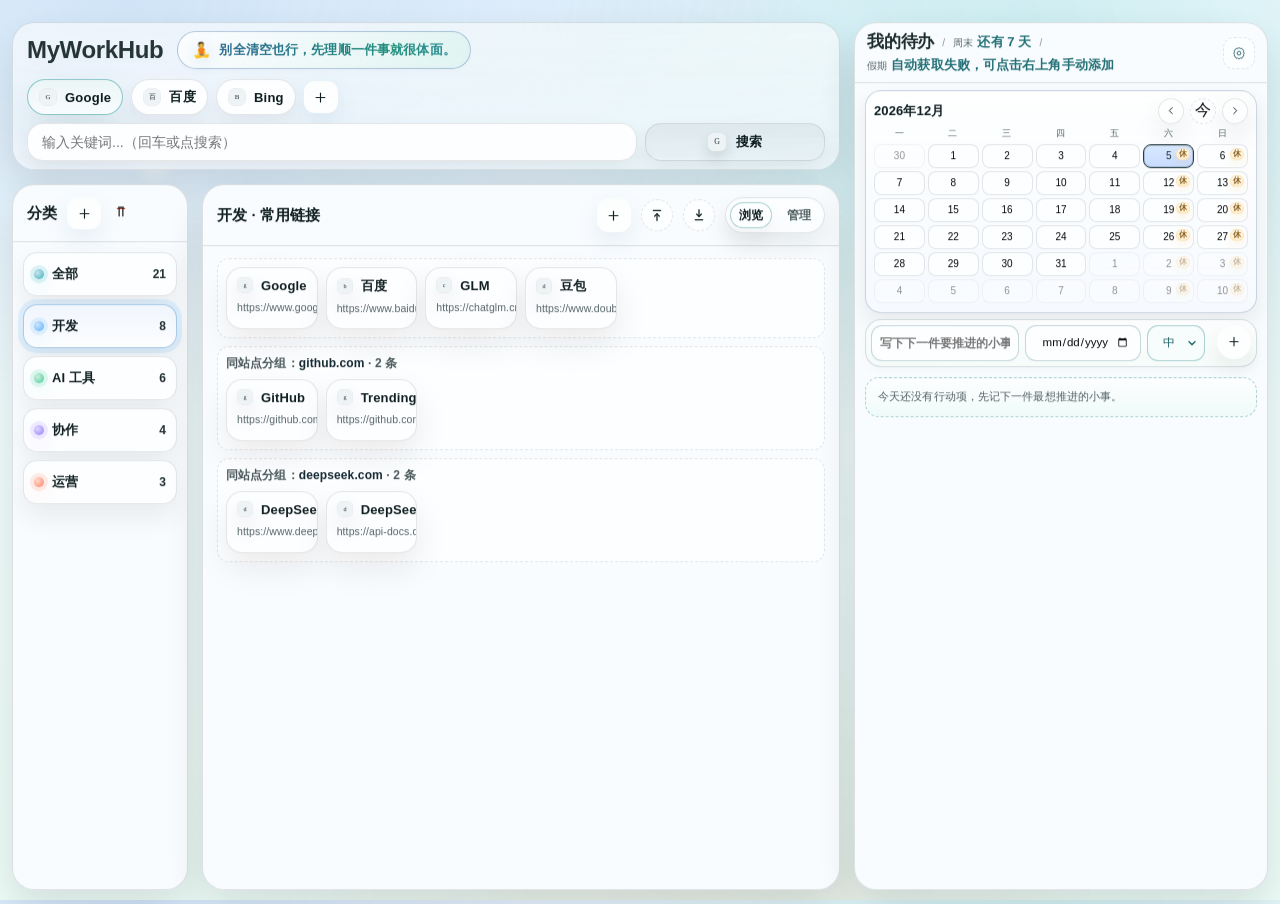
==== commit bb131240: "feat: split workhub into static assets" ====
--- a/MyWorkHub.html
+++ b/MyWorkHub.html
@@ -2,6274 +2,11 @@
 <html lang="zh-CN">
   <head>
     <meta charset="utf-8" />
+    <meta http-equiv="refresh" content="0; url=./index.html" />
     <meta name="viewport" content="width=device-width, initial-scale=1" />
-    <meta name="color-scheme" content="light" />
-    <title>WorkHub · 快速搜索与常用链接</title>
-
-    <style>
-      /*
-        WorkHub UI (HTML + CSS only)
-        - Side-by-side layout: top search, left categories, right links
-        - Tabs with icons; one search box + one button
-        - CSS-only modals via :target
-      */
-
-      :root {
-        --bg0: #f2fbff;
-        --bg1: #ecfbf6;
-        --bg2: #f7fbff;
-        --cream: #f7fbff;
-        --ink: #0c1b1d;
-        --ink-2: #1a2b2e;
-        --muted: #5b6a6d;
-        --rule: rgba(12, 27, 29, 0.12);
-        --shadow: rgba(12, 27, 29, 0.16);
-
-        --accent: #0ea5a5; /* sea-salt teal */
-        --accent-2: #ff996b; /* sunrise orange */
-        --accent-3: #3a7bd5; /* soda blue */
-
-        /* category palette (tokens) */
-        --cat-mint: #20c997;
-        --cat-sky: #4dabf7;
-        --cat-aqua: #15aabf;
-        --cat-coral: #ff7a59;
-        --cat-lemon: #f59f00;
-        --cat-lilac: #9775fa;
-        --cat-slate: #64748b;
-
-        --radius-1: 10px;
-        --radius-2: 16px;
-        --radius-3: 22px;
-
-        --focus: color-mix(in oklab, var(--accent) 70%, white);
-        --ring: 0 0 0 4px color-mix(in oklab, var(--accent) 22%, transparent);
-
-        --s-1: 6px;
-        --s0: 10px;
-        --s1: 14px;
-        --s2: 18px;
-        --s3: 24px;
-        --s4: 30px;
-        --s5: 42px;
-
-        --max: 1720px;
-      }
-
-      *,
-      *::before,
-      *::after {
-        box-sizing: border-box;
-      }
-
-      html,
-      body {
-        height: 100%;
-      }
-
-      body {
-        margin: 0;
-        color: var(--ink);
-        background: radial-gradient(1200px 700px at 10% 0%, rgba(58, 123, 213, 0.18), transparent 60%),
-          radial-gradient(900px 680px at 80% 10%, rgba(14, 165, 165, 0.18), transparent 55%),
-          radial-gradient(800px 620px at 55% 110%, rgba(255, 153, 107, 0.14), transparent 60%),
-          linear-gradient(180deg, var(--bg0), var(--bg1));
-        font-family: "Microsoft YaHei", "PingFang SC", "Hiragino Sans GB", sans-serif;
-        letter-spacing: 0.1px;
-        overflow-x: hidden;
-      }
-
-      /* sea-salt soda bubbles */
-      body::before {
-        content: "";
-        position: fixed;
-        inset: 0;
-        pointer-events: none;
-        opacity: 0.75;
-        background-image:
-          radial-gradient(40px 40px at 12% 18%, rgba(255, 255, 255, 0.75), transparent 62%),
-          radial-gradient(56px 56px at 18% 62%, rgba(255, 255, 255, 0.55), transparent 64%),
-          radial-gradient(38px 38px at 78% 22%, rgba(255, 255, 255, 0.6), transparent 60%),
-          radial-gradient(72px 72px at 86% 64%, rgba(255, 255, 255, 0.45), transparent 66%),
-          radial-gradient(22px 22px at 52% 38%, rgba(255, 255, 255, 0.55), transparent 62%),
-          radial-gradient(14px 14px at 40% 74%, rgba(255, 255, 255, 0.55), transparent 60%),
-          radial-gradient(18px 18px at 62% 86%, rgba(255, 255, 255, 0.55), transparent 62%),
-          radial-gradient(900px 650px at 50% 10%, rgba(58, 123, 213, 0.06), transparent 60%),
-          radial-gradient(900px 650px at 60% 90%, rgba(14, 165, 165, 0.06), transparent 60%);
-        filter: saturate(1.05);
-      }
-
-      a {
-        color: inherit;
-        text-decoration: none;
-      }
-
-      input,
-      select,
-      textarea,
-      button {
-        font: inherit;
-        font-family: "Microsoft YaHei", "PingFang SC", "Hiragino Sans GB", sans-serif;
-      }
-
-      input::placeholder,
-      textarea::placeholder {
-        font: inherit;
-        font-family: "Microsoft YaHei", "PingFang SC", "Hiragino Sans GB", sans-serif;
-      }
-
-      .wrap {
-        position: relative;
-        max-width: var(--max);
-        margin: 0 auto;
-        padding: 10px 12px 14px;
-        width: 100%;
-      }
-
-      .shell {
-        display: grid;
-        grid-template-columns: minmax(0, 2fr) minmax(340px, 1fr);
-        grid-template-rows: auto 1fr;
-        column-gap: 14px;
-        row-gap: 14px;
-        padding-top: 12px;
-        height: calc(100vh - 20px);
-        min-height: calc(100vh - 20px);
-      }
-
-      .below {
-        grid-column: 1;
-        grid-row: 2;
-        display: grid;
-        grid-template-columns: 176px minmax(0, 1fr);
-        gap: 14px;
-        min-height: 0;
-      }
-
-      .shell > .panel.hero {
-        grid-column: 1;
-        grid-row: 1;
-      }
-
-      .catpanel {
-        grid-column: 1;
-        grid-row: 1;
-      }
-
-      .linkpanel {
-        grid-column: 2;
-        grid-row: 1;
-      }
-
-      .planpanel {
-        grid-column: 2;
-        grid-row: 1 / 3;
-      }
-
-      .catpanel,
-      .linkpanel,
-      .planpanel {
-        min-height: 0;
-      }
-
-      .catpanel,
-      .linkpanel,
-      .planpanel {
-        display: flex;
-        flex-direction: column;
-      }
-
-      .catpanel .cats {
-        flex: 1;
-        overflow: auto;
-        padding-bottom: 12px;
-      }
-
-      .linkpanel .links {
-        flex: 1;
-        overflow: auto;
-      }
-
-      .planpanel .planbody {
-        flex: 1;
-        overflow: auto;
-        padding: 7px 10px 10px;
-        display: grid;
-        gap: 6px;
-        align-content: start;
-      }
-
-      .panel {
-        border: 1px solid var(--rule);
-        background: color-mix(in oklab, var(--cream) 78%, white);
-        border-radius: var(--radius-3);
-        box-shadow: 0 18px 44px rgba(12, 27, 29, 0.12);
-        overflow: hidden;
-      }
-
-      .panel.hero {
-        background: linear-gradient(
-            180deg,
-            rgba(255, 255, 255, 0.75),
-            rgba(247, 251, 255, 0.72)
-          ),
-          radial-gradient(900px 300px at 12% 0%, rgba(58, 123, 213, 0.18), transparent 65%),
-          radial-gradient(820px 320px at 78% 0%, rgba(14, 165, 165, 0.20), transparent 62%);
-        backdrop-filter: blur(10px);
-      }
-
-      .panel.hero .hd {
-        border-bottom: 0;
-        padding: 8px 14px 4px;
-        gap: 0;
-      }
-
-      .panel .hd {
-        padding: 12px 14px;
-        border-bottom: 1px solid var(--rule);
-        display: grid;
-        gap: 8px;
-      }
-
-      .catpanel .hd,
-      .linkpanel .hd,
-      .planpanel .hd {
-        min-height: 56px;
-        align-content: center;
-      }
-
-      .planpanel .hd {
-        padding: 10px 12px 8px;
-        gap: 6px;
-      }
-
-      .planpanel .hd .row {
-        align-items: flex-start;
-      }
-
-      .planpanel .title {
-        font-size: 17px;
-        font-weight: 700;
-        letter-spacing: -0.01em;
-        line-height: 1.1;
-      }
-
-      .plancard {
-        border: 1px solid color-mix(in oklab, var(--rule) 86%, transparent);
-        border-radius: 16px;
-        background:
-          linear-gradient(180deg, rgba(255, 255, 255, 0.92), rgba(244, 250, 255, 0.82));
-        box-shadow: 0 10px 22px rgba(12, 27, 29, 0.08);
-        padding: 10px;
-      }
-
-      .calendar-card {
-        padding: 7px 8px 9px;
-        border-color: color-mix(in oklab, var(--accent-3) 12%, var(--rule));
-        background:
-          linear-gradient(180deg, rgba(255, 255, 255, 0.95), rgba(245, 249, 255, 0.88)),
-          radial-gradient(220px 120px at 100% 0%, rgba(58, 123, 213, 0.05), transparent 74%);
-      }
-
-      .planstatus {
-        display: flex;
-        align-items: center;
-        justify-content: space-between;
-        gap: 8px;
-        padding: 0;
-        color: color-mix(in oklab, var(--ink) 82%, var(--muted));
-      }
-
-      .planstatus-main {
-        display: flex;
-        flex-wrap: wrap;
-        align-items: center;
-        gap: 4px 8px;
-        min-width: 0;
-      }
-
-      .planstatus-item {
-        display: inline-flex;
-        align-items: baseline;
-        gap: 4px;
-        min-width: 0;
-      }
-
-      .planstatus-label {
-        font-size: 10px;
-        color: color-mix(in oklab, var(--muted) 90%, var(--ink));
-        white-space: nowrap;
-      }
-
-      .planstatus-value {
-        font-size: 13px;
-        font-weight: 700;
-        color: #1f6d73;
-        white-space: nowrap;
-      }
-
-      .planstatus-sep {
-        font-size: 10px;
-        color: color-mix(in oklab, var(--muted) 70%, transparent);
-      }
-
-      .planstatus-action {
-        flex-shrink: 0;
-        width: 26px;
-        height: 26px;
-        border-radius: 999px;
-        box-shadow: none;
-      }
-
-      .plan-h {
-        display: flex;
-        align-items: center;
-        justify-content: space-between;
-        gap: 8px;
-        margin-bottom: 8px;
-      }
-
-      .plan-h strong {
-        font-size: 12px;
-        letter-spacing: 0.06em;
-        text-transform: uppercase;
-        color: color-mix(in oklab, var(--muted) 80%, var(--ink));
-      }
-
-      .plan-link {
-        font-size: 11px;
-        font-weight: 700;
-        color: color-mix(in oklab, var(--accent-3) 70%, var(--ink));
-      }
-
-      .todo-head {
-        display: inline-flex;
-        align-items: center;
-        gap: 10px;
-      }
-
-      .seg {
-        display: inline-flex;
-        border: 1px solid color-mix(in oklab, var(--rule) 82%, transparent);
-        background: color-mix(in oklab, white 76%, var(--cream));
-        border-radius: 999px;
-        padding: 2px;
-        box-shadow: 0 8px 16px rgba(12, 27, 29, 0.06);
-      }
-
-      .segbtn {
-        appearance: none;
-        border: 0;
-        background: transparent;
-        color: color-mix(in oklab, var(--muted) 84%, var(--ink));
-        padding: 6px 9px;
-        font-size: 12px;
-        border-radius: 999px;
-        cursor: pointer;
-        transition: background 160ms ease, color 160ms ease, transform 160ms ease;
-      }
-
-      .segbtn[aria-selected="true"] {
-        background: linear-gradient(180deg, white, color-mix(in oklab, white 72%, var(--cream)));
-        color: var(--ink);
-        box-shadow: 0 10px 18px rgba(12, 27, 29, 0.08);
-      }
-
-      .segbtn:active {
-        transform: translateY(1px);
-      }
-
-      .countdown-row {
-        display: grid;
-        grid-template-columns: auto 1fr;
-        align-items: baseline;
-        gap: 8px;
-        padding: 6px 0;
-      }
-
-      .countdown-k {
-        font-size: 11px;
-        color: color-mix(in oklab, var(--muted) 88%, var(--ink));
-      }
-
-      .countdown-v {
-        font-size: 13px;
-        font-weight: 700;
-        color: var(--ink);
-      }
-
-      .calbar {
-        display: flex;
-        align-items: center;
-        justify-content: space-between;
-        gap: 8px;
-        margin-bottom: 3px;
-      }
-
-      .calmonth {
-        font-family: "Microsoft YaHei", "PingFang SC", "Hiragino Sans GB", sans-serif;
-        font-size: 13px;
-        font-weight: 700;
-        letter-spacing: 0.01em;
-      }
-
-      .calops {
-        display: inline-flex;
-        gap: 6px;
-      }
-
-      .calgrid {
-        display: grid;
-        grid-template-columns: repeat(7, minmax(0, 1fr));
-        gap: 3px;
-      }
-
-      .caldow {
-        font-size: 9px;
-        text-transform: uppercase;
-        letter-spacing: 0.08em;
-        color: color-mix(in oklab, var(--muted) 90%, var(--ink));
-        text-align: center;
-        padding-bottom: 1px;
-      }
-
-      .calday {
-        border: 1px solid color-mix(in oklab, var(--rule) 85%, transparent);
-        border-radius: 8px;
-        min-height: 24px;
-        background: color-mix(in oklab, white 72%, var(--cream));
-        cursor: pointer;
-        display: flex;
-        align-items: center;
-        justify-content: center;
-        font-size: 10px;
-        line-height: 1;
-        position: relative;
-        overflow: hidden;
-        transition: transform 140ms ease, border-color 140ms ease;
-      }
-
-      .calday-num {
-        position: relative;
-        z-index: 1;
-      }
-
-      .calday:hover {
-        transform: translateY(-1px);
-        border-color: color-mix(in oklab, var(--accent) 35%, var(--rule));
-      }
-
-      .calday.muted {
-        opacity: 0.42;
-      }
-
-      .calday.today {
-        border-color: #24373b;
-        background: linear-gradient(180deg, #d8e8ff, #c7dcff);
-        color: #16252f;
-        box-shadow: inset 0 0 0 1px rgba(36, 55, 59, 0.22);
-      }
-
-      .calday.selected {
-        border-color: color-mix(in oklab, var(--accent-3) 52%, var(--rule));
-        box-shadow: 0 0 0 3px color-mix(in oklab, var(--accent-3) 16%, transparent);
-        background: linear-gradient(
-          180deg,
-          color-mix(in oklab, white 72%, var(--cream)),
-          color-mix(in oklab, var(--accent-3) 8%, white)
-        );
-      }
-
-      .calday .dot {
-        position: absolute;
-        width: 6px;
-        height: 6px;
-        border-radius: 99px;
-        top: 4px;
-        left: 4px;
-        background: color-mix(in oklab, var(--accent) 88%, white);
-        box-shadow: 0 0 0 2px color-mix(in oklab, var(--accent) 16%, transparent);
-      }
-
-      .calday .dot.overdue-severe {
-        background: #ff5a47;
-        box-shadow: 0 0 0 2px color-mix(in oklab, #ff5a47 22%, transparent);
-      }
-
-      .calday .dot.overdue {
-        background: #ff9a63;
-        box-shadow: 0 0 0 2px color-mix(in oklab, #ff9a63 22%, transparent);
-      }
-
-      .calday .dot.today {
-        background: #f59f00;
-        box-shadow: 0 0 0 2px color-mix(in oklab, #f59f00 20%, transparent);
-      }
-
-      .calday .dot.future-near {
-        background: #20c997;
-        box-shadow: 0 0 0 2px color-mix(in oklab, #20c997 20%, transparent);
-      }
-
-      .calday .dot.future-far {
-        background: #6ea8e5;
-        box-shadow: 0 0 0 2px color-mix(in oklab, #6ea8e5 18%, transparent);
-      }
-
-      .calday .holiday-flag {
-        position: absolute;
-        top: 3px;
-        right: 3px;
-        min-width: 12px;
-        height: 12px;
-        padding: 0 2px;
-        border-radius: 999px;
-        display: inline-flex;
-        align-items: center;
-        justify-content: center;
-        font-size: 8px;
-        font-weight: 700;
-        line-height: 1;
-        color: #9a3412;
-        background: linear-gradient(180deg, #fff4df, #ffe8c5);
-        border: 1px solid rgba(245, 158, 11, 0.28);
-        box-shadow: 0 4px 10px rgba(245, 158, 11, 0.14);
-      }
-
-      .calday .holiday-flag.weekend {
-        color: #8a5a18;
-        background: linear-gradient(180deg, #fff8ea, #ffefcf);
-        border-color: rgba(245, 158, 11, 0.18);
-        box-shadow: 0 3px 8px rgba(245, 158, 11, 0.1);
-      }
-
-      .todo-card-shell {
-        position: relative;
-        overflow: visible;
-        padding: 0;
-        border: 0;
-        background: transparent;
-        box-shadow: none;
-      }
-
-      .todo-shell-head {
-        display: none;
-      }
-
-      .todo-head {
-        display: inline-flex;
-        align-items: center;
-        gap: 10px;
-        padding: 2px 5px 2px 2px;
-        border-radius: 999px;
-        background: linear-gradient(180deg, rgba(255, 255, 255, 0.72), rgba(244, 251, 249, 0.7));
-        border: 1px solid color-mix(in oklab, var(--accent) 10%, var(--rule));
-        box-shadow: inset 0 1px 0 rgba(255, 255, 255, 0.7);
-      }
-
-      .todoquick {
-        display: grid;
-        grid-template-columns: minmax(0, 1fr) 116px 58px 40px;
-        gap: 6px;
-        margin-bottom: 6px;
-        padding: 5px;
-        border-radius: 16px;
-        border: 1px solid color-mix(in oklab, var(--accent) 6%, var(--rule));
-        background:
-          linear-gradient(180deg, rgba(255, 255, 255, 0.82), rgba(244, 251, 248, 0.76)),
-          radial-gradient(280px 140px at 0% 0%, rgba(14, 165, 165, 0.06), transparent 72%);
-        box-shadow: inset 0 1px 0 rgba(255, 255, 255, 0.72), 0 4px 10px rgba(12, 27, 29, 0.025);
-      }
-
-      .todoquick input,
-      .todoquick select,
-      .todo-date-link,
-      .todo-scene-chip,
-      .todo-priority-chip {
-        border: 1px solid color-mix(in oklab, var(--accent) 14%, var(--rule));
-        background: linear-gradient(180deg, color-mix(in oklab, white 82%, var(--cream)), color-mix(in oklab, white 74%, var(--cream)));
-        border-radius: 11px;
-        padding: 6px 8px;
-        font-size: 11.5px;
-        line-height: 1;
-        min-height: 36px;
-        box-sizing: border-box;
-        transition: border-color 160ms ease, box-shadow 160ms ease, transform 160ms ease;
-      }
-
-      .todoquick input:focus-visible,
-      .todoquick select:focus-visible,
-      .todo-date-link:focus-visible,
-      .todo-scene-filter:focus-visible {
-        outline: none;
-        border-color: color-mix(in oklab, var(--accent) 42%, var(--rule));
-        box-shadow: 0 0 0 3px color-mix(in oklab, var(--accent) 16%, transparent);
-      }
-
-      .todoquick-title {
-        grid-column: 1;
-        min-width: 0;
-        font-size: 12.5px;
-        font-weight: 600;
-      }
-
-      .todoquick input[type="date"] {
-        grid-column: 2;
-        min-width: 0;
-        width: 116px;
-        text-align: center;
-        padding-left: 10px;
-        padding-right: 10px;
-      }
-
-      input[type="date"],
-      input[type="month"] {
-        font-family: "Microsoft YaHei", "PingFang SC", "Hiragino Sans GB", sans-serif;
-      }
-
-      input[type="date"]::-webkit-datetime-edit,
-      input[type="month"]::-webkit-datetime-edit,
-      input[type="date"]::-webkit-datetime-edit-text,
-      input[type="month"]::-webkit-datetime-edit-text,
-      input[type="date"]::-webkit-datetime-edit-year-field,
-      input[type="date"]::-webkit-datetime-edit-month-field,
-      input[type="date"]::-webkit-datetime-edit-day-field,
-      input[type="month"]::-webkit-datetime-edit-year-field,
-      input[type="month"]::-webkit-datetime-edit-month-field {
-        font-family: "Microsoft YaHei", "PingFang SC", "Hiragino Sans GB", sans-serif;
-      }
-
-      .todoquick select {
-        grid-column: 3;
-        width: 58px;
-        appearance: none;
-        -webkit-appearance: none;
-        padding-left: 6px;
-        padding-right: 20px;
-        background-color: color-mix(in oklab, white 74%, var(--cream));
-        background-image: url("data:image/svg+xml,%3Csvg xmlns='http://www.w3.org/2000/svg' width='10' height='10' viewBox='0 0 10 10'%3E%3Cpath d='M2 3.5 5 6.5 8 3.5' fill='none' stroke='%231b5d61' stroke-width='1.4' stroke-linecap='round' stroke-linejoin='round'/%3E%3C/svg%3E");
-        background-repeat: no-repeat;
-        background-position: right 7px center;
-        background-size: 10px 10px;
-        text-align: center;
-        text-align-last: center;
-        text-indent: 0;
-      }
-
-      .todoquick select option {
-        text-align: center;
-        text-align-last: center;
-      }
-
-      .todoquick-submit {
-        grid-column: 4;
-        min-width: 40px;
-        width: 40px;
-        justify-self: end;
-        display: inline-flex;
-        align-items: center;
-        justify-content: center;
-        padding: 0;
-      }
-
-      .todoquick-submit svg {
-        width: 18px;
-        height: 18px;
-      }
-
-      .todo-groups {
-        display: grid;
-        gap: 7px;
-      }
-
-      .todo-g {
-        padding: 9px;
-        border-radius: 18px;
-        border: 1px solid color-mix(in oklab, var(--accent) 6%, var(--rule));
-        background:
-          linear-gradient(180deg, rgba(255, 255, 255, 0.88), rgba(241, 252, 248, 0.78)),
-          radial-gradient(260px 160px at 100% 0%, rgba(14, 165, 165, 0.08), transparent 70%);
-        box-shadow: 0 6px 14px rgba(12, 27, 29, 0.03);
-      }
-
-      .todo-gh {
-        font-size: 11px;
-        color: color-mix(in oklab, var(--muted) 76%, var(--ink));
-        letter-spacing: 0.08em;
-        margin: 0 0 8px;
-        display: flex;
-        align-items: center;
-        justify-content: space-between;
-        gap: 10px;
-      }
-
-      .todo-gh-main {
-        display: inline-flex;
-        align-items: center;
-        gap: 7px;
-      }
-
-      .todo-gh-main::before {
-        content: "";
-        width: 8px;
-        height: 8px;
-        border-radius: 99px;
-        background: linear-gradient(140deg, var(--accent), color-mix(in oklab, var(--accent-3) 35%, var(--accent)));
-        box-shadow: 0 0 0 4px color-mix(in oklab, var(--accent) 16%, transparent);
-      }
-
-      .todo-group-meta {
-        font-size: 10.5px;
-        color: color-mix(in oklab, var(--muted) 80%, var(--ink));
-      }
-
-      .todo-list {
-        display: grid;
-        gap: 6px;
-      }
-
-      .todo-item {
-        position: relative;
-        border: 1px solid color-mix(in oklab, var(--accent) 14%, var(--rule));
-        border-radius: 16px;
-        background: linear-gradient(180deg, color-mix(in oklab, white 87%, var(--cream)), color-mix(in oklab, white 77%, var(--cream)));
-        box-shadow: 0 6px 14px rgba(12, 27, 29, 0.04);
-        padding: 10px 72px 10px 10px;
-        display: grid;
-        grid-template-columns: auto minmax(0, 1fr);
-        align-items: start;
-        gap: 8px;
-        transition: transform 180ms ease, box-shadow 180ms ease, border-color 180ms ease, background 180ms ease;
-        animation: todoRise 240ms cubic-bezier(0.22, 0.9, 0.24, 1) both;
-      }
-
-      .todo-item:hover {
-        transform: translateY(-1px);
-        border-color: color-mix(in oklab, var(--accent) 34%, var(--rule));
-        box-shadow: 0 10px 18px rgba(12, 27, 29, 0.06);
-      }
-
-      .todo-item.done {
-        border-color: color-mix(in oklab, var(--cat-mint) 22%, var(--rule));
-        background: linear-gradient(180deg, color-mix(in oklab, #dff8ed 76%, white), color-mix(in oklab, #dff8ed 58%, var(--cream)));
-        box-shadow: 0 10px 20px rgba(18, 121, 94, 0.09);
-      }
-
-      .todo-main {
-        min-width: 0;
-        display: grid;
-        grid-template-columns: minmax(0, 1fr) 38px 60px;
-        align-items: center;
-        gap: 5px;
-        overflow: hidden;
-      }
-
-      .todo-title-row {
-        grid-column: 1;
-        min-width: 0;
-        overflow: hidden;
-      }
-
-      .todo-t {
-        font-size: 13px;
-        font-weight: 600;
-        line-height: 1.3;
-        min-width: 0;
-        white-space: nowrap;
-        overflow: hidden;
-        text-overflow: ellipsis;
-      }
-
-      .todo-item.done .todo-t {
-        text-decoration: line-through;
-        text-decoration-thickness: 1.4px;
-        color: color-mix(in oklab, var(--muted) 70%, var(--ink));
-      }
-
-      .todo-meta {
-        display: contents;
-      }
-
-      .todo-priority-chip,
-      .todo-date-link {
-        display: inline-flex;
-        align-items: center;
-        justify-content: center;
-        gap: 4px;
-        padding: 4px 5px;
-        font-size: 9.5px;
-        line-height: 1;
-        border-radius: 999px;
-        justify-self: stretch;
-        min-width: 0;
-        overflow: hidden;
-        text-overflow: ellipsis;
-      }
-
-      .todo-priority-chip {
-        min-width: 38px;
-      }
-
-      .todo-date-link {
-        cursor: pointer;
-        color: inherit;
-        white-space: nowrap;
-        border: 1px solid color-mix(in oklab, var(--accent-3) 16%, var(--rule));
-        background: color-mix(in oklab, white 82%, var(--accent-3));
-        min-width: 60px;
-      }
-
-      .todo-date-link[data-tone="overdue-severe"] {
-        background: #ffe0db;
-        border-color: #ff8c79;
-        color: #76180f;
-      }
-
-      .todo-date-link[data-tone="overdue"] {
-        background: #ffe7d6;
-        border-color: #ffb184;
-        color: #8b3f16;
-      }
-
-      .todo-date-link[data-tone="today"] {
-        background: #fff0cf;
-        border-color: #f0c36b;
-        color: #745200;
-      }
-
-      .todo-date-link[data-tone="future-near"] {
-        background: #dcf7ed;
-        border-color: #86d9bc;
-        color: #17614d;
-      }
-
-      .todo-date-link[data-tone="future-far"] {
-        background: #e2efff;
-        border-color: #9dc2f1;
-        color: #285f92;
-      }
-
-      .todo-priority-chip[data-priority="high"] {
-        background: color-mix(in oklab, white 66%, #ff7a59);
-        border-color: color-mix(in oklab, #ff7a59 42%, var(--rule));
-        color: #7f2f10;
-      }
-
-      .todo-priority-chip[data-priority="medium"] {
-        background: color-mix(in oklab, white 70%, #62cbd0);
-        border-color: color-mix(in oklab, #0ea5a5 26%, var(--rule));
-        color: #165d63;
-      }
-
-      .todo-priority-chip[data-priority="low"] {
-        background: color-mix(in oklab, white 86%, #cfd8e3);
-        border-color: color-mix(in oklab, #94a3b8 24%, var(--rule));
-        color: #4f5f70;
-      }
-
-      #todo-quick-priority[data-priority="high"],
-      #tp[data-priority="high"] {
-        background-color: color-mix(in oklab, white 74%, #ffe1d8);
-        border-color: color-mix(in oklab, #ff7a59 34%, var(--rule));
-        color: #8a3514;
-      }
-
-      #todo-quick-priority[data-priority="medium"],
-      #tp[data-priority="medium"] {
-        background-color: color-mix(in oklab, white 74%, #dff7f4);
-        border-color: color-mix(in oklab, #0ea5a5 24%, var(--rule));
-        color: #185f63;
-      }
-
-      #todo-quick-priority[data-priority="low"],
-      #tp[data-priority="low"] {
-        background-color: color-mix(in oklab, white 80%, #edf2f7);
-        border-color: color-mix(in oklab, #94a3b8 20%, var(--rule));
-        color: #536171;
-      }
-
-      .todo-item-actions {
-        position: absolute;
-        top: 8px;
-        right: 8px;
-        display: inline-flex;
-        align-items: center;
-        gap: 4px;
-        flex-shrink: 0;
-      }
-
-      .todo-actbtn {
-        width: 26px;
-        height: 26px;
-        border-radius: 999px;
-        box-shadow: none;
-      }
-
-      .todo-actbtn svg {
-        width: 13px;
-        height: 13px;
-      }
-
-      .todo-actbtn.danger {
-        border-color: color-mix(in oklab, var(--accent-2) 24%, var(--rule));
-        color: color-mix(in oklab, var(--accent-2) 55%, var(--ink));
-      }
-
-      .todo-cb {
-        width: 18px;
-        height: 18px;
-        margin-top: 2px;
-        accent-color: color-mix(in oklab, var(--accent) 78%, #0f766e);
-        cursor: pointer;
-        transition: transform 140ms ease;
-      }
-
-      .todo-cb:checked {
-        transform: scale(1.08);
-      }
-
-      .todo-completed {
-        margin-top: 8px;
-        border-top: 1px dashed color-mix(in oklab, var(--rule) 84%, transparent);
-        padding-top: 8px;
-      }
-
-      .todo-completed summary {
-        cursor: pointer;
-        font-size: 11px;
-        color: color-mix(in oklab, var(--muted) 84%, var(--ink));
-        list-style: none;
-      }
-
-      .todo-completed summary::-webkit-details-marker {
-        display: none;
-      }
-
-      .todo-empty {
-        margin-top: 4px;
-        border: 1px dashed color-mix(in oklab, var(--accent) 26%, var(--rule));
-        border-radius: 14px;
-        padding: 11px 12px;
-        font-size: 11px;
-        line-height: 1.45;
-        color: color-mix(in oklab, var(--muted) 86%, var(--ink));
-        background: linear-gradient(180deg, rgba(255, 255, 255, 0.72), rgba(230, 250, 244, 0.5));
-      }
-
-      @keyframes todoRise {
-        from {
-          opacity: 0;
-          transform: translateY(4px);
-        }
-        to {
-          opacity: 1;
-          transform: translateY(0);
-        }
-      }
-
-      @media (max-width: 1240px) {
-        .shell {
-          grid-template-columns: 1fr;
-          grid-template-rows: auto auto auto;
-          height: auto;
-          min-height: 0;
-        }
-
-        .shell > .panel.hero,
-        .planpanel,
-        .below {
-          grid-column: 1;
-        }
-
-        .shell > .panel.hero {
-          grid-row: 1;
-        }
-
-        .planpanel {
-          grid-row: 2;
-        }
-
-        .below {
-          grid-row: 3;
-        }
-      }
-
-      @media (max-width: 1100px) {
-        .todo-shell-head {
-          grid-template-columns: 1fr;
-        }
-
-        .below {
-          grid-template-columns: 1fr;
-        }
-
-        .catpanel,
-        .linkpanel {
-          grid-column: 1;
-        }
-
-        .catpanel {
-          grid-row: 1;
-        }
-
-        .linkpanel {
-          grid-row: 2;
-        }
-
-        .todo-head {
-          justify-self: start;
-        }
-
-        .hero-countdown {
-          min-width: 0;
-          max-width: none;
-          width: 100%;
-          grid-template-columns: auto 1fr;
-        }
-
-        .hero-countdown .plan-link {
-          grid-column: 2;
-        }
-
-        .hero-countdown-values {
-          grid-column: 1 / -1;
-          display: grid;
-          grid-template-columns: 1fr 1fr;
-          gap: 8px 12px;
-        }
-
-        .hero-countdown-item {
-          overflow: hidden;
-        }
-
-        .hero-countdown .countdown-v {
-          overflow: hidden;
-          text-overflow: ellipsis;
-        }
-
-        .todoquick {
-          grid-template-columns: minmax(0, 1fr) 122px 74px 46px;
-        }
-
-        .todoquick-title { grid-column: 1; }
-        .todoquick input[type="date"] { grid-column: 2; width: 122px; }
-        .todoquick select { grid-column: 3; width: 74px; }
-        .todoquick-submit { grid-column: 4; }
-      }
-
-      @media (max-width: 720px) {
-        .panel.hero .hd .row {
-          flex-wrap: wrap;
-        }
-
-        .title-group {
-          width: 100%;
-          gap: 10px;
-        }
-
-        .title-brand {
-          width: 100%;
-        }
-
-        .brand-name {
-          white-space: normal;
-        }
-
-        .hero-note {
-          width: 100%;
-          max-width: none;
-          justify-content: flex-start;
-        }
-
-        .planstatus {
-          flex-wrap: wrap;
-        }
-
-        .hero-countdown {
-          margin-left: 0;
-          max-width: none;
-          width: 100%;
-        }
-
-        .hero-countdown-values {
-          grid-template-columns: 1fr;
-        }
-
-        .todoquick {
-          grid-template-columns: 1fr;
-          padding: 8px;
-        }
-
-        .todoquick input[type="date"],
-        .todoquick select,
-        .todoquick-submit {
-          grid-column: 1 / -1;
-        }
-
-        .todoquick-title {
-          grid-column: 1 / -1;
-        }
-
-        .todo-item {
-          padding-right: 68px;
-          grid-template-columns: auto minmax(0, 1fr);
-        }
-
-        .todo-item-actions {
-          top: 8px;
-          right: 8px;
-        }
-      }
-
-      .panel .hd .row {
-        display: flex;
-        align-items: center;
-        justify-content: space-between;
-        gap: var(--s1);
-      }
-
-      .catpanel .hd .row {
-        justify-content: flex-start;
-        gap: 10px;
-      }
-
-      .kicker {
-        font-size: 12px;
-        letter-spacing: 0.2em;
-        text-transform: uppercase;
-        color: var(--muted);
-      }
-
-      .title {
-        font-size: 15px;
-        font-weight: 600;
-      }
-
-      .ops {
-        display: inline-flex;
-        align-items: center;
-        gap: 10px;
-        flex-wrap: nowrap;
-        justify-content: flex-end;
-      }
-
-      /* header ops: keep same height as sidebar header */
-      .ops .toolbtn {
-        width: 32px;
-        height: 32px;
-      }
-
-      .ops .toolbtn svg {
-        width: 16px;
-        height: 16px;
-      }
-
-      .ops .pill {
-        padding: 6px 9px;
-      }
-
-      .toolbtn {
-        display: inline-flex;
-        align-items: center;
-        justify-content: center;
-        width: 36px;
-        height: 36px;
-        border-radius: 999px;
-        border: 1px solid color-mix(in oklab, var(--rule) 85%, transparent);
-        background: linear-gradient(180deg, rgba(255, 255, 255, 0.72), rgba(255, 255, 255, 0.42));
-        box-shadow: 0 12px 26px rgba(12, 27, 29, 0.08);
-        cursor: pointer;
-      }
-
-      .toolbtn.sm {
-        width: 26px;
-        height: 26px;
-      }
-
-      .toolbtn.sm svg {
-        width: 15px;
-        height: 15px;
-      }
-
-      .toolbtn svg {
-        width: 18px;
-        height: 18px;
-      }
-
-      .toolbtn:hover {
-        border-color: color-mix(in oklab, var(--accent) 35%, var(--rule));
-      }
-
-      .toolbtn.ghost {
-        border-style: dashed;
-        box-shadow: none;
-      }
-
-      .toolbtn.danger:hover {
-        border-color: color-mix(in oklab, var(--accent-2) 45%, var(--rule));
-      }
-
-      .title-group {
-        display: flex;
-        align-items: center;
-        gap: 14px;
-        min-width: 0;
-        flex-wrap: wrap;
-      }
-
-      .title-brand {
-        display: inline-flex;
-        align-items: center;
-        min-width: 0;
-      }
-
-      .brand-name {
-        margin: 0;
-        font-size: clamp(19px, 2vw, 24px);
-        font-weight: 650;
-        line-height: 1.05;
-        letter-spacing: -0.015em;
-        color: #243336;
-        text-shadow: 0 3px 10px rgba(12, 27, 29, 0.04);
-        white-space: nowrap;
-      }
-
-      .hero-note {
-        max-width: min(460px, 100%);
-        min-width: 0;
-        color: color-mix(in oklab, var(--ink) 76%, var(--muted));
-        display: inline-flex;
-        align-items: center;
-        gap: 8px;
-        min-height: 38px;
-        padding: 7px 14px;
-        border-radius: 999px;
-        background: linear-gradient(120deg, rgba(255, 255, 255, 0.76), rgba(213, 241, 235, 0.58));
-        border: 1px solid color-mix(in oklab, var(--accent-3) 24%, var(--rule));
-        box-shadow: 0 10px 24px rgba(12, 27, 29, 0.08);
-        animation: noteGlow 2.8s ease-in-out infinite, noteFloat 4.8s ease-in-out infinite;
-        box-sizing: border-box;
-        backdrop-filter: blur(8px);
-      }
-
-      .hero-countdown {
-        margin-left: auto;
-        min-width: 0;
-        max-width: none;
-        width: max-content;
-        height: 40px;
-        padding: 0 12px;
-        border-radius: 999px;
-        border: 1px solid color-mix(in oklab, var(--accent) 16%, var(--rule));
-        background:
-          linear-gradient(180deg, rgba(255, 255, 255, 0.78), rgba(239, 251, 246, 0.7)),
-          radial-gradient(180px 120px at 100% 0%, rgba(14, 165, 165, 0.08), transparent 70%);
-        box-shadow: 0 12px 26px rgba(12, 27, 29, 0.08);
-        display: flex;
-        align-items: center;
-        gap: 6px;
-        overflow: hidden;
-        box-sizing: border-box;
-      }
-
-      .hero-countdown-head {
-        display: flex;
-        align-items: center;
-        gap: 8px;
-        min-width: 0;
-        flex: 0 1 auto;
-      }
-
-      .hero-countdown-values {
-        min-width: 0;
-        display: flex;
-        align-items: center;
-        gap: 10px;
-        overflow: hidden;
-        flex: 0 1 auto;
-      }
-
-      .hero-countdown-item {
-        display: inline-flex;
-        align-items: center;
-        gap: 4px;
-        min-width: 0;
-        flex: 0 1 auto;
-        overflow: visible;
-      }
-
-      .hero-countdown .countdown-k {
-        white-space: nowrap;
-        font-size: 12px;
-        font-weight: 600;
-        line-height: 1;
-      }
-
-      .hero-countdown .plan-link {
-        width: 24px;
-        height: 24px;
-        border-radius: 999px;
-        border: 1px solid color-mix(in oklab, var(--accent-3) 18%, var(--rule));
-        background: linear-gradient(180deg, rgba(255, 255, 255, 0.9), rgba(243, 250, 249, 0.84));
-        display: inline-flex;
-        align-items: center;
-        justify-content: center;
-        flex-shrink: 0;
-        box-shadow: 0 8px 16px rgba(12, 27, 29, 0.08);
-      }
-
-      .hero-countdown .countdown-v {
-        font-size: 12px;
-        font-weight: 700;
-        line-height: 1;
-        white-space: nowrap;
-        overflow: visible;
-      }
-
-      .hero-countdown-item.compact {
-        gap: 0;
-      }
-
-      .hero-countdown-head > .hero-countdown-item .countdown-k,
-      .hero-countdown-head > .hero-countdown-item .countdown-v {
-        color: #1c6b77;
-      }
-
-      .hero-countdown-values .hero-countdown-item .countdown-v {
-        color: #1f7f69;
-      }
-
-      .hero-countdown .plan-link svg {
-        width: 12px;
-        height: 12px;
-      }
-
-      .motto-emoji {
-        font-size: 15px;
-        line-height: 1;
-        animation: emojiHop 1.8s ease-in-out infinite;
-        filter: drop-shadow(0 4px 8px rgba(58, 123, 213, 0.24));
-      }
-
-      .hero-note .motto-t {
-        font-size: 13px;
-        font-weight: 700;
-        line-height: 1.2;
-        letter-spacing: 0.01em;
-        color: transparent;
-        background: linear-gradient(90deg, #2a5f91, #1f8f7d, #3a7bd5);
-        background-size: 180% 100%;
-        background-clip: text;
-        -webkit-background-clip: text;
-        animation: textShimmer 4.5s linear infinite;
-        white-space: nowrap;
-        overflow: hidden;
-        text-overflow: ellipsis;
-      }
-
-      @keyframes emojiHop {
-        0%, 100% { transform: translateY(0); }
-        50% { transform: translateY(-1.5px) rotate(-6deg); }
-      }
-
-      @keyframes noteGlow {
-        0%, 100% { box-shadow: 0 0 0 rgba(0, 0, 0, 0); }
-        50% { box-shadow: 0 10px 20px rgba(12, 27, 29, 0.08); }
-      }
-
-      @keyframes noteFloat {
-        0%, 100% { transform: translateY(0); }
-        50% { transform: translateY(-1px); }
-      }
-
-      @keyframes textShimmer {
-        0% { background-position: 0% 50%; }
-        100% { background-position: 180% 50%; }
-      }
-
-      .spark {
-        width: 10px;
-        height: 10px;
-        border-radius: 99px;
-        background: radial-gradient(circle at 30% 30%, #fff 0 35%, transparent 36%),
-          linear-gradient(135deg, var(--accent-3), var(--accent));
-        box-shadow:
-          0 0 0 4px color-mix(in oklab, var(--accent) 18%, transparent),
-          0 14px 30px rgba(58, 123, 213, 0.18);
-      }
-
-      .motto-t {
-        font-size: 13px;
-        letter-spacing: 0.01em;
-      }
-
-      /* Search */
-      .search {
-        padding: 6px 14px 8px;
-        display: grid;
-        gap: 8px;
-      }
-
-      .shell > .panel .search {
-        padding-bottom: 8px;
-      }
-
-      .tabs {
-        display: flex;
-        flex-wrap: wrap;
-        gap: 8px;
-        align-items: center;
-      }
-
-      .shell > .panel .tabs {
-        gap: 8px;
-      }
-
-      .tab {
-        display: inline-flex;
-        align-items: center;
-        gap: 8px;
-        padding: 8px 11px;
-        border: 1px solid color-mix(in oklab, var(--rule) 85%, transparent);
-        border-radius: 999px;
-        background: color-mix(in oklab, white 70%, var(--cream));
-        box-shadow: 0 8px 18px rgba(20, 18, 13, 0.06);
-        cursor: pointer;
-        user-select: none;
-        transition: transform 160ms ease, background 160ms ease, border-color 160ms ease;
-      }
-
-      .tab:hover {
-        transform: translateY(-1px);
-        border-color: color-mix(in oklab, var(--accent-3) 22%, var(--rule));
-      }
-
-      .tab .ico {
-        width: 18px;
-        height: 18px;
-        display: inline-grid;
-        place-items: center;
-        border-radius: 7px;
-        background: rgba(255, 255, 255, 0.55);
-        border: 1px solid color-mix(in oklab, var(--rule) 60%, transparent);
-      }
-
-      .fav {
-        width: 16px;
-        height: 16px;
-        display: block;
-        border-radius: 4px;
-      }
-
-      .tab .nm {
-        font-size: 13px;
-        font-weight: 600;
-        letter-spacing: 0.02em;
-      }
-
-      .tab[aria-current="true"] {
-        background: linear-gradient(
-          180deg,
-          color-mix(in oklab, var(--accent) 10%, white),
-          color-mix(in oklab, var(--cream) 75%, white)
-        );
-        border-color: color-mix(in oklab, var(--accent) 40%, var(--rule));
-        box-shadow: 0 18px 40px rgba(27, 95, 90, 0.16);
-      }
-
-      .engine-manage-empty {
-        font-size: 12px;
-        color: var(--muted);
-      }
-
-      .engine-option {
-        display: grid;
-        grid-template-columns: 20px 18px 1fr;
-        align-items: center;
-        gap: 10px;
-        width: 100%;
-      }
-
-      .engine-option-name {
-        font-size: 13px;
-        font-weight: 600;
-        letter-spacing: 0.01em;
-      }
-
-      .engine-preset-grid {
-        display: grid;
-        grid-template-columns: repeat(4, minmax(0, 1fr));
-        gap: 10px;
-      }
-
-      .engine-preset-item {
-        display: inline-flex;
-        align-items: center;
-        gap: 8px;
-        border: 1px solid color-mix(in oklab, var(--rule) 84%, transparent);
-        border-radius: 12px;
-        background: color-mix(in oklab, white 74%, var(--cream));
-        padding: 8px 10px;
-        min-width: 0;
-        width: 100%;
-        cursor: move;
-      }
-
-      .engine-preset-item.dragging {
-        opacity: 0.55;
-      }
-
-      .engine-preset-item .todo-cb {
-        margin: 0;
-      }
-
-      .engine-preset-item .engine-option {
-        width: 100%;
-        grid-template-columns: 16px 16px auto;
-        gap: 8px;
-      }
-
-      .engine-preset-item .engine-option-name {
-        font-size: 12px;
-        letter-spacing: 0.06em;
-        text-transform: uppercase;
-        min-width: 0;
-        overflow: hidden;
-        text-overflow: ellipsis;
-        white-space: nowrap;
-      }
-
-      .searchbar {
-        display: grid;
-        grid-template-columns: 1fr auto;
-        gap: 8px;
-        align-items: stretch;
-      }
-
-      .shell > .panel .searchbar {
-        grid-template-columns: 1fr 180px;
-      }
-
-      .searchbar input {
-        width: 100%;
-        padding: 10px 14px;
-        border-radius: var(--radius-2);
-        border: 1px solid color-mix(in oklab, var(--rule) 85%, transparent);
-        background: color-mix(in oklab, white 74%, var(--cream));
-        color: var(--ink);
-        outline: none;
-        box-shadow: 0 10px 24px rgba(20, 18, 13, 0.07);
-        font-size: 14px;
-      }
-
-      .searchbar input:focus-visible {
-        border-color: color-mix(in oklab, var(--accent) 55%, var(--rule));
-        box-shadow: 0 12px 34px rgba(20, 18, 13, 0.09), var(--ring);
-      }
-
-      .btn {
-        border: 1px solid color-mix(in oklab, var(--rule) 85%, transparent);
-        background: linear-gradient(180deg, rgba(20, 18, 13, 0.06), rgba(20, 18, 13, 0.02));
-        color: var(--ink);
-        padding: 9px 12px;
-        border-radius: var(--radius-2);
-        font-size: 13px;
-        font-weight: 600;
-        letter-spacing: 0.02em;
-        cursor: pointer;
-        box-shadow: 0 10px 22px rgba(20, 18, 13, 0.07);
-        transition: transform 160ms ease, box-shadow 160ms ease, border-color 160ms ease;
-        display: inline-flex;
-        align-items: center;
-        gap: 10px;
-        justify-content: center;
-        min-width: 140px;
-        white-space: nowrap;
-      }
-
-      .btn.tight {
-        min-width: unset;
-        padding: 9px 10px;
-        border-radius: 999px;
-        box-shadow: 0 10px 22px rgba(12, 27, 29, 0.07);
-      }
-
-      .btn.tight .btn-ico {
-        width: 16px;
-        height: 16px;
-      }
-
-      .btn:hover {
-        transform: translateY(-1px);
-        border-color: color-mix(in oklab, var(--accent-3) 26%, var(--rule));
-        box-shadow: 0 18px 40px rgba(20, 18, 13, 0.12);
-      }
-
-      .btn:active {
-        transform: translateY(0px);
-      }
-
-      .btn:focus-visible {
-        outline: none;
-        box-shadow: 0 18px 44px rgba(20, 18, 13, 0.14), var(--ring);
-      }
-
-      .btn .btn-ico {
-        width: 18px;
-        height: 18px;
-        display: inline-block;
-        object-fit: cover;
-        border-radius: 6px;
-        box-shadow: 0 6px 14px rgba(12, 27, 29, 0.14);
-      }
-
-      /* Sidebar */
-      .cats {
-        padding: 10px 10px 12px;
-        display: grid;
-        grid-template-columns: 1fr;
-        gap: 8px;
-        align-content: start;
-      }
-
-      .cat {
-        --cat: var(--cat-slate);
-        display: flex;
-        align-items: center;
-        gap: 10px;
-        align-items: center;
-        padding: 8px 10px 8px 28px;
-        min-height: 44px;
-        border-radius: 14px;
-        border: 1px solid color-mix(in oklab, var(--rule) 85%, transparent);
-        background: color-mix(in oklab, white 72%, var(--cream));
-        box-shadow: 0 12px 28px rgba(20, 18, 13, 0.07);
-        transition: transform 160ms ease, border-color 160ms ease;
-        position: relative;
-        overflow: hidden;
-      }
-
-      .cat::before {
-        content: "";
-        position: absolute;
-        left: 10px;
-        top: 50%;
-        width: 10px;
-        height: 10px;
-        border-radius: 50%;
-        transform: translateY(-50%);
-        background: radial-gradient(circle at 35% 35%, color-mix(in oklab, white 70%, var(--cat)), var(--cat));
-        box-shadow:
-          0 0 0 4px color-mix(in oklab, var(--cat) 14%, transparent),
-          0 8px 18px color-mix(in oklab, var(--cat) 20%, transparent);
-      }
-
-      .cat[data-color="mint"] { --cat: var(--cat-mint); }
-      .cat[data-color="sky"] { --cat: var(--cat-sky); }
-      .cat[data-color="aqua"] { --cat: var(--cat-aqua); }
-      .cat[data-color="coral"] { --cat: var(--cat-coral); }
-      .cat[data-color="lemon"] { --cat: var(--cat-lemon); }
-      .cat[data-color="lilac"] { --cat: var(--cat-lilac); }
-      .cat[data-color="slate"] { --cat: var(--cat-slate); }
-
-      .cat:hover {
-        transform: translateY(-1px);
-        border-color: color-mix(in oklab, var(--cat) 30%, var(--rule));
-      }
-
-      .cat[aria-current="true"] {
-        background: linear-gradient(
-          180deg,
-          color-mix(in oklab, var(--accent-3) 7%, white),
-          color-mix(in oklab, white 68%, var(--cream))
-        );
-        border-color: color-mix(in oklab, var(--cat) 38%, var(--rule));
-        box-shadow:
-          0 12px 28px rgba(12, 27, 29, 0.08),
-          0 0 0 5px color-mix(in oklab, var(--cat) 14%, transparent);
-      }
-
-      .cat .name {
-        display: flex;
-        align-items: center;
-        gap: 8px;
-        min-width: 0;
-        width: 100%;
-      }
-
-      .cat .name strong {
-        font-size: 13px;
-        letter-spacing: 0.01em;
-        white-space: nowrap;
-      }
-
-      .cat .count {
-        font-size: 12px;
-        font-weight: 800;
-        margin-left: auto;
-        min-width: 2ch;
-        text-align: right;
-        font-variant-numeric: tabular-nums;
-        color: color-mix(in oklab, var(--ink) 78%, var(--muted));
-      }
-
-      .pill {
-        font-size: 12px;
-        font-weight: 700;
-        padding: 7px 10px;
-        border-radius: 999px;
-        border: 1px solid color-mix(in oklab, var(--rule) 85%, transparent);
-        background: color-mix(in oklab, var(--cream) 70%, white);
-        color: color-mix(in oklab, var(--ink) 82%, var(--muted));
-      }
-
-      .sidebar-actions {
-        display: flex;
-        gap: 8px;
-      }
-
-      .catpanel .sidebar-actions {
-        gap: 6px;
-      }
-
-      .iconbtn {
-        display: inline-flex;
-        align-items: center;
-        justify-content: center;
-        width: 34px;
-        height: 34px;
-        border-radius: 12px;
-        border: 1px solid color-mix(in oklab, var(--rule) 85%, transparent);
-        background: color-mix(in oklab, white 70%, var(--cream));
-        cursor: pointer;
-        box-shadow: 0 10px 22px rgba(20, 18, 13, 0.07);
-        transition: transform 160ms ease, border-color 160ms ease;
-      }
-
-      .iconbtn.sm {
-        width: 32px;
-        height: 32px;
-        border-radius: 11px;
-      }
-
-      .iconbtn:hover {
-        transform: translateY(-1px);
-        border-color: color-mix(in oklab, var(--accent-2) 24%, var(--rule));
-      }
-
-      .iconbtn:focus-visible {
-        outline: none;
-        box-shadow: 0 10px 24px rgba(20, 18, 13, 0.09), var(--ring);
-      }
-
-      .iconbtn svg {
-        width: 16px;
-        height: 16px;
-      }
-
-      /* Main */
-      /* legacy toolbar styles removed (replaced by .managebar) */
-
-      .ghost {
-        background: color-mix(in oklab, white 76%, var(--cream));
-        border-style: dashed;
-        box-shadow: none;
-        min-width: unset;
-      }
-
-      .danger {
-        border-color: color-mix(in oklab, var(--accent-2) 35%, var(--rule));
-      }
-
-      .links {
-        padding: 6px 14px 14px;
-        position: relative;
-        overflow: auto;
-      }
-
-      .managebar {
-        display: flex;
-        align-items: center;
-        justify-content: space-between;
-        gap: 10px;
-        flex-wrap: wrap;
-      }
-
-      .managebar .left,
-      .managebar .right {
-        display: flex;
-        align-items: center;
-        gap: 10px;
-        flex-wrap: wrap;
-      }
-
-      .modeToggle {
-        display: inline-flex;
-        align-items: center;
-        gap: 6px;
-        padding: 4px;
-        border-radius: 999px;
-        border: 1px solid color-mix(in oklab, var(--rule) 85%, transparent);
-        background: linear-gradient(180deg, rgba(255, 255, 255, 0.72), rgba(255, 255, 255, 0.44));
-        box-shadow: 0 12px 26px rgba(12, 27, 29, 0.08);
-      }
-
-      .modeToggle input {
-        position: absolute;
-        width: 1px;
-        height: 1px;
-        margin: -1px;
-        overflow: hidden;
-        clip: rect(0, 0, 0, 0);
-        white-space: nowrap;
-      }
-
-      .modeToggle label {
-        cursor: pointer;
-        padding: 6px 8px;
-        border-radius: 999px;
-        font-size: 12px;
-        font-weight: 700;
-        line-height: 1;
-        color: color-mix(in oklab, var(--muted) 85%, var(--ink));
-        border: 1px solid transparent;
-        transition: background 160ms ease, border-color 160ms ease;
-        user-select: none;
-      }
-
-      #mode-browse:checked ~ label[for="mode-browse"],
-      #mode-manage:checked ~ label[for="mode-manage"] {
-        background: color-mix(in oklab, white 70%, var(--cream));
-        color: var(--ink);
-        border-color: color-mix(in oklab, var(--accent) 26%, var(--rule));
-        box-shadow: 0 10px 22px rgba(12, 27, 29, 0.06);
-      }
-
-      .managebar .filter {
-        width: 200px;
-        padding: 10px 12px;
-        border-radius: 999px;
-        border: 1px solid color-mix(in oklab, var(--rule) 85%, transparent);
-        background: color-mix(in oklab, white 78%, var(--cream));
-        outline: none;
-        font-size: 13px;
-      }
-
-      .managebar .filter:focus-visible {
-        border-color: color-mix(in oklab, var(--accent) 55%, var(--rule));
-        box-shadow: var(--ring);
-      }
-
-      .grid {
-        display: grid;
-        grid-template-columns: repeat(6, minmax(0, 1fr));
-        gap: 8px;
-        margin-top: 6px;
-        align-content: start;
-      }
-
-      /* per-link details are shown via native title tooltip */
-
-      /* PC-only: allow grid to wrap naturally */
-
-      .card {
-        border: 1px solid color-mix(in oklab, var(--rule) 85%, transparent);
-        background: color-mix(in oklab, white 76%, var(--cream));
-        border-radius: var(--radius-2);
-        padding: 9px 10px 8px;
-        box-shadow: 0 14px 34px rgba(20, 18, 13, 0.08);
-        transition: transform 160ms ease, border-color 160ms ease;
-        position: relative;
-        overflow: hidden;
-        min-height: 62px;
-      }
-
-      .card::before {
-        content: "";
-        position: absolute;
-        inset: 0;
-        opacity: 0;
-        background: radial-gradient(500px 260px at 20% 0%, rgba(27, 95, 90, 0.10), transparent 50%);
-        transition: opacity 180ms ease;
-        pointer-events: none;
-      }
-
-      .card:hover {
-        transform: translateY(-1px);
-        border-color: color-mix(in oklab, var(--accent) 26%, var(--rule));
-      }
-
-      .card:hover::before {
-        opacity: 1;
-      }
-
-      .card .t {
-        display: flex;
-        align-items: flex-start;
-        justify-content: space-between;
-        gap: 12px;
-        position: relative;
-      }
-
-      .card h3 {
-        margin: 0;
-        font-size: 13px;
-        font-weight: 700;
-        letter-spacing: 0.01em;
-      }
-
-      .grid.all-mode {
-        display: block;
-      }
-
-      .grid.site-grouped {
-        display: block;
-      }
-
-      .all-group {
-        margin-top: 10px;
-        scroll-margin-top: 8px;
-      }
-
-      .all-group:first-child {
-        margin-top: 0;
-      }
-
-      .all-group-title {
-        display: inline-flex;
-        align-items: center;
-        gap: 8px;
-        font-size: 14px;
-        font-weight: 700;
-        letter-spacing: 0.01em;
-        color: var(--ink);
-        margin: 0;
-      }
-
-      .all-group-title::before {
-        content: "";
-        width: 9px;
-        height: 9px;
-        border-radius: 50%;
-        background: var(--group-cat, var(--cat-slate));
-        box-shadow: 0 0 0 4px color-mix(in oklab, var(--group-cat, var(--cat-slate)) 16%, transparent);
-      }
-
-      .all-group-links {
-        display: grid;
-        grid-template-columns: repeat(6, minmax(0, 1fr));
-        gap: 8px;
-        margin-top: 8px;
-        align-content: start;
-      }
-
-      .site-group {
-        margin-top: 8px;
-        padding: 8px;
-        border: 1px dashed color-mix(in oklab, var(--rule) 86%, transparent);
-        border-radius: 12px;
-        background: color-mix(in oklab, white 80%, var(--cream));
-      }
-
-      .site-group:first-child {
-        margin-top: 0;
-      }
-
-      .site-group-title {
-        margin: 0 0 7px;
-        font-size: 12px;
-        font-weight: 700;
-        letter-spacing: 0.01em;
-        color: color-mix(in oklab, var(--muted) 78%, var(--ink));
-      }
-
-      .site-group-title strong {
-        color: color-mix(in oklab, var(--ink) 88%, var(--accent-3));
-      }
-
-      .site-group-links {
-        display: grid;
-        grid-template-columns: repeat(6, minmax(0, 1fr));
-        gap: 8px;
-      }
-
-      .brandline {
-        display: inline-flex;
-        align-items: center;
-        gap: 8px;
-      }
-
-      .site-ico {
-        width: 16px;
-        height: 16px;
-        border-radius: 5px;
-        background: rgba(255, 255, 255, 0.55);
-        border: 1px solid color-mix(in oklab, var(--rule) 60%, transparent);
-        box-shadow: 0 10px 22px rgba(12, 27, 29, 0.10);
-        object-fit: cover;
-      }
-
-      .card .u {
-        margin-top: 4px;
-        font-size: 10.5px;
-        color: color-mix(in oklab, var(--muted) 92%, var(--ink));
-        overflow: hidden;
-        white-space: nowrap;
-        text-overflow: ellipsis;
-      }
-
-      .card .acts {
-        display: flex;
-        gap: 8px;
-        align-items: center;
-        position: relative;
-        z-index: 3;
-      }
-
-      .linkcard {
-        cursor: pointer;
-      }
-
-      .linkcard .acts {
-        display: none;
-      }
-
-
-      .linkcard .stretched {
-        color: inherit;
-        text-decoration: none;
-        position: relative;
-        z-index: 1;
-      }
-
-      .linkcard .stretched::before {
-        content: "";
-        position: absolute;
-        inset: -12px -14px;
-        z-index: -1;
-      }
-
-      /* Management mode reveals actions; browse mode stays clean */
-      .linkpanel:has(#mode-manage:checked) .linkcard .acts {
-        display: flex;
-        position: absolute;
-        top: 6px;
-        right: 6px;
-        flex-direction: row;
-        gap: 4px;
-      }
-
-      /* anchor actions to the card corner (not the flex row) */
-      .linkpanel:has(#mode-manage:checked) .linkcard .t {
-        position: static;
-        padding-right: 52px;
-      }
-
-      .linkcard[draggable="true"] {
-        cursor: grab;
-      }
-
-      .linkpanel:has(#mode-manage:checked) .linkcard.dragging {
-        opacity: 0.62;
-        border-style: dashed;
-      }
-
-      .cats .cat[draggable="true"] {
-        cursor: grab;
-      }
-
-      .cats .cat.dragging {
-        opacity: 0.6;
-        border-style: dashed;
-      }
-
-      /* smaller corner icons in manage mode */
-      .linkpanel:has(#mode-manage:checked) .linkcard .acts .toolbtn.sm {
-        width: 22px;
-        height: 22px;
-      }
-
-      .linkpanel:has(#mode-manage:checked) .linkcard .acts .toolbtn.sm svg {
-        width: 13px;
-        height: 13px;
-      }
-
-
-      .mini {
-        padding: 8px 10px;
-        min-width: unset;
-        border-radius: 999px;
-        font-size: 12px;
-        box-shadow: 0 10px 22px rgba(20, 18, 13, 0.07);
-      }
-
-      .open {
-        border-color: color-mix(in oklab, var(--accent) 35%, var(--rule));
-      }
-
-      .card .meta {
-        margin-top: 10px;
-        display: flex;
-        gap: 10px;
-        align-items: center;
-        flex-wrap: wrap;
-        font-size: 12px;
-        color: color-mix(in oklab, var(--muted) 85%, var(--ink));
-      }
-
-      .chip {
-        display: inline-flex;
-        align-items: center;
-        gap: 8px;
-        padding: 6px 10px;
-        border-radius: 999px;
-        border: 1px solid color-mix(in oklab, var(--rule) 85%, transparent);
-        background: color-mix(in oklab, var(--cream) 78%, white);
-      }
-
-      .dot {
-        width: 8px;
-        height: 8px;
-        border-radius: 99px;
-        background: var(--accent-2);
-        box-shadow: 0 0 0 3px color-mix(in oklab, var(--accent-2) 20%, transparent);
-      }
-
-      /* Modals via :target */
-      .modal {
-        position: fixed;
-        inset: 0;
-        display: none;
-        align-items: center;
-        justify-content: center;
-        padding: 26px;
-        z-index: 50;
-      }
-
-      .modal:target {
-        display: flex;
-      }
-
-      .overlay {
-        position: absolute;
-        inset: 0;
-        background: rgba(10, 10, 10, 0.36);
-        backdrop-filter: blur(6px);
-      }
-
-      .sheet {
-        position: relative;
-        width: min(620px, 100%);
-        border-radius: var(--radius-3);
-        border: 1px solid color-mix(in oklab, var(--rule) 80%, transparent);
-        background: linear-gradient(180deg, color-mix(in oklab, white 82%, var(--cream)), color-mix(in oklab, white 72%, var(--cream)));
-        box-shadow: 0 30px 90px rgba(0, 0, 0, 0.35);
-        overflow: hidden;
-      }
-
-      .sheet .hd {
-        padding: 16px 18px;
-        display: flex;
-        align-items: center;
-        justify-content: space-between;
-        gap: 10px;
-        border-bottom: 1px solid var(--rule);
-      }
-
-      .sheet .hd strong {
-        font-size: 14px;
-        letter-spacing: 0.01em;
-      }
-
-      .sheet .bd {
-        padding: 16px 18px 18px;
-        display: grid;
-        gap: 12px;
-      }
-
-      .field {
-        display: grid;
-        gap: 6px;
-      }
-
-      .field label {
-        font-size: 12px;
-        color: var(--muted);
-        letter-spacing: 0.06em;
-        text-transform: uppercase;
-      }
-
-      .field input,
-      .field select,
-      .field textarea {
-        border: 1px solid color-mix(in oklab, var(--rule) 85%, transparent);
-        border-radius: var(--radius-2);
-        background: color-mix(in oklab, white 78%, var(--cream));
-        padding: 11px 12px;
-        font-size: 14px;
-        outline: none;
-      }
-
-      .field input:focus-visible,
-      .field select:focus-visible,
-      .field textarea:focus-visible {
-        border-color: color-mix(in oklab, var(--accent) 55%, var(--rule));
-        box-shadow: var(--ring);
-      }
-
-      .color-palette {
-        display: flex;
-        align-items: center;
-        gap: 10px;
-        flex-wrap: wrap;
-        min-height: 42px;
-        padding: 5px 2px;
-      }
-
-      .color-swatch {
-        width: 22px;
-        height: 22px;
-        border-radius: 50%;
-        border: 1px solid color-mix(in oklab, var(--rule) 78%, transparent);
-        box-shadow: 0 8px 18px rgba(12, 27, 29, 0.12);
-        cursor: pointer;
-      }
-
-      .color-swatch[data-color="mint"] { background: var(--cat-mint); color: var(--cat-mint); }
-      .color-swatch[data-color="sky"] { background: var(--cat-sky); color: var(--cat-sky); }
-      .color-swatch[data-color="aqua"] { background: var(--cat-aqua); color: var(--cat-aqua); }
-      .color-swatch[data-color="coral"] { background: var(--cat-coral); color: var(--cat-coral); }
-      .color-swatch[data-color="lemon"] { background: var(--cat-lemon); color: var(--cat-lemon); }
-      .color-swatch[data-color="lilac"] { background: var(--cat-lilac); color: var(--cat-lilac); }
-      .color-swatch[data-color="slate"] { background: var(--cat-slate); color: var(--cat-slate); }
-
-      .color-swatch[aria-checked="true"] {
-        transform: scale(1.08);
-        box-shadow:
-          0 0 0 4px color-mix(in oklab, currentColor 24%, transparent),
-          0 10px 22px rgba(12, 27, 29, 0.16);
-      }
-
-      .color-swatch:focus-visible {
-        outline: none;
-        box-shadow: 0 0 0 4px color-mix(in oklab, var(--accent) 30%, transparent);
-      }
-
-      .sheet .ft {
-        padding: 14px 18px 18px;
-        border-top: 1px solid var(--rule);
-        display: flex;
-        justify-content: flex-end;
-        gap: 10px;
-        flex-wrap: wrap;
-      }
-
-      /* Toast (static placeholder) */
-      .toast {
-        position: fixed;
-        bottom: 18px;
-        right: 18px;
-        z-index: 40;
-        max-width: 320px;
-        pointer-events: auto;
-        opacity: 0.92;
-        display: none;
-        align-items: center;
-        gap: 10px;
-      }
-
-      .toast .msg {
-        flex: 1;
-        min-width: 0;
-        border: 1px solid color-mix(in oklab, var(--rule) 85%, transparent);
-        background: color-mix(in oklab, white 78%, var(--cream));
-        border-radius: var(--radius-2);
-        padding: 12px 12px;
-        box-shadow: 0 20px 60px rgba(20, 18, 13, 0.18);
-        display: flex;
-        gap: 10px;
-        align-items: center;
-      }
-
-      .toast .badge {
-        width: 10px;
-        height: 10px;
-        border-radius: 99px;
-        margin-top: 4px;
-        background: var(--accent);
-        box-shadow: 0 0 0 4px color-mix(in oklab, var(--accent) 22%, transparent);
-      }
-
-      .toast .msg strong {
-        display: block;
-        font-size: 13px;
-        margin-bottom: 2px;
-      }
-
-      .toast .msg span {
-        display: block;
-        font-size: 12px;
-        color: var(--muted);
-      }
-
-      .toast-action {
-        border: 1px solid color-mix(in oklab, var(--accent-3) 20%, var(--rule));
-        background: linear-gradient(180deg, color-mix(in oklab, white 82%, var(--accent-3)), white);
-        color: var(--ink);
-        border-radius: 999px;
-        padding: 8px 12px;
-        font-size: 11px;
-        cursor: pointer;
-        box-shadow: 0 12px 24px rgba(12, 27, 29, 0.12);
-      }
-
-      /* page load */
-      .reveal {
-        animation: rise 560ms cubic-bezier(0.2, 0.9, 0.2, 1) both;
-      }
-
-      .d1 { animation-delay: 80ms; }
-      .d2 { animation-delay: 160ms; }
-      .d3 { animation-delay: 240ms; }
-
-      @keyframes rise {
-        from {
-          opacity: 0;
-          transform: translateY(8px);
-        }
-        to {
-          opacity: 1;
-          transform: translateY(0);
-        }
-      }
-
-      @media (prefers-reduced-motion: reduce) {
-        .reveal {
-          animation: none;
-        }
-        .tab,
-        .btn,
-        .card,
-        .cat,
-        .iconbtn,
-        .todo-item,
-        .todo-cb {
-          transition: none;
-        }
-        .todo-item {
-          animation: none;
-        }
-      }
-
-      /* PC-only layout (mobile is out of scope) */
-
-      /* Utility */
-      .sr {
-        position: absolute;
-        width: 1px;
-        height: 1px;
-        padding: 0;
-        margin: -1px;
-        overflow: hidden;
-        clip: rect(0, 0, 0, 0);
-        white-space: nowrap;
-        border: 0;
-      }
-    </style>
+    <title>MyWorkHub</title>
   </head>
-
   <body>
-    <div class="wrap">
-      <main class="shell">
-        <!-- Top: Search -->
-        <section class="panel hero reveal d2" aria-label="快速搜索">
-          <div class="hd">
-            <div class="row">
-              <div class="title-group" title="MyWorkHub 每日提示">
-                <div class="title-brand">
-                  <h1 class="brand-name">MyWorkHub</h1>
-                </div>
-                <div class="hero-note" role="note" title="每日一句（示意）">
-                  <span id="motto-emoji" class="motto-emoji" aria-hidden="true">✨</span>
-                  <span id="motto-text" class="motto-t">把今天最重要的一件事先推进一点点。</span>
-                </div>
-              </div>
-            </div>
-          </div>
-
-          <form class="search" action="#" method="get">
-            <div class="tabs" id="engine-tabs" role="tablist" aria-label="搜索引擎">
-              <a id="open-engine-modal" class="iconbtn sm" href="#modal-engine" title="管理引擎">
-                <span class="sr">管理引擎</span>
-                <svg viewBox="0 0 24 24" fill="none" aria-hidden="true">
-                  <path d="M12 5v14" stroke="#14120d" stroke-width="1.8" stroke-linecap="round" />
-                  <path d="M5 12h14" stroke="#14120d" stroke-width="1.8" stroke-linecap="round" />
-                </svg>
-              </a>
-            </div>
-
-            <div class="searchbar" id="search">
-              <label class="sr" for="q">关键词</label>
-              <input id="q" name="q" type="search" placeholder="输入关键词…（回车或点搜索）" autocomplete="off" />
-              <button class="btn" type="submit">
-                <img id="search-btn-ico" class="btn-ico" src="[data-uri]" alt="" decoding="async" referrerpolicy="no-referrer" />
-                搜索
-              </button>
-            </div>
-          </form>
-        </section>
-
-        <!-- Below: Categories + Links -->
-        <div class="below">
-          <aside class="panel reveal d3 catpanel" aria-label="分类">
-            <div class="hd">
-              <div class="row">
-                <div class="title">分类</div>
-                <div class="sidebar-actions">
-                  <a id="open-category-manage" class="iconbtn sm" href="#modal-category" title="新增/重命名分类">
-                    <span class="sr">管理分类</span>
-                    <svg viewBox="0 0 24 24" fill="none" aria-hidden="true">
-                      <path d="M12 5v14" stroke="#14120d" stroke-width="1.8" stroke-linecap="round" />
-                      <path d="M5 12h14" stroke="#14120d" stroke-width="1.8" stroke-linecap="round" />
-                    </svg>
-                  </a>
-                  <a id="open-category-delete" class="iconbtn sm" href="#modal-category-danger" title="删除分类（示意）">
-                    <span class="sr">删除分类</span>
-                    <svg viewBox="0 0 24 24" fill="none" aria-hidden="true">
-                      <path d="M6.5 8.2h11" stroke="#b1402a" stroke-width="1.8" stroke-linecap="round" />
-                      <path d="M9.2 8.2v11" stroke="#14120d" stroke-width="1.8" stroke-linecap="round" />
-                      <path d="M14.8 8.2v11" stroke="#14120d" stroke-width="1.8" stroke-linecap="round" />
-                      <path d="M8.4 6.3h7.2" stroke="#14120d" stroke-width="1.8" stroke-linecap="round" />
-                    </svg>
-                  </a>
-                </div>
-              </div>
-            </div>
-
-            <nav class="cats" aria-label="分类列表">
-              <a class="cat" href="#" aria-current="true" data-color="sky">
-                <div class="name">
-                  <strong>开发</strong>
-                  <span class="count">8</span>
-                </div>
-              </a>
-
-              <a class="cat" href="#" data-color="mint">
-                <div class="name">
-                  <strong>AI 工具</strong>
-                  <span class="count">6</span>
-                </div>
-              </a>
-
-              <a class="cat" href="#" data-color="lilac">
-                <div class="name">
-                  <strong>协作</strong>
-                  <span class="count">4</span>
-                </div>
-              </a>
-
-              <a class="cat" href="#" data-color="coral">
-                <div class="name">
-                  <strong>运营</strong>
-                  <span class="count">3</span>
-                </div>
-              </a>
-            </nav>
-          </aside>
-
-          <section class="panel reveal d3 linkpanel" aria-label="链接面板">
-            <div class="hd">
-              <div class="row">
-                <div>
-                  <div class="title">常用链接</div>
-                </div>
-                <div class="ops" aria-label="链接操作">
-                  <a id="open-link-modal" class="toolbtn" href="#modal-link" title="新增链接">
-                    <span class="sr">新增链接</span>
-                    <svg viewBox="0 0 24 24" fill="none" aria-hidden="true">
-                      <path d="M12 5v14" stroke="#0c1b1d" stroke-width="1.9" stroke-linecap="round" />
-                      <path d="M5 12h14" stroke="#0c1b1d" stroke-width="1.9" stroke-linecap="round" />
-                    </svg>
-                  </a>
-                  <a class="toolbtn ghost" href="#modal-data-import" title="导入">
-                    <span class="sr">导入</span>
-                    <svg viewBox="0 0 24 24" fill="none" aria-hidden="true">
-                      <path d="M12 4v10" stroke="#0c1b1d" stroke-width="1.9" stroke-linecap="round" />
-                      <path d="M8.5 10.5 12 14l3.5-3.5" stroke="#0c1b1d" stroke-width="1.9" stroke-linecap="round" stroke-linejoin="round" />
-                      <path d="M6.5 19h11" stroke="#0c1b1d" stroke-width="1.9" stroke-linecap="round" />
-                    </svg>
-                  </a>
-                  <a id="data-export-direct-btn" class="toolbtn ghost" href="#" title="导出">
-                    <span class="sr">导出</span>
-                    <svg viewBox="0 0 24 24" fill="none" aria-hidden="true">
-                      <path d="M12 20V10" stroke="#0c1b1d" stroke-width="1.9" stroke-linecap="round" />
-                      <path d="M15.5 13.5 12 10 8.5 13.5" stroke="#0c1b1d" stroke-width="1.9" stroke-linecap="round" stroke-linejoin="round" />
-                      <path d="M6.5 5h11" stroke="#0c1b1d" stroke-width="1.9" stroke-linecap="round" />
-                    </svg>
-                  </a>
-
-                  <div class="modeToggle" aria-label="模式切换">
-                    <input type="radio" name="mode" id="mode-browse" checked />
-                    <input type="radio" name="mode" id="mode-manage" />
-                    <label for="mode-browse" title="纯展示">浏览</label>
-                    <label for="mode-manage" title="显示编辑/删除">管理</label>
-                  </div>
-                </div>
-              </div>
-            </div>
-
-            <div class="links">
-              <div class="grid" role="list">
-                <article class="card linkcard" role="listitem" title="GitHub — https://github.com/">
-                  <div class="t">
-                    <div>
-                      <div class="brandline">
-                        <img class="site-ico" src="assets/icons/github.ico" alt="" decoding="async" />
-                        <h3><a class="stretched" href="https://github.com/" target="_blank" rel="noreferrer">GitHub</a></h3>
-                      </div>
-                      <div class="u">https://github.com/</div>
-                    </div>
-                    <div class="acts" aria-label="管理操作">
-                      <a class="toolbtn sm" href="#modal-link" title="编辑">
-                        <span class="sr">编辑</span>
-                        <svg viewBox="0 0 24 24" fill="none" aria-hidden="true">
-                          <path d="M4 20h4l11-11-4-4L4 16v4Z" stroke="#0c1b1d" stroke-width="1.8" stroke-linejoin="round" />
-                          <path d="M13 6l4 4" stroke="#0c1b1d" stroke-width="1.8" stroke-linecap="round" />
-                        </svg>
-                      </a>
-                      <a class="toolbtn sm ghost danger" href="#modal-delete" title="删除">
-                        <span class="sr">删除</span>
-                        <svg viewBox="0 0 24 24" fill="none" aria-hidden="true">
-                          <path d="M6.5 8h11" stroke="#0c1b1d" stroke-width="1.8" stroke-linecap="round" />
-                          <path d="M9.2 8v11" stroke="#0c1b1d" stroke-width="1.8" stroke-linecap="round" />
-                          <path d="M14.8 8v11" stroke="#0c1b1d" stroke-width="1.8" stroke-linecap="round" />
-                          <path d="M8.5 6.2h7" stroke="#0c1b1d" stroke-width="1.8" stroke-linecap="round" />
-                        </svg>
-                      </a>
-                    </div>
-                  </div>
-                </article>
-
-                <article class="card linkcard" role="listitem" title="Google — https://www.google.com/">
-                  <div class="t">
-                    <div>
-                      <div class="brandline">
-                        <img class="site-ico" src="assets/icons/chrome.png" alt="" decoding="async" />
-                        <h3><a class="stretched" href="https://www.google.com/" target="_blank" rel="noreferrer">Google</a></h3>
-                      </div>
-                      <div class="u">https://www.google.com/</div>
-                    </div>
-                    <div class="acts">
-                      <a class="toolbtn sm" href="#modal-link" title="编辑">
-                        <span class="sr">编辑</span>
-                        <svg viewBox="0 0 24 24" fill="none" aria-hidden="true">
-                          <path d="M4 20h4l11-11-4-4L4 16v4Z" stroke="#0c1b1d" stroke-width="1.8" stroke-linejoin="round" />
-                          <path d="M13 6l4 4" stroke="#0c1b1d" stroke-width="1.8" stroke-linecap="round" />
-                        </svg>
-                      </a>
-                      <a class="toolbtn sm ghost danger" href="#modal-delete" title="删除">
-                        <span class="sr">删除</span>
-                        <svg viewBox="0 0 24 24" fill="none" aria-hidden="true">
-                          <path d="M6.5 8h11" stroke="#0c1b1d" stroke-width="1.8" stroke-linecap="round" />
-                          <path d="M9.2 8v11" stroke="#0c1b1d" stroke-width="1.8" stroke-linecap="round" />
-                          <path d="M14.8 8v11" stroke="#0c1b1d" stroke-width="1.8" stroke-linecap="round" />
-                          <path d="M8.5 6.2h7" stroke="#0c1b1d" stroke-width="1.8" stroke-linecap="round" />
-                        </svg>
-                      </a>
-                    </div>
-                  </div>
-                </article>
-
-                <article class="card linkcard" role="listitem" title="百度 — https://www.baidu.com/">
-                  <div class="t">
-                    <div>
-                      <div class="brandline">
-                        <img class="site-ico" src="assets/icons/baidu.ico" alt="" decoding="async" />
-                        <h3><a class="stretched" href="https://www.baidu.com/" target="_blank" rel="noreferrer">百度</a></h3>
-                      </div>
-                      <div class="u">https://www.baidu.com/</div>
-                    </div>
-                    <div class="acts">
-                      <a class="toolbtn sm" href="#modal-link" title="编辑">
-                        <span class="sr">编辑</span>
-                        <svg viewBox="0 0 24 24" fill="none" aria-hidden="true">
-                          <path d="M4 20h4l11-11-4-4L4 16v4Z" stroke="#0c1b1d" stroke-width="1.8" stroke-linejoin="round" />
-                          <path d="M13 6l4 4" stroke="#0c1b1d" stroke-width="1.8" stroke-linecap="round" />
-                        </svg>
-                      </a>
-                      <a class="toolbtn sm ghost danger" href="#modal-delete" title="删除">
-                        <span class="sr">删除</span>
-                        <svg viewBox="0 0 24 24" fill="none" aria-hidden="true">
-                          <path d="M6.5 8h11" stroke="#0c1b1d" stroke-width="1.8" stroke-linecap="round" />
-                          <path d="M9.2 8v11" stroke="#0c1b1d" stroke-width="1.8" stroke-linecap="round" />
-                          <path d="M14.8 8v11" stroke="#0c1b1d" stroke-width="1.8" stroke-linecap="round" />
-                          <path d="M8.5 6.2h7" stroke="#0c1b1d" stroke-width="1.8" stroke-linecap="round" />
-                        </svg>
-                      </a>
-                    </div>
-                  </div>
-                </article>
-
-                <article class="card linkcard" role="listitem" title="DeepSeek — https://www.deepseek.com/">
-                  <div class="t">
-                    <div>
-                      <div class="brandline">
-                        <img class="site-ico" src="assets/icons/deepseek.ico" alt="" decoding="async" />
-                        <h3><a class="stretched" href="https://www.deepseek.com/" target="_blank" rel="noreferrer">DeepSeek</a></h3>
-                      </div>
-                      <div class="u">https://www.deepseek.com/</div>
-                    </div>
-                    <div class="acts">
-                      <a class="toolbtn sm" href="#modal-link" title="编辑">
-                        <span class="sr">编辑</span>
-                        <svg viewBox="0 0 24 24" fill="none" aria-hidden="true">
-                          <path d="M4 20h4l11-11-4-4L4 16v4Z" stroke="#0c1b1d" stroke-width="1.8" stroke-linejoin="round" />
-                          <path d="M13 6l4 4" stroke="#0c1b1d" stroke-width="1.8" stroke-linecap="round" />
-                        </svg>
-                      </a>
-                      <a class="toolbtn sm ghost danger" href="#modal-delete" title="删除">
-                        <span class="sr">删除</span>
-                        <svg viewBox="0 0 24 24" fill="none" aria-hidden="true">
-                          <path d="M6.5 8h11" stroke="#0c1b1d" stroke-width="1.8" stroke-linecap="round" />
-                          <path d="M9.2 8v11" stroke="#0c1b1d" stroke-width="1.8" stroke-linecap="round" />
-                          <path d="M14.8 8v11" stroke="#0c1b1d" stroke-width="1.8" stroke-linecap="round" />
-                          <path d="M8.5 6.2h7" stroke="#0c1b1d" stroke-width="1.8" stroke-linecap="round" />
-                        </svg>
-                      </a>
-                    </div>
-                  </div>
-                </article>
-
-                <article class="card linkcard" role="listitem" title="GLM — https://chatglm.cn/">
-                  <div class="t">
-                    <div>
-                      <div class="brandline">
-                        <img class="site-ico" src="assets/icons/glm.ico" alt="" decoding="async" />
-                        <h3><a class="stretched" href="https://chatglm.cn/" target="_blank" rel="noreferrer">GLM</a></h3>
-                      </div>
-                      <div class="u">https://chatglm.cn/</div>
-                    </div>
-                    <div class="acts">
-                      <a class="toolbtn sm" href="#modal-link" title="编辑">
-                        <span class="sr">编辑</span>
-                        <svg viewBox="0 0 24 24" fill="none" aria-hidden="true">
-                          <path d="M4 20h4l11-11-4-4L4 16v4Z" stroke="#0c1b1d" stroke-width="1.8" stroke-linejoin="round" />
-                          <path d="M13 6l4 4" stroke="#0c1b1d" stroke-width="1.8" stroke-linecap="round" />
-                        </svg>
-                      </a>
-                      <a class="toolbtn sm ghost danger" href="#modal-delete" title="删除">
-                        <span class="sr">删除</span>
-                        <svg viewBox="0 0 24 24" fill="none" aria-hidden="true">
-                          <path d="M6.5 8h11" stroke="#0c1b1d" stroke-width="1.8" stroke-linecap="round" />
-                          <path d="M9.2 8v11" stroke="#0c1b1d" stroke-width="1.8" stroke-linecap="round" />
-                          <path d="M14.8 8v11" stroke="#0c1b1d" stroke-width="1.8" stroke-linecap="round" />
-                          <path d="M8.5 6.2h7" stroke="#0c1b1d" stroke-width="1.8" stroke-linecap="round" />
-                        </svg>
-                      </a>
-                    </div>
-                  </div>
-                </article>
-
-                <article class="card linkcard" role="listitem" title="豆包 — https://www.doubao.com/">
-                  <div class="t">
-                    <div>
-                      <div class="brandline">
-                        <img class="site-ico" src="assets/icons/doubao.png" alt="" decoding="async" />
-                        <h3><a class="stretched" href="https://www.doubao.com/" target="_blank" rel="noreferrer">豆包</a></h3>
-                      </div>
-                      <div class="u">https://www.doubao.com/</div>
-                    </div>
-                    <div class="acts">
-                      <a class="toolbtn sm" href="#modal-link" title="编辑">
-                        <span class="sr">编辑</span>
-                        <svg viewBox="0 0 24 24" fill="none" aria-hidden="true">
-                          <path d="M4 20h4l11-11-4-4L4 16v4Z" stroke="#0c1b1d" stroke-width="1.8" stroke-linejoin="round" />
-                          <path d="M13 6l4 4" stroke="#0c1b1d" stroke-width="1.8" stroke-linecap="round" />
-                        </svg>
-                      </a>
-                      <a class="toolbtn sm ghost danger" href="#modal-delete" title="删除">
-                        <span class="sr">删除</span>
-                        <svg viewBox="0 0 24 24" fill="none" aria-hidden="true">
-                          <path d="M6.5 8h11" stroke="#0c1b1d" stroke-width="1.8" stroke-linecap="round" />
-                          <path d="M9.2 8v11" stroke="#0c1b1d" stroke-width="1.8" stroke-linecap="round" />
-                          <path d="M14.8 8v11" stroke="#0c1b1d" stroke-width="1.8" stroke-linecap="round" />
-                          <path d="M8.5 6.2h7" stroke="#0c1b1d" stroke-width="1.8" stroke-linecap="round" />
-                        </svg>
-                      </a>
-                    </div>
-                  </div>
-                </article>
-
-                <article class="card linkcard" role="listitem" title="Trending — https://github.com/trending">
-                  <div class="t">
-                    <div>
-                      <div class="brandline">
-                        <img class="site-ico" src="assets/icons/github.ico" alt="" decoding="async" />
-                        <h3><a class="stretched" href="https://github.com/trending" target="_blank" rel="noreferrer">Trending</a></h3>
-                      </div>
-                      <div class="u">https://github.com/trending</div>
-                    </div>
-                    <div class="acts">
-                      <a class="toolbtn sm" href="#modal-link" title="编辑">
-                        <span class="sr">编辑</span>
-                        <svg viewBox="0 0 24 24" fill="none" aria-hidden="true">
-                          <path d="M4 20h4l11-11-4-4L4 16v4Z" stroke="#0c1b1d" stroke-width="1.8" stroke-linejoin="round" />
-                          <path d="M13 6l4 4" stroke="#0c1b1d" stroke-width="1.8" stroke-linecap="round" />
-                        </svg>
-                      </a>
-                      <a class="toolbtn sm ghost danger" href="#modal-delete" title="删除">
-                        <span class="sr">删除</span>
-                        <svg viewBox="0 0 24 24" fill="none" aria-hidden="true">
-                          <path d="M6.5 8h11" stroke="#0c1b1d" stroke-width="1.8" stroke-linecap="round" />
-                          <path d="M9.2 8v11" stroke="#0c1b1d" stroke-width="1.8" stroke-linecap="round" />
-                          <path d="M14.8 8v11" stroke="#0c1b1d" stroke-width="1.8" stroke-linecap="round" />
-                          <path d="M8.5 6.2h7" stroke="#0c1b1d" stroke-width="1.8" stroke-linecap="round" />
-                        </svg>
-                      </a>
-                    </div>
-                  </div>
-                </article>
-
-              </div>
-            </div>
-          </section>
-
-          </div>
-
-          <aside class="panel reveal d3 planpanel" aria-label="我的待办">
-            <div class="hd">
-              <section class="planstatus" aria-label="倒计时">
-                <div class="planstatus-main">
-                  <span class="title">我的待办</span>
-                  <span class="planstatus-sep" aria-hidden="true">/</span>
-                  <div class="planstatus-item">
-                    <span class="planstatus-label">周末</span>
-                    <span class="planstatus-value" id="weekend-countdown">计算中...</span>
-                  </div>
-                  <span class="planstatus-sep" aria-hidden="true">/</span>
-                  <div class="planstatus-item">
-                    <span class="planstatus-label">假期</span>
-                    <span class="planstatus-value" id="holiday-countdown">尚未配置</span>
-                  </div>
-                </div>
-                <a href="#modal-holidays" class="iconbtn sm ghost planstatus-action" id="open-holidays-modal-hero" title="管理假日" aria-label="管理假日">
-                  <svg viewBox="0 0 24 24" fill="none" aria-hidden="true">
-                    <path d="M12 3.8 14 5l2.3-.2.9 2.1 2 1.1-.5 2.2 1.2 2-1.2 2 .5 2.2-2 1.1-.9 2.1-2.3-.2-2 1.2-2-1.2-2.3.2-.9-2.1-2-1.1.5-2.2-1.2-2 1.2-2-.5-2.2 2-1.1.9-2.1L10 5l2-1.2Z" stroke="#2f6572" stroke-width="1.4" stroke-linejoin="round" />
-                    <path d="M12 9.2a2.8 2.8 0 1 0 0 5.6 2.8 2.8 0 0 0 0-5.6Z" stroke="#2f6572" stroke-width="1.4" />
-                  </svg>
-                </a>
-              </section>
-            </div>
-            <div class="planbody">
-              <section class="plancard calendar-card" aria-label="日历">
-                <div class="calbar">
-                  <div class="calmonth" id="calendar-month-title">2026年03月</div>
-                  <div class="calops">
-                    <button class="toolbtn sm" type="button" data-action="cal-prev" title="上个月">
-                      <span class="sr">上个月</span>
-                      <svg viewBox="0 0 24 24" fill="none" aria-hidden="true">
-                        <path d="M14.5 6 8.5 12l6 6" stroke="#0c1b1d" stroke-width="1.8" stroke-linecap="round" stroke-linejoin="round" />
-                      </svg>
-                    </button>
-                    <button class="toolbtn sm ghost" type="button" data-action="cal-today" title="今天">今</button>
-                    <button class="toolbtn sm" type="button" data-action="cal-next" title="下个月">
-                      <span class="sr">下个月</span>
-                      <svg viewBox="0 0 24 24" fill="none" aria-hidden="true">
-                        <path d="m9.5 6 6 6-6 6" stroke="#0c1b1d" stroke-width="1.8" stroke-linecap="round" stroke-linejoin="round" />
-                      </svg>
-                    </button>
-                  </div>
-                </div>
-                <div class="calgrid" id="calendar-grid" role="grid" aria-label="月历"></div>
-              </section>
-
-              <section class="plancard todo-card-shell" aria-label="待办">
-                <div class="plan-h todo-shell-head">
-                  <span class="todo-head">
-                    <span class="seg" role="tablist" aria-label="待办维度">
-                      <button id="todo-view-week-btn" class="segbtn" type="button" data-action="todo-view-week" aria-selected="true">周</button>
-                      <button id="todo-view-month-btn" class="segbtn" type="button" data-action="todo-view-month" aria-selected="false">月</button>
-                    </span>
-                    <span class="plan-link" id="todo-week-label"></span>
-                  </span>
-                </div>
-
-                <form class="todoquick" id="todo-quick-form">
-                  <label class="sr" for="todo-quick-title">新增待办</label>
-                  <input id="todo-quick-title" class="todoquick-title" type="text" placeholder="写下下一件要推进的小事..." />
-                  <label class="sr" for="todo-quick-date">指定日期</label>
-                  <input id="todo-quick-date" type="date" />
-                  <label class="sr" for="todo-quick-priority">优先级</label>
-                  <select id="todo-quick-priority">
-                    <option value="high">高</option>
-                    <option value="medium" selected>中</option>
-                    <option value="low">低</option>
-                  </select>
-                  <button class="btn tight todoquick-submit" type="submit" title="新增待办" aria-label="新增待办">
-                    <svg viewBox="0 0 24 24" fill="none" aria-hidden="true">
-                      <path d="M12 5v14" stroke="#0c1b1d" stroke-width="1.9" stroke-linecap="round" />
-                      <path d="M5 12h14" stroke="#0c1b1d" stroke-width="1.9" stroke-linecap="round" />
-                    </svg>
-                  </button>
-                </form>
-
-                <div id="todo-groups" class="todo-groups"></div>
-              </section>
-            </div>
-          </aside>
-      </main>
-    </div>
-
-    <!-- Modals -->
-    <section id="modal-link" class="modal" aria-label="链接编辑弹窗">
-      <a class="overlay" href="#" aria-label="关闭"></a>
-      <div class="sheet" role="dialog" aria-modal="true">
-        <div class="hd">
-          <strong id="link-modal-title">新增 / 编辑链接</strong>
-          <a class="iconbtn" href="#" title="关闭">
-            <span class="sr">关闭</span>
-            <svg viewBox="0 0 24 24" fill="none" aria-hidden="true">
-              <path d="M7 7l10 10" stroke="#14120d" stroke-width="1.8" stroke-linecap="round" />
-              <path d="M17 7 7 17" stroke="#14120d" stroke-width="1.8" stroke-linecap="round" />
-            </svg>
-          </a>
-        </div>
-        <div class="bd">
-          <div class="field">
-            <label for="lt">名称</label>
-            <input id="lt" type="text" placeholder="例如：GitHub / CI / 文档" />
-          </div>
-          <div class="field">
-            <label for="lu">URL</label>
-            <input id="lu" type="url" placeholder="https://..." />
-          </div>
-          <div class="field">
-            <label for="lc">所属分类</label>
-            <select id="lc">
-              <option>开发</option>
-              <option>AI 工具</option>
-              <option>协作</option>
-              <option>运营</option>
-            </select>
-          </div>
-          <div class="field">
-            <label for="ln">备注（可选）</label>
-            <textarea id="ln" rows="3" placeholder="用于你自己：比如用途、登录方式、常用路径"></textarea>
-          </div>
-        </div>
-        <div class="ft">
-          <a class="btn ghost" href="#">取消</a>
-          <a id="link-save-btn" class="btn" href="#" title="保存链接">保存</a>
-        </div>
-      </div>
-    </section>
-
-    <section id="modal-category" class="modal" aria-label="分类管理弹窗">
-      <a class="overlay" href="#" aria-label="关闭"></a>
-      <div class="sheet" role="dialog" aria-modal="true">
-        <div class="hd">
-          <strong>分类管理</strong>
-          <a class="iconbtn" href="#" title="关闭">
-            <span class="sr">关闭</span>
-            <svg viewBox="0 0 24 24" fill="none" aria-hidden="true">
-              <path d="M7 7l10 10" stroke="#14120d" stroke-width="1.8" stroke-linecap="round" />
-              <path d="M17 7 7 17" stroke="#14120d" stroke-width="1.8" stroke-linecap="round" />
-            </svg>
-          </a>
-        </div>
-        <div class="bd">
-          <div class="field">
-            <label for="cn">分类名</label>
-            <input id="cn" type="text" placeholder="例如：开发 / AI 工具 / 协作" />
-          </div>
-          <div class="field">
-            <label for="cc">分类颜色</label>
-            <div id="cc-palette" class="color-palette" role="radiogroup" aria-label="分类颜色调色盘">
-              <button type="button" class="color-swatch" data-color="sky" aria-checked="true" title="sky"></button>
-              <button type="button" class="color-swatch" data-color="mint" aria-checked="false" title="mint"></button>
-              <button type="button" class="color-swatch" data-color="aqua" aria-checked="false" title="aqua"></button>
-              <button type="button" class="color-swatch" data-color="coral" aria-checked="false" title="coral"></button>
-              <button type="button" class="color-swatch" data-color="lemon" aria-checked="false" title="lemon"></button>
-              <button type="button" class="color-swatch" data-color="lilac" aria-checked="false" title="lilac"></button>
-              <button type="button" class="color-swatch" data-color="slate" aria-checked="false" title="slate"></button>
-            </div>
-            <input id="cc" type="hidden" value="sky" />
-          </div>
-          <div class="field">
-            <label for="cm">操作</label>
-            <select id="cm">
-              <option value="add">新增</option>
-              <option value="rename">重命名当前分类</option>
-            </select>
-          </div>
-        </div>
-        <div class="ft">
-          <a class="btn ghost" href="#">取消</a>
-          <a id="category-confirm-btn" class="btn" href="#" title="保存分类">确认</a>
-        </div>
-      </div>
-    </section>
-
-    <section id="modal-category-danger" class="modal" aria-label="删除分类确认">
-      <a class="overlay" href="#" aria-label="关闭"></a>
-      <div class="sheet" role="dialog" aria-modal="true">
-        <div class="hd">
-          <strong>删除分类？</strong>
-          <a class="iconbtn" href="#" title="关闭">
-            <span class="sr">关闭</span>
-            <svg viewBox="0 0 24 24" fill="none" aria-hidden="true">
-              <path d="M7 7l10 10" stroke="#14120d" stroke-width="1.8" stroke-linecap="round" />
-              <path d="M17 7 7 17" stroke="#14120d" stroke-width="1.8" stroke-linecap="round" />
-            </svg>
-          </a>
-        </div>
-        <div class="bd">
-          <div style="color: var(--muted); font-size: 14px; line-height: 1.5;">
-            这将删除分类 <strong id="danger-category-name">开发</strong>，并影响 <strong id="danger-category-count">8</strong> 条链接。
-            首版建议：一并删除这些链接（后续可扩展“迁移到其他分类”）。
-          </div>
-        </div>
-        <div class="ft">
-          <a class="btn ghost" href="#">取消</a>
-          <a id="category-delete-confirm-btn" class="btn danger" href="#" title="确认删除分类">确认删除</a>
-        </div>
-      </div>
-    </section>
-
-    <section id="modal-data-export" class="modal" aria-label="导出弹窗">
-      <a class="overlay" href="#" aria-label="关闭"></a>
-      <div class="sheet" role="dialog" aria-modal="true">
-        <div class="hd">
-          <strong>导出（JSON）</strong>
-          <a class="iconbtn" href="#" title="关闭">
-            <span class="sr">关闭</span>
-            <svg viewBox="0 0 24 24" fill="none" aria-hidden="true">
-              <path d="M7 7l10 10" stroke="#14120d" stroke-width="1.8" stroke-linecap="round" />
-              <path d="M17 7 7 17" stroke="#14120d" stroke-width="1.8" stroke-linecap="round" />
-            </svg>
-          </a>
-        </div>
-        <div class="bd">
-          <div class="field">
-            <label>导出文件</label>
-            <a id="data-export-btn" class="btn ghost" href="#" title="下载数据">下载 workhub.json</a>
-          </div>
-        </div>
-        <div class="ft">
-          <a class="btn ghost" href="#">关闭</a>
-        </div>
-      </div>
-    </section>
-
-    <section id="modal-data-import" class="modal" aria-label="导入弹窗">
-      <a class="overlay" href="#" aria-label="关闭"></a>
-      <div class="sheet" role="dialog" aria-modal="true">
-        <div class="hd">
-          <strong>导入（JSON）</strong>
-          <a class="iconbtn" href="#" title="关闭">
-            <span class="sr">关闭</span>
-            <svg viewBox="0 0 24 24" fill="none" aria-hidden="true">
-              <path d="M7 7l10 10" stroke="#14120d" stroke-width="1.8" stroke-linecap="round" />
-              <path d="M17 7 7 17" stroke="#14120d" stroke-width="1.8" stroke-linecap="round" />
-            </svg>
-          </a>
-        </div>
-        <div class="bd">
-          <div class="field">
-            <label for="imp">导入文件</label>
-            <input id="imp" type="file" accept="application/json" />
-          </div>
-          <div class="field">
-            <label for="import-strategy">导入策略</label>
-            <select id="import-strategy">
-              <option value="overwrite">覆盖本地数据（推荐）</option>
-              <option value="merge">合并（后续可做）</option>
-            </select>
-          </div>
-        </div>
-        <div class="ft">
-          <a class="btn ghost" href="#">取消</a>
-          <a id="data-import-apply-btn" class="btn" href="#" title="导入并应用">导入并应用</a>
-        </div>
-      </div>
-    </section>
-
-    <section id="modal-engine" class="modal" aria-label="搜索引擎管理弹窗">
-      <a class="overlay" href="#" aria-label="关闭"></a>
-      <div class="sheet" role="dialog" aria-modal="true">
-        <div class="hd">
-          <strong>搜索引擎管理</strong>
-          <a class="iconbtn" href="#" title="关闭">
-            <span class="sr">关闭</span>
-            <svg viewBox="0 0 24 24" fill="none" aria-hidden="true">
-              <path d="M7 7l10 10" stroke="#14120d" stroke-width="1.8" stroke-linecap="round" />
-              <path d="M17 7 7 17" stroke="#14120d" stroke-width="1.8" stroke-linecap="round" />
-            </svg>
-          </a>
-        </div>
-        <div class="bd">
-          <div class="field">
-            <div class="tabs" style="justify-content:space-between;align-items:center;">
-              <label style="margin:0;">常用搜索引擎（可多选）· 选择后点击“应用选择”</label>
-              <div class="tabs" style="gap:6px;">
-                <button id="engine-select-all-btn" type="button" class="btn tight ghost" title="全部勾选">全选</button>
-                <button id="engine-select-none-btn" type="button" class="btn tight ghost" title="取消勾选">清空</button>
-                <button id="engine-open-custom-form" type="button" class="iconbtn sm" title="添加自定义引擎">
-                  <span class="sr">添加自定义引擎</span>
-                  <svg viewBox="0 0 24 24" fill="none" aria-hidden="true">
-                    <path d="M12 5v14" stroke="#14120d" stroke-width="1.8" stroke-linecap="round" />
-                    <path d="M5 12h14" stroke="#14120d" stroke-width="1.8" stroke-linecap="round" />
-                  </svg>
-                </button>
-              </div>
-            </div>
-            <div id="engine-preset-list" style="display:grid;gap:8px;"></div>
-          </div>
-
-          <div id="engine-custom-panel" hidden>
-            <div class="field">
-              <label for="en-name">名称</label>
-              <input id="en-name" type="text" placeholder="例如：Google / 百度 / 内网搜索" />
-            </div>
-            <div class="field">
-              <label for="en-search">搜索 URL 模板</label>
-              <input id="en-search" type="text" placeholder="例如：https://www.google.com/search?q={q}" />
-            </div>
-            <div class="field">
-              <label for="en-home">主页 URL（可选）</label>
-              <input id="en-home" type="url" placeholder="例如：https://www.google.com/" />
-            </div>
-            <div class="ft" style="padding:0;border-top:none;justify-content:flex-end;">
-              <a id="engine-custom-add-btn" class="btn" href="#" title="添加自定义引擎">添加自定义引擎</a>
-            </div>
-          </div>
-        </div>
-        <div class="ft">
-          <a class="btn ghost" href="#">取消</a>
-          <a id="engine-add-btn" class="btn" href="#" title="应用默认引擎选择">应用选择</a>
-        </div>
-      </div>
-    </section>
-
-    <section id="modal-delete" class="modal" aria-label="删除链接确认">
-      <a class="overlay" href="#" aria-label="关闭"></a>
-      <div class="sheet" role="dialog" aria-modal="true">
-        <div class="hd">
-          <strong>删除链接？</strong>
-          <a class="iconbtn" href="#" title="关闭">
-            <span class="sr">关闭</span>
-            <svg viewBox="0 0 24 24" fill="none" aria-hidden="true">
-              <path d="M7 7l10 10" stroke="#14120d" stroke-width="1.8" stroke-linecap="round" />
-              <path d="M17 7 7 17" stroke="#14120d" stroke-width="1.8" stroke-linecap="round" />
-            </svg>
-          </a>
-        </div>
-        <div class="bd">
-          <div style="color: var(--muted); font-size: 14px; line-height: 1.5;">
-            将删除 <strong id="danger-link-name">GitHub</strong>。该操作不可撤销（可通过 JSON 备份恢复）。
-          </div>
-        </div>
-        <div class="ft">
-          <a class="btn ghost" href="#">取消</a>
-          <a id="link-delete-confirm-btn" class="btn danger" href="#" title="确认删除链接">确认删除</a>
-        </div>
-      </div>
-    </section>
-
-    <section id="modal-todo" class="modal" aria-label="待办编辑弹窗">
-      <a class="overlay" href="#" aria-label="关闭"></a>
-      <div class="sheet" role="dialog" aria-modal="true">
-        <div class="hd">
-          <strong id="todo-modal-title">新增待办</strong>
-          <a class="iconbtn" href="#" title="关闭">
-            <span class="sr">关闭</span>
-            <svg viewBox="0 0 24 24" fill="none" aria-hidden="true">
-              <path d="M7 7l10 10" stroke="#14120d" stroke-width="1.8" stroke-linecap="round" />
-              <path d="M17 7 7 17" stroke="#14120d" stroke-width="1.8" stroke-linecap="round" />
-            </svg>
-          </a>
-        </div>
-        <div class="bd">
-          <div class="field">
-            <label for="tt">标题</label>
-            <input id="tt" type="text" placeholder="例如：整理需求说明并发给团队" />
-          </div>
-          <div class="field">
-            <label for="tdt">日期（可留空）</label>
-            <input id="tdt" type="date" />
-          </div>
-          <div class="field">
-            <label for="tp">优先级</label>
-            <select id="tp">
-              <option value="high">高</option>
-              <option value="medium">中</option>
-              <option value="low">低</option>
-            </select>
-          </div>
-          <div class="field">
-            <label for="ts">场景</label>
-            <select id="ts">
-              <option value="work">工作</option>
-              <option value="life">生活</option>
-              <option value="study">学习</option>
-              <option value="other">其他</option>
-            </select>
-          </div>
-        </div>
-        <div class="ft">
-          <a class="btn ghost" href="#">取消</a>
-          <a id="todo-save-btn" class="btn" href="#" title="保存待办">保存</a>
-        </div>
-      </div>
-    </section>
-
-    <section id="modal-todo-delete" class="modal" aria-label="删除待办确认">
-      <a class="overlay" href="#" aria-label="关闭"></a>
-      <div class="sheet" role="dialog" aria-modal="true">
-        <div class="hd">
-          <strong>删除待办？</strong>
-          <a class="iconbtn" href="#" title="关闭">
-            <span class="sr">关闭</span>
-            <svg viewBox="0 0 24 24" fill="none" aria-hidden="true">
-              <path d="M7 7l10 10" stroke="#14120d" stroke-width="1.8" stroke-linecap="round" />
-              <path d="M17 7 7 17" stroke="#14120d" stroke-width="1.8" stroke-linecap="round" />
-            </svg>
-          </a>
-        </div>
-        <div class="bd">
-          <div style="color: var(--muted); font-size: 14px; line-height: 1.5;">
-            将删除待办 <strong id="danger-todo-name">示例待办</strong>。
-          </div>
-        </div>
-        <div class="ft">
-          <a class="btn ghost" href="#">取消</a>
-          <a id="todo-delete-confirm-btn" class="btn danger" href="#" title="确认删除待办">确认删除</a>
-        </div>
-      </div>
-    </section>
-
-    <section id="modal-holidays" class="modal" aria-label="法定假日设置">
-      <a class="overlay" href="#" aria-label="关闭"></a>
-      <div class="sheet" role="dialog" aria-modal="true">
-        <div class="hd">
-          <strong>法定假日设置</strong>
-          <a class="iconbtn" href="#" title="关闭">
-            <span class="sr">关闭</span>
-            <svg viewBox="0 0 24 24" fill="none" aria-hidden="true">
-              <path d="M7 7l10 10" stroke="#14120d" stroke-width="1.8" stroke-linecap="round" />
-              <path d="M17 7 7 17" stroke="#14120d" stroke-width="1.8" stroke-linecap="round" />
-            </svg>
-          </a>
-        </div>
-        <div class="bd">
-          <div class="field">
-            <label for="hn">假日名称</label>
-            <input id="hn" type="text" placeholder="例如：清明节" />
-          </div>
-          <div class="field">
-            <label for="hs">开始日期</label>
-            <input id="hs" type="date" />
-          </div>
-          <div class="field">
-            <label for="he">结束日期</label>
-            <input id="he" type="date" />
-          </div>
-          <div class="field">
-            <label>已配置假日</label>
-            <div id="holiday-list" style="display: grid; gap: 8px;"></div>
-          </div>
-        </div>
-        <div class="ft">
-          <a class="btn ghost" href="#">取消</a>
-          <a id="holiday-add-btn" class="btn" href="#" title="添加假日">添加假日</a>
-        </div>
-      </div>
-    </section>
-
-    <!-- Toast placeholder -->
-    <div class="toast" aria-hidden="true">
-      <div class="msg">
-        <span class="badge"></span>
-        <div>
-          <strong>提示（示意）</strong>
-          <span>保存成功 / 导入失败 / URL 不合法 等反馈会出现在这里。</span>
-        </div>
-      </div>
-      <button type="button" class="toast-action" hidden>撤销</button>
-    </div>
-
-    <script>
-      (() => {
-        "use strict";
-
-        const STORAGE_KEY = "workhub.db";
-        const DB_VERSION = 2;
-        const HOLIDAY_API_BASE = "https://timor.tech/api/holiday/year";
-        const HOLIDAY_CACHE_PREFIX = "workhub.holidays.cache.v1.";
-        const HOLIDAY_CACHE_TTL_MS = 86400000 * 90;
-        const HOLIDAY_MANUAL_KEY = "workhub.holidays.manual.v1";
-        const ALL_CATEGORY_ID = "all";
-        const COLOR_TOKENS = new Set(["mint", "sky", "aqua", "coral", "lemon", "lilac", "slate"]);
-        const COMMON_ENGINES = [
-          { id: "eng-google", name: "Google", searchUrl: "https://www.google.com/search?q={q}", homeUrl: "https://www.google.com/" },
-          { id: "eng-baidu", name: "百度", searchUrl: "https://www.baidu.com/s?wd={q}", homeUrl: "https://www.baidu.com/" },
-          { id: "eng-bing", name: "Bing", searchUrl: "https://www.bing.com/search?q={q}", homeUrl: "https://www.bing.com/" },
-          { id: "eng-duckduckgo", name: "DuckDuckGo", searchUrl: "https://duckduckgo.com/?q={q}", homeUrl: "https://duckduckgo.com/" },
-          { id: "eng-brave", name: "Brave", searchUrl: "https://search.brave.com/search?q={q}", homeUrl: "https://search.brave.com/" },
-          { id: "eng-yahoo", name: "Yahoo", searchUrl: "https://search.yahoo.com/search?p={q}", homeUrl: "https://search.yahoo.com/" },
-          { id: "eng-yandex", name: "Yandex", searchUrl: "https://yandex.com/search/?text={q}", homeUrl: "https://yandex.com/" },
-          { id: "eng-sogou", name: "搜狗", searchUrl: "https://www.sogou.com/web?query={q}", homeUrl: "https://www.sogou.com/" },
-          { id: "eng-360", name: "360 搜索", searchUrl: "https://www.so.com/s?q={q}", homeUrl: "https://www.so.com/" },
-          { id: "eng-sm", name: "神马", searchUrl: "https://m.sm.cn/s?q={q}", homeUrl: "https://m.sm.cn/" },
-
-          { id: "eng-deepseek", name: "DeepSeek", searchUrl: "https://www.deepseek.com/search?q={q}", homeUrl: "https://www.deepseek.com/" },
-          { id: "eng-glm", name: "GLM", searchUrl: "https://chatglm.cn/?q={q}", homeUrl: "https://chatglm.cn/" },
-          { id: "eng-doubao", name: "豆包", searchUrl: "https://www.doubao.com/?q={q}", homeUrl: "https://www.doubao.com/" },
-          { id: "eng-openai", name: "OpenAI", searchUrl: "https://chat.openai.com/?q={q}", homeUrl: "https://chat.openai.com/" },
-          { id: "eng-chatgpt", name: "ChatGPT", searchUrl: "https://chatgpt.com/?q={q}", homeUrl: "https://chatgpt.com/" },
-          { id: "eng-claude", name: "Claude", searchUrl: "https://claude.ai/new?q={q}", homeUrl: "https://claude.ai/" },
-          { id: "eng-gemini", name: "Gemini", searchUrl: "https://gemini.google.com/?q={q}", homeUrl: "https://gemini.google.com/" },
-          { id: "eng-perplexity", name: "Perplexity", searchUrl: "https://www.perplexity.ai/search?q={q}", homeUrl: "https://www.perplexity.ai/" },
-          { id: "eng-kimi", name: "Kimi", searchUrl: "https://kimi.moonshot.cn/?q={q}", homeUrl: "https://kimi.moonshot.cn/" },
-          { id: "eng-poe", name: "Poe", searchUrl: "https://poe.com/search?q={q}", homeUrl: "https://poe.com/" },
-          { id: "eng-tongyi", name: "通义千问", searchUrl: "https://tongyi.aliyun.com/qianwen/?q={q}", homeUrl: "https://tongyi.aliyun.com/" },
-          { id: "eng-yuanbao", name: "腾讯元宝", searchUrl: "https://yuanbao.tencent.com/chat?q={q}", homeUrl: "https://yuanbao.tencent.com/" },
-          { id: "eng-wenxin", name: "文心一言", searchUrl: "https://yiyan.baidu.com/", homeUrl: "https://yiyan.baidu.com/" },
-          { id: "eng-grok", name: "Grok", searchUrl: "https://grok.com/?q={q}", homeUrl: "https://grok.com/" },
-          { id: "eng-copilot", name: "Copilot", searchUrl: "https://copilot.microsoft.com/?q={q}", homeUrl: "https://copilot.microsoft.com/" },
-          { id: "eng-lechat", name: "Le Chat", searchUrl: "https://chat.mistral.ai/chat?q={q}", homeUrl: "https://chat.mistral.ai/" },
-          { id: "eng-github", name: "GitHub", searchUrl: "https://github.com/search?q={q}", homeUrl: "https://github.com/" },
-          { id: "eng-stackoverflow", name: "Stack Overflow", searchUrl: "https://stackoverflow.com/search?q={q}", homeUrl: "https://stackoverflow.com/" },
-        ];
-        const DEFAULT_ENGINE_IDS = new Set(["eng-google", "eng-bing", "eng-baidu"]);
-        const COPY_QUERY_ENGINE_IDS = new Set([
-          "eng-doubao",
-          "eng-openai",
-          "eng-chatgpt",
-          "eng-claude",
-          "eng-gemini",
-          "eng-kimi",
-          "eng-poe",
-          "eng-tongyi",
-          "eng-yuanbao",
-          "eng-wenxin",
-          "eng-grok",
-          "eng-copilot",
-          "eng-lechat",
-        ]);
-        const WEEKDAY_MOTTOS = {
-          1: [
-            { id: "mon-1", emoji: "☕", text: "周一先别上强度，拿一件小事热热机。" },
-            { id: "mon-2", emoji: "🛠️", text: "今天先修最小那口锅，士气会自己回来。" },
-            { id: "mon-3", emoji: "🚶", text: "别急着飞，周一先迈出去那一步就赢了。" },
-          ],
-          2: [
-            { id: "tue-1", emoji: "🚀", text: "周二适合推进度，别让待办继续装忙。" },
-            { id: "tue-2", emoji: "🧹", text: "挑个小坑先填上，后面的路会顺眼很多。" },
-            { id: "tue-3", emoji: "🎯", text: "今天很适合狠狠干掉一个烦人的小目标。" },
-          ],
-          3: [
-            { id: "wed-1", emoji: "📈", text: "周三别演静止画面，把进度条往前推一点。" },
-            { id: "wed-2", emoji: "🧩", text: "卡住也没事，先拼上最容易的那一块。" },
-            { id: "wed-3", emoji: "⚙️", text: "系统运行到周中，记得顺手拧紧一颗螺丝。" },
-          ],
-          4: [
-            { id: "thu-1", emoji: "💡", text: "周四灵感别只路过，顺手把它落成一小步。" },
-            { id: "thu-2", emoji: "🔧", text: "再补一刀细节，这周就更像成品了。" },
-            { id: "thu-3", emoji: "📎", text: "今天适合把零散线头，一个个夹回正轨。" },
-          ],
-          5: [
-            { id: "fri-1", emoji: "🎉", text: "周五先收尾，别把锅打包送给下周一。" },
-            { id: "fri-2", emoji: "🧺", text: "能今天关掉的事，就别留着周末惦记。" },
-            { id: "fri-3", emoji: "✅", text: "本周最后冲一小段，周末会更像奖励。" },
-          ],
-          6: [
-            { id: "sat-1", emoji: "🌿", text: "周六慢一点，先把脑袋里的标签页关几页。" },
-            { id: "sat-2", emoji: "🪴", text: "今天适合轻整理，任务和心情一起除除草。" },
-            { id: "sat-3", emoji: "🧘", text: "别全清空也行，先理顺一件事就很体面。" },
-          ],
-          7: [
-            { id: "sun-1", emoji: "🌞", text: "周日轻轻预热，给下周的自己留点台阶。" },
-            { id: "sun-2", emoji: "🗂️", text: "先排个小队形，明天就不会一开场就乱。" },
-            { id: "sun-3", emoji: "🍵", text: "今天不求满分，给下周备好第一口气就行。" },
-          ],
-        };
-
-        const state = {
-          db: null,
-          ui: {
-            editingLinkId: null,
-            deletingLinkId: null,
-            deletingCategoryId: null,
-            editingTodoId: null,
-            editingTodoScope: "week", // week | month
-            deletingTodoId: null,
-            deletingTodoScope: "week", // week | month
-            deletingHolidayId: null,
-            draggingPresetEngineId: null,
-            draggingLinkId: null,
-            draggingContainer: null,
-            draggingCategoryId: null,
-            dragDirty: false,
-            categoryDragDirty: false,
-            readOnly: false,
-            pageLoaded: false,
-            toastTimer: null,
-            holidayAutoStatus: "idle", // idle | loading | ok | error | manual
-            lastCompletedTodo: null,
-            toastActionHandler: null,
-          },
-        };
-
-        const els = {
-          searchForm: document.querySelector("form.search"),
-          queryInput: document.getElementById("q"),
-          mottoText: document.getElementById("motto-text"),
-          mottoEmoji: document.getElementById("motto-emoji"),
-          cats: document.querySelector(".catpanel .cats"),
-          linkTitle: document.querySelector(".linkpanel .title"),
-          grid: document.querySelector(".linkpanel .grid"),
-          planPanel: document.querySelector(".planpanel"),
-          modeBrowse: document.getElementById("mode-browse"),
-          modeManage: document.getElementById("mode-manage"),
-          engineTabs: document.getElementById("engine-tabs"),
-          searchBtnIco: document.getElementById("search-btn-ico"),
-          openEngineModal: document.getElementById("open-engine-modal"),
-          engineNameInput: document.getElementById("en-name"),
-          engineSearchInput: document.getElementById("en-search"),
-          engineHomeInput: document.getElementById("en-home"),
-          engineOpenCustomFormBtn: document.getElementById("engine-open-custom-form"),
-          engineSelectAllBtn: document.getElementById("engine-select-all-btn"),
-          engineSelectNoneBtn: document.getElementById("engine-select-none-btn"),
-          engineCustomPanel: document.getElementById("engine-custom-panel"),
-          enginePresetList: document.getElementById("engine-preset-list"),
-          engineAddBtn: document.getElementById("engine-add-btn"),
-          engineCustomAddBtn: document.getElementById("engine-custom-add-btn"),
-          openLinkModal: document.getElementById("open-link-modal"),
-          openCategoryDelete: document.getElementById("open-category-delete"),
-          linkModalTitle: document.getElementById("link-modal-title"),
-          linkTitleInput: document.getElementById("lt"),
-          linkUrlInput: document.getElementById("lu"),
-          linkCategorySelect: document.getElementById("lc"),
-          linkNoteInput: document.getElementById("ln"),
-          linkSaveBtn: document.getElementById("link-save-btn"),
-          categoryNameInput: document.getElementById("cn"),
-          categoryColorSelect: document.getElementById("cc"),
-          categoryColorPalette: document.getElementById("cc-palette"),
-          categoryModeSelect: document.getElementById("cm"),
-          categoryConfirmBtn: document.getElementById("category-confirm-btn"),
-          dangerCategoryName: document.getElementById("danger-category-name"),
-          dangerCategoryCount: document.getElementById("danger-category-count"),
-          categoryDeleteConfirmBtn: document.getElementById("category-delete-confirm-btn"),
-          dangerLinkName: document.getElementById("danger-link-name"),
-          linkDeleteConfirmBtn: document.getElementById("link-delete-confirm-btn"),
-          dataExportBtn: document.getElementById("data-export-btn"),
-          dataExportDirectBtn: document.getElementById("data-export-direct-btn"),
-          importInput: document.getElementById("imp"),
-          importStrategy: document.getElementById("import-strategy"),
-          dataImportApplyBtn: document.getElementById("data-import-apply-btn"),
-          weekendCountdown: document.getElementById("weekend-countdown"),
-          holidayCountdown: document.getElementById("holiday-countdown"),
-          calendarMonthTitle: document.getElementById("calendar-month-title"),
-          calendarGrid: document.getElementById("calendar-grid"),
-          todoWeekLabel: document.getElementById("todo-week-label"),
-          todoViewWeekBtn: document.getElementById("todo-view-week-btn"),
-          todoViewMonthBtn: document.getElementById("todo-view-month-btn"),
-          todoGroups: document.getElementById("todo-groups"),
-          todoQuickForm: document.getElementById("todo-quick-form"),
-          todoQuickTitle: document.getElementById("todo-quick-title"),
-          todoQuickDate: document.getElementById("todo-quick-date"),
-          todoQuickPriority: document.getElementById("todo-quick-priority"),
-          todoModalTitle: document.getElementById("todo-modal-title"),
-          todoTitleInput: document.getElementById("tt"),
-          todoDateInput: document.getElementById("tdt"),
-          todoPrioritySelect: document.getElementById("tp"),
-          todoSceneSelect: document.getElementById("ts"),
-          todoSaveBtn: document.getElementById("todo-save-btn"),
-          dangerTodoName: document.getElementById("danger-todo-name"),
-          todoDeleteConfirmBtn: document.getElementById("todo-delete-confirm-btn"),
-          holidayNameInput: document.getElementById("hn"),
-          holidayStartInput: document.getElementById("hs"),
-          holidayEndInput: document.getElementById("he"),
-          holidayList: document.getElementById("holiday-list"),
-          holidayAddBtn: document.getElementById("holiday-add-btn"),
-          toast: document.querySelector(".toast"),
-          toastTitle: document.querySelector(".toast .msg strong"),
-          toastText: document.querySelector(".toast .msg span"),
-          toastActionBtn: document.querySelector(".toast-action"),
-        };
-
-        init();
-
-        function init() {
-          state.db = loadDb();
-          saveDb();
-          bindEvents();
-          renderAll();
-          ensureAutoHolidays();
-          syncColorPalette((els.categoryColorSelect && els.categoryColorSelect.value) || "sky");
-          syncModalWithHash();
-          window.addEventListener("hashchange", syncModalWithHash);
-          window.addEventListener("load", () => {
-            state.ui.pageLoaded = true;
-            renderEngineIcons();
-            hydrateLinkIcons();
-          });
-        }
-
-        function defaultDb() {
-          const now = Date.now();
-          const categories = [
-            { id: "cat-dev", name: "开发", order: 10, colorToken: "sky", createdAt: now, updatedAt: now },
-            { id: "cat-ai", name: "AI 工具", order: 20, colorToken: "mint", createdAt: now, updatedAt: now },
-            { id: "cat-collab", name: "协作", order: 30, colorToken: "lilac", createdAt: now, updatedAt: now },
-            { id: "cat-ops", name: "运营", order: 40, colorToken: "coral", createdAt: now, updatedAt: now },
-          ];
-          const links = [
-            { id: uid("link"), categoryId: "cat-dev", title: "GitHub", url: "https://github.com/", note: "", order: 10, createdAt: now, updatedAt: now },
-            { id: uid("link"), categoryId: "cat-dev", title: "Google", url: "https://www.google.com/", note: "", order: 20, createdAt: now, updatedAt: now },
-            { id: uid("link"), categoryId: "cat-dev", title: "百度", url: "https://www.baidu.com/", note: "", order: 30, createdAt: now, updatedAt: now },
-            { id: uid("link"), categoryId: "cat-dev", title: "DeepSeek", url: "https://www.deepseek.com/", note: "", order: 40, createdAt: now, updatedAt: now },
-            { id: uid("link"), categoryId: "cat-dev", title: "GLM", url: "https://chatglm.cn/", note: "", order: 50, createdAt: now, updatedAt: now },
-            { id: uid("link"), categoryId: "cat-dev", title: "豆包", url: "https://www.doubao.com/", note: "", order: 60, createdAt: now, updatedAt: now },
-            { id: uid("link"), categoryId: "cat-dev", title: "Trending", url: "https://github.com/trending", note: "", order: 70, createdAt: now, updatedAt: now },
-            { id: uid("link"), categoryId: "cat-dev", title: "DeepSeek Docs", url: "https://api-docs.deepseek.com/", note: "", order: 80, createdAt: now, updatedAt: now },
-            { id: uid("link"), categoryId: "cat-ai", title: "OpenAI", url: "https://platform.openai.com/", note: "", order: 10, createdAt: now, updatedAt: now },
-            { id: uid("link"), categoryId: "cat-ai", title: "Claude", url: "https://claude.ai/", note: "", order: 20, createdAt: now, updatedAt: now },
-            { id: uid("link"), categoryId: "cat-ai", title: "Kimi", url: "https://kimi.moonshot.cn/", note: "", order: 30, createdAt: now, updatedAt: now },
-            { id: uid("link"), categoryId: "cat-ai", title: "通义千问", url: "https://tongyi.aliyun.com/", note: "", order: 40, createdAt: now, updatedAt: now },
-            { id: uid("link"), categoryId: "cat-ai", title: "Poe", url: "https://poe.com/", note: "", order: 50, createdAt: now, updatedAt: now },
-            { id: uid("link"), categoryId: "cat-ai", title: "Perplexity", url: "https://www.perplexity.ai/", note: "", order: 60, createdAt: now, updatedAt: now },
-            { id: uid("link"), categoryId: "cat-collab", title: "飞书", url: "https://www.feishu.cn/", note: "", order: 10, createdAt: now, updatedAt: now },
-            { id: uid("link"), categoryId: "cat-collab", title: "钉钉", url: "https://www.dingtalk.com/", note: "", order: 20, createdAt: now, updatedAt: now },
-            { id: uid("link"), categoryId: "cat-collab", title: "腾讯文档", url: "https://docs.qq.com/", note: "", order: 30, createdAt: now, updatedAt: now },
-            { id: uid("link"), categoryId: "cat-collab", title: "Notion", url: "https://www.notion.so/", note: "", order: 40, createdAt: now, updatedAt: now },
-            { id: uid("link"), categoryId: "cat-ops", title: "Google Analytics", url: "https://analytics.google.com/", note: "", order: 10, createdAt: now, updatedAt: now },
-            { id: uid("link"), categoryId: "cat-ops", title: "Search Console", url: "https://search.google.com/search-console/", note: "", order: 20, createdAt: now, updatedAt: now },
-            { id: uid("link"), categoryId: "cat-ops", title: "百度统计", url: "https://tongji.baidu.com/", note: "", order: 30, createdAt: now, updatedAt: now },
-          ];
-          return {
-            version: DB_VERSION,
-            settings: {
-              activeEngineId: "eng-google",
-              engines: presetEngines(now),
-              enginePresetOrder: COMMON_ENGINES.map((item) => item.id),
-              ui: { mode: "browse" },
-              motto: { mode: "daily", lastDate: "", quoteId: "" },
-            },
-            categories,
-            links,
-            activeCategoryId: "cat-dev",
-            plan: {
-              weekStart: "mon",
-              selectedDate: "",
-              calendarMonth: formatYm(new Date(now)),
-              todoView: "week",
-              sceneFilter: "",
-              todos: [],
-              workdays: [],
-              holidays: [
-                { id: uid("holiday"), name: "清明节", startDate: "2026-04-04", endDate: "2026-04-06", createdAt: now, updatedAt: now },
-                { id: uid("holiday"), name: "劳动节", startDate: "2026-05-01", endDate: "2026-05-05", createdAt: now, updatedAt: now },
-              ],
-            },
-          };
-        }
-
-        function loadDb() {
-          const raw = safeReadStorage(STORAGE_KEY);
-          if (!raw) return validateAndNormalize(defaultDb());
-          try {
-            const parsed = JSON.parse(raw);
-            return validateAndNormalize(parsed);
-          } catch (_error) {
-            return validateAndNormalize(defaultDb());
-          }
-        }
-
-        function validateAndNormalize(input) {
-          const fallback = defaultDb();
-          if (!input || typeof input !== "object") return fallback;
-
-          const source = {
-            version: Number(input.version) || DB_VERSION,
-            settings: input.settings || {},
-            categories: Array.isArray(input.categories) ? input.categories : [],
-            links: Array.isArray(input.links) ? input.links : [],
-            activeCategoryId: input.activeCategoryId,
-            plan: input.plan || {},
-          };
-
-          const now = Date.now();
-          const categories = source.categories
-            .map((cat, index) => normalizeCategory(cat, index, now))
-            .filter(Boolean);
-
-          if (!categories.length) {
-            return fallback;
-          }
-
-          const categoryIds = new Set(categories.map((cat) => cat.id));
-          const links = source.links
-            .map((link, index) => normalizeLink(link, index, now))
-            .filter(Boolean)
-            .map((link) => {
-              if (!categoryIds.has(link.categoryId)) {
-                return { ...link, categoryId: categories[0].id };
-              }
-              return link;
-            });
-
-          const engines = (Array.isArray(source.settings.engines) ? source.settings.engines : [])
-            .map((item, index) => normalizeEngine(item, index, now))
-            .filter(Boolean);
-          const normalizedEngines = engines.length ? engines : presetEngines(now);
-          const normalizedPresetOrder = normalizeEnginePresetOrder(source.settings.enginePresetOrder);
-          const activeEngineId = safeString(source.settings.activeEngineId);
-          const normalizedActiveEngineId = normalizedEngines.some((item) => item.id === activeEngineId)
-            ? activeEngineId
-            : ((normalizedEngines[0] && normalizedEngines[0].id) || "");
-          const mode = source.settings.ui && source.settings.ui.mode === "manage" ? "manage" : "browse";
-          const motto = source.settings.motto && typeof source.settings.motto === "object" ? source.settings.motto : {};
-          const activeCategoryId = source.activeCategoryId === ALL_CATEGORY_ID || categoryIds.has(source.activeCategoryId)
-            ? source.activeCategoryId
-            : categories[0].id;
-
-          const plan = normalizePlan(source.plan, now);
-
-          return {
-            version: DB_VERSION,
-            settings: {
-              activeEngineId: normalizedActiveEngineId,
-              engines: normalizedEngines,
-              enginePresetOrder: normalizedPresetOrder,
-              ui: { mode },
-              motto: {
-                mode: "daily",
-                lastDate: typeof motto.lastDate === "string" ? motto.lastDate : "",
-                quoteId: typeof motto.quoteId === "string" ? motto.quoteId : "",
-              },
-            },
-            categories: categories.sort((a, b) => a.order - b.order),
-            links: links.sort((a, b) => a.order - b.order),
-            activeCategoryId,
-            plan,
-          };
-        }
-
-        function normalizeEngine(engine, index, now) {
-          if (!engine || typeof engine !== "object") return null;
-          const name = safeString(engine.name);
-          const searchUrl = safeString(engine.searchUrl);
-          const homeUrl = safeString(engine.homeUrl);
-          if (!name || !searchUrl) return null;
-          const id = safeString(engine.id) || uid("eng");
-          const createdAt = Number.isFinite(Number(engine.createdAt)) ? Number(engine.createdAt) : now;
-          const updatedAt = Number.isFinite(Number(engine.updatedAt)) ? Number(engine.updatedAt) : now;
-          const order = Number.isFinite(Number(engine.order)) ? Number(engine.order) : (index + 1) * 10;
-          return { id, name, searchUrl, homeUrl, order, createdAt, updatedAt };
-        }
-
-        function normalizeEnginePresetOrder(input) {
-          const ids = Array.isArray(input) ? input.map((item) => safeString(item)).filter(Boolean) : [];
-          const known = COMMON_ENGINES.map((item) => item.id);
-          const set = new Set();
-          const result = [];
-          ids.forEach((id) => {
-            if (!known.includes(id) || set.has(id)) return;
-            set.add(id);
-            result.push(id);
-          });
-          known.forEach((id) => {
-            if (set.has(id)) return;
-            result.push(id);
-          });
-          return result;
-        }
-
-        function presetEngines(now) {
-          return COMMON_ENGINES
-            .filter((engine) => DEFAULT_ENGINE_IDS.has(engine.id))
-            .map((engine, index) => ({
-            id: engine.id,
-            name: engine.name,
-            searchUrl: engine.searchUrl,
-            homeUrl: engine.homeUrl,
-            order: (index + 1) * 10,
-            createdAt: now,
-            updatedAt: now,
-            }));
-        }
-
-        function normalizePlan(input, now) {
-          const source = input && typeof input === "object" ? input : {};
-          const selectedDate = parseYmd(safeString(source.selectedDate)) ? safeString(source.selectedDate) : "";
-          const calendarMonth = /^\d{4}-\d{2}$/.test(safeString(source.calendarMonth)) ? safeString(source.calendarMonth) : formatYm(new Date(now));
-          const weekStart = "mon";
-          const todoView = safeString(source.todoView) === "month" ? "month" : "week";
-          const sceneFilter = ["", "work", "life", "study", "other"].includes(safeString(source.sceneFilter))
-            ? safeString(source.sceneFilter)
-            : "";
-          const todos = (Array.isArray(source.todos) ? source.todos : [])
-            .map((todo, index) => normalizeTodo(todo, index, now))
-            .filter(Boolean);
-
-          const legacyMonthTodos = (Array.isArray(source.monthTodos) ? source.monthTodos : [])
-            .map((todo, index) => normalizeMonthTodo(todo, index, now))
-            .filter(Boolean)
-            .map((todo, index) => normalizeTodo({
-              id: todo.id,
-              title: todo.title,
-              date: lastDayOfMonthYmd(todo.monthKey),
-              priority: "medium",
-              scene: "other",
-              done: todo.done,
-              order: Number.isFinite(Number(todo.order)) ? Number(todo.order) : (index + 1) * 10,
-              createdAt: todo.createdAt,
-              updatedAt: todo.updatedAt,
-            }, index, now));
-
-          const mergedTodos = [...todos, ...legacyMonthTodos]
-            .sort((a, b) => a.order - b.order);
-          const holidays = (Array.isArray(source.holidays) ? source.holidays : [])
-            .map((holiday, index) => normalizeHoliday(holiday, index, now))
-            .filter(Boolean)
-            .sort((a, b) => a.startDate.localeCompare(b.startDate));
-          const workdays = [...new Set((Array.isArray(source.workdays) ? source.workdays : [])
-            .map((item) => safeString(item))
-            .filter((item) => Boolean(parseYmd(item))))].sort();
-          return {
-            weekStart,
-            selectedDate,
-            calendarMonth,
-            todoView,
-            sceneFilter,
-            todos: mergedTodos,
-            workdays,
-            holidays,
-          };
-        }
-
-        function normalizeTodo(todo, index, now) {
-          if (!todo || typeof todo !== "object") return null;
-          const title = safeString(todo.title);
-          if (!title) return null;
-          let date = parseYmd(safeString(todo.date)) ? safeString(todo.date) : "";
-          if (!date) {
-            const monthKey = /^\d{4}-\d{2}$/.test(safeString(todo.monthKey)) ? safeString(todo.monthKey) : "";
-            if (monthKey) {
-              date = lastDayOfMonthYmd(monthKey);
-            } else {
-              const dayRaw = safeString(todo.day);
-              const dayNum = Number(dayRaw);
-              const weekKey = /^\d{4}-W\d{2}$/.test(safeString(todo.weekKey)) ? safeString(todo.weekKey) : "";
-              if (weekKey && Number.isInteger(dayNum) && dayNum >= 1 && dayNum <= 7) {
-                date = dateFromWeekKeyAndDay(weekKey, dayNum);
-              }
-            }
-          }
-          const order = Number.isFinite(Number(todo.order)) ? Number(todo.order) : (index + 1) * 10;
-          const priority = ["high", "medium", "low"].includes(safeString(todo.priority)) ? safeString(todo.priority) : "medium";
-          const scene = ["work", "life", "study", "other"].includes(safeString(todo.scene)) ? safeString(todo.scene) : "other";
-          return {
-            id: safeString(todo.id) || uid("todo"),
-            title,
-            date,
-            priority,
-            scene,
-            done: Boolean(todo.done),
-            order,
-            createdAt: Number.isFinite(Number(todo.createdAt)) ? Number(todo.createdAt) : now,
-            updatedAt: Number.isFinite(Number(todo.updatedAt)) ? Number(todo.updatedAt) : now,
-          };
-        }
-
-        function normalizeMonthTodo(todo, index, now) {
-          if (!todo || typeof todo !== "object") return null;
-          const title = safeString(todo.title);
-          if (!title) return null;
-          const monthKey = safeString(todo.monthKey);
-          if (!/^\d{4}-\d{2}$/.test(monthKey)) return null;
-          const order = Number.isFinite(Number(todo.order)) ? Number(todo.order) : (index + 1) * 10;
-          return {
-            id: safeString(todo.id) || uid("mtodo"),
-            title,
-            monthKey,
-            done: Boolean(todo.done),
-            order,
-            createdAt: Number.isFinite(Number(todo.createdAt)) ? Number(todo.createdAt) : now,
-            updatedAt: Number.isFinite(Number(todo.updatedAt)) ? Number(todo.updatedAt) : now,
-          };
-        }
-
-        function endOfWeekMon(date) {
-          const ws = startOfWeekMon(date);
-          return new Date(ws.getFullYear(), ws.getMonth(), ws.getDate() + 6);
-        }
-
-        function lastDayOfMonthYmd(monthKey) {
-          const base = parseYm(monthKey);
-          if (!base) return "";
-          const last = new Date(base.getFullYear(), base.getMonth() + 1, 0);
-          return formatYmd(last);
-        }
-
-        function normalizeHoliday(holiday, index, now) {
-          if (!holiday || typeof holiday !== "object") return null;
-          const name = safeString(holiday.name);
-          const startDate = safeString(holiday.startDate);
-          const endDate = safeString(holiday.endDate);
-          if (!name || !parseYmd(startDate) || !parseYmd(endDate) || startDate > endDate) return null;
-          return {
-            id: safeString(holiday.id) || uid("holiday"),
-            name,
-            startDate,
-            endDate,
-            createdAt: Number.isFinite(Number(holiday.createdAt)) ? Number(holiday.createdAt) : now,
-            updatedAt: Number.isFinite(Number(holiday.updatedAt)) ? Number(holiday.updatedAt) : now,
-            order: Number.isFinite(Number(holiday.order)) ? Number(holiday.order) : (index + 1) * 10,
-          };
-        }
-
-        function normalizeCategory(cat, index, now) {
-          if (!cat || typeof cat !== "object") return null;
-          const id = safeString(cat.id) || uid("cat");
-          const name = safeString(cat.name) || `分类 ${index + 1}`;
-          const colorToken = COLOR_TOKENS.has(cat.colorToken) ? cat.colorToken : "slate";
-          const order = Number.isFinite(Number(cat.order)) ? Number(cat.order) : (index + 1) * 10;
-          return {
-            id,
-            name,
-            order,
-            colorToken,
-            createdAt: Number.isFinite(Number(cat.createdAt)) ? Number(cat.createdAt) : now,
-            updatedAt: Number.isFinite(Number(cat.updatedAt)) ? Number(cat.updatedAt) : now,
-          };
-        }
-
-        function normalizeLink(link, index, now) {
-          if (!link || typeof link !== "object") return null;
-          const id = safeString(link.id) || uid("link");
-          const title = safeString(link.title) || "未命名链接";
-          const url = safeString(link.url);
-          if (!isValidHttpUrl(url)) return null;
-          const order = Number.isFinite(Number(link.order)) ? Number(link.order) : (index + 1) * 10;
-          return {
-            id,
-            categoryId: safeString(link.categoryId) || "",
-            title,
-            url,
-            note: safeString(link.note),
-            order,
-            createdAt: Number.isFinite(Number(link.createdAt)) ? Number(link.createdAt) : now,
-            updatedAt: Number.isFinite(Number(link.updatedAt)) ? Number(link.updatedAt) : now,
-          };
-        }
-
-        function bindEvents() {
-          if (els.searchForm) {
-            els.searchForm.addEventListener("submit", onSearchSubmit);
-          }
-
-          if (els.engineTabs) {
-            els.engineTabs.addEventListener("click", onEngineTabsClick);
-          }
-
-          if (els.openEngineModal) {
-            els.openEngineModal.addEventListener("click", fillEngineModal);
-          }
-
-          if (els.engineAddBtn) {
-            els.engineAddBtn.addEventListener("click", onEngineAdd);
-          }
-
-          if (els.engineOpenCustomFormBtn && els.engineCustomPanel) {
-            els.engineOpenCustomFormBtn.addEventListener("click", () => {
-              els.engineCustomPanel.hidden = !els.engineCustomPanel.hidden;
-            });
-          }
-
-          if (els.engineSelectAllBtn) {
-            els.engineSelectAllBtn.addEventListener("click", () => toggleAllPresetEngines(true));
-          }
-
-          if (els.engineSelectNoneBtn) {
-            els.engineSelectNoneBtn.addEventListener("click", () => toggleAllPresetEngines(false));
-          }
-
-          if (els.engineCustomAddBtn) {
-            els.engineCustomAddBtn.addEventListener("click", onEngineCustomAdd);
-          }
-
-          if (els.enginePresetList) {
-            els.enginePresetList.addEventListener("change", onEnginePresetCheckChange);
-          }
-
-          if (els.enginePresetList) {
-            els.enginePresetList.addEventListener("dragstart", onEnginePresetDragStart);
-            els.enginePresetList.addEventListener("dragover", onEnginePresetDragOver);
-            els.enginePresetList.addEventListener("drop", onEnginePresetDrop);
-            els.enginePresetList.addEventListener("dragend", onEnginePresetDragEnd);
-          }
-
-          if (els.modeBrowse) {
-            els.modeBrowse.addEventListener("change", onModeChange);
-          }
-          if (els.modeManage) {
-            els.modeManage.addEventListener("change", onModeChange);
-          }
-
-          if (els.cats) {
-            els.cats.addEventListener("click", (event) => {
-              const node = event.target.closest(".cat[data-cat-id]");
-              if (!node) return;
-              event.preventDefault();
-              const catId = node.getAttribute("data-cat-id");
-              if (!catId) return;
-
-              if (catId === state.db.activeCategoryId) return;
-              state.db.activeCategoryId = catId;
-              saveDb();
-              renderAll();
-            });
-
-            els.cats.addEventListener("dragstart", onCategoryDragStart);
-            els.cats.addEventListener("dragover", onCategoryDragOver);
-            els.cats.addEventListener("drop", onCategoryDrop);
-            els.cats.addEventListener("dragend", onCategoryDragEnd);
-          }
-
-          if (els.grid) {
-            els.grid.addEventListener("click", (event) => {
-              const actionNode = event.target.closest("[data-action][data-link-id]");
-              if (actionNode) {
-                const linkId = actionNode.getAttribute("data-link-id");
-                if (!linkId) return;
-                const action = actionNode.getAttribute("data-action");
-                if (action === "edit-link") {
-                  state.ui.editingLinkId = linkId;
-                }
-                if (action === "delete-link") {
-                  state.ui.deletingLinkId = linkId;
-                }
-                return;
-              }
-
-              if (event.target.closest("a.stretched")) {
-                return;
-              }
-
-              const card = event.target.closest(".linkcard[data-link-id]");
-              if (!card) return;
-              event.preventDefault();
-              if (isManageMode()) return;
-              const linkId = card.getAttribute("data-link-id");
-              const link = getLinkById(linkId);
-              if (link) {
-                openExternal(link.url);
-              }
-            });
-
-            els.grid.addEventListener("dragstart", onGridDragStart);
-            els.grid.addEventListener("dragover", onGridDragOver);
-            els.grid.addEventListener("drop", onGridDrop);
-            els.grid.addEventListener("dragend", onGridDragEnd);
-          }
-
-          if (els.openLinkModal) {
-            els.openLinkModal.addEventListener("click", () => {
-              state.ui.editingLinkId = null;
-            });
-          }
-
-          if (els.openCategoryDelete) {
-            els.openCategoryDelete.addEventListener("click", (event) => {
-              if (state.db.activeCategoryId === ALL_CATEGORY_ID) {
-                event.preventDefault();
-                toast("提示", "请先选择具体分类再删除。", true);
-                return;
-              }
-              if (state.db.categories.length <= 1) {
-                event.preventDefault();
-                toast("提示", "至少保留一个分类。");
-                return;
-              }
-              state.ui.deletingCategoryId = state.db.activeCategoryId;
-              fillCategoryDeleteDialog();
-            });
-          }
-
-          if (els.linkSaveBtn) {
-            els.linkSaveBtn.addEventListener("click", onLinkSave);
-          }
-
-          if (els.linkDeleteConfirmBtn) {
-            els.linkDeleteConfirmBtn.addEventListener("click", onLinkDeleteConfirm);
-          }
-
-          if (els.categoryConfirmBtn) {
-            els.categoryConfirmBtn.addEventListener("click", onCategoryConfirm);
-          }
-
-          if (els.categoryColorPalette && els.categoryColorSelect) {
-            els.categoryColorPalette.addEventListener("click", (event) => {
-              const swatch = event.target.closest(".color-swatch[data-color]");
-              if (!swatch) return;
-              const color = swatch.getAttribute("data-color");
-              if (!COLOR_TOKENS.has(color)) return;
-              els.categoryColorSelect.value = color;
-              syncColorPalette(color);
-            });
-          }
-
-          if (els.categoryDeleteConfirmBtn) {
-            els.categoryDeleteConfirmBtn.addEventListener("click", onCategoryDeleteConfirm);
-          }
-
-          if (els.dataExportBtn) {
-            els.dataExportBtn.addEventListener("click", onDataExport);
-          }
-
-          if (els.dataExportDirectBtn) {
-            els.dataExportDirectBtn.addEventListener("click", onDataExport);
-          }
-
-          if (els.dataImportApplyBtn) {
-            els.dataImportApplyBtn.addEventListener("click", onDataImportApply);
-          }
-
-          if (els.planPanel) {
-            els.planPanel.addEventListener("click", onPlanPanelClick);
-          }
-
-          if (els.todoQuickForm) {
-            els.todoQuickForm.addEventListener("submit", onTodoQuickSubmit);
-          }
-
-          if (els.todoQuickPriority) {
-            els.todoQuickPriority.addEventListener("change", syncPrioritySelectStyles);
-          }
-
-          if (els.todoGroups) {
-            els.todoGroups.addEventListener("click", onTodoGroupsClick);
-            els.todoGroups.addEventListener("change", onTodoGroupsChange);
-          }
-
-          if (els.todoPrioritySelect) {
-            els.todoPrioritySelect.addEventListener("change", syncPrioritySelectStyles);
-          }
-
-          if (els.todoSaveBtn) {
-            els.todoSaveBtn.addEventListener("click", onTodoSave);
-          }
-
-          if (els.todoDeleteConfirmBtn) {
-            els.todoDeleteConfirmBtn.addEventListener("click", onTodoDeleteConfirm);
-          }
-
-          if (els.holidayAddBtn) {
-            els.holidayAddBtn.addEventListener("click", onHolidayAdd);
-          }
-
-          if (els.holidayList) {
-            els.holidayList.addEventListener("click", onHolidayListClick);
-          }
-        }
-
-        function onModeChange() {
-          const mode = els.modeManage && els.modeManage.checked ? "manage" : "browse";
-          state.db.settings.ui.mode = mode;
-          saveDb();
-        }
-
-        async function onSearchSubmit(event) {
-          event.preventDefault();
-          const q = els.queryInput ? els.queryInput.value.trim() : "";
-          const engineId = getActiveEngineId();
-          const engine = getEngineById(engineId);
-          if (!engine) {
-            toast("提示", "请先添加搜索引擎。", true);
-            window.location.hash = "#modal-engine";
-            return;
-          }
-          const url = buildSearchUrl(engine, q);
-
-          if (q && shouldCopyQueryForEngine(engine)) {
-            const copied = await copyToClipboard(q);
-            if (copied) {
-              toast("已复制", `已复制关键词，前往「${engineLabel(engine)}」后按 Ctrl+V 粘贴即可。`);
-            } else {
-              toast("提示", `即将打开「${engineLabel(engine)}」，请手动复制关键词：${q}`);
-            }
-            window.setTimeout(() => {
-              openExternal(url);
-            }, 700);
-            return;
-          }
-
-          openExternal(url);
-          toast("已打开", q ? `在 ${engineLabel(engine)} 搜索：${q}` : `已打开 ${engineLabel(engine)} 首页`);
-        }
-
-        function buildSearchUrl(engine, query) {
-          const q = encodeURIComponent(query);
-          const template = safeString(engine.searchUrl);
-          const homeUrl = safeString(engine.homeUrl);
-          if (query) {
-            if (template.includes("{q}")) {
-              return template.replace(/\{q\}/g, q);
-            }
-            return template.includes("?") ? `${template}&q=${q}` : `${template}?q=${q}`;
-          }
-          if (homeUrl) return homeUrl;
-          if (template.includes("{q}")) return template.replace(/\{q\}/g, "");
-          return template;
-        }
-
-        function onEngineTabsClick(event) {
-          const tab = event.target.closest(".tab[data-engine-id]");
-          if (!tab || !els.engineTabs) return;
-          const id = tab.getAttribute("data-engine-id");
-          if (!id) return;
-          state.db.settings.activeEngineId = id;
-          saveDb();
-          renderHeader();
-        }
-
-        function onEngineAdd(event) {
-          event.preventDefault();
-          applyPresetEngineSelection();
-        }
-
-        function onEngineCustomAdd(event) {
-          event.preventDefault();
-          const name = safeString(els.engineNameInput && els.engineNameInput.value);
-          const searchUrl = safeString(els.engineSearchInput && els.engineSearchInput.value);
-          const homeUrl = safeString(els.engineHomeInput && els.engineHomeInput.value);
-          if (!name || !searchUrl) {
-            toast("校验失败", "请填写名称和搜索 URL 模板。", true);
-            return;
-          }
-          if (!isLikelyUrlTemplate(searchUrl)) {
-            toast("校验失败", "搜索 URL 模板必须是 http(s) 地址。", true);
-            return;
-          }
-          if (homeUrl && !isValidHttpUrl(homeUrl)) {
-            toast("校验失败", "主页 URL 必须是 http(s) 地址。", true);
-            return;
-          }
-          const now = Date.now();
-          const id = uid("eng");
-          state.db.settings.engines.push({
-            id,
-            name,
-            searchUrl,
-            homeUrl,
-            order: nextOrder(state.db.settings.engines),
-            createdAt: now,
-            updatedAt: now,
-          });
-          if (!state.db.settings.activeEngineId) {
-            state.db.settings.activeEngineId = id;
-          }
-          saveDb();
-          fillEngineModal();
-          renderHeader();
-          toast("已新增", `搜索引擎「${name}」已添加。`);
-        }
-
-        function toggleAllPresetEngines(checked) {
-          if (!els.enginePresetList) return;
-          const boxes = Array.from(els.enginePresetList.querySelectorAll("input[data-engine-preset-id]"));
-          boxes.forEach((box) => {
-            box.checked = checked;
-          });
-          onEnginePresetCheckChange();
-        }
-
-        function onEnginePresetCheckChange() {
-          if (!els.enginePresetList) return;
-          const selectedIds = new Set(
-            Array.from(els.enginePresetList.querySelectorAll("input[data-engine-preset-id]:checked"))
-              .map((node) => safeString(node.getAttribute("data-engine-preset-id")))
-              .filter(Boolean)
-          );
-          renderEnginePresetList(selectedIds);
-        }
-
-        function applyPresetEngineSelection() {
-          if (!els.enginePresetList) return;
-          const orderedNodes = Array.from(els.enginePresetList.querySelectorAll(".engine-preset-item[data-engine-preset-id]"));
-          const orderedIds = orderedNodes.map((node) => safeString(node.getAttribute("data-engine-preset-id"))).filter(Boolean);
-          const checkedIds = new Set(
-            orderedNodes
-              .filter((node) => {
-                const cb = node.querySelector("input[data-engine-preset-id]");
-                return cb && cb.checked;
-              })
-              .map((node) => safeString(node.getAttribute("data-engine-preset-id")))
-              .filter(Boolean)
-          );
-          const now = Date.now();
-          const byId = new Map(COMMON_ENGINES.map((engine) => [engine.id, engine]));
-          const selected = orderedIds
-            .map((id) => byId.get(id))
-            .filter(Boolean)
-            .filter((engine) => checkedIds.has(engine.id))
-            .map((engine, index) => ({
-              id: engine.id,
-              name: engine.name,
-              searchUrl: engine.searchUrl,
-              homeUrl: engine.homeUrl,
-              order: (index + 1) * 10,
-              createdAt: now,
-              updatedAt: now,
-            }));
-
-          const customs = sortedEngines().filter((engine) => !COMMON_ENGINES.some((item) => item.id === engine.id));
-          const merged = [...selected];
-          customs.forEach((engine) => {
-            merged.push({ ...engine, order: (merged.length + 1) * 10, updatedAt: now });
-          });
-
-          state.db.settings.engines = merged;
-          state.db.settings.enginePresetOrder = normalizeEnginePresetOrder(orderedIds);
-          if (!merged.some((item) => item.id === state.db.settings.activeEngineId)) {
-            state.db.settings.activeEngineId = (merged[0] && merged[0].id) || "";
-          }
-          saveDb();
-          renderHeader();
-          renderEnginePresetList();
-          toast("已保存", "默认引擎选择已更新。");
-          closeHashModal();
-        }
-
-        function onEnginePresetDragStart(event) {
-          const item = event.target.closest(".engine-preset-item[data-engine-preset-id]");
-          if (!item) return;
-          const id = item.getAttribute("data-engine-preset-id");
-          if (!id) return;
-          state.ui.draggingPresetEngineId = id;
-          item.classList.add("dragging");
-          if (event.dataTransfer) {
-            event.dataTransfer.effectAllowed = "move";
-            event.dataTransfer.setData("text/plain", id);
-          }
-        }
-
-        function onEnginePresetDragOver(event) {
-          if (!state.ui.draggingPresetEngineId || !els.enginePresetList) return;
-          const dragging = els.enginePresetList.querySelector(`.engine-preset-item[data-engine-preset-id="${CSS.escape(state.ui.draggingPresetEngineId)}"]`);
-          const target = event.target.closest(".engine-preset-item[data-engine-preset-id]");
-          if (!dragging || !target || dragging === target) return;
-          event.preventDefault();
-          const rect = target.getBoundingClientRect();
-          const before = event.clientY < rect.top + rect.height / 2;
-          const ref = before ? target : target.nextElementSibling;
-          if (ref !== dragging) {
-            target.parentElement.insertBefore(dragging, ref);
-          }
-        }
-
-        function onEnginePresetDrop(event) {
-          if (!state.ui.draggingPresetEngineId) return;
-          event.preventDefault();
-        }
-
-        function onEnginePresetDragEnd(_event) {
-          if (!els.enginePresetList) return;
-          const dragging = els.enginePresetList.querySelector(".engine-preset-item.dragging");
-          if (dragging) dragging.classList.remove("dragging");
-          const orderedIds = Array.from(els.enginePresetList.querySelectorAll(".engine-preset-item[data-engine-preset-id]"))
-            .map((node) => safeString(node.getAttribute("data-engine-preset-id")))
-            .filter(Boolean);
-          state.ui.draggingPresetEngineId = null;
-          state.db.settings.enginePresetOrder = normalizeEnginePresetOrder(orderedIds);
-          saveDb();
-        }
-
-        function onLinkSave(event) {
-          event.preventDefault();
-          const title = safeString(els.linkTitleInput && els.linkTitleInput.value);
-          const url = safeString(els.linkUrlInput && els.linkUrlInput.value);
-          const note = safeString(els.linkNoteInput && els.linkNoteInput.value);
-          const categoryId = safeString(els.linkCategorySelect && els.linkCategorySelect.value) || state.db.activeCategoryId;
-
-          if (!title) {
-            toast("校验失败", "请输入链接名称。", true);
-            return;
-          }
-          if (!isValidHttpUrl(url)) {
-            toast("校验失败", "请输入完整的 http(s) 链接。", true);
-            return;
-          }
-
-          const now = Date.now();
-          const existing = state.ui.editingLinkId ? getLinkById(state.ui.editingLinkId) : null;
-
-          if (existing) {
-            existing.title = title;
-            existing.url = url;
-            existing.note = note;
-            existing.categoryId = categoryId;
-            existing.updatedAt = now;
-          } else {
-            const order = nextOrderForLinks(categoryId);
-            state.db.links.push({
-              id: uid("link"),
-              categoryId,
-              title,
-              url,
-              note,
-              order,
-              createdAt: now,
-              updatedAt: now,
-            });
-          }
-
-          state.db.activeCategoryId = categoryId;
-          state.ui.editingLinkId = null;
-          saveDb();
-          renderAll();
-          closeHashModal();
-          toast("已保存", "链接已更新。", false);
-        }
-
-        function onLinkDeleteConfirm(event) {
-          event.preventDefault();
-          const id = state.ui.deletingLinkId;
-          if (!id) {
-            toast("提示", "未找到要删除的链接。", true);
-            return;
-          }
-          const idx = state.db.links.findIndex((item) => item.id === id);
-          if (idx < 0) {
-            toast("提示", "链接已不存在。", true);
-            closeHashModal();
-            return;
-          }
-          const removed = state.db.links[idx];
-          state.db.links.splice(idx, 1);
-          state.ui.deletingLinkId = null;
-          saveDb();
-          renderAll();
-          closeHashModal();
-          toast("已删除", `已删除：${removed.title}`);
-        }
-
-        function onCategoryConfirm(event) {
-          event.preventDefault();
-          const mode = safeString(els.categoryModeSelect && els.categoryModeSelect.value) || "add";
-          const name = safeString(els.categoryNameInput && els.categoryNameInput.value);
-          const colorToken = safeString(els.categoryColorSelect && els.categoryColorSelect.value);
-
-          if (!name) {
-            toast("校验失败", "请输入分类名称。", true);
-            return;
-          }
-
-          const now = Date.now();
-          if (mode === "rename") {
-            const cat = getCategoryById(state.db.activeCategoryId);
-            if (!cat) {
-              toast("失败", "当前分类不存在。", true);
-              return;
-            }
-            cat.name = name;
-            cat.colorToken = COLOR_TOKENS.has(colorToken) ? colorToken : cat.colorToken;
-            cat.updatedAt = now;
-            toast("已保存", "分类已更新。");
-          } else {
-            const exists = state.db.categories.some((cat) => cat.name === name);
-            if (exists) {
-              toast("校验失败", "分类名称已存在。", true);
-              return;
-            }
-            const id = uid("cat");
-            state.db.categories.push({
-              id,
-              name,
-              order: nextOrder(state.db.categories),
-              colorToken: COLOR_TOKENS.has(colorToken) ? colorToken : "slate",
-              createdAt: now,
-              updatedAt: now,
-            });
-            state.db.activeCategoryId = id;
-            toast("已新增", `分类「${name}」已创建。`);
-          }
-
-          saveDb();
-          renderAll();
-          closeHashModal();
-        }
-
-        function onCategoryDeleteConfirm(event) {
-          event.preventDefault();
-          if (state.db.categories.length <= 1) {
-            toast("提示", "至少保留一个分类。", true);
-            return;
-          }
-
-          const targetId = state.ui.deletingCategoryId || state.db.activeCategoryId;
-          const cat = getCategoryById(targetId);
-          if (!cat) {
-            toast("提示", "分类不存在。", true);
-            closeHashModal();
-            return;
-          }
-
-          const affected = state.db.links.filter((item) => item.categoryId === targetId).length;
-          state.db.links = state.db.links.filter((item) => item.categoryId !== targetId);
-          state.db.categories = state.db.categories.filter((item) => item.id !== targetId);
-          state.db.activeCategoryId = state.db.categories[0].id;
-          state.ui.deletingCategoryId = null;
-
-          saveDb();
-          renderAll();
-          closeHashModal();
-          toast("已删除", `删除分类「${cat.name}」，移除 ${affected} 条链接。`);
-        }
-
-        async function onDataExport(event) {
-          if (event) event.preventDefault();
-          const json = JSON.stringify(state.db, null, 2);
-          const date = new Date();
-          const fileName = `workhub-${date.getFullYear()}${String(date.getMonth() + 1).padStart(2, "0")}${String(date.getDate()).padStart(2, "0")}.json`;
-
-          if (window.isSecureContext && typeof window.showSaveFilePicker === "function") {
-            try {
-              const fileHandle = await window.showSaveFilePicker({
-                suggestedName: fileName,
-                types: [
-                  {
-                    description: "JSON Files",
-                    accept: { "application/json": [".json"] },
-                  },
-                ],
-              });
-              const writable = await fileHandle.createWritable();
-              await writable.write(json);
-              await writable.close();
-              toast("已导出", `已保存 ${fileName}`);
-              return;
-            } catch (error) {
-              if (error && error.name === "AbortError") {
-                return;
-              }
-            }
-          }
-
-          const blob = new Blob([json], { type: "application/json" });
-          const url = URL.createObjectURL(blob);
-          const a = document.createElement("a");
-          a.href = url;
-          a.download = fileName;
-          document.body.appendChild(a);
-          a.click();
-          a.remove();
-          URL.revokeObjectURL(url);
-          toast("已导出", `下载 ${fileName}`);
-        }
-
-        async function onDataImportApply(event) {
-          event.preventDefault();
-          const strategy = safeString(els.importStrategy && els.importStrategy.value) || "overwrite";
-          if (strategy !== "overwrite") {
-            toast("提示", "首版仅支持覆盖导入。", true);
-            return;
-          }
-
-          const file = els.importInput && els.importInput.files && els.importInput.files[0];
-          if (!file) {
-            toast("导入失败", "请先选择 JSON 文件。", true);
-            return;
-          }
-
-          let text = "";
-          try {
-            text = await file.text();
-          } catch (_error) {
-            toast("导入失败", "读取文件失败。", true);
-            return;
-          }
-
-          let parsed;
-          try {
-            parsed = JSON.parse(text);
-          } catch (_error) {
-            toast("导入失败", "JSON 解析失败。", true);
-            return;
-          }
-
-          const normalized = validateAndNormalize(parsed);
-          if (!normalized.categories.length) {
-            toast("导入失败", "数据结构不合法。", true);
-            return;
-          }
-
-          state.db = normalized;
-          saveDb();
-          renderAll();
-          closeHashModal();
-          toast("导入成功", "已覆盖本地数据。", false);
-        }
-
-        function onPlanPanelClick(event) {
-          const actionBtn = event.target.closest("[data-action^='cal-']");
-          if (actionBtn) {
-            const action = actionBtn.getAttribute("data-action");
-            const current = parseYm(state.db.plan.calendarMonth) || new Date();
-            if (action === "cal-prev") {
-              state.db.plan.calendarMonth = formatYm(new Date(current.getFullYear(), current.getMonth() - 1, 1));
-            }
-            if (action === "cal-next") {
-              state.db.plan.calendarMonth = formatYm(new Date(current.getFullYear(), current.getMonth() + 1, 1));
-            }
-            if (action === "cal-today") {
-              const today = new Date();
-              state.db.plan.selectedDate = formatYmd(today);
-              state.db.plan.calendarMonth = formatYm(today);
-            }
-            saveDb();
-            renderPlanPanel();
-            return;
-          }
-
-          const viewBtn = event.target.closest("button[data-action='todo-view-week'], button[data-action='todo-view-month']");
-          if (viewBtn) {
-            const action = viewBtn.getAttribute("data-action");
-            state.db.plan.todoView = action === "todo-view-month" ? "month" : "week";
-            saveDb();
-            renderPlanPanel();
-            return;
-          }
-
-          const sceneBtn = event.target.closest("button[data-action='todo-scene-filter']");
-          if (sceneBtn) {
-            const scene = safeString(sceneBtn.getAttribute("data-scene"));
-            state.db.plan.sceneFilter = state.db.plan.sceneFilter === scene ? "" : scene;
-            saveDb();
-            renderPlanPanel();
-            return;
-          }
-
-          const dayBtn = event.target.closest(".calday[data-date]");
-          if (!dayBtn) return;
-          const date = safeString(dayBtn.getAttribute("data-date"));
-          if (!parseYmd(date)) return;
-          state.db.plan.selectedDate = date;
-          state.db.plan.calendarMonth = date.slice(0, 7);
-          saveDb();
-          renderPlanPanel();
-        }
-
-        function onTodoQuickSubmit(event) {
-          event.preventDefault();
-          const title = safeString(els.todoQuickTitle && els.todoQuickTitle.value);
-          if (!title) {
-            toast("提示", "请输入待办标题。", true);
-            return;
-          }
-          const now = Date.now();
-
-          const selectedDate = parseYmd(safeString(els.todoQuickDate && els.todoQuickDate.value))
-            || parseYmd(state.db.plan.selectedDate)
-            || new Date();
-          const date = formatYmd(selectedDate);
-          const priority = ["high", "medium", "low"].includes(safeString(els.todoQuickPriority && els.todoQuickPriority.value))
-            ? safeString(els.todoQuickPriority && els.todoQuickPriority.value)
-            : "medium";
-          state.db.plan.todos.push({
-            id: uid("todo"),
-            title,
-            date,
-            priority,
-            scene: "work",
-            done: false,
-            order: nextOrder(state.db.plan.todos),
-            createdAt: now,
-            updatedAt: now,
-          });
-          if (els.todoQuickTitle) els.todoQuickTitle.value = "";
-          if (els.todoQuickDate) els.todoQuickDate.value = "";
-          state.db.plan.selectedDate = date;
-          state.db.plan.calendarMonth = date.slice(0, 7);
-          saveDb();
-          renderPlanPanel();
-          toast("已新增", "新的行动项已经放进清单。", false);
-        }
-
-        function onTodoGroupsClick(event) {
-          const dateNode = event.target.closest("[data-action='select-todo-date'][data-date]");
-          if (dateNode) {
-            const date = safeString(dateNode.getAttribute("data-date"));
-            if (!parseYmd(date)) return;
-            state.db.plan.selectedDate = date;
-            state.db.plan.calendarMonth = date.slice(0, 7);
-            saveDb();
-            renderPlanPanel();
-            return;
-          }
-          const actionNode = event.target.closest("[data-action][data-todo-id]");
-          if (!actionNode) return;
-          const todoId = actionNode.getAttribute("data-todo-id");
-          if (!todoId) return;
-          const action = actionNode.getAttribute("data-action");
-          if (action === "edit-todo") {
-            state.ui.editingTodoId = todoId;
-          }
-          if (action === "delete-todo") {
-            state.ui.deletingTodoId = todoId;
-          }
-        }
-
-        function onTodoGroupsChange(event) {
-          const cb = event.target.closest("input[data-action='toggle-todo'][data-todo-id]");
-          if (!cb) return;
-          const todoId = cb.getAttribute("data-todo-id");
-          const todo = getTodoById(todoId);
-          if (!todo) return;
-          const previous = { ...todo };
-          todo.done = Boolean(cb.checked);
-          todo.updatedAt = Date.now();
-          state.ui.lastCompletedTodo = todo.done ? previous : null;
-          saveDb();
-          renderPlanPanel();
-          if (todo.done) {
-            toast("已完成", "太棒了，又完成一件事。", false, {
-              label: "撤销",
-              onClick: () => {
-                const target = getTodoById(previous.id);
-                if (!target) return;
-                target.done = false;
-                target.updatedAt = Date.now();
-                saveDb();
-                renderPlanPanel();
-                toast("已撤销", "任务已回到进行中。", false);
-              },
-            });
-            return;
-          }
-          toast("已更新", "任务已恢复为进行中。", false);
-        }
-
-        function onTodoSave(event) {
-          event.preventDefault();
-          const title = safeString(els.todoTitleInput && els.todoTitleInput.value);
-          const date = parseYmd(safeString(els.todoDateInput && els.todoDateInput.value)) ? safeString(els.todoDateInput && els.todoDateInput.value) : "";
-          const priority = ["high", "medium", "low"].includes(safeString(els.todoPrioritySelect && els.todoPrioritySelect.value))
-            ? safeString(els.todoPrioritySelect && els.todoPrioritySelect.value)
-            : "medium";
-          const scene = ["work", "life", "study", "other"].includes(safeString(els.todoSceneSelect && els.todoSceneSelect.value))
-            ? safeString(els.todoSceneSelect && els.todoSceneSelect.value)
-            : "other";
-          if (!title) {
-            toast("校验失败", "请输入待办标题。", true);
-            return;
-          }
-          const now = Date.now();
-          const editing = state.ui.editingTodoId ? getTodoById(state.ui.editingTodoId) : null;
-          if (editing) {
-            editing.title = title;
-            editing.date = date;
-            editing.priority = priority;
-            editing.scene = scene;
-            editing.updatedAt = now;
-          } else {
-            state.db.plan.todos.push({
-              id: uid("todo"),
-              title,
-              date,
-              priority,
-              scene,
-              done: false,
-              order: nextOrder(state.db.plan.todos),
-              createdAt: now,
-              updatedAt: now,
-            });
-          }
-          state.ui.editingTodoId = null;
-          saveDb();
-          renderPlanPanel();
-          closeHashModal();
-          toast("已保存", "任务已经更新到行动清单。", false);
-        }
-
-        function onTodoDeleteConfirm(event) {
-          event.preventDefault();
-          const id = state.ui.deletingTodoId;
-          if (!id) return;
-          const idx = state.db.plan.todos.findIndex((item) => item.id === id);
-          if (idx < 0) {
-            closeHashModal();
-            return;
-          }
-          const removed = state.db.plan.todos[idx];
-          state.db.plan.todos.splice(idx, 1);
-          state.ui.deletingTodoId = null;
-          state.ui.deletingTodoScope = "week";
-          saveDb();
-          renderPlanPanel();
-          closeHashModal();
-          toast("已删除", `已移除：${removed.title}`);
-        }
-
-        function onHolidayAdd(event) {
-          event.preventDefault();
-          const name = safeString(els.holidayNameInput && els.holidayNameInput.value);
-          const startDate = safeString(els.holidayStartInput && els.holidayStartInput.value);
-          const endDate = safeString(els.holidayEndInput && els.holidayEndInput.value);
-          if (!name || !parseYmd(startDate) || !parseYmd(endDate)) {
-            toast("校验失败", "请填写完整假日信息。", true);
-            return;
-          }
-          if (startDate > endDate) {
-            toast("校验失败", "结束日期不能早于开始日期。", true);
-            return;
-          }
-          const now = Date.now();
-          state.db.plan.holidays.push({
-            id: uid("holiday"),
-            name,
-            startDate,
-            endDate,
-            order: nextOrder(state.db.plan.holidays),
-            createdAt: now,
-            updatedAt: now,
-          });
-          markHolidayManual();
-          saveDb();
-          renderPlanPanel();
-          fillHolidayModal();
-          toast("已新增", `已添加假日：${name}`);
-        }
-
-        function onHolidayListClick(event) {
-          const node = event.target.closest("[data-action='delete-holiday'][data-holiday-id]");
-          if (!node) return;
-          const holidayId = node.getAttribute("data-holiday-id");
-          if (!holidayId) return;
-          const idx = state.db.plan.holidays.findIndex((item) => item.id === holidayId);
-          if (idx < 0) return;
-          const removed = state.db.plan.holidays[idx];
-          state.db.plan.holidays.splice(idx, 1);
-          markHolidayManual();
-          saveDb();
-          renderPlanPanel();
-          renderHolidayList();
-          toast("已删除", `已删除假日：${removed.name}`);
-        }
-
-        function syncModalWithHash() {
-          if (window.location.hash === "#modal-link") {
-            fillLinkModal();
-            return;
-          }
-          if (window.location.hash === "#modal-delete") {
-            fillLinkDeleteDialog();
-            return;
-          }
-          if (window.location.hash === "#modal-category") {
-            fillCategoryModal();
-            return;
-          }
-          if (window.location.hash === "#modal-category-danger") {
-            fillCategoryDeleteDialog();
-            return;
-          }
-          if (window.location.hash === "#modal-todo") {
-            fillTodoModal();
-            return;
-          }
-          if (window.location.hash === "#modal-todo-delete") {
-            fillTodoDeleteDialog();
-            return;
-          }
-          if (window.location.hash === "#modal-holidays") {
-            fillHolidayModal();
-            return;
-          }
-          if (window.location.hash === "#modal-engine") {
-            fillEngineModal();
-          }
-        }
-
-        function fillLinkModal() {
-          renderCategoryOptions();
-          const defaultCategoryId = state.db.activeCategoryId === ALL_CATEGORY_ID
-            ? ((sortedCategories()[0] && sortedCategories()[0].id) || "")
-            : state.db.activeCategoryId;
-          const editing = state.ui.editingLinkId ? getLinkById(state.ui.editingLinkId) : null;
-          if (editing) {
-            if (els.linkModalTitle) els.linkModalTitle.textContent = "编辑链接";
-            if (els.linkTitleInput) els.linkTitleInput.value = editing.title;
-            if (els.linkUrlInput) els.linkUrlInput.value = editing.url;
-            if (els.linkNoteInput) els.linkNoteInput.value = editing.note || "";
-            if (els.linkCategorySelect) els.linkCategorySelect.value = editing.categoryId;
-          } else {
-            if (els.linkModalTitle) els.linkModalTitle.textContent = "新增链接";
-            if (els.linkTitleInput) els.linkTitleInput.value = "";
-            if (els.linkUrlInput) els.linkUrlInput.value = "";
-            if (els.linkNoteInput) els.linkNoteInput.value = "";
-            if (els.linkCategorySelect) els.linkCategorySelect.value = defaultCategoryId;
-          }
-        }
-
-        function fillCategoryModal() {
-          const active = getCategoryById(state.db.activeCategoryId);
-          if (els.categoryNameInput) {
-            els.categoryNameInput.value = "";
-          }
-          if (els.categoryColorSelect) {
-            const nextColor = active ? active.colorToken : "sky";
-            els.categoryColorSelect.value = nextColor;
-            syncColorPalette(nextColor);
-          }
-          if (els.categoryModeSelect) {
-            els.categoryModeSelect.value = "add";
-          }
-        }
-
-        function syncColorPalette(selectedColor) {
-          if (!els.categoryColorPalette) return;
-          const chips = els.categoryColorPalette.querySelectorAll(".color-swatch[data-color]");
-          chips.forEach((chip) => {
-            const color = chip.getAttribute("data-color");
-            const isActive = color === selectedColor;
-            chip.setAttribute("aria-checked", isActive ? "true" : "false");
-          });
-        }
-
-        function fillCategoryDeleteDialog() {
-          const targetId = state.ui.deletingCategoryId || state.db.activeCategoryId;
-          const cat = getCategoryById(targetId);
-          if (!cat) return;
-          const affected = state.db.links.filter((item) => item.categoryId === targetId).length;
-          if (els.dangerCategoryName) els.dangerCategoryName.textContent = cat.name;
-          if (els.dangerCategoryCount) els.dangerCategoryCount.textContent = String(affected);
-        }
-
-        function fillLinkDeleteDialog() {
-          const link = state.ui.deletingLinkId ? getLinkById(state.ui.deletingLinkId) : null;
-          if (!link) return;
-          if (els.dangerLinkName) {
-            els.dangerLinkName.textContent = link.title;
-          }
-        }
-
-        function fillTodoModal() {
-          const editing = state.ui.editingTodoId ? getTodoById(state.ui.editingTodoId) : null;
-
-          if (editing) {
-            if (els.todoModalTitle) els.todoModalTitle.textContent = "编辑待办";
-            if (els.todoTitleInput) els.todoTitleInput.value = editing.title;
-            if (els.todoDateInput) els.todoDateInput.value = editing.date || "";
-            if (els.todoPrioritySelect) els.todoPrioritySelect.value = editing.priority || "medium";
-            if (els.todoSceneSelect) els.todoSceneSelect.value = editing.scene || "other";
-            syncPrioritySelectStyles();
-            return;
-          }
-
-          if (els.todoModalTitle) els.todoModalTitle.textContent = "新增待办";
-          if (els.todoTitleInput) els.todoTitleInput.value = "";
-          if (els.todoDateInput) els.todoDateInput.value = safeString(els.todoQuickDate && els.todoQuickDate.value) || safeString(state.db.plan.selectedDate);
-          if (els.todoPrioritySelect) els.todoPrioritySelect.value = safeString(els.todoQuickPriority && els.todoQuickPriority.value) || "medium";
-          if (els.todoSceneSelect) els.todoSceneSelect.value = "work";
-          syncPrioritySelectStyles();
-        }
-
-        function fillTodoDeleteDialog() {
-          const todo = state.ui.deletingTodoId ? getTodoById(state.ui.deletingTodoId) : null;
-          if (!todo) return;
-          if (els.dangerTodoName) els.dangerTodoName.textContent = todo.title;
-        }
-
-        function fillHolidayModal() {
-          if (els.holidayNameInput) els.holidayNameInput.value = "";
-          if (els.holidayStartInput) els.holidayStartInput.value = "";
-          if (els.holidayEndInput) els.holidayEndInput.value = "";
-          renderHolidayList();
-        }
-
-        function fillEngineModal() {
-          if (els.engineNameInput) els.engineNameInput.value = "";
-          if (els.engineSearchInput) els.engineSearchInput.value = "";
-          if (els.engineHomeInput) els.engineHomeInput.value = "";
-          if (els.engineCustomPanel) {
-            els.engineCustomPanel.hidden = true;
-          }
-          renderEnginePresetList();
-        }
-
-        function renderEnginePresetList(overrideSelectedIds) {
-          if (!els.enginePresetList) return;
-          const activeIds = overrideSelectedIds instanceof Set
-            ? overrideSelectedIds
-            : new Set((state.db.settings.engines || []).map((item) => item.id));
-          const order = normalizeEnginePresetOrder(state.db.settings.enginePresetOrder);
-          const byId = new Map(COMMON_ENGINES.map((item) => [item.id, item]));
-          const ordered = order.map((id) => byId.get(id)).filter(Boolean);
-          const selected = ordered.filter((item) => activeIds.has(item.id));
-          const unselected = ordered.filter((item) => !activeIds.has(item.id));
-          const list = [...selected, ...unselected];
-          els.enginePresetList.innerHTML = `<div class="engine-preset-grid">${list.map((engine) => `
-            <label class="engine-preset-item" draggable="true" data-engine-preset-id="${escAttr(engine.id)}">
-              <div class="engine-option">
-                <input type="checkbox" class="todo-cb" data-engine-preset-id="${escAttr(engine.id)}" ${activeIds.has(engine.id) ? "checked" : ""} />
-                <img class="fav" src="${escAttr(iconPlaceholder())}" data-engine-option-id="${escAttr(engine.id)}" alt="" decoding="async" referrerpolicy="no-referrer" />
-                <div class="engine-option-name">${escHtml(engine.name)}</div>
-              </div>
-            </label>
-          `).join("")}</div>`;
-
-          const optionIcons = Array.from(els.enginePresetList.querySelectorAll("img[data-engine-option-id]"));
-          optionIcons.forEach((img) => {
-            const id = safeString(img.getAttribute("data-engine-option-id"));
-            const engine = COMMON_ENGINES.find((item) => item.id === id) || null;
-            img.src = engineFallbackIcon(engine && engine.name);
-            if (state.ui.pageLoaded && engine) {
-              loadIconMaybe(img, engineIconUrl(engine));
-            }
-          });
-        }
-
-        function renderCategoryOptions() {
-          if (!els.linkCategorySelect) return;
-          const options = sortedCategories().map(
-            (cat) => `<option value="${escAttr(cat.id)}">${escHtml(cat.name)}</option>`
-          );
-          els.linkCategorySelect.innerHTML = options.join("");
-        }
-
-        function renderAll() {
-          renderMotto();
-          renderHeader();
-          renderCategories();
-          renderLinks();
-          renderPlanPanel();
-        }
-
-        function renderMotto() {
-          if (!els.mottoText) return;
-          const today = new Date();
-          const motto = pickDailyMotto(today);
-          els.mottoText.textContent = motto.text;
-          if (els.mottoEmoji) {
-            els.mottoEmoji.textContent = motto.emoji;
-          }
-        }
-
-        function renderHeader() {
-          if (els.modeManage && els.modeBrowse) {
-            const mode = state.db.settings.ui.mode === "manage" ? "manage" : "browse";
-            els.modeManage.checked = mode === "manage";
-            els.modeBrowse.checked = mode !== "manage";
-          }
-
-          renderEngineTabs();
-          renderEngineIcons();
-
-          if (els.queryInput) {
-            const activeEngine = getEngineById(getActiveEngineId());
-            els.queryInput.placeholder = shouldCopyQueryForEngine(activeEngine)
-              ? `输入关键词...（${engineLabel(activeEngine)}暂不支持直接带入关键词，点击搜索后会自动复制，请打开后粘贴到${engineLabel(activeEngine)}输入框）`
-              : "输入关键词...（回车或点搜索）";
-          }
-
-          const currentCategory = getCategoryById(state.db.activeCategoryId);
-          if (els.linkTitle) {
-            els.linkTitle.textContent = currentCategory
-              ? `${currentCategory.name} · 常用链接`
-              : "全部 · 常用链接";
-          }
-        }
-
-        function renderEngineTabs() {
-          if (!els.engineTabs) return;
-          const engines = sortedEngines();
-          const activeId = getActiveEngineId();
-          const addBtnHtml = `
-            <a id="open-engine-modal" class="iconbtn sm" href="#modal-engine" title="管理引擎">
-              <span class="sr">管理引擎</span>
-              <svg viewBox="0 0 24 24" fill="none" aria-hidden="true">
-                <path d="M12 5v14" stroke="#14120d" stroke-width="1.8" stroke-linecap="round" />
-                <path d="M5 12h14" stroke="#14120d" stroke-width="1.8" stroke-linecap="round" />
-              </svg>
-            </a>
-          `;
-          if (!engines.length) {
-            els.engineTabs.innerHTML = `<span class="engine-manage-empty">暂无搜索引擎，请点击右侧 + 添加。</span>${addBtnHtml}`;
-            return;
-          }
-          els.engineTabs.innerHTML = engines.map((engine) => `
-            <div class="tab" role="button" tabindex="0" data-engine-id="${escAttr(engine.id)}" aria-current="${engine.id === activeId ? "true" : "false"}">
-              <span class="ico" aria-hidden="true">
-                <img class="fav engine-fav" data-engine-id="${escAttr(engine.id)}" src="${escAttr(iconPlaceholder())}" alt="" decoding="async" referrerpolicy="no-referrer" />
-              </span>
-              <span class="nm">${escHtml(engine.name)}</span>
-            </div>
-          `).join("") + addBtnHtml;
-        }
-
-        function renderCategories() {
-          if (!els.cats) return;
-          const counts = new Map();
-          state.db.links.forEach((link) => {
-            counts.set(link.categoryId, (counts.get(link.categoryId) || 0) + 1);
-          });
-
-          const totalCount = state.db.links.length;
-          const allMode = state.db.activeCategoryId === ALL_CATEGORY_ID;
-          const allActive = allMode;
-          const allItemHtml = `
-            <a class="cat" href="#" data-cat-id="${ALL_CATEGORY_ID}" data-color="aqua" aria-current="${allActive ? "true" : "false"}">
-              <div class="name">
-                <strong>全部</strong>
-                <span class="count">${totalCount}</span>
-              </div>
-            </a>
-          `;
-
-          const html = [allItemHtml, ...sortedCategories()
-            .map((cat) => {
-              const active = cat.id === state.db.activeCategoryId;
-              const count = counts.get(cat.id) || 0;
-              return `
-                <a class="cat" href="#" data-cat-id="${escAttr(cat.id)}" data-color="${escAttr(cat.colorToken)}" draggable="true" aria-current="${active ? "true" : "false"}">
-                  <div class="name">
-                    <strong>${escHtml(cat.name)}</strong>
-                    <span class="count">${count}</span>
-                  </div>
-                </a>
-              `;
-            })
-          ]
-            .join("");
-
-          els.cats.innerHTML = html;
-        }
-
-        function renderLinks() {
-          if (!els.grid) return;
-          const categoryId = state.db.activeCategoryId;
-          const categories = sortedCategories();
-          const categoryOrder = new Map(categories.map((cat) => [cat.id, cat.order]));
-          const links = state.db.links
-            .filter((link) => categoryId === ALL_CATEGORY_ID || link.categoryId === categoryId)
-            .sort((a, b) => {
-              const catDelta = (categoryOrder.get(a.categoryId) || 0) - (categoryOrder.get(b.categoryId) || 0);
-              if (catDelta !== 0) return catDelta;
-              return a.order - b.order;
-            });
-
-          if (categoryId === ALL_CATEGORY_ID) {
-            const grouped = new Map();
-            categories.forEach((cat) => grouped.set(cat.id, []));
-            links.forEach((link) => {
-              if (!grouped.has(link.categoryId)) return;
-              grouped.get(link.categoryId).push(link);
-            });
-
-            const groupedHtml = categories
-              .map((cat) => {
-                const catLinks = grouped.get(cat.id) || [];
-                if (!catLinks.length) return "";
-                const cardsHtml = catLinks.map((link) => renderLinkCard(link)).join("");
-                return `
-                  <section class="all-group" id="${escAttr(anchorIdForCategory(cat.id))}">
-                    <h3 class="all-group-title" style="--group-cat: var(--cat-${escAttr(cat.colorToken)});">${escHtml(cat.name)}</h3>
-                    <div class="all-group-links">${cardsHtml}</div>
-                  </section>
-                `;
-              })
-              .join("");
-
-            els.grid.classList.add("all-mode");
-            els.grid.classList.remove("site-grouped");
-            els.grid.innerHTML = groupedHtml;
-            if (state.ui.pageLoaded) hydrateLinkIcons();
-            return;
-          }
-
-          const grouped = new Map();
-          links.forEach((link) => {
-            const siteKey = siteKeyFromUrl(link.url) || "其他";
-            if (!grouped.has(siteKey)) grouped.set(siteKey, []);
-            grouped.get(siteKey).push(link);
-          });
-
-          const repeatedGroups = [];
-          const singleLinks = [];
-          Array.from(grouped.entries()).forEach(([siteKey, hostLinks]) => {
-            if (hostLinks.length > 1) {
-              repeatedGroups.push([siteKey, hostLinks]);
-            } else {
-              singleLinks.push(hostLinks[0]);
-            }
-          });
-
-          const repeatedHtml = repeatedGroups.map(([siteKey, hostLinks]) => {
-            const cards = hostLinks.map((link) => renderLinkCard(link)).join("");
-            return `
-              <section class="site-group">
-                <h4 class="site-group-title">同站点分组：<strong>${escHtml(siteKey)}</strong> · ${hostLinks.length} 条</h4>
-                <div class="site-group-links">${cards}</div>
-              </section>
-            `;
-          }).join("");
-
-          const singleHtml = singleLinks.length
-            ? `<section class="site-group"><div class="site-group-links">${singleLinks.map((link) => renderLinkCard(link)).join("")}</div></section>`
-            : "";
-
-          const html = singleHtml + repeatedHtml;
-
-          els.grid.classList.remove("all-mode");
-          els.grid.classList.add("site-grouped");
-          els.grid.innerHTML = html;
-          if (state.ui.pageLoaded) hydrateLinkIcons();
-        }
-
-        function renderPlanPanel() {
-          renderCountdown();
-          renderCalendar();
-          renderTodos();
-        }
-
-        function renderEngineIcons() {
-          const activeEngine = getEngineById(getActiveEngineId());
-          if (els.searchBtnIco) {
-            els.searchBtnIco.src = engineFallbackIcon(activeEngine && activeEngine.name);
-            if (state.ui.pageLoaded && activeEngine) {
-              loadIconMaybe(els.searchBtnIco, engineIconUrl(activeEngine));
-            }
-          }
-
-          const favs = Array.from(document.querySelectorAll(".engine-fav[data-engine-id]"));
-          favs.forEach((img) => {
-            const id = safeString(img.getAttribute("data-engine-id"));
-            const engine = getEngineById(id);
-            img.src = engineFallbackIcon(engine && engine.name);
-            if (state.ui.pageLoaded) {
-              loadIconMaybe(img, engineIconUrl(engine));
-            }
-          });
-        }
-
-        function renderCountdown() {
-          if (!els.weekendCountdown || !els.holidayCountdown) return;
-          const now = new Date();
-          const weekend = nextSaturdayStart(now);
-          els.weekendCountdown.textContent = formatCountdown(weekend, now, "周末开始啦，记得喘口气");
-
-          const holiday = getNearestHoliday(now);
-          if (!holiday) {
-            if (state.ui.holidayAutoStatus === "loading") {
-              els.holidayCountdown.textContent = "正在自动获取...";
-              return;
-            }
-            if (state.ui.holidayAutoStatus === "error") {
-              els.holidayCountdown.textContent = "自动获取失败，可点击右上角手动添加";
-              return;
-            }
-            if (state.ui.holidayAutoStatus === "manual") {
-              els.holidayCountdown.textContent = "尚未设置假日，可点击右上角手动添加";
-              return;
-            }
-            els.holidayCountdown.textContent = "正在准备假日数据...";
-            return;
-          }
-
-          if (holiday.inHoliday) {
-            els.holidayCountdown.textContent = `今天在放假：${holiday.name}`;
-            return;
-          }
-
-          els.holidayCountdown.textContent = `${holiday.name} 还有 ${holiday.days} 天`;
-        }
-
-        function markHolidayManual() {
-          try {
-            localStorage.setItem(HOLIDAY_MANUAL_KEY, "1");
-          } catch (_error) {
-          }
-          state.ui.holidayAutoStatus = "manual";
-        }
-
-        function isHolidayManual() {
-          return safeReadStorage(HOLIDAY_MANUAL_KEY) === "1";
-        }
-
-        async function ensureAutoHolidays() {
-          if (!state.db || !state.db.plan) return;
-          if (isHolidayManual()) {
-            state.ui.holidayAutoStatus = "manual";
-            return;
-          }
-
-          state.ui.holidayAutoStatus = "loading";
-          renderPlanPanel();
-          const now = Date.now();
-          const year = new Date().getFullYear();
-          const years = [year, year + 1];
-          try {
-            const holidays = [];
-            const workdays = [];
-            for (let i = 0; i < years.length; i += 1) {
-              const y = years[i];
-              const schedule = await loadOrFetchHolidaysForYear(y);
-              holidays.push(...schedule.holidays);
-              workdays.push(...schedule.workdays);
-            }
-            const normalized = holidays
-              .map((holiday, index) => normalizeHoliday({
-                id: holiday.id || uid("holiday"),
-                name: holiday.name,
-                startDate: holiday.startDate,
-                endDate: holiday.endDate,
-                order: Number.isFinite(Number(holiday.order)) ? Number(holiday.order) : (index + 1) * 10,
-                createdAt: holiday.createdAt || now,
-                updatedAt: holiday.updatedAt || now,
-              }, index, now))
-              .filter(Boolean)
-              .sort((a, b) => a.startDate.localeCompare(b.startDate));
-            state.db.plan.holidays = normalized;
-            state.db.plan.workdays = [...new Set(workdays.map((item) => safeString(item)).filter((item) => Boolean(parseYmd(item))))].sort();
-            saveDb();
-            state.ui.holidayAutoStatus = normalized.length ? "ok" : "error";
-            renderPlanPanel();
-          } catch (_error) {
-            state.ui.holidayAutoStatus = "error";
-            renderPlanPanel();
-          }
-        }
-
-        async function loadOrFetchHolidaysForYear(year) {
-          const cacheKey = `${HOLIDAY_CACHE_PREFIX}cn.${year}`;
-          const cached = safeReadStorage(cacheKey);
-          if (cached) {
-            try {
-              const payload = JSON.parse(cached);
-              if (payload
-                && payload.data
-                && Array.isArray(payload.data.holidays)
-                && Array.isArray(payload.data.workdays)
-                && Number.isFinite(Number(payload.fetchedAt))
-                && (Date.now() - Number(payload.fetchedAt)) < HOLIDAY_CACHE_TTL_MS) {
-                return payload.data;
-              }
-            } catch (_error) {
-            }
-          }
-
-          const controller = new AbortController();
-          const timer = window.setTimeout(() => controller.abort(), 8000);
-          try {
-            const url = `${HOLIDAY_API_BASE}/${year}`;
-            const res = await fetch(url, { signal: controller.signal });
-            if (!res.ok) throw new Error(`http_${res.status}`);
-            const data = await res.json();
-            const schedule = timorToSchedule(data, nowFromYear(year));
-            try {
-              localStorage.setItem(cacheKey, JSON.stringify({ fetchedAt: Date.now(), data: schedule }));
-            } catch (_error) {
-            }
-            return schedule;
-          } finally {
-            window.clearTimeout(timer);
-          }
-        }
-
-        function timorToSchedule(payload, now) {
-          const items = payload && payload.holiday && typeof payload.holiday === "object"
-            ? Object.values(payload.holiday)
-            : [];
-          const holidayDates = items
-            .filter((item) => item && item.holiday === true && parseYmd(safeString(item.date)))
-            .map((item) => ({ date: safeString(item.date), label: holidayTargetLabel(item) }))
-            .sort((a, b) => a.date.localeCompare(b.date));
-          const workdays = items
-            .filter((item) => item && item.holiday === false && parseYmd(safeString(item.date)))
-            .map((item) => safeString(item.date))
-            .sort();
-
-          const holidays = [];
-          let current = null;
-          holidayDates.forEach((item) => {
-            if (!current) {
-              current = { name: item.label, startDate: item.date, endDate: item.date };
-              return;
-            }
-            if (isNextYmd(current.endDate, item.date)) {
-              current.endDate = item.date;
-              if (!current.name && item.label) current.name = item.label;
-              return;
-            }
-            holidays.push(current);
-            current = { name: item.label, startDate: item.date, endDate: item.date };
-          });
-          if (current) holidays.push(current);
-
-          return {
-            holidays: holidays.map((item, index) => ({
-              id: uid("holiday"),
-              name: item.name,
-              startDate: item.startDate,
-              endDate: item.endDate,
-              order: (index + 1) * 10,
-              createdAt: now,
-              updatedAt: now,
-            })),
-            workdays,
-          };
-        }
-
-        function holidayTargetLabel(item) {
-          const target = safeString(item && item.target);
-          const name = safeString(item && item.name);
-          return target || name || "假期";
-        }
-
-        function nowFromYear(year) {
-          return new Date(year, 0, 1).getTime();
-        }
-
-        function isNextYmd(prevYmd, nextYmd) {
-          const prev = parseYmd(prevYmd);
-          const next = parseYmd(nextYmd);
-          if (!prev || !next) return false;
-          return (next.getTime() - prev.getTime()) === 86400000;
-        }
-
-        function renderCalendar() {
-          if (!els.calendarGrid || !els.calendarMonthTitle) return;
-          const selected = parseYmd(state.db.plan.selectedDate);
-          const monthDate = parseYm(state.db.plan.calendarMonth) || new Date();
-          const year = monthDate.getFullYear();
-          const month = monthDate.getMonth();
-          els.calendarMonthTitle.textContent = `${year}年${String(month + 1).padStart(2, "0")}月`;
-
-          const first = new Date(year, month, 1);
-          const firstOffset = (weekdayMon(first) + 6) % 7;
-          const start = new Date(year, month, 1 - firstOffset);
-          const selectedYmd = selected ? formatYmd(selected) : "";
-          const todayYmd = formatYmd(new Date());
-          const markers = buildCalendarMarkers();
-
-          const headers = ["一", "二", "三", "四", "五", "六", "日"].map(
-            (d) => `<div class="caldow" role="columnheader">${d}</div>`
-          );
-          const days = [];
-          for (let i = 0; i < 42; i += 1) {
-            const current = new Date(start.getFullYear(), start.getMonth(), start.getDate() + i);
-            const key = formatYmd(current);
-            const classes = ["calday"];
-            if (current.getMonth() !== month) classes.push("muted");
-            if (selectedYmd && key === selectedYmd) classes.push("selected");
-            if (key === todayYmd) classes.push("today");
-            const marker = markers.get(key) || null;
-            const dot = marker && marker.tone ? `<span class="dot ${marker.tone}" aria-hidden="true"></span>` : "";
-            const holiday = marker && marker.restLabel
-              ? `<span class="holiday-flag ${marker.restKind === "weekend" ? "weekend" : "holiday"}" aria-hidden="true" title="${escAttr(marker.holidayName || "周末休息")}">${escHtml(marker.restLabel)}</span>`
-              : "";
-            days.push(`<button type="button" class="${classes.join(" ")}" data-date="${key}" role="gridcell" title="${escAttr(buildCalendarDayTitle(key, marker))}"><span class="calday-num">${current.getDate()}</span>${dot}${holiday}</button>`);
-          }
-          els.calendarGrid.innerHTML = headers.concat(days).join("");
-        }
-
-        function renderTodos() {
-          if (!els.todoGroups) return;
-          const view = state.db.plan && state.db.plan.todoView === "month" ? "month" : "week";
-
-          if (els.todoViewWeekBtn) els.todoViewWeekBtn.setAttribute("aria-selected", view === "week" ? "true" : "false");
-          if (els.todoViewMonthBtn) els.todoViewMonthBtn.setAttribute("aria-selected", view === "month" ? "true" : "false");
-          syncPrioritySelectStyles();
-
-          const selected = parseYmd(state.db.plan.selectedDate);
-          const selectedYmd = selected ? formatYmd(selected) : "";
-          const today = new Date();
-          const todayYmd = formatYmd(today);
-          if (els.todoQuickTitle) {
-            els.todoQuickTitle.placeholder = view === "month" ? "写下这月要推进的一件事..." : "写下下一件要推进的小事...";
-          }
-          if (els.todoQuickDate && document.activeElement !== els.todoQuickDate) {
-            els.todoQuickDate.value = selectedYmd || "";
-          }
-          const calendarMonth = /^\d{4}-\d{2}$/.test(safeString(state.db.plan.calendarMonth))
-            ? safeString(state.db.plan.calendarMonth)
-            : formatYm(today);
-
-          const allTodos = (state.db.plan.todos || [])
-            .map((todo) => ({ ...todo, date: todoDateKey(todo) || "" }))
-            .sort((a, b) => a.order - b.order);
-
-          if (view === "month") {
-            els.todoWeekLabel.textContent = `${calendarMonth} 月`;
-          } else {
-            const weekBase = selected || today;
-            const weekStart = startOfWeekMon(weekBase);
-            els.todoWeekLabel.textContent = `${formatYmd(weekStart)} 周`;
-          }
-
-          const groups = buildTodoGroups(allTodos, {
-            view,
-            todayYmd,
-            selectedYmd,
-            calendarMonth,
-          });
-
-          if (!groups.some((group) => group.active.length || group.completed.length)) {
-            els.todoGroups.innerHTML = '<div class="todo-empty">今天还没有行动项，先记下一件最想推进的小事。</div>';
-            return;
-          }
-
-          els.todoGroups.innerHTML = groups
-            .filter((group) => group.active.length || group.completed.length)
-            .map((group) => renderTodoGroup(group))
-            .join("");
-        }
-
-        function renderTodoItem(todo, index) {
-          const delay = Math.min(index * 28, 180);
-          const dateBadge = todo.date ? formatTodoDateBadge(todo.date) : { label: "稍后安排", tone: "later", title: "未指定日期" };
-          const dateMeta = todo.date
-            ? `<button type="button" class="todo-date-link" data-tone="${escAttr(dateBadge.tone)}" data-action="select-todo-date" data-date="${escAttr(todo.date)}" title="${escAttr(dateBadge.title)}">${escHtml(dateBadge.label)}</button>`
-            : `<span class="todo-date-link" data-tone="${escAttr(dateBadge.tone)}">${escHtml(dateBadge.label)}</span>`;
-          return `
-            <article class="todo-item ${todo.done ? "done" : ""}" data-todo-id="${escAttr(todo.id)}" style="animation-delay:${delay}ms;">
-              <input class="todo-cb" type="checkbox" data-action="toggle-todo" data-todo-id="${escAttr(todo.id)}" ${todo.done ? "checked" : ""} />
-              <div class="todo-main">
-                <div class="todo-title-row">
-                  <div class="todo-t" title="${escAttr(todo.title)}">${escHtml(todo.title)}</div>
-                </div>
-                <div class="todo-meta">
-                  <span class="todo-priority-chip" data-priority="${escAttr(todo.priority || "medium")}">${escHtml(priorityLabel(todo.priority))}</span>
-                  ${dateMeta}
-                </div>
-              </div>
-              <div class="todo-item-actions">
-                <a class="iconbtn sm ghost todo-actbtn" href="#modal-todo" title="编辑" data-action="edit-todo" data-todo-id="${escAttr(todo.id)}">
-                  <span class="sr">编辑</span>
-                  <svg viewBox="0 0 24 24" fill="none" aria-hidden="true">
-                    <path d="M4 20h4l11-11-4-4L4 16v4Z" stroke="#0c1b1d" stroke-width="1.8" stroke-linejoin="round" />
-                    <path d="M13 6l4 4" stroke="#0c1b1d" stroke-width="1.8" stroke-linecap="round" />
-                  </svg>
-                </a>
-                <a class="iconbtn sm ghost todo-actbtn danger" href="#modal-todo-delete" title="删除" data-action="delete-todo" data-todo-id="${escAttr(todo.id)}">
-                  <span class="sr">删除</span>
-                  <svg viewBox="0 0 24 24" fill="none" aria-hidden="true">
-                    <path d="M6.5 8h11" stroke="#0c1b1d" stroke-width="1.8" stroke-linecap="round" />
-                    <path d="M9.2 8v11" stroke="#0c1b1d" stroke-width="1.8" stroke-linecap="round" />
-                    <path d="M14.8 8v11" stroke="#0c1b1d" stroke-width="1.8" stroke-linecap="round" />
-                    <path d="M8.5 6.2h7" stroke="#0c1b1d" stroke-width="1.8" stroke-linecap="round" />
-                  </svg>
-                </a>
-              </div>
-            </article>
-          `;
-        }
-
-        function renderTodoGroup(group) {
-          const activeHtml = group.active.length
-            ? `<div class="todo-list">${group.active.map((todo, index) => renderTodoItem(todo, index)).join("")}</div>`
-            : "";
-          const completedHtml = group.completed.length
-            ? `
-              <details class="todo-completed">
-                <summary>已完成 ${group.completed.length} 项</summary>
-                <div class="todo-list">${group.completed.map((todo, index) => renderTodoItem(todo, index)).join("")}</div>
-              </details>
-            `
-            : "";
-          return `
-            <section class="todo-g">
-              <h4 class="todo-gh">
-                <span class="todo-gh-main">${escHtml(group.label)}</span>
-                <span class="todo-group-meta">${group.active.length} 项待推进</span>
-              </h4>
-              ${activeHtml}
-              ${completedHtml}
-            </section>
-          `;
-        }
-
-        function buildTodoGroups(todos, options) {
-          const view = options.view === "month" ? "month" : "week";
-          const todayYmd = options.todayYmd;
-          const selectedYmd = options.selectedYmd || "";
-          const calendarMonth = options.calendarMonth;
-          const currentMonthKey = todayYmd.slice(0, 7);
-          const todayDate = parseYmd(todayYmd) || new Date();
-          const endOfWeek = formatYmd(endOfWeekMon(todayDate));
-          const monthBase = parseYm(currentMonthKey) || new Date(todayDate.getFullYear(), todayDate.getMonth(), 1);
-          const monthEnd = formatYmd(new Date(monthBase.getFullYear(), monthBase.getMonth() + 1, 0));
-          const monthStart = formatYmd(monthBase);
-          const defs = view === "month"
-            ? [
-              { id: "overdue", label: "逾期", emptyText: "没有逾期项，节奏很好。" },
-              { id: "today", label: "今天", emptyText: "今天还没安排，先放一件最关键的事。" },
-              { id: "month", label: "本月", emptyText: "本月区还是空的，适合放一个正在推进的目标。" },
-              { id: "later", label: "稍后", emptyText: "稍后区暂时空着，也是一种轻盈。" },
-            ]
-            : [
-              { id: "overdue", label: "逾期", emptyText: "没有逾期项，继续保持。" },
-              { id: "today", label: "今天", emptyText: "今天还没安排，先写下一件最想推进的小事。" },
-              { id: "month", label: "本月", emptyText: "本月区还是空的，适合放一个正在推进的目标。" },
-              { id: "later", label: "稍后", emptyText: "稍后区现在空着，说明注意力很集中。" },
-            ];
-          const groups = new Map(defs.map((group) => [group.id, { ...group, active: [], completed: [] }]));
-
-          todos.forEach((todo) => {
-            const date = todo.date;
-            let groupId = "later";
-            if (date) {
-              if (date < todayYmd) {
-                groupId = "overdue";
-              } else if (date === todayYmd) {
-                groupId = "today";
-              } else if (view === "month") {
-                groupId = date.slice(0, 7) === currentMonthKey ? "month" : (date > monthEnd ? "later" : (date < monthStart ? "later" : "month"));
-              } else {
-                groupId = date <= monthEnd ? "month" : "later";
-              }
-            }
-            const bucket = groups.get(groupId) || groups.get("later");
-            if (todo.done) {
-              bucket.completed.push(todo);
-            } else {
-              bucket.active.push(todo);
-            }
-          });
-
-          return defs.map((group) => {
-            const bucket = groups.get(group.id);
-            return {
-              ...bucket,
-              active: sortTodosByTimeline(bucket.active),
-              completed: sortTodosByTimeline(bucket.completed),
-            };
-          });
-        }
-
-        function sortTodosByTimeline(items) {
-          return [...items].sort((a, b) => {
-            const dateA = todoDateKey(a) || "9999-12-31";
-            const dateB = todoDateKey(b) || "9999-12-31";
-            if (dateA !== dateB) return dateA.localeCompare(dateB);
-            const createdA = Number.isFinite(Number(a.createdAt)) ? Number(a.createdAt) : 0;
-            const createdB = Number.isFinite(Number(b.createdAt)) ? Number(b.createdAt) : 0;
-            if (createdA !== createdB) return createdA - createdB;
-            return (a.order || 0) - (b.order || 0);
-          });
-        }
-
-        function syncPrioritySelectStyles() {
-          const sync = (node) => {
-            if (!node) return;
-            const value = ["high", "medium", "low"].includes(safeString(node.value)) ? safeString(node.value) : "medium";
-            node.setAttribute("data-priority", value);
-          };
-          sync(els.todoQuickPriority);
-          sync(els.todoPrioritySelect);
-        }
-
-        function buildCalendarMarkers() {
-          const markers = new Map();
-          const buckets = new Map();
-          const holidays = Array.isArray(state.db.plan && state.db.plan.holidays)
-            ? state.db.plan.holidays
-            : [];
-
-          holidays.forEach((holiday) => {
-            const dates = enumerateDateRange(holiday.startDate, holiday.endDate);
-            dates.forEach((key) => {
-              const current = markers.get(key) || { tone: "", holidayName: "", restLabel: "", restKind: "" };
-              current.holidayName = safeString(holiday.name);
-              current.restLabel = "休";
-              current.restKind = "holiday";
-              markers.set(key, current);
-            });
-          });
-
-          (state.db.plan.todos || []).forEach((todo) => {
-            const key = todoDateKey(todo);
-            if (!key || todo.done) return;
-            if (!buckets.has(key)) buckets.set(key, []);
-            buckets.get(key).push(todo);
-          });
-          buckets.forEach((items, key) => {
-            const tones = items.map((item) => formatTodoDateBadge(key).tone);
-            const current = markers.get(key) || { tone: "", holidayName: "", restLabel: "", restKind: "" };
-            current.tone = pickMostUrgentTone(tones);
-            markers.set(key, current);
-          });
-
-          const monthDate = parseYm(state.db.plan && state.db.plan.calendarMonth) || new Date();
-          const first = new Date(monthDate.getFullYear(), monthDate.getMonth(), 1);
-          const firstOffset = (weekdayMon(first) + 6) % 7;
-          const start = new Date(monthDate.getFullYear(), monthDate.getMonth(), 1 - firstOffset);
-          for (let i = 0; i < 42; i += 1) {
-            const currentDate = new Date(start.getFullYear(), start.getMonth(), start.getDate() + i);
-            const key = formatYmd(currentDate);
-            if (!isWeekendRestDay(currentDate, key)) continue;
-            const current = markers.get(key) || { tone: "", holidayName: "", restLabel: "", restKind: "" };
-            if (!current.restLabel) {
-              current.restLabel = "休";
-              current.restKind = "weekend";
-            }
-            markers.set(key, current);
-          }
-
-          return markers;
-        }
-
-        function buildCalendarDayTitle(dateKey, marker) {
-          const parts = [dateKey];
-          if (marker && marker.holidayName) parts.push(marker.holidayName);
-          if (marker && marker.restKind === "weekend") parts.push("周末休息");
-          if (marker && marker.tone) {
-            const badge = formatTodoDateBadge(dateKey);
-            if (badge && badge.title) parts.push(badge.title);
-          }
-          return parts.join(" · ");
-        }
-
-        function isWeekendRestDay(date, dateKey) {
-          const day = date.getDay();
-          if (day !== 0 && day !== 6) return false;
-          const workdays = Array.isArray(state.db.plan && state.db.plan.workdays) ? state.db.plan.workdays : [];
-          return !workdays.includes(dateKey);
-        }
-
-        function enumerateDateRange(startDate, endDate) {
-          const start = parseYmd(startDate);
-          const end = parseYmd(endDate);
-          if (!start || !end || start > end) return [];
-          const dates = [];
-          for (let current = new Date(start); current <= end; current = new Date(current.getFullYear(), current.getMonth(), current.getDate() + 1)) {
-            dates.push(formatYmd(current));
-          }
-          return dates;
-        }
-
-        function pickMostUrgentTone(tones) {
-          const rank = {
-            "overdue-severe": 0,
-            overdue: 1,
-            today: 2,
-            "future-near": 3,
-            "future-far": 4,
-            later: 5,
-          };
-          return [...tones].sort((a, b) => (rank[a] ?? 99) - (rank[b] ?? 99))[0] || "future-far";
-        }
-
-        function priorityLabel(priority) {
-          if (priority === "high") return "高";
-          if (priority === "low") return "低";
-          return "中";
-        }
-
-        function renderLinkCard(link) {
-          const iconUrls = resolveIconCandidates(link.url);
-          const iconFallback = siteIconFallback(link.url, link.title);
-          const secondaryText = link.note ? link.note : link.url;
-          const draggable = "true";
-          return `
-            <article class="card linkcard" role="listitem" data-link-id="${escAttr(link.id)}" data-category-id="${escAttr(link.categoryId)}" draggable="${draggable}" title="${escAttr(`${link.title} — ${link.url}`)}">
-              <div class="t">
-                <div>
-                  <div class="brandline">
-                    <img class="site-ico" src="${escAttr(iconFallback)}" data-icon-urls="${escAttr(iconUrls.join("\n"))}" data-icon-fallback="${escAttr(iconFallback)}" alt="" decoding="async" loading="lazy" referrerpolicy="no-referrer" />
-                    <h3><a class="stretched" href="${escAttr(link.url)}" target="_blank" rel="noreferrer noopener">${escHtml(link.title)}</a></h3>
-                  </div>
-                  <div class="u">${escHtml(secondaryText)}</div>
-                </div>
-                <div class="acts" aria-label="管理操作">
-                  <a class="toolbtn sm" href="#modal-link" title="编辑" data-action="edit-link" data-link-id="${escAttr(link.id)}">
-                    <span class="sr">编辑</span>
-                    <svg viewBox="0 0 24 24" fill="none" aria-hidden="true">
-                      <path d="M4 20h4l11-11-4-4L4 16v4Z" stroke="#0c1b1d" stroke-width="1.8" stroke-linejoin="round" />
-                      <path d="M13 6l4 4" stroke="#0c1b1d" stroke-width="1.8" stroke-linecap="round" />
-                    </svg>
-                  </a>
-                  <a class="toolbtn sm ghost danger" href="#modal-delete" title="删除" data-action="delete-link" data-link-id="${escAttr(link.id)}">
-                    <span class="sr">删除</span>
-                    <svg viewBox="0 0 24 24" fill="none" aria-hidden="true">
-                      <path d="M6.5 8h11" stroke="#0c1b1d" stroke-width="1.8" stroke-linecap="round" />
-                      <path d="M9.2 8v11" stroke="#0c1b1d" stroke-width="1.8" stroke-linecap="round" />
-                      <path d="M14.8 8v11" stroke="#0c1b1d" stroke-width="1.8" stroke-linecap="round" />
-                      <path d="M8.5 6.2h7" stroke="#0c1b1d" stroke-width="1.8" stroke-linecap="round" />
-                    </svg>
-                  </a>
-                </div>
-              </div>
-            </article>
-          `;
-        }
-
-        function anchorIdForCategory(catId) {
-          return `links-cat-${catId}`;
-        }
-
-        function onGridDragStart(event) {
-          const card = event.target.closest(".linkcard[data-link-id]");
-          if (!card) return;
-          const linkId = card.getAttribute("data-link-id");
-          if (!linkId) return;
-          state.ui.draggingLinkId = linkId;
-          state.ui.draggingContainer = card.parentElement;
-          state.ui.dragDirty = false;
-          card.classList.add("dragging");
-          if (event.dataTransfer) {
-            event.dataTransfer.effectAllowed = "move";
-            event.dataTransfer.setData("text/plain", linkId);
-          }
-        }
-
-        function onGridDragOver(event) {
-          if (!state.ui.draggingLinkId) return;
-          const sourceCard = getCardElementById(state.ui.draggingLinkId);
-          if (!sourceCard) return;
-          const targetCard = event.target.closest(".linkcard[data-link-id]");
-
-          if (targetCard) {
-            if (targetCard === sourceCard) return;
-            if (targetCard.parentElement !== sourceCard.parentElement) return;
-            if (targetCard.getAttribute("data-category-id") !== sourceCard.getAttribute("data-category-id")) return;
-            event.preventDefault();
-            const rect = targetCard.getBoundingClientRect();
-            const insertBefore = event.clientY < rect.top + rect.height / 2;
-            const ref = insertBefore ? targetCard : targetCard.nextElementSibling;
-            if (ref !== sourceCard) {
-              targetCard.parentElement.insertBefore(sourceCard, ref);
-              state.ui.dragDirty = true;
-            }
-            return;
-          }
-
-          const container = event.target.closest(".all-group-links, .site-group-links, .grid");
-          if (!container || container !== sourceCard.parentElement) return;
-          event.preventDefault();
-          container.appendChild(sourceCard);
-          state.ui.dragDirty = true;
-        }
-
-        function onGridDrop(event) {
-          if (!state.ui.draggingLinkId) return;
-          event.preventDefault();
-        }
-
-        function onGridDragEnd(_event) {
-          const draggingId = state.ui.draggingLinkId;
-          const draggingContainer = state.ui.draggingContainer;
-          const shouldPersist = state.ui.dragDirty;
-
-          const card = draggingId ? getCardElementById(draggingId) : null;
-          if (card) {
-            card.classList.remove("dragging");
-          }
-
-          state.ui.draggingLinkId = null;
-          state.ui.draggingContainer = null;
-          state.ui.dragDirty = false;
-
-          if (!shouldPersist || !draggingContainer) return;
-          persistOrderFromContainer(draggingContainer);
-        }
-
-        function persistOrderFromContainer(container) {
-          const cards = Array.from(container.querySelectorAll(".linkcard[data-link-id]"));
-          if (!cards.length) return;
-          const now = Date.now();
-          cards.forEach((card, index) => {
-            const linkId = card.getAttribute("data-link-id");
-            const link = getLinkById(linkId);
-            if (!link) return;
-            link.order = (index + 1) * 10;
-            link.updatedAt = now;
-          });
-          saveDb();
-          renderAll();
-          toast("已排序", "链接顺序已更新。");
-        }
-
-        function getCardElementById(linkId) {
-          if (!els.grid || !linkId) return null;
-          return Array.from(els.grid.querySelectorAll(".linkcard[data-link-id]"))
-            .find((node) => node.getAttribute("data-link-id") === linkId) || null;
-        }
-
-        function onCategoryDragStart(event) {
-          const cat = event.target.closest(".cat[data-cat-id][draggable='true']");
-          if (!cat) return;
-          const catId = cat.getAttribute("data-cat-id");
-          if (!catId || catId === ALL_CATEGORY_ID) return;
-          state.ui.draggingCategoryId = catId;
-          state.ui.categoryDragDirty = false;
-          cat.classList.add("dragging");
-          if (event.dataTransfer) {
-            event.dataTransfer.effectAllowed = "move";
-            event.dataTransfer.setData("text/plain", catId);
-          }
-        }
-
-        function onCategoryDragOver(event) {
-          const draggingId = state.ui.draggingCategoryId;
-          if (!draggingId || !els.cats) return;
-          const source = els.cats.querySelector(`.cat[data-cat-id="${CSS.escape(draggingId)}"]`);
-          const target = event.target.closest(".cat[data-cat-id][draggable='true']");
-          if (!source || !target || source === target) return;
-          const targetId = target.getAttribute("data-cat-id");
-          if (!targetId || targetId === ALL_CATEGORY_ID) return;
-          event.preventDefault();
-          const rect = target.getBoundingClientRect();
-          const before = event.clientY < rect.top + rect.height / 2;
-          const ref = before ? target : target.nextElementSibling;
-          if (ref !== source) {
-            target.parentElement.insertBefore(source, ref);
-            state.ui.categoryDragDirty = true;
-          }
-        }
-
-        function onCategoryDrop(event) {
-          if (!state.ui.draggingCategoryId) return;
-          event.preventDefault();
-        }
-
-        function onCategoryDragEnd(_event) {
-          if (!els.cats) return;
-          const draggingId = state.ui.draggingCategoryId;
-          const dirty = state.ui.categoryDragDirty;
-          const node = draggingId
-            ? els.cats.querySelector(`.cat[data-cat-id="${CSS.escape(draggingId)}"]`)
-            : null;
-          if (node) node.classList.remove("dragging");
-          state.ui.draggingCategoryId = null;
-          state.ui.categoryDragDirty = false;
-          if (!dirty) return;
-
-          const ids = Array.from(els.cats.querySelectorAll(".cat[data-cat-id][draggable='true']"))
-            .map((item) => safeString(item.getAttribute("data-cat-id")))
-            .filter((id) => id && id !== ALL_CATEGORY_ID);
-          const now = Date.now();
-          ids.forEach((id, index) => {
-            const cat = getCategoryById(id);
-            if (!cat) return;
-            cat.order = (index + 1) * 10;
-            cat.updatedAt = now;
-          });
-          saveDb();
-          renderAll();
-          toast("已排序", "分类顺序已更新。");
-        }
-
-        function isManageMode() {
-          return state.db && state.db.settings && state.db.settings.ui && state.db.settings.ui.mode === "manage";
-        }
-
-        function resolveIconCandidates(url) {
-          try {
-            const parsed = new URL(url);
-            const host = safeString(parsed.hostname);
-            if (!host) return ["assets/icons/chrome.png"];
-            const origin = `${parsed.protocol}//${host}${parsed.port ? `:${parsed.port}` : ""}`;
-            return [
-              `${origin}/favicon.ico`,
-              `https://www.google.com/s2/favicons?domain=${encodeURIComponent(host)}&sz=64`,
-            ];
-          } catch (_error) {
-            return ["assets/icons/chrome.png"];
-          }
-        }
-
-        function hostFromUrl(url) {
-          try {
-            const parsed = new URL(url);
-            return safeString(parsed.hostname).toLowerCase().replace(/^www\./, "");
-          } catch (_error) {
-            const text = safeString(url).toLowerCase().replace(/^https?:\/\//, "").replace(/^www\./, "");
-            const host = text.split("/")[0];
-            return host || "";
-          }
-        }
-
-        function siteKeyFromUrl(url) {
-          const host = hostFromUrl(url);
-          if (!host) return "";
-          const parts = host.split(".").filter(Boolean);
-          if (parts.length <= 2) return host;
-          const suffix2 = parts.slice(-2).join(".");
-          const suffix3 = parts.slice(-3).join(".");
-          const cnSuffixes = new Set(["com.cn", "net.cn", "org.cn", "gov.cn", "edu.cn"]);
-          if (cnSuffixes.has(suffix2) && parts.length >= 3) {
-            return suffix3;
-          }
-          return suffix2;
-        }
-
-        function engineLabel(engine) {
-          if (!engine) return "搜索引擎";
-          return safeString(engine.name) || "搜索引擎";
-        }
-
-        function shouldCopyQueryForEngine(engine) {
-          if (!engine) return false;
-          const id = safeString(engine.id);
-          return COPY_QUERY_ENGINE_IDS.has(id);
-        }
-
-        async function copyToClipboard(text) {
-          const value = safeString(text);
-          if (!value) return false;
-
-          try {
-            const textarea = document.createElement("textarea");
-            textarea.value = value;
-            textarea.setAttribute("readonly", "true");
-            textarea.style.position = "fixed";
-            textarea.style.left = "-9999px";
-            textarea.style.top = "0";
-            textarea.style.opacity = "0";
-            document.body.appendChild(textarea);
-            textarea.select();
-            textarea.setSelectionRange(0, textarea.value.length);
-            const ok = document.execCommand("copy");
-            textarea.remove();
-            return Boolean(ok);
-          } catch (_error) {
-            return false;
-          }
-        }
-
-        function getActiveEngineId() {
-          return safeString(state.db && state.db.settings && state.db.settings.activeEngineId);
-        }
-
-        function getEngineById(id) {
-          if (!id || !state.db || !state.db.settings || !Array.isArray(state.db.settings.engines)) return null;
-          return state.db.settings.engines.find((item) => item.id === id) || null;
-        }
-
-        function sortedEngines() {
-          const list = state.db && state.db.settings && Array.isArray(state.db.settings.engines)
-            ? state.db.settings.engines
-            : [];
-          return [...list].sort((a, b) => a.order - b.order);
-        }
-
-        function nextOrder(items) {
-          let max = 0;
-          items.forEach((item) => {
-            max = Math.max(max, Number(item.order) || 0);
-          });
-          return max + 10;
-        }
-
-        function nextOrderForLinks(categoryId) {
-          let max = 0;
-          state.db.links.forEach((item) => {
-            if (item.categoryId === categoryId) {
-              max = Math.max(max, Number(item.order) || 0);
-            }
-          });
-          return max + 10;
-        }
-
-        function sortedCategories() {
-          return [...state.db.categories].sort((a, b) => a.order - b.order);
-        }
-
-        function getCategoryById(id) {
-          return state.db.categories.find((item) => item.id === id) || null;
-        }
-
-        function getLinkById(id) {
-          return state.db.links.find((item) => item.id === id) || null;
-        }
-
-        function getTodoById(id) {
-          return state.db.plan.todos.find((item) => item.id === id) || null;
-        }
-
-        function renderHolidayList() {
-          if (!els.holidayList) return;
-          const holidays = [...state.db.plan.holidays].sort((a, b) => a.startDate.localeCompare(b.startDate));
-          if (!holidays.length) {
-            const msg = state.ui.holidayAutoStatus === "loading"
-              ? "正在自动获取假日数据..."
-              : "暂时没有假日数据，可手动添加一条。";
-            els.holidayList.innerHTML = `<div class="todo-empty">${msg}</div>`;
-            return;
-          }
-          els.holidayList.innerHTML = holidays.map((holiday) => `
-            <article class="todo-item">
-              <div class="dot" aria-hidden="true"></div>
-              <div class="todo-t">${escHtml(holiday.name)} · ${escHtml(holiday.startDate)} - ${escHtml(holiday.endDate)}</div>
-              <button type="button" class="toolbtn sm ghost danger" data-action="delete-holiday" data-holiday-id="${escAttr(holiday.id)}" title="删除">
-                <span class="sr">删除</span>
-                <svg viewBox="0 0 24 24" fill="none" aria-hidden="true">
-                  <path d="M6.5 8h11" stroke="#0c1b1d" stroke-width="1.8" stroke-linecap="round" />
-                  <path d="M9.2 8v11" stroke="#0c1b1d" stroke-width="1.8" stroke-linecap="round" />
-                  <path d="M14.8 8v11" stroke="#0c1b1d" stroke-width="1.8" stroke-linecap="round" />
-                  <path d="M8.5 6.2h7" stroke="#0c1b1d" stroke-width="1.8" stroke-linecap="round" />
-                </svg>
-              </button>
-            </article>
-          `).join("");
-        }
-
-        function normalizeDayValue(value) {
-          const v = safeString(value);
-          const n = Number(v);
-          return Number.isInteger(n) && n >= 1 && n <= 7 ? String(n) : "";
-        }
-
-        function formatYmd(date) {
-          return `${date.getFullYear()}-${String(date.getMonth() + 1).padStart(2, "0")}-${String(date.getDate()).padStart(2, "0")}`;
-        }
-
-        function formatYm(date) {
-          return `${date.getFullYear()}-${String(date.getMonth() + 1).padStart(2, "0")}`;
-        }
-
-        function parseYm(text) {
-          if (!/^\d{4}-\d{2}$/.test(text)) return null;
-          const [y, m] = text.split("-").map(Number);
-          if (m < 1 || m > 12) return null;
-          return new Date(y, m - 1, 1);
-        }
-
-        function parseYmd(text) {
-          if (!/^\d{4}-\d{2}-\d{2}$/.test(text)) return null;
-          const [y, m, d] = text.split("-").map(Number);
-          const date = new Date(y, m - 1, d);
-          if (date.getFullYear() !== y || date.getMonth() !== m - 1 || date.getDate() !== d) return null;
-          return date;
-        }
-
-        function weekdayMon(date) {
-          const day = date.getDay();
-          return day === 0 ? 7 : day;
-        }
-
-        function hashText(text) {
-          let hash = 0;
-          for (let i = 0; i < text.length; i += 1) {
-            hash = (hash * 31 + text.charCodeAt(i)) >>> 0;
-          }
-          return hash;
-        }
-
-        function pickDailyMotto(date) {
-          const day = weekdayMon(date);
-          const pool = Array.isArray(WEEKDAY_MOTTOS[day]) && WEEKDAY_MOTTOS[day].length
-            ? WEEKDAY_MOTTOS[day]
-            : WEEKDAY_MOTTOS[1];
-          const todayKey = formatYmd(date);
-          const stored = state.db && state.db.settings && state.db.settings.motto
-            ? state.db.settings.motto
-            : null;
-          const storedId = stored ? safeString(stored.quoteId) : "";
-          if (stored && stored.lastDate === todayKey && storedId) {
-            const existing = pool.find((item) => item.id === storedId);
-            if (existing) return existing;
-          }
-
-          const index = hashText(`${todayKey}:${day}`) % pool.length;
-          const selected = pool[index] || pool[0];
-          if (stored && (stored.lastDate !== todayKey || stored.quoteId !== selected.id)) {
-            stored.lastDate = todayKey;
-            stored.quoteId = selected.id;
-            saveDb();
-          }
-          return selected;
-        }
-
-        function startOfWeekMon(date) {
-          const d = new Date(date.getFullYear(), date.getMonth(), date.getDate());
-          const offset = weekdayMon(d) - 1;
-          return new Date(d.getFullYear(), d.getMonth(), d.getDate() - offset);
-        }
-
-        function weekKeyForDate(date) {
-          const ws = startOfWeekMon(date);
-          const year = ws.getFullYear();
-          const first = startOfWeekMon(new Date(year, 0, 1));
-          const diff = Math.floor((ws - first) / 86400000);
-          const week = Math.floor(diff / 7) + 1;
-          return `${year}-W${String(week).padStart(2, "0")}`;
-        }
-
-        function dateFromWeekKeyAndDay(weekKey, day) {
-          const m = /^([0-9]{4})-W([0-9]{2})$/.exec(safeString(weekKey));
-          const dayNum = Number(day);
-          if (!m || !Number.isInteger(dayNum) || dayNum < 1 || dayNum > 7) return "";
-          const year = Number(m[1]);
-          const week = Number(m[2]);
-          const firstWeek = startOfWeekMon(new Date(year, 0, 1));
-          const target = new Date(firstWeek.getFullYear(), firstWeek.getMonth(), firstWeek.getDate() + (week - 1) * 7 + dayNum - 1);
-          return formatYmd(target);
-        }
-
-        function todoDateKey(todo) {
-          const direct = safeString(todo && todo.date);
-          return parseYmd(direct) ? direct : "";
-        }
-
-        function formatDateTitle(dateText) {
-          const d = parseYmd(dateText);
-          if (!d) return "未指定日期";
-          const weekdays = ["周日", "周一", "周二", "周三", "周四", "周五", "周六"];
-          return `${dateText} ${weekdays[d.getDay()]}`;
-        }
-
-        function formatTodoDateBadge(dateText) {
-          const d = parseYmd(dateText);
-          if (!d) {
-            return { label: "稍后安排", tone: "later", title: "未指定日期" };
-          }
-          const today = new Date();
-          const todayStart = new Date(today.getFullYear(), today.getMonth(), today.getDate());
-          const targetStart = new Date(d.getFullYear(), d.getMonth(), d.getDate());
-          const diffDays = Math.round((targetStart.getTime() - todayStart.getTime()) / 86400000);
-          const mmdd = `${String(d.getMonth() + 1).padStart(2, "0")}-${String(d.getDate()).padStart(2, "0")}`;
-          if (diffDays < 0) {
-            const overdueDays = Math.abs(diffDays);
-            return {
-              label: `${mmdd} 逾${overdueDays}天`,
-              tone: overdueDays >= 7 ? "overdue-severe" : "overdue",
-              title: `${formatDateTitle(dateText)}，已逾期 ${overdueDays} 天`,
-            };
-          }
-          if (diffDays === 0) {
-            return {
-              label: `${mmdd} 今`,
-              tone: "today",
-              title: `${formatDateTitle(dateText)}，今天到期`,
-            };
-          }
-          return {
-            label: `${mmdd} ${diffDays}天`,
-            tone: diffDays <= 7 ? "future-near" : "future-far",
-            title: `${formatDateTitle(dateText)}，距离今天还有 ${diffDays} 天`,
-          };
-        }
-
-        function engineIconUrl(engine) {
-          if (!engine) return [];
-          const target = safeString(engine.homeUrl) || safeString(engine.searchUrl);
-          if (!target) return [];
-          return resolveIconCandidates(target);
-        }
-
-        function engineFallbackIcon(name) {
-          const text = safeString(name).slice(0, 1) || "·";
-          return `data:image/svg+xml,${encodeURIComponent(`<svg xmlns="http://www.w3.org/2000/svg" width="64" height="64" viewBox="0 0 64 64"><rect width="64" height="64" rx="14" fill="#eef3f6"/><text x="32" y="40" font-size="28" text-anchor="middle" fill="#223236" font-family="Segoe UI, PingFang SC, Microsoft YaHei">${text}</text></svg>`)}`;
-        }
-
-        function siteIconFallback(url, title) {
-          const label = siteKeyFromUrl(url) || hostFromUrl(url) || safeString(title);
-          return engineFallbackIcon(label);
-        }
-
-        function hydrateLinkIcons() {
-          if (!els.grid) return;
-          const nodes = Array.from(els.grid.querySelectorAll(".site-ico[data-icon-urls]"));
-          nodes.forEach((img) => {
-            const urls = safeString(img.getAttribute("data-icon-urls"))
-              .split("\n")
-              .map((item) => safeString(item))
-              .filter(Boolean);
-            if (!urls.length) return;
-            img.src = safeString(img.getAttribute("data-icon-fallback")) || iconPlaceholder();
-            loadIconMaybe(img, urls);
-          });
-        }
-
-        function loadIconMaybe(img, urls, index = 0) {
-          if (!img || !Array.isArray(urls) || !urls.length || index >= urls.length) return;
-          const url = safeString(urls[index]);
-          if (!url) {
-            loadIconMaybe(img, urls, index + 1);
-            return;
-          }
-          const cacheKey = urls.join("|");
-          if (index === 0) {
-            if (img.dataset.loadedIcon === cacheKey) return;
-            img.dataset.loadedIcon = cacheKey;
-          }
-          const probe = new Image();
-          let done = false;
-          const timer = window.setTimeout(() => {
-            done = true;
-            loadIconMaybe(img, urls, index + 1);
-          }, 1200);
-          probe.onload = () => {
-            if (done) return;
-            done = true;
-            window.clearTimeout(timer);
-            img.src = url;
-          };
-          probe.onerror = () => {
-            if (done) return;
-            done = true;
-            window.clearTimeout(timer);
-            loadIconMaybe(img, urls, index + 1);
-          };
-          probe.src = url;
-        }
-
-        function iconPlaceholder() {
-          return "[data-uri]";
-        }
-
-        function nextSaturdayStart(now) {
-          const day = now.getDay();
-          const delta = (6 - day + 7) % 7;
-          const target = new Date(now.getFullYear(), now.getMonth(), now.getDate() + delta, 0, 0, 0, 0);
-          if (target <= now) {
-            return new Date(now.getFullYear(), now.getMonth(), now.getDate() + delta + 7, 0, 0, 0, 0);
-          }
-          return target;
-        }
-
-        function formatCountdown(target, now, doneText) {
-          const diff = target.getTime() - now.getTime();
-          if (diff <= 0) return doneText;
-          const days = Math.ceil(diff / 86400000);
-          return `还有 ${days} 天`;
-        }
-
-        function getNearestHoliday(now) {
-          const today = formatYmd(now);
-          const holidays = [...state.db.plan.holidays].sort((a, b) => a.startDate.localeCompare(b.startDate));
-          if (!holidays.length) return null;
-
-          const inHoliday = holidays.find((h) => h.startDate <= today && h.endDate >= today);
-          if (inHoliday) {
-            return { inHoliday: true, name: inHoliday.name, days: 0 };
-          }
-
-          const next = holidays.find((h) => h.startDate >= today);
-          if (!next) return null;
-          const target = parseYmd(next.startDate);
-          if (!target) return null;
-          const days = Math.ceil((target.getTime() - new Date(formatYmd(now)).getTime()) / 86400000);
-          return { inHoliday: false, name: next.name, days };
-        }
-
-        function saveDb() {
-          if (state.ui.readOnly) return false;
-          try {
-            localStorage.setItem(STORAGE_KEY, JSON.stringify(state.db));
-            return true;
-          } catch (_error) {
-            state.ui.readOnly = true;
-            toast("存储不可用", "本地存储写入失败，已进入只读模式。", true);
-            return false;
-          }
-        }
-
-        function safeReadStorage(key) {
-          try {
-            return localStorage.getItem(key);
-          } catch (_error) {
-            return null;
-          }
-        }
-
-        function closeHashModal() {
-          if (!window.location.hash) return;
-          window.location.hash = "";
-        }
-
-        function openExternal(url) {
-          window.open(url, "_blank", "noopener,noreferrer");
-        }
-
-        function toast(title, message, isError, action) {
-          if (!els.toast || !els.toastTitle) return;
-          els.toastTitle.textContent = title || "提示";
-          if (els.toastText) {
-            els.toastText.textContent = message || title;
-          }
-          if (els.toastActionBtn) {
-            els.toastActionBtn.hidden = !(action && typeof action.onClick === "function");
-            els.toastActionBtn.textContent = action && action.label ? action.label : "撤销";
-            els.toastActionBtn.onclick = action && typeof action.onClick === "function"
-              ? () => {
-                const fn = action.onClick;
-                els.toastActionBtn.hidden = true;
-                els.toast.style.display = "none";
-                fn();
-              }
-              : null;
-          }
-          els.toast.style.display = "flex";
-          els.toast.style.opacity = isError ? "0.98" : "0.92";
-          if (state.ui.toastTimer) {
-            window.clearTimeout(state.ui.toastTimer);
-          }
-          state.ui.toastTimer = window.setTimeout(() => {
-            if (els.toastActionBtn) {
-              els.toastActionBtn.hidden = true;
-              els.toastActionBtn.onclick = null;
-            }
-            els.toast.style.display = "none";
-          }, action ? 4200 : 2200);
-        }
-
-        function isValidHttpUrl(value) {
-          if (!value) return false;
-          try {
-            const url = new URL(value);
-            return url.protocol === "http:" || url.protocol === "https:";
-          } catch (_error) {
-            return false;
-          }
-        }
-
-        function isLikelyUrlTemplate(value) {
-          if (!value) return false;
-          const sample = value.includes("{q}") ? value.replace(/\{q\}/g, "test") : value;
-          return isValidHttpUrl(sample);
-        }
-
-        function uid(prefix) {
-          if (window.crypto && typeof window.crypto.randomUUID === "function") {
-            return `${prefix}-${window.crypto.randomUUID()}`;
-          }
-          return `${prefix}-${Date.now()}-${Math.random().toString(36).slice(2, 10)}`;
-        }
-
-        function safeString(value) {
-          if (typeof value !== "string") return "";
-          return value.trim();
-        }
-
-        function escHtml(value) {
-          return String(value)
-            .replace(/&/g, "&amp;")
-            .replace(/</g, "&lt;")
-            .replace(/>/g, "&gt;")
-            .replace(/\"/g, "&quot;")
-            .replace(/'/g, "&#39;");
-        }
-
-        function escAttr(value) {
-          return escHtml(value);
-        }
-
-        function hashCode(text) {
-          let hash = 0;
-          for (let i = 0; i < text.length; i += 1) {
-            hash = (hash << 5) - hash + text.charCodeAt(i);
-            hash |= 0;
-          }
-          return hash;
-        }
-      })();
-    </script>
+    <p>已迁移到 <a href="./index.html">index.html</a>。</p>
   </body>
 </html>
